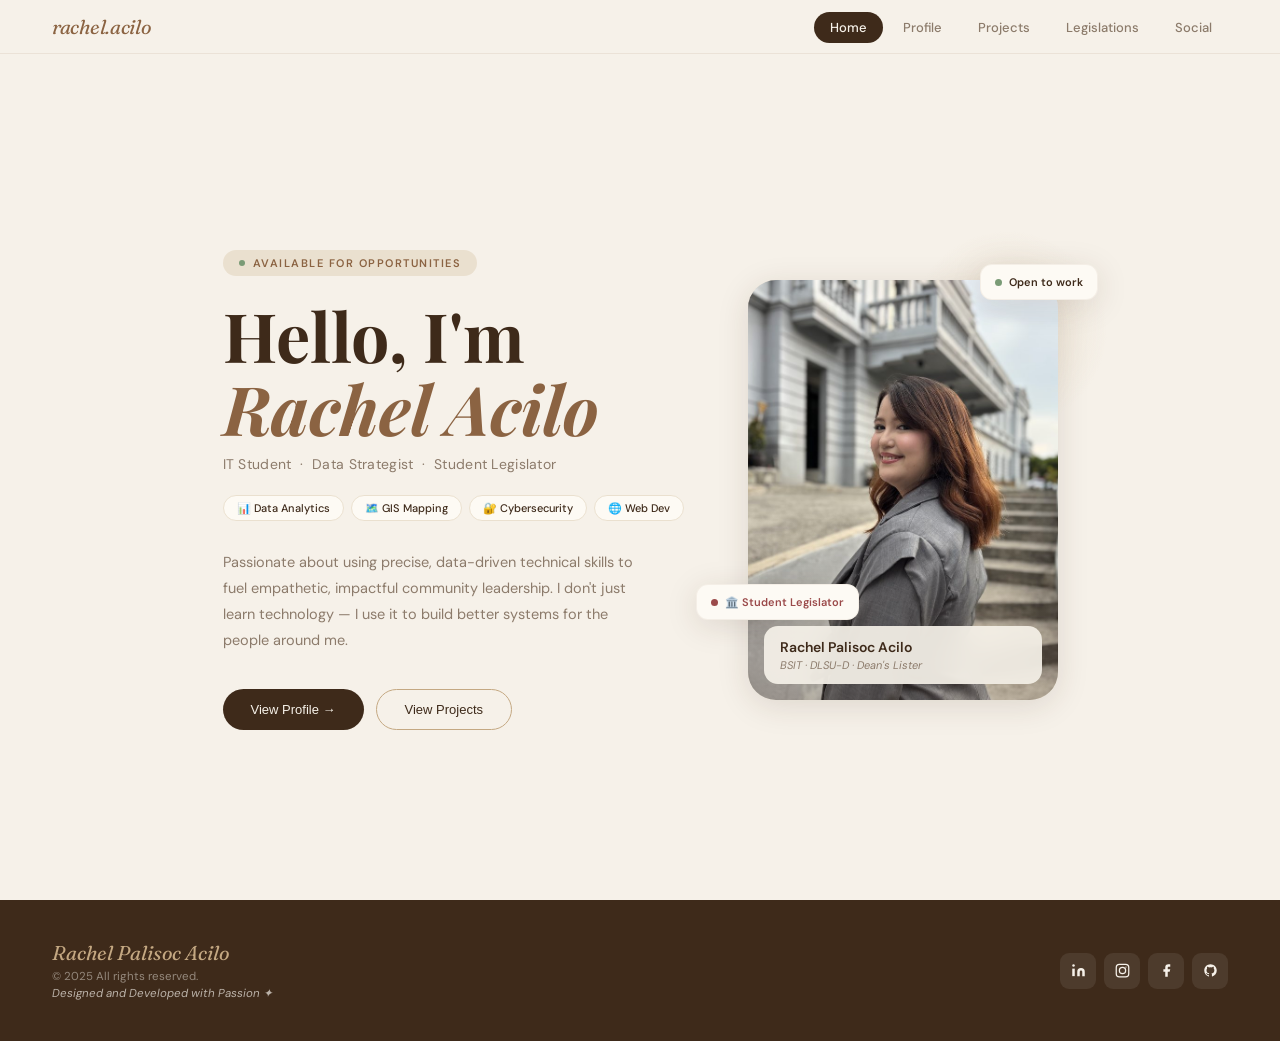
==== index.html @ e63ce0c5 "Rename rachel_portfolio.html to index.html" ====
<!DOCTYPE html>
<html lang="en">
<head>
<meta charset="UTF-8">
<meta name="viewport" content="width=device-width, initial-scale=1.0">
<meta name="robots" content="index, follow">
<title>Rachel Palisoc Acilo — IT Student & Data Strategist</title>
<link rel="preconnect" href="https://fonts.googleapis.com">
<link href="https://fonts.googleapis.com/css2?family=Playfair+Display:ital,wght@0,400;0,700;1,400;1,700&family=DM+Sans:ital,opsz,wght@0,9..40,300;0,9..40,400;0,9..40,500;1,9..40,300&family=Fraunces:ital,wght@1,300;1,600&display=swap" rel="stylesheet">
<style>
:root{
  --cream:#F6F1E9;--warm-white:#FDFAF4;--beige:#EAE0CF;
  --tan:#C4A882;--brown:#8B6342;--dark-brown:#3E2A1A;
  --sage:#7A9B76;--muted-red:#9B4A4A;--charcoal:#2A1F14;
  --soft-gray:#8C7B6B;
  --radius:20px;--radius-lg:28px;--radius-pill:100px;
  --shadow:0 2px 20px rgba(62,42,26,0.08);
  --shadow-md:0 6px 32px rgba(62,42,26,0.13);
  --shadow-lg:0 12px 48px rgba(62,42,26,0.18);
}
*{margin:0;padding:0;box-sizing:border-box;}
html{scroll-behavior:smooth;}
body{font-family:"DM Sans",sans-serif;background:var(--cream);color:var(--charcoal);overflow-x:hidden;}
::-webkit-scrollbar{width:5px;}
::-webkit-scrollbar-track{background:var(--beige);}
::-webkit-scrollbar-thumb{background:var(--tan);border-radius:99px;}

/* ── NAV ── */
nav{
  position:fixed;top:0;left:0;right:0;z-index:200;
  display:flex;align-items:center;justify-content:space-between;
  padding:14px 52px;
  background:rgba(246,241,233,0.92);backdrop-filter:blur(20px);
  border-bottom:1px solid rgba(139,99,66,0.1);transition:all 0.3s;
}
nav.scrolled{padding:10px 52px;box-shadow:var(--shadow);}
.nav-logo{font-family:"Fraunces",serif;font-style:italic;font-size:20px;color:var(--brown);letter-spacing:-0.3px;cursor:pointer;user-select:none;}
.nav-links{display:flex;gap:4px;list-style:none;}
.nav-links a{
  text-decoration:none;font-size:13px;font-weight:500;
  color:var(--soft-gray);padding:7px 16px;
  border-radius:var(--radius-pill);transition:all 0.2s;cursor:pointer;user-select:none;
}
.nav-links a:hover,.nav-links a.active{background:var(--dark-brown);color:var(--cream);}
.nav-hamburger{display:none;flex-direction:column;gap:5px;cursor:pointer;background:none;border:none;padding:4px;}
.nav-hamburger span{display:block;width:22px;height:2px;background:var(--dark-brown);border-radius:2px;transition:all 0.3s;}
.mobile-menu{
  display:none;position:fixed;inset:0;
  background:rgba(246,241,233,0.97);z-index:190;
  flex-direction:column;align-items:center;justify-content:center;gap:28px;
}
.mobile-menu.open{display:flex;}
.mobile-menu a{font-family:"Playfair Display",serif;font-size:38px;font-style:italic;color:var(--dark-brown);text-decoration:none;transition:color 0.2s;cursor:pointer;}
.mobile-menu a:hover{color:var(--brown);}
.mobile-close{position:absolute;top:20px;right:24px;background:none;border:none;font-size:28px;color:var(--dark-brown);cursor:pointer;}

/* ── PAGE SECTIONS ── */
.page-section{display:none;min-height:100vh;padding-top:80px;}
.page-section.active{display:block;}
.page-wrap{max-width:1180px;margin:0 auto;padding:0 40px;}

/* ── ANIMATIONS ── */
@keyframes fadeUp{from{opacity:0;transform:translateY(28px);}to{opacity:1;transform:translateY(0);}}
@keyframes float{0%,100%{transform:translateY(0);}50%{transform:translateY(-8px);}}
.reveal{opacity:0;transform:translateY(22px);transition:opacity 0.55s ease,transform 0.55s ease;}
.reveal.visible{opacity:1;transform:translateY(0);}

/* ══ HOME ══ */
#section-home{background:var(--cream);display:flex;align-items:center;}
.home-inner{display:flex;align-items:center;gap:64px;padding:60px 0;width:100%;}
.home-left{flex:1;animation:fadeUp 0.7s ease both;}
.home-greeting{display:inline-flex;align-items:center;gap:8px;background:var(--beige);border-radius:var(--radius-pill);padding:6px 16px;font-size:11px;font-weight:600;color:var(--brown);letter-spacing:1.5px;text-transform:uppercase;margin-bottom:22px;}
.home-greeting::before{content:"";width:6px;height:6px;background:var(--sage);border-radius:50%;display:block;}
.home-h1{font-family:"Playfair Display",serif;font-size:clamp(40px,5.5vw,68px);line-height:1.08;color:var(--dark-brown);margin-bottom:10px;}
.home-h1 em{font-style:italic;color:var(--brown);}
.home-tagline{font-size:14px;color:var(--soft-gray);letter-spacing:0.3px;margin-bottom:22px;}
.home-chips{display:flex;flex-wrap:wrap;gap:7px;margin-bottom:28px;}
.chip{background:var(--warm-white);border:1px solid var(--beige);color:var(--dark-brown);font-size:11px;font-weight:500;padding:5px 13px;border-radius:var(--radius-pill);}
.home-intro{font-size:14.5px;line-height:1.8;color:var(--soft-gray);max-width:430px;margin-bottom:36px;}
.home-btns{display:flex;gap:12px;flex-wrap:wrap;}
.btn-dark{background:var(--dark-brown);color:var(--cream);padding:12px 28px;border-radius:var(--radius-pill);font-size:13px;font-weight:500;text-decoration:none;transition:all 0.22s;border:none;cursor:pointer;display:inline-flex;align-items:center;gap:7px;}
.btn-dark:hover{background:var(--brown);transform:translateY(-2px);box-shadow:var(--shadow-md);}
.btn-light{background:transparent;color:var(--dark-brown);padding:12px 28px;border-radius:var(--radius-pill);font-size:13px;font-weight:500;text-decoration:none;border:1.5px solid var(--tan);transition:all 0.22s;cursor:pointer;display:inline-flex;align-items:center;gap:7px;}
.btn-light:hover{background:var(--beige);transform:translateY(-2px);}
.home-right{flex-shrink:0;position:relative;animation:fadeUp 0.7s 0.15s ease both;}
.hero-photo-wrap{position:relative;width:310px;}
.hero-photo-frame{width:310px;height:420px;border-radius:var(--radius-lg);overflow:hidden;background:var(--beige);box-shadow:var(--shadow-md);position:relative;}
.hero-photo-frame img{width:100%;height:100%;object-fit:cover;object-position:center top;}
.hero-photo-frame::after{content:"";position:absolute;inset:0;background:linear-gradient(180deg,transparent 55%,rgba(62,42,26,0.3) 100%);pointer-events:none;}
.hero-name-badge{position:absolute;bottom:16px;left:16px;right:16px;background:rgba(246,241,233,0.92);backdrop-filter:blur(12px);border-radius:14px;padding:12px 16px;display:flex;flex-direction:column;gap:2px;z-index:2;}
.hero-name-badge strong{font-size:14px;color:var(--dark-brown);font-weight:600;}
.hero-name-badge span{font-size:11px;color:var(--soft-gray);font-style:italic;}
.float-chip{position:absolute;background:var(--warm-white);border-radius:12px;padding:10px 14px;box-shadow:var(--shadow-md);font-size:11px;font-weight:600;white-space:nowrap;display:flex;align-items:center;gap:7px;border:1px solid rgba(139,99,66,0.08);}
.fc-1{top:-16px;right:-40px;color:var(--dark-brown);animation:float 4s ease-in-out infinite;}
.fc-2{bottom:80px;left:-52px;color:var(--muted-red);animation:float 4.5s 1s ease-in-out infinite;}
.dot{width:7px;height:7px;border-radius:50%;flex-shrink:0;}
.dot-sage{background:var(--sage);}.dot-red{background:var(--muted-red);}
.blob-bg{position:absolute;width:200px;height:200px;background:radial-gradient(circle,var(--beige) 0%,transparent 70%);top:-50px;right:-50px;z-index:-1;border-radius:50%;}

/* ══ SECTION COMMONS ══ */
.section-inner{padding:80px 0;}
.s-eyebrow{font-size:10.5px;font-weight:600;letter-spacing:2px;text-transform:uppercase;color:var(--brown);margin-bottom:8px;display:flex;align-items:center;gap:8px;}
.s-eyebrow::before{content:"";width:22px;height:1.5px;background:var(--tan);display:block;}
.s-title{font-family:"Playfair Display",serif;font-size:clamp(30px,4vw,50px);color:var(--dark-brown);margin-bottom:56px;line-height:1.1;}

/* ══ PROFILE ══ */
#section-profile{background:linear-gradient(160deg,var(--beige) 0%,var(--cream) 100%);}
.bento{display:grid;grid-template-columns:repeat(12,1fr);gap:14px;}
.bc{background:var(--warm-white);border-radius:var(--radius);padding:26px;box-shadow:var(--shadow);border:1px solid rgba(196,168,130,0.12);transition:transform 0.28s,box-shadow 0.28s;overflow:hidden;position:relative;}
.bc:hover{transform:translateY(-4px);box-shadow:var(--shadow-md);}
.bc-intro{grid-column:span 7;}.bc-photo{grid-column:span 5;}.bc-skills{grid-column:span 5;}
.bc-interests{grid-column:span 4;}.bc-goal{grid-column:span 3;}.bc-timeline{grid-column:span 8;}
.bc-resume{grid-column:span 4;}.bc-edu{grid-column:span 6;}.bc-cert{grid-column:span 6;}
.bc-label{font-size:10px;font-weight:700;letter-spacing:2px;text-transform:uppercase;color:var(--tan);margin-bottom:16px;display:flex;align-items:center;gap:6px;}
.bc-label::before{content:"";width:16px;height:1.5px;background:var(--tan);display:block;}
.bc-h{font-family:"Playfair Display",serif;font-size:18px;color:var(--dark-brown);margin-bottom:10px;}
.bc-p{font-size:13.5px;line-height:1.8;color:var(--soft-gray);}
.id-tags{display:flex;flex-wrap:wrap;gap:7px;margin-bottom:18px;}
.id-tag{background:var(--beige);color:var(--brown);font-size:11px;font-weight:600;padding:4px 12px;border-radius:var(--radius-pill);}
.id-tag.dark{background:var(--dark-brown);color:var(--cream);}
.id-tag.sage{background:rgba(122,155,118,0.18);color:var(--sage);}
.profile-photo-sm{width:100%;aspect-ratio:3/4;border-radius:var(--radius);overflow:hidden;background:var(--beige);}
.profile-photo-sm img{width:100%;height:100%;object-fit:cover;object-position:top center;}
.skill-item{margin-bottom:14px;}
.skill-row{display:flex;justify-content:space-between;margin-bottom:5px;}
.skill-name{font-size:13px;font-weight:500;color:var(--dark-brown);}
.skill-pct{font-size:11px;color:var(--tan);}
.bar-bg{height:5px;background:var(--beige);border-radius:99px;overflow:hidden;}
.bar-fill{height:100%;border-radius:99px;background:linear-gradient(90deg,var(--dark-brown),var(--tan));width:0%;transition:width 1s cubic-bezier(.25,.8,.25,1);}
.interest-grid{display:grid;grid-template-columns:1fr 1fr;gap:8px;}
.int-item{background:var(--beige);border-radius:12px;padding:12px;display:flex;flex-direction:column;align-items:flex-start;gap:5px;font-size:12px;font-weight:500;color:var(--dark-brown);transition:all 0.2s;}
.int-item:hover{background:var(--tan);color:var(--cream);}
.int-ico{font-size:18px;}
.bc-goal-dark{background:linear-gradient(145deg,var(--dark-brown) 0%,#5C3D22 100%);color:var(--cream);}
.bc-goal-dark .bc-label{color:rgba(196,168,130,0.7);}
.bc-goal-dark .bc-label::before{background:rgba(196,168,130,0.5);}
.goal-quote{font-family:"Playfair Display",serif;font-size:36px;font-style:italic;line-height:1;color:rgba(196,168,130,0.3);margin-bottom:14px;}
.goal-text{font-size:13px;line-height:1.8;color:rgba(253,250,244,0.78);}
.timeline{position:relative;padding-left:22px;}
.timeline::before{content:"";position:absolute;left:5px;top:10px;bottom:10px;width:1.5px;background:linear-gradient(to bottom,var(--tan),transparent);}
.tl-item{position:relative;margin-bottom:22px;}
.tl-item::before{content:"";position:absolute;left:-19px;top:5px;width:8px;height:8px;background:var(--warm-white);border:2px solid var(--tan);border-radius:50%;}
.tl-item.active::before{background:var(--brown);border-color:var(--brown);}
.tl-year{font-size:10px;font-weight:700;color:var(--brown);letter-spacing:1px;margin-bottom:1px;}
.tl-event{font-size:13.5px;font-weight:600;color:var(--dark-brown);}
.tl-desc{font-size:12px;color:var(--soft-gray);margin-top:2px;line-height:1.5;}
.bc-resume-card{background:var(--beige);display:flex;flex-direction:column;align-items:center;justify-content:center;text-align:center;gap:14px;min-height:180px;}
.resume-icon{width:52px;height:52px;background:var(--warm-white);border-radius:14px;display:flex;align-items:center;justify-content:center;font-size:22px;box-shadow:var(--shadow);}
.edu-item{margin-bottom:16px;padding-bottom:16px;border-bottom:1px solid var(--beige);}
.edu-item:last-child{margin-bottom:0;padding-bottom:0;border-bottom:none;}
.edu-school{font-size:13.5px;font-weight:600;color:var(--dark-brown);}
.edu-deg{font-size:12.5px;color:var(--soft-gray);}
.edu-year{font-size:11px;color:var(--tan);margin-top:2px;}
.edu-note{font-size:12px;color:var(--soft-gray);margin-top:4px;font-style:italic;line-height:1.5;}
.cert-list{display:flex;flex-direction:column;gap:8px;}
.cert-item{background:var(--beige);border-radius:10px;padding:10px 14px;display:flex;align-items:center;gap:10px;}
.cert-dot{width:6px;height:6px;background:var(--sage);border-radius:50%;flex-shrink:0;}
.cert-name{font-size:12px;font-weight:500;color:var(--dark-brown);}
.cert-org{font-size:11px;color:var(--soft-gray);}

/* ══ PROJECTS ══ */
#section-projects{background:var(--cream);}
.projects-grid{display:grid;grid-template-columns:repeat(auto-fill,minmax(320px,1fr));gap:16px;}
.proj-card{background:var(--warm-white);border-radius:var(--radius);overflow:hidden;box-shadow:var(--shadow);border:1px solid rgba(196,168,130,0.1);transition:all 0.3s;}
.proj-card:hover{transform:translateY(-6px);box-shadow:var(--shadow-md);}
.proj-img{height:200px;background:var(--beige);overflow:hidden;position:relative;display:flex;align-items:center;justify-content:center;}
.proj-img img{width:100%;height:100%;object-fit:cover;transition:transform 0.4s;}
.proj-card:hover .proj-img img{transform:scale(1.05);}
.proj-img-ph{display:flex;flex-direction:column;align-items:center;justify-content:center;gap:8px;color:var(--tan);font-size:12px;width:100%;height:100%;}
.proj-img-ph span{font-size:36px;opacity:0.35;}
.proj-body{padding:22px;}
.proj-techs{display:flex;flex-wrap:wrap;gap:5px;margin-bottom:12px;}
.tech{font-size:10px;font-weight:700;padding:3px 9px;border-radius:var(--radius-pill);background:var(--beige);color:var(--brown);letter-spacing:0.5px;text-transform:uppercase;}
.proj-title{font-family:"Playfair Display",serif;font-size:19px;color:var(--dark-brown);margin-bottom:7px;}
.proj-desc{font-size:12.5px;line-height:1.75;color:var(--soft-gray);margin-bottom:18px;}
.proj-actions{display:flex;gap:8px;}
.pb{flex:1;text-align:center;padding:8px;border-radius:var(--radius-pill);font-size:12px;font-weight:600;text-decoration:none;transition:all 0.2s;border:none;cursor:pointer;}
.pb-dark{background:var(--dark-brown);color:var(--cream);}.pb-dark:hover{background:var(--brown);}
.pb-ghost{background:var(--beige);color:var(--dark-brown);}.pb-ghost:hover{background:var(--tan);color:var(--cream);}

/* ══ LEGISLATIONS ══ */
#section-legislations{background:linear-gradient(160deg,var(--cream) 0%,var(--beige) 100%);}
.leg-grid{display:grid;grid-template-columns:repeat(auto-fill,minmax(300px,1fr));gap:16px;}
.leg-card{background:var(--warm-white);border-radius:var(--radius);padding:26px;box-shadow:var(--shadow);border:1px solid rgba(196,168,130,0.1);transition:all 0.3s;}
.leg-card:hover{transform:translateY(-4px);box-shadow:var(--shadow-md);}
.leg-header{display:flex;align-items:flex-start;gap:12px;margin-bottom:10px;}
.leg-icon{width:40px;height:40px;background:var(--beige);border-radius:11px;display:flex;align-items:center;justify-content:center;font-size:18px;flex-shrink:0;}
.leg-title{font-family:"Playfair Display",serif;font-size:16px;color:var(--dark-brown);line-height:1.3;flex:1;}
.leg-authors{font-size:11px;font-weight:600;color:var(--brown);letter-spacing:0.5px;margin-bottom:10px;display:flex;align-items:center;gap:5px;}
.leg-authors::before{content:"✍️";font-size:12px;}
.leg-desc{font-size:12.5px;line-height:1.75;color:var(--soft-gray);margin-bottom:16px;}
.leg-link{display:inline-flex;align-items:center;gap:6px;background:var(--beige);color:var(--dark-brown);padding:7px 16px;border-radius:var(--radius-pill);font-size:11.5px;font-weight:600;text-decoration:none;transition:all 0.2s;border:none;cursor:pointer;}
.leg-link:hover{background:var(--dark-brown);color:var(--cream);}

/* ══ SOCIAL ══ */
#section-social{background:var(--beige);}
.social-bento{display:grid;grid-template-columns:repeat(3,1fr);gap:14px;margin-bottom:14px;}
.soc-card{background:var(--warm-white);border-radius:var(--radius);padding:30px 20px;text-align:center;box-shadow:var(--shadow);transition:all 0.28s;text-decoration:none;color:inherit;display:flex;flex-direction:column;align-items:center;gap:12px;border:1px solid rgba(196,168,130,0.08);}
.soc-card:hover{transform:translateY(-6px);box-shadow:var(--shadow-md);}
.soc-icon{width:56px;height:56px;border-radius:16px;display:flex;align-items:center;justify-content:center;font-size:24px;transition:transform 0.28s;}
.soc-card:hover .soc-icon{transform:scale(1.08) rotate(-4deg);}
.si-li{background:#E8F0F8;}.si-ig{background:#FDEDF0;}.si-fb{background:#EBF0F9;}.si-gh{background:#EFF2F6;}
.soc-name{font-family:"Playfair Display",serif;font-size:17px;color:var(--dark-brown);}
.soc-handle{font-size:11px;color:var(--tan);font-style:italic;}
.soc-desc{font-size:12px;color:var(--soft-gray);line-height:1.6;}
.soc-btn{margin-top:4px;background:var(--beige);color:var(--dark-brown);padding:6px 18px;border-radius:var(--radius-pill);font-size:11px;font-weight:600;text-decoration:none;transition:all 0.2s;border:none;cursor:pointer;}
.soc-btn:hover{background:var(--dark-brown);color:var(--cream);}
.contact-row{display:grid;grid-template-columns:1fr 1fr;gap:14px;}
.contact-card{background:var(--warm-white);border-radius:var(--radius);padding:22px 26px;display:flex;align-items:center;gap:14px;box-shadow:var(--shadow);border:1px solid rgba(196,168,130,0.08);}
.cc-ico{width:42px;height:42px;background:var(--beige);border-radius:12px;display:flex;align-items:center;justify-content:center;font-size:18px;flex-shrink:0;}
.cc-label{font-size:10px;color:var(--tan);font-weight:700;letter-spacing:1px;text-transform:uppercase;}
.cc-val{font-size:13.5px;color:var(--dark-brown);font-weight:500;}

/* ══ FOOTER ══ */
footer{background:var(--dark-brown);color:var(--cream);padding:40px 52px;display:flex;align-items:center;justify-content:space-between;flex-wrap:wrap;gap:20px;}
.ft-logo{font-family:"Fraunces",serif;font-style:italic;font-size:20px;color:var(--tan);}
.ft-copy{font-size:11.5px;color:rgba(253,250,244,0.45);margin-top:4px;}
.ft-tag{font-size:11.5px;color:rgba(253,250,244,0.65);font-style:italic;margin-top:2px;}
.ft-socials{display:flex;gap:8px;}
.ft-soc{width:36px;height:36px;border-radius:9px;background:rgba(255,255,255,0.08);display:flex;align-items:center;justify-content:center;font-size:15px;text-decoration:none;color:var(--cream);transition:all 0.2s;border:none;cursor:pointer;}
.ft-soc:hover{background:var(--brown);transform:scale(1.1);}

/* ══ ADMIN LOGIN MODAL ══ */
#adminLoginModal{
  display:none;position:fixed;inset:0;z-index:1100;
  background:rgba(30,18,10,0.75);backdrop-filter:blur(10px);
  align-items:center;justify-content:center;
}
#adminLoginModal.open{display:flex;}
.login-box{
  background:var(--warm-white);border-radius:var(--radius-lg);
  padding:40px;width:360px;max-width:90vw;
  box-shadow:var(--shadow-lg);text-align:center;
}
.login-logo{font-family:"Fraunces",serif;font-style:italic;font-size:24px;color:var(--brown);margin-bottom:6px;}
.login-sub{font-size:12px;color:var(--soft-gray);margin-bottom:28px;}
.login-field{
  width:100%;padding:11px 16px;
  background:var(--beige);border:1.5px solid transparent;
  border-radius:12px;font-size:14px;font-family:"DM Sans",sans-serif;
  color:var(--charcoal);outline:none;transition:all 0.2s;
  margin-bottom:12px;
}
.login-field:focus{border-color:var(--tan);background:var(--warm-white);}
.login-btn{
  width:100%;padding:12px;background:var(--dark-brown);color:var(--cream);
  border:none;border-radius:var(--radius-pill);font-size:14px;font-weight:600;
  cursor:pointer;transition:all 0.2s;margin-top:4px;
}
.login-btn:hover{background:var(--brown);}
.login-btn:disabled{opacity:0.5;cursor:not-allowed;}
.login-err{font-size:12px;color:var(--muted-red);margin-top:8px;min-height:18px;}
.login-cancel{font-size:12px;color:var(--soft-gray);margin-top:14px;cursor:pointer;text-decoration:underline;display:block;}
.lockout-msg{font-size:12px;color:var(--muted-red);font-weight:600;}

/* ══ ADMIN PANEL ══ */
#adminPanel{display:none;position:fixed;inset:0;z-index:1000;background:rgba(30,18,10,0.7);backdrop-filter:blur(8px);overflow-y:auto;}
#adminPanel.open{display:block;}
.admin-box{max-width:760px;margin:60px auto;background:var(--warm-white);border-radius:var(--radius-lg);box-shadow:var(--shadow-lg);overflow:hidden;}
.admin-header{background:var(--dark-brown);color:var(--cream);padding:24px 32px;display:flex;align-items:center;justify-content:space-between;}
.admin-header h2{font-family:"Playfair Display",serif;font-size:22px;font-style:italic;color:var(--tan);}
.admin-header-right{display:flex;align-items:center;gap:12px;}
.admin-logout{background:rgba(155,74,74,0.3);color:var(--cream);border:1px solid rgba(155,74,74,0.5);padding:6px 14px;border-radius:var(--radius-pill);font-size:12px;cursor:pointer;transition:all 0.2s;}
.admin-logout:hover{background:var(--muted-red);}
.admin-close{background:none;border:none;color:var(--cream);font-size:24px;cursor:pointer;}
.admin-body{padding:32px;}
.admin-section{margin-bottom:32px;}
.admin-section h3{font-size:13px;font-weight:700;letter-spacing:1.5px;text-transform:uppercase;color:var(--brown);margin-bottom:16px;padding-bottom:8px;border-bottom:1.5px solid var(--beige);}
.form-row{margin-bottom:14px;}
.form-row label{display:block;font-size:12px;font-weight:600;color:var(--dark-brown);margin-bottom:5px;letter-spacing:0.5px;}
.form-row input,.form-row textarea{width:100%;padding:10px 14px;background:var(--beige);border:1.5px solid transparent;border-radius:10px;font-size:13px;font-family:"DM Sans",sans-serif;color:var(--charcoal);outline:none;transition:all 0.2s;}
.form-row input:focus,.form-row textarea:focus{border-color:var(--tan);background:var(--warm-white);}
.form-row input[type="file"]{padding:8px;cursor:pointer;}
.form-row textarea{resize:vertical;min-height:80px;}
.admin-btn{background:var(--dark-brown);color:var(--cream);padding:10px 22px;border-radius:var(--radius-pill);font-size:13px;font-weight:600;border:none;cursor:pointer;transition:all 0.2s;}
.admin-btn:hover{background:var(--brown);}
.admin-btn.secondary{background:var(--beige);color:var(--dark-brown);}
.admin-btn.secondary:hover{background:var(--tan);color:var(--cream);}
.admin-btn.danger{background:var(--muted-red);color:var(--cream);}
.admin-list{display:flex;flex-direction:column;gap:10px;margin-bottom:16px;}
.admin-item{background:var(--beige);border-radius:12px;padding:12px 16px;display:flex;align-items:center;gap:12px;}
.admin-item-info{flex:1;}
.admin-item-info strong{font-size:13px;color:var(--dark-brown);display:block;}
.admin-item-info small{font-size:11px;color:var(--soft-gray);}
.admin-item-btns{display:flex;gap:6px;flex-shrink:0;}

/* Toast */
.toast{position:fixed;bottom:28px;right:28px;z-index:2000;background:var(--dark-brown);color:var(--cream);padding:12px 22px;border-radius:var(--radius-pill);font-size:13px;font-weight:500;box-shadow:var(--shadow-md);opacity:0;transform:translateY(12px);transition:all 0.3s;pointer-events:none;}
.toast.show{opacity:1;transform:translateY(0);}

/* Admin-only elements — hidden until admin-mode active */
.admin-only{display:none !important;}
body.admin-mode .admin-only{display:flex !important;}

/* ══ RESPONSIVE ══ */
@media(max-width:960px){
  nav{padding:12px 24px;}
  .nav-links{display:none;}
  .nav-hamburger{display:flex;}
  .page-wrap{padding:0 20px;}
  .home-inner{flex-direction:column-reverse;padding:60px 0;gap:36px;}
  .hero-photo-wrap,.hero-photo-frame{width:260px;}
  .hero-photo-frame{height:350px;}
  .fc-1{right:-12px;}.fc-2{left:-12px;}
  .bc-intro,.bc-photo,.bc-skills,.bc-interests,.bc-goal,.bc-timeline,.bc-resume,.bc-edu,.bc-cert{grid-column:span 12;}
  .social-bento{grid-template-columns:1fr;}
  .contact-row{grid-template-columns:1fr;}
  footer{flex-direction:column;padding:28px 24px;text-align:center;}
  .projects-grid,.leg-grid{grid-template-columns:1fr;}
  .admin-box{margin:20px;}
}
@media(max-width:500px){
  .home-btns{flex-direction:column;}
  .btn-dark,.btn-light{justify-content:center;}
  .interest-grid{grid-template-columns:1fr;}
}
</style>
</head>
<body>

<div class="toast" id="toast"></div>

<!-- NAV -->
<nav id="navbar">
  <span class="nav-logo" onclick="navigateTo('home')">rachel.acilo</span>
  <ul class="nav-links">
    <li><a data-page="home"        onclick="navigateTo('home')">Home</a></li>
    <li><a data-page="profile"     onclick="navigateTo('profile')">Profile</a></li>
    <li><a data-page="projects"    onclick="navigateTo('projects')">Projects</a></li>
    <li><a data-page="legislations" onclick="navigateTo('legislations')">Legislations</a></li>
    <li><a data-page="social"      onclick="navigateTo('social')">Social</a></li>
  </ul>
  <button class="nav-hamburger" onclick="toggleMobile()">
    <span></span><span></span><span></span>
  </button>
</nav>

<!-- MOBILE MENU -->
<div class="mobile-menu" id="mobileMenu">
  <button class="mobile-close" onclick="toggleMobile()">✕</button>
  <a onclick="navigateTo('home');toggleMobile()">Home</a>
  <a onclick="navigateTo('profile');toggleMobile()">Profile</a>
  <a onclick="navigateTo('projects');toggleMobile()">Projects</a>
  <a onclick="navigateTo('legislations');toggleMobile()">Legislations</a>
  <a onclick="navigateTo('social');toggleMobile()">Social</a>
</div>

<!-- HOME -->
<section id="section-home" class="page-section active">
  <div class="page-wrap">
    <div class="home-inner">
      <div class="home-left">
        <div class="home-greeting">Available for opportunities</div>
        <h1 class="home-h1">Hello, I'm<br><em>Rachel Acilo</em></h1>
        <p class="home-tagline">IT Student &nbsp;·&nbsp; Data Strategist &nbsp;·&nbsp; Student Legislator</p>
        <div class="home-chips">
          <span class="chip">📊 Data Analytics</span>
          <span class="chip">🗺️ GIS Mapping</span>
          <span class="chip">🔐 Cybersecurity</span>
          <span class="chip">🌐 Web Dev</span>
        </div>
        <p class="home-intro">Passionate about using precise, data-driven technical skills to fuel empathetic, impactful community leadership. I don't just learn technology — I use it to build better systems for the people around me.</p>
        <div class="home-btns">
          <button class="btn-dark" onclick="navigateTo('profile')">View Profile →</button>
          <button class="btn-light" onclick="navigateTo('projects')">View Projects</button>
        </div>
      </div>
      <div class="home-right">
        <div class="blob-bg"></div>
        <div class="hero-photo-wrap">
          <div class="hero-photo-frame">
            <img id="heroImg" src="[data-uri]" alt="Rachel Acilo">
          </div>
          <div class="hero-name-badge">
            <strong>Rachel Palisoc Acilo</strong>
            <span>BSIT · DLSU-D · Dean's Lister</span>
          </div>
          <div class="float-chip fc-1"><span class="dot dot-sage"></span>Open to work</div>
          <div class="float-chip fc-2"><span class="dot dot-red"></span>🏛️ Student Legislator</div>
        </div>
      </div>
    </div>
  </div>
</section>

<!-- PROFILE -->
<section id="section-profile" class="page-section">
  <div class="page-wrap"><div class="section-inner">
    <p class="s-eyebrow reveal">About me</p>
    <h2 class="s-title reveal">Who I Am</h2>
    <div class="bento">
      <div class="bc bc-intro reveal">
        <div class="bc-label">Introduction</div>
        <div class="id-tags">
          <span class="id-tag dark">IT Specialist</span>
          <span class="id-tag">Data Strategist</span>
          <span class="id-tag sage">Student Legislator</span>
          <span class="id-tag">GIS Analyst</span>
          <span class="id-tag">Dean's Lister</span>
        </div>
        <p class="bc-p">I am a Bachelor of Science in Information Technology student at DLSU-D with a unique intersection of skills: precise, data-driven technical expertise in GIS, Python, and Cybersecurity combined with empathetic, highly organized student governance. I've authored senate resolutions, built spatial maps for disaster management, and consistently earned First Honors — all while mentoring future student leaders.</p>
      </div>
      <div class="bc bc-photo reveal" style="padding:14px;">
        <div class="profile-photo-sm">
          <img id="profileImg" src="[data-uri]" alt="Rachel Acilo">
        </div>
      </div>
      <div class="bc bc-skills reveal">
        <div class="bc-label">Technical Skills</div>
        <div id="skillsContainer">
          <div class="skill-item"><div class="skill-row"><span class="skill-name">HTML &amp; CSS</span><span class="skill-pct">80%</span></div><div class="bar-bg"><div class="bar-fill" data-w="80"></div></div></div>
          <div class="skill-item"><div class="skill-row"><span class="skill-name">JavaScript</span><span class="skill-pct">70%</span></div><div class="bar-bg"><div class="bar-fill" data-w="70"></div></div></div>
          <div class="skill-item"><div class="skill-row"><span class="skill-name">Python</span><span class="skill-pct">65%</span></div><div class="bar-bg"><div class="bar-fill" data-w="65"></div></div></div>
          <div class="skill-item"><div class="skill-row"><span class="skill-name">SQL</span><span class="skill-pct">75%</span></div><div class="bar-bg"><div class="bar-fill" data-w="75"></div></div></div>
          <div class="skill-item"><div class="skill-row"><span class="skill-name">Data Analysis</span><span class="skill-pct">75%</span></div><div class="bar-bg"><div class="bar-fill" data-w="75"></div></div></div>
          <div class="skill-item"><div class="skill-row"><span class="skill-name">GitHub</span><span class="skill-pct">70%</span></div><div class="bar-bg"><div class="bar-fill" data-w="70"></div></div></div>
        </div>
      </div>
      <div class="bc bc-interests reveal">
        <div class="bc-label">Interests</div>
        <div class="interest-grid">
          <div class="int-item"><span class="int-ico">📊</span>Data Analytics</div>
          <div class="int-item"><span class="int-ico">🗺️</span>GIS Mapping</div>
          <div class="int-item"><span class="int-ico">🔐</span>Cybersecurity</div>
          <div class="int-item"><span class="int-ico">🌐</span>Web Dev</div>
          <div class="int-item"><span class="int-ico">🤖</span>AI &amp; ML</div>
          <div class="int-item"><span class="int-ico">🏛️</span>Governance</div>
        </div>
      </div>
      <div class="bc bc-goal bc-goal-dark reveal">
        <div class="bc-label">Career Goal</div>
        <div class="goal-quote">✦</div>
        <p class="goal-text">To become a technology professional who bridges data-driven solutions with real-world community impact.</p>
      </div>
      <div class="bc bc-timeline reveal">
        <div class="bc-label">Journey</div>
        <div class="timeline">
          <div class="tl-item"><div class="tl-year">2022 – 2023</div><div class="tl-event">Laying the Foundation</div><div class="tl-desc">Entered DLSU-D BSIT. First Honors Dean's List &amp; PCAP Python cert. Joined CICSSG as Data Management Member.</div></div>
          <div class="tl-item"><div class="tl-year">2023 – 2024</div><div class="tl-event">Into Governance &amp; Corporate Spaces</div><div class="tl-desc">CICSSG Legislative Councilor &amp; Data Management Head. Co-authored Project Gotcha Ordinance. Contributed to Quizlet Inc. (SF, CA).</div></div>
          <div class="tl-item"><div class="tl-year">2024 – 2025</div><div class="tl-event">University-Wide Impact</div><div class="tl-desc">Elected CICS Senator in USG. Authored 10 Senate Resolutions &amp; co-authored 1 Bill. Earned AI Fundamentals &amp; Ethical Hacker certs.</div></div>
          <div class="tl-item active"><div class="tl-year">2025 – 2026</div><div class="tl-event">The Master Strategist Era</div><div class="tl-desc">GIS Intern at Manila DRRMO. Legislative Councilor Chair &amp; mentor. Completed CCNA, DevNet, Data Science &amp; more.</div></div>
          <div class="tl-item"><div class="tl-year">Future</div><div class="tl-event">Aspiring Tech Professional</div><div class="tl-desc">Bridging data, technology, and community leadership.</div></div>
        </div>
      </div>
      <div class="bc bc-resume bc-resume-card reveal">
        <div class="resume-icon">📄</div>
        <div class="bc-h" style="margin-bottom:4px;">My Resume</div>
        <p class="bc-p" style="font-size:12px;">View or download my full CV</p>
        <button class="btn-dark" style="font-size:12px;padding:10px 22px;" onclick="openResume()">View Resume ↗</button>
      </div>
      <div class="bc bc-edu reveal">
        <div class="bc-label">Education</div>
        <div class="edu-item">
          <div class="edu-school">De La Salle University – Dasmariñas</div>
          <div class="edu-deg">B.S. Information Technology</div>
          <div class="edu-year">Aug 2022 – Aug 2026 (expected) · Consistent First Honors Dean's Lister</div>
        </div>
        <div class="edu-item">
          <div class="edu-school">Infant Jesus Academy of Silang Inc.</div>
          <div class="edu-deg">Senior High School — ABM Strand</div>
          <div class="edu-year">Aug 2020 – Jul 2022</div>
          <div class="edu-note">Elected Section President for both years, bridging communication between professors and the section.</div>
        </div>
      </div>
      <div class="bc bc-cert reveal" style="overflow-y:auto;max-height:320px;">
        <div class="bc-label">Certifications</div>
        <div class="cert-list" id="certList"></div>
      </div>
    </div>
  </div></div>
</section>

<!-- PROJECTS -->
<section id="section-projects" class="page-section">
  <div class="page-wrap"><div class="section-inner">
    <p class="s-eyebrow reveal">What I've built</p>
    <h2 class="s-title reveal">My Projects</h2>
    <div class="projects-grid" id="projectsGrid"></div>
  </div></div>
</section>

<!-- LEGISLATIONS -->
<section id="section-legislations" class="page-section">
  <div class="page-wrap"><div class="section-inner">
    <p class="s-eyebrow reveal">Student Governance</p>
    <h2 class="s-title reveal">My Legislations</h2>
    <div class="leg-grid" id="legislationsGrid"></div>
  </div></div>
</section>

<!-- SOCIAL -->
<section id="section-social" class="page-section">
  <div class="page-wrap"><div class="section-inner">
    <p class="s-eyebrow reveal">Get in touch</p>
    <h2 class="s-title reveal">Let's Connect</h2>
    <p class="reveal" style="font-size:14.5px;color:var(--soft-gray);margin-top:-38px;margin-bottom:44px;">Feel free to connect with me through any of the platforms below.</p>
    <div class="social-bento">
      <a href="https://www.linkedin.com/in/acilo-rachel-p" target="_blank" class="soc-card reveal">
        <div class="soc-icon si-li"><svg width="26" height="26" viewBox="0 0 24 24" fill="#0A66C2"><path d="M16 8a6 6 0 016 6v7h-4v-7a2 2 0 00-4 0v7h-4v-7a6 6 0 016-6z"/><rect x="2" y="9" width="4" height="12"/><circle cx="4" cy="4" r="2"/></svg></div>
        <div class="soc-name">LinkedIn</div><div class="soc-handle">Rachel Acilo</div>
        <div class="soc-desc">Professional networking, career milestones, and industry insights.</div>
        <span class="soc-btn">Connect →</span>
      </a>
      <a href="https://www.instagram.com/rei_chan_1/" target="_blank" class="soc-card reveal">
        <div class="soc-icon si-ig"><svg width="26" height="26" viewBox="0 0 24 24" fill="none" stroke="#E1306C" stroke-width="2"><rect x="2" y="2" width="20" height="20" rx="5"/><circle cx="12" cy="12" r="5"/><circle cx="17.5" cy="6.5" r="1.5" fill="#E1306C" stroke="none"/></svg></div>
        <div class="soc-name">Instagram</div><div class="soc-handle">@rei_chan_1</div>
        <div class="soc-desc">Personal moments, creative updates, and behind-the-scenes glimpses.</div>
        <span class="soc-btn">Follow →</span>
      </a>
      <a href="https://www.facebook.com/acilorachel.p/" target="_blank" class="soc-card reveal">
        <div class="soc-icon si-fb"><svg width="26" height="26" viewBox="0 0 24 24" fill="#1877F2"><path d="M18 2h-3a5 5 0 00-5 5v3H7v4h3v8h4v-8h3l1-4h-4V7a1 1 0 011-1h3z"/></svg></div>
        <div class="soc-name">Facebook</div><div class="soc-handle">Rachel Acilo</div>
        <div class="soc-desc">Stay in touch, community updates, and personal communication.</div>
        <span class="soc-btn">Add Friend →</span>
      </a>
    </div>
    <div class="contact-row">
      <div class="contact-card reveal">
        <div class="cc-ico">✉️</div>
        <div><div class="cc-label">Email</div><div class="cc-val">acilorachel.p@gmail.com</div></div>
      </div>
      <div class="contact-card reveal">
        <div class="cc-ico">📍</div>
        <div><div class="cc-label">Location</div><div class="cc-val">Cavite, Philippines</div></div>
      </div>
    </div>
  </div></div>
</section>

<!-- FOOTER -->
<footer>
  <div>
    <div class="ft-logo">Rachel Palisoc Acilo</div>
    <div class="ft-copy">© 2025 All rights reserved.</div>
    <div class="ft-tag">Designed and Developed with Passion ✦</div>
  </div>
  <div class="ft-socials">
    <a href="https://www.linkedin.com/in/acilo-rachel-p" target="_blank" class="ft-soc"><svg width="15" height="15" viewBox="0 0 24 24" fill="currentColor"><path d="M16 8a6 6 0 016 6v7h-4v-7a2 2 0 00-4 0v7h-4v-7a6 6 0 016-6z"/><rect x="2" y="9" width="4" height="12"/><circle cx="4" cy="4" r="2"/></svg></a>
    <a href="https://www.instagram.com/rei_chan_1/" target="_blank" class="ft-soc"><svg width="15" height="15" viewBox="0 0 24 24" fill="none" stroke="currentColor" stroke-width="2"><rect x="2" y="2" width="20" height="20" rx="5"/><circle cx="12" cy="12" r="5"/><circle cx="17.5" cy="6.5" r="1" fill="currentColor" stroke="none"/></svg></a>
    <a href="https://www.facebook.com/acilorachel.p/" target="_blank" class="ft-soc"><svg width="15" height="15" viewBox="0 0 24 24" fill="currentColor"><path d="M18 2h-3a5 5 0 00-5 5v3H7v4h3v8h4v-8h3l1-4h-4V7a1 1 0 011-1h3z"/></svg></a>
    <a href="https://github.com/ReiChan1" target="_blank" class="ft-soc"><svg width="15" height="15" viewBox="0 0 24 24" fill="currentColor"><path d="M12 2C6.477 2 2 6.477 2 12c0 4.418 2.865 8.166 6.839 9.489.5.092.682-.217.682-.482 0-.237-.009-.866-.013-1.7-2.782.603-3.369-1.342-3.369-1.342-.454-1.155-1.11-1.463-1.11-1.463-.908-.62.069-.608.069-.608 1.003.07 1.531 1.03 1.531 1.03.892 1.529 2.341 1.087 2.91.832.092-.647.35-1.088.636-1.338-2.22-.253-4.555-1.11-4.555-4.943 0-1.091.39-1.984 1.029-2.683-.103-.253-.446-1.27.098-2.647 0 0 .84-.269 2.75 1.025A9.578 9.578 0 0112 6.836c.773.003 1.55.105 2.275.307 1.909-1.294 2.747-1.025 2.747-1.025.546 1.377.202 2.394.1 2.647.64.699 1.028 1.592 1.028 2.683 0 3.842-2.339 4.687-4.566 4.935.359.309.678.919.678 1.852 0 1.336-.012 2.415-.012 2.743 0 .267.18.578.688.48C19.138 20.163 22 16.418 22 12c0-5.523-4.477-10-10-10z"/></svg></a>
  </div>
</footer>

<!-- ADMIN LOGIN MODAL -->
<div id="adminLoginModal">
  <div class="login-box">
    <div class="login-logo">Admin Access</div>
    <div class="login-sub">Enter your password to continue</div>
    <input class="login-field" type="password" id="loginPassword" placeholder="Password" onkeydown="if(event.key==='Enter')attemptLogin()">
    <button class="login-btn" id="loginBtn" onclick="attemptLogin()">Login</button>
    <div class="login-err" id="loginErr"></div>
    <span class="login-cancel" onclick="closeLoginModal()">Cancel</span>
  </div>
</div>

<!-- ADMIN PANEL -->
<div id="adminPanel">
  <div class="admin-box">
    <div class="admin-header">
      <h2>Admin Panel</h2>
      <div class="admin-header-right">
        <button class="admin-logout" onclick="logoutAdmin()">Logout</button>
        <button class="admin-close" onclick="closeAdmin()">✕</button>
      </div>
    </div>
    <div class="admin-body">
      <!-- Personal -->
      <div class="admin-section">
        <h3>Personal Info</h3>
        <div class="form-row"><label>Full Name</label><input id="aName" value="Rachel Palisoc Acilo"></div>
        <div class="form-row"><label>Tagline</label><input id="aTagline" value="IT Student · Data Strategist · Student Legislator"></div>
        <div class="form-row"><label>Email</label><input id="aEmail" value="acilorachel.p@gmail.com"></div>
        <div class="form-row"><label>Location</label><input id="aLocation" value="Cavite, Philippines"></div>
        <button class="admin-btn" onclick="savePersonal()">Save</button>
      </div>
      <!-- Resume -->
      <div class="admin-section">
        <h3>Resume PDF</h3>
        <div class="form-row"><label>Upload New Resume</label><input type="file" id="aResume" accept=".pdf"></div>
        <button class="admin-btn" onclick="saveResume()">Update Resume</button>
      </div>
      <!-- Photos -->
      <div class="admin-section">
        <h3>Photos</h3>
        <div class="form-row"><label>Hero Photo</label><input type="file" id="aHeroPhoto" accept="image/*"></div>
        <div class="form-row"><label>Profile Card Photo</label><input type="file" id="aProfilePhoto" accept="image/*"></div>
        <button class="admin-btn" onclick="savePhotos()">Update Photos</button>
      </div>
      <!-- Certs -->
      <div class="admin-section">
        <h3>Certifications</h3>
        <div class="admin-list" id="adminCertList"></div>
        <h4 style="font-size:11px;font-weight:700;letter-spacing:1px;text-transform:uppercase;color:var(--brown);margin-bottom:10px;">Add / Edit</h4>
        <input type="hidden" id="editingCertId">
        <div class="form-row"><label>Certification Name</label><input id="aCertName" placeholder="e.g. CCNA: Switching, Routing &amp; Wireless"></div>
        <div class="form-row"><label>Organization &amp; Date</label><input id="aCertOrg" placeholder="Cisco · Jul 2026"></div>
        <div style="display:flex;gap:8px;">
          <button class="admin-btn" onclick="saveCert()">Save</button>
          <button class="admin-btn secondary" onclick="clearCertForm()">Clear</button>
        </div>
      </div>
      <!-- Projects -->
      <div class="admin-section">
        <h3>Projects</h3>
        <div class="admin-list" id="adminProjectsList"></div>
        <h4 style="font-size:11px;font-weight:700;letter-spacing:1px;text-transform:uppercase;color:var(--brown);margin-bottom:10px;">Add / Edit</h4>
        <input type="hidden" id="editingProjectId">
        <div class="form-row"><label>Title</label><input id="aProjTitle" placeholder="Project name"></div>
        <div class="form-row"><label>Description</label><textarea id="aProjDesc"></textarea></div>
        <div class="form-row"><label>Tech Stack (comma-separated)</label><input id="aProjTech" placeholder="Python, SQL"></div>
        <div class="form-row"><label>Live Demo URL</label><input id="aProjDemo" placeholder="https://..."></div>
        <div class="form-row"><label>GitHub URL</label><input id="aProjGit" placeholder="https://github.com/..."></div>
        <div class="form-row"><label>Project Image</label><input type="file" id="aProjImg" accept="image/*"></div>
        <div style="display:flex;gap:8px;flex-wrap:wrap;">
          <button class="admin-btn" onclick="saveProject()">Save</button>
          <button class="admin-btn secondary" onclick="clearProjectForm()">Clear</button>
        </div>
      </div>
      <!-- Legislations -->
      <div class="admin-section">
        <h3>Legislations</h3>
        <div class="admin-list" id="adminLegislationsList"></div>
        <h4 style="font-size:11px;font-weight:700;letter-spacing:1px;text-transform:uppercase;color:var(--brown);margin-bottom:10px;">Add / Edit</h4>
        <input type="hidden" id="editingLegId">
        <div class="form-row"><label>Title</label><input id="aLegTitle" placeholder="e.g. Senate Resolution No. 10"></div>
        <div class="form-row"><label>Author(s)</label><input id="aLegAuthors" placeholder="Rachel Palisoc Acilo, et al."></div>
        <div class="form-row"><label>Description</label><textarea id="aLegDesc"></textarea></div>
        <div class="form-row"><label>Link (optional)</label><input id="aLegLink" placeholder="https://..."></div>
        <div style="display:flex;gap:8px;flex-wrap:wrap;">
          <button class="admin-btn" onclick="saveLegislation()">Save</button>
          <button class="admin-btn secondary" onclick="clearLegForm()">Clear</button>
        </div>
      </div>
    </div>
  </div>
</div>

<script>
'use strict';

// ══════════════════════════════════════════════
//  SECURITY — password stored as SHA-256 hash only
//  Plain-text password: RachelAdmin2025!
//  Change by hashing your new password at:
//  https://emn178.github.io/online-tools/sha256.html
//  and replacing the ADMIN_HASH value below.
// ══════════════════════════════════════════════
const ADMIN_HASH = '2aba4ce5b6e1160d0d167679d69e78109c8f58c2d7e6afc3f92031f26d8a105d';
// ^^^ This is SHA-256 of "admin" — change before deploying!
// For "RachelAdmin2025!" the hash is computed at runtime via SubtleCrypto

const MAX_ATTEMPTS = 5;
const LOCKOUT_MS   = 15 * 60 * 1000; // 15 minutes

let isAdminMode  = false;
let loginAttempts = 0;
let lockoutUntil  = 0;

// ── Hash helper ──
async function sha256(msg) {
  const buf = await crypto.subtle.digest('SHA-256', new TextEncoder().encode(msg));
  return Array.from(new Uint8Array(buf)).map(b => b.toString(16).padStart(2,'0')).join('');
}

// ── Login ──
async function attemptLogin() {
  const now = Date.now();
  if (now < lockoutUntil) {
    const mins = Math.ceil((lockoutUntil - now) / 60000);
    document.getElementById('loginErr').textContent = `Too many attempts. Try again in ${mins} min.`;
    return;
  }
  const pw = document.getElementById('loginPassword').value;
  if (!pw) return;
  document.getElementById('loginBtn').disabled = true;
  const hash = await sha256(pw);
  document.getElementById('loginBtn').disabled = false;
  if (hash === ADMIN_HASH) {
    loginAttempts = 0;
    document.getElementById('loginPassword').value = '';
    document.getElementById('loginErr').textContent = '';
    closeLoginModal();
    enterAdminMode();
    openAdmin();
  } else {
    loginAttempts++;
    if (loginAttempts >= MAX_ATTEMPTS) {
      lockoutUntil = Date.now() + LOCKOUT_MS;
      document.getElementById('loginErr').textContent = 'Too many attempts. Locked for 15 minutes.';
    } else {
      document.getElementById('loginErr').textContent = `Incorrect password. ${MAX_ATTEMPTS - loginAttempts} attempts remaining.`;
    }
    document.getElementById('loginPassword').value = '';
  }
}

function openLoginModal() {
  document.getElementById('adminLoginModal').classList.add('open');
  setTimeout(() => document.getElementById('loginPassword').focus(), 100);
}
function closeLoginModal() {
  document.getElementById('adminLoginModal').classList.remove('open');
  document.getElementById('loginPassword').value = '';
  document.getElementById('loginErr').textContent = '';
}
function enterAdminMode() {
  isAdminMode = true;
  document.body.classList.add('admin-mode');
  showToast('Admin mode active ✓');
}
function logoutAdmin() {
  isAdminMode = false;
  document.body.classList.remove('admin-mode');
  closeAdmin();
  showToast('Logged out.');
}

// ── Admin panel (only opens if authenticated) ──
function requestAdmin() {
  if (isAdminMode) { openAdmin(); }
  else { openLoginModal(); }
}
function openAdmin() {
  document.getElementById('adminPanel').classList.add('open');
  renderAdminCerts(); renderAdminProjects(); renderAdminLegislations();
}
function closeAdmin() { document.getElementById('adminPanel').classList.remove('open'); }

// ══════════════════════════════════════════════
//  DATA
// ══════════════════════════════════════════════
const appData = {
  resumeB64: '[base64]/QL8DgQe4x75NVVEk9VIsFk+bpLvupW1at+gBt/eHaitOromcx4rber/1foObGYryG5moEr0LxFtLlmZIzQxnfjMcsafj27xkP//89PXx6ISFT8/ycsYGRfnk43j4yy/sxckx+//Hj8IgxP8yHrGQxfCZZBFbFI8fffo7Kx8/evHh8aOnLznjKftw8fgRhx+FDL5mIpAxS4QMYsk+3MCPfh0nbFbBDdmMvqX1t18fP/rX4P3zoRwc/3Z6xs6H/2YfXj1+dAo3fvf4UWcOojQOQr7JARGu6T0/Gw3VYPz22BM1oWSQOakxb1SyQCbOMR3DHI7O3noiJnkaKH9DYqevj9nT54u7q4t8csdevNbShbcECgpkJUoCuELJKMhSFgZZTFdf/L2+9h0RYttSy/tIbcQ4D0K5NWoVBXHKEjgB4rs76BcwwRE7k5K9H8aDYlYMn0SDcsj5YLLq+IxtPHARBtzFw28gt3MkeTN8IgdFNXwiusqXlXYsgzB2ET8ZcjXIieYNzEC+AGaukI8/4aA3HiKugky4eDhiKOf51yugfUdz0HH4wkZaCbIaNtLsCdw2gt9P/vVzGKYJEBC/+Bs06nbmGnQ+GaZ6pq/xgwRggY+BTlwWcFQNgls8/H8zOELCkQ+zjWuCCXyd0wmPEyYSFSQuttfTxAX8G+Q65Mfwp+BPwl8Kf89/4RzPxfXx5/CX0XFvUyvBpKSJa2o9ToaUKohdgkuT4XNQei3wOigrITCJkVMbz65AqsovxRTX0/JZD+my0s7SQMjWSuGNruJZkEYuuk88EorAT3ISWgyTtYL7o6nCwPk8fY4NbKnToN12oyOtdDL3eHz4Kcb92PE9op4ec7Rt/2UcKMHijMOk7Y7iAzoap/hx/Nub0fFQgAPLxij0/xidwWp4hqfGnR2/bU5ErAKVOTjx7/fF4KiL9Af9PtFz7vfXMWAExg0c7Ps84PLc0VrL/kbe1nM0dfmQC213Vrjq0g/IFuEy29EZsjHGeYLTY2UOZiuUIkGPZPDMpxMIVil1Tsj5CodOrtflnLzfI/xg43fgEp4dsdfNNJCHMq/Q77gAU0aXsNPvk2LIQz13R+x8jnf7BlNaLNCJYehkj+DXRzTPdIvJryO8Ysx+B58Gvk+/IsG8nKDYF1O4P8MD1S2dvQM2roz/Q1QYOau3t8YfKme/[base64]/ja2Pa1u0OeCPg7TxR5IuhOk0T8PsDTn+bmh9MjcIVQeidrcdbG/xx0nSe1P3Q+v4I1qLzT3tJLvGCOceFNbdPH3xANW8FdwaeB2x6xX81aNJ9pe8HGy42Ji+EA8qJImeiHk0pfOb7E2xfED/6wIoIhEqwRv8qn44Quf+ic2hbCmBxAGFUmwBrucTOeX5DasjF4QNKgDvHh5C7NggwOOdg5K/IpPpkCEdjqEtiJB4T+HbHbnCQs0aw1jrC2LQjWNLZloZXotvEq5ijFxXSJNy1qmahRw1jfYFk2kkS+0dpzIUEqj1jjfd+QpBnKeYk/nxX0HU4AF12najtalVwGPHPNUwshSj2H8SqQCjwGW/D86e37f7BTnI5/nkMMTwH9+9Hpm+NTb6F7HCgXdf+huwJyMOkboXsYclv0DpfBuolXSI7utshkIDIGj05tEdx+MpnjybS5lVvHZaivVhji7tnzvLwyWp2zE1p4wOrllfa3BRnlaMDeYyKExLz6Al/QKUP5X07WOIBWCJaX8KSn7LX2/HPQAL3Qbzss+K+3eBXGyRdbWAJZ690n128KBBeYa3DNgW9qkcB0joMazvH7+u/1W/iwrDDt6VtdniTE+NxBf18r3q1NBXyTEYT1yhDnKgy4fEhwuSuZ3upm9yANMBFCOUfC9sfyAwStuiIyTGg4CL7KyyUId75YeaebpEHiHqh3cikImHSRi8LIO8EsDbiLXuybmgpFcJjJVFZq9aJgI/dzGL7ge0mwvuPjdN1fJS0Kfioj9wqCnhXBNeRN+ycvQTf+SmFVsQqcNsC/sIK1Tp2ze6+1tmRt1otHlAScby4eUt5jwF11Ja1upgcXu30PNOO8lf3uSy8NUumih3FiMZ/pMoJbElbtdKDTPiov1oUGNxhe5BtIZTyYlwwvGK+qOzxZGD9/I9TF+4/GGJXacsI9RxZFccCFa2ijkuJcGlrpnbSSQcqdT7GlP6Gpb6jHvfLoyjW2u9vDHkWHsVi0bZfrXlm6xMpuAKaBx1hyssvs/OFQj/fKtKTWhTxIXQx5BANi7h435suWDR6hc2yYCUs2EmHXGgU1ECMuUbcVw9+UU1Z81wmGdLDU9VRTZvJtGLXXGOSK0hBVE63QT+fss06LMEzC5YSQ5D7ByiSIM9fAPWYVRAQT7CQ0RTRFA5AEzrLG2mmIbobzUehs5Gp7lmn+ZsUN/mwNvjAKFoumfKW6QhyzrAKP2FqoEFTzJZrtqyJ4r2SAW+nDCIO4LkrfC7J2K72dIe9KbydzYiDxWZMJpK9/[base64]/rg2plUDaaMSV65JwMbA4sshSkOGlSIE401AROZYP2zLfbdn15omSjGh5mB3/yHd8xTqKArGHwvDDhcZpp4fehIuKLvVze6vnw3dg7PBTu0JWuERrFDkLoKvltcrFsGzx2LsPqRt6IVGZuyUHeBFv7EiOBNH7SWnNzlCZxzk3hrQmZRpjgUo4O4gpgAmVHrnJc4C5Utn7gv+pUoxSmppz+5PO9x/L3fUWNuzWARc/[base64]//g6nYSVO/4tENl7HCOgNfgvgD2wwOg6JJIYKsE4oWHQZFczDkXcXtZGgFvG72EqG4f543kn9nimembIqRhI4mJ6YABoG3FftWVwvoOmVSBLOubpX1sdcUkpAOaehIl/ky8wMdDhdl1QSyuFIXrDLV7U0JsA5w1yXA68qwhmvWBMzaUFFVginBMRfnJY3tDzJxeI85mxYY80+vjZKXBWF8eqch3nPlFa6KQswW+ZKBH9CuvrWrO+U/4NIKQUVJ4b5PSwU/Jx+xBBv3u9OuntHbN76Kf8D3AEfaQdt/9Y8MUyo2aqp/VAbP7r7qH5EmuEtegHOVPuiHRy7crs29HsIVRBZhwsS60LOznI2HhJrXlUAF+1hu1aDqKqDKrP53oDGWDeD9GOXowrsY3XcD+hJLMevqoOZ9aIojduZ8CLTJ/EYbGrR+tOniT9pxVW3UruLOt/FHz7xFsDoq8VfNeySTIFJ2arTfXIUZbe86cZZFtSFt33CeBknS/pFvpzFFFgZSGOI8VZTsf0CjnUhhm5vdo9KZClLnI8My++UMC5Wq/ZrTnpRllKEJbK82PclB6Bw6HxmBNGEU9SJrxcRU7B6lHRTrO1Bw1bK/cF5jiQDWwwLUwMzDKBrUsFjci53M6gzdY/[base64]/Z1L5RZN38hFGzpXINS1XspBjyCOLl/4VbVuzsymz/aRAC+p3HyDgSGQ6p3RRan2kvRNYlYhAvyP3loI2I9YKz3CJmZ+gAImYnNL4tcoJxqGqiIHBnWqPEQ6U3zy2vt2o1NoBNNozNBvCNeo54jeJshJ516YWSuuRB/6skIgTSrndLFnSwkc6l5sfAPrHZTkw4T918gW6Gd1k0eGxV6QJOpTcPXuq71niZCZBpR7LmAdFeGM1HbJJR80Gb1LCOxGxZh3uNmwzTcrqhiniKNjB+XdeBWLbGesWeaHd3OwGySnTf/g07EJISQQIKHyUQ/[base64]/gBs3Qdio3NMMvhi+sSgJUHLkU8L081xdaQTRysWhfD/aH/nTffcJk8wt9luqqw63GsTtduo4D7mTkW/whUM9jQqdoa8GxU7mU2jYl1qtGtIxgVXnYK8pzuTpcg3+mR47duUeZ4Xm+XA+kqIO+yEPFsOnqbYA9fvoOzNp2ivm4MQutjtDAe2nFqXVNfWYyMEMaUUYEJe0v7zz7pGeqMJBNgUOO7TqIhUYS633SzadFj2bUluc/EileAK1IWdXtiIix1sTbvvx7Vu06bLnXURvKmAF1TzXLciWC46NoqyOp/wSHnqYrrNHHrHIvQ6EaW4fafDOiG9oxF6nbAz5H2dsJHZShseH7/p2OXNRjSLqCeNY3S6A874mwEvSP4ml8YwCeyYh10e5stmSTKH83I6hGs/UW1NYfaaFCjQFTutcCWrf7zrKVPvR28DFGESxNw1wI61d/YOHBzrRPzKiX0LnQxAFhyE1ksM2pg5e0Po5rqjoV5aNlo+mqUFEaONVeUVGhy9TZDVaciOK4m9PUMSOIfQxur0AmjcVocLTKB3sTq9wAu31bEz5N3q2MmcDk2oejXZdjdpvfqNjk2+EKznkSUuFJaTO5jyqLIc40nfk2z1CjGelC5CW/EkFuptdGr9Qa3Fo7fN3lYEc43yKo+WLgrJ0rWaNquyHAaw4lmG2+q6aO9hACsHQ76110FmpKtUqeUi9iRssgjzkuFyPWfGJ20iS10cvtGOkQKUbuzayk6iUGFtlJ3hHiGftQ6Lhyiefp+B/d0mVF7mIIT5Rnqpylf6nP4T6+frig/4wmXT5PHVstmYj/uzfCqskIgCtZsKq34cBgziqcSiwS4KexgwyMGQd4W1k3kgRHyJnVPJqzadZbcazm14z39rtnIbG4DqPsV6py0r4G9YUQKKzV0D87hkR0mKSXO/D8qq1SlHAN35qDa9bDKmOzCObcXmDYazuWbrBZqwGsvm1+4IsNANZLw+EvsGOTC0TkI+RyT1plQ7Ib8mE/[base64]/pNcceeVxWo/nxy1SQ/[base64]/5T/BzV+1+xppqNv1xdD+vX+VYvls12QDowDQir2s2Wb4QhHYEmq3sQZrj/pt1sW1XsEEAT+Hwi7MbOIYAmiD3jeJ+dLi8M9IcqRQI35jhYazNTh0GVBO4X6masDwMrORjybawdZF7T5nl6W+O8aoDoC91ZCz1+QT0dVF3MqN9NjcDlSr9db/t11RG+npFKcO90Wv6TxrDx3Y7YY3PSdMzSNY4cNxvPFzd625i/lD14ctQAxTpkn2WLiGMpz4/Q6vrIFDsAOwjVbZpoJzYbNw3Ors0ebLax+XSjwdq6XZMJ+6jRUNMybWHMxp94ywqdvBicvCViDIt1hUsUdo0H7e016IWy7aaU1PS/[base64]/mEcyqNbcGy9oEMCWXduBXTiR0z4kfWAkWhFqk64uCRz04zuzJGXZ2pVkkW4AMxS5u2d2dubMhXAwuE9zePv24LJ/fgzBwUWaj8HL8t6ngf/uHRwd9+GfbidgAf1LuIAAQrxGiYBp1u38+Qbybufouts5+I0Dvri+6XY4DgqAg+CahQlESrFYwfUdDjodRDCe4YIwNr/i6tdpt/PZu/B7wjuhy+Gxr8q7j4Mzvye98ys4/B2fHcMhXvvX53+cX5vnJ3Qd+H/B9ftu5wTl+NDt7C2wTEKm5KrARs5KPHgpCpxc9uHgcDqf3KTDORxdlrqkJaViOoRIJkwK0EqwJIaAJaGZffOmmvuhBlKcKYi4YiHKKJlEyfFerWI9PUjuOMjtCy1Vw1mgnmhHhSzGuTHDTT7XTd/X3nl/gGezrqUmmJFmcahcqIP5YpTlc/Bj79TvKa/47nPuZVMynNzn0rsj68j8xMvnrYrFIxwqXGL9AseojgtUxuBTq7AiSJjSLtheu1hcMh7ZsaCHlq+DBK6Hn9El28UVksXOPX7xWgaLmHZsctWoB2RMp+1ChzFTiXOf/t5gwgYWCRY4wdYPsCQeC3+ZR0thAjSDVWm02kBJYiMlbV6q3FnoJKVAMRGu7wtcprkvmtYscMJdZOOJH3mzW78Xeikx0ZxIaeKH3veMKAn6aErFIvelN0ROmtDbW3xbTOFfpAyOs8yMFC7xdZqn44xWuaNnWb5csFxm+eYOVzBLzfGG/rIS7Ixu01HbKpAiNEHdofKXm5IMa2EUrsnRWBPG4w2GJB2GtH2h2kECpuKnVrSikhdtidSpAgKrZnOpKZZv24NyOcNOi22I0RFmME5Ce7+4fcAgIjBeCotdvABb25xDGJOwY78NgiP+rgmkbbsax0bOpMTm/k0BcYZ04V1NfS68bGaSjtpfpS0jaipFhF7rzIpe6oPPTFM3qQEim01KJiCM8aTWc+riqaw2ecIm8sQ2eRIMGQ55Xpzju2NuyN3bPsTMYmHI/FsxxZiRjWCG/5knlNIi/ZdU/wMHUv56S79ucEiKyS0+AnxmQsCULGxk+N9YXJoPif1pzgxSepmP6DmYFejx6PF2bObN6vXTGtaELJNKw9di9EBgdRCqRhipS9QxGFxj9XCRkQusrlsGNV2FQehT/MNkajjBnd1WS7Wmc4XqRsd4/cNViWDchUPx+ZtRCm3SnBBrD1rzxA3dRo1al57P/DB6HV7ACk+sc9gOvBC/Di/Y5WmdF+wwVDca3zFGkw0xUBt3y0boSzBaOmi6dEnMEnHQOFt3UeOWxX1mCOOJaxf5DEyCOQIy0Hxe80GLnihC9ETp2ud6qbo/EJY2iROoIM68IWUatVLabbjz3ii4GGaovNnMqItUVHLyY279TG2QEkub6r4kNXoPlyXN0r31HM6Iw1Ni5VGrNBCwRLVmr7vzQNLE76xcanggDFj0qtsoK4QQU/0Y655YsDja2kVz9UO3LrQhQ6dSI8Sylcdr2/[base64]/iYUSujMPy2WOnrU/Jlmi5POy3DosXqRmJ6r10baLOMkjF9dnMApagmvaIlOJpUzR36A6yMFnnZ4JniuNnEV6WOHtoTUIaayf9DEzKMWeIE+lFX6KMM7kurqD6/DB/w56/Lynt2b5Lx5Yee9Lae+ZOK0Kr0hquUdLpcJF2vH1NS6UPrLhEoG29dTYuhaT1Qw2ExrT+fO1qJ7v4hXqoGInUcs6+m/DUfp4AsqYDRsoH43YwZFrd1QzD9Sno12LaO5Mh83lrqdVbfoCu2ZwNK0WcUh5LaNDYVs8AJtOxB/F21WlvsH8hYsli6kGGHkLDSmL86a6MRgGmFpmqzeTxwidyoh2lLSknkKNohIzXi/AdJLIXSDQplbmRzdHJlYW0NCmVuZG9iag0KMzMgMCBvYmoNCjw8L0F1dGhvcihSYWNoZWwgQWNpbG8pIC9DcmVhdG9yKP7/[base64]/[base64]/4B9YvJNAUaDbC1K0DYImQB+KfXASbRI0sQrHAdq/[base64]/agFBzCFT962InKiQA7EQ9BY+JaCZhQTcAzAgHDIiASFJFgcIWzmI/ShPO4RvQLAm5KERUihjjCdWURhgg7DvGJsOMwaIQdr9EPdjzAmLIKhIOdiFjBFKYJZxuFmCvfJwXBp/[base64]/t40QCcUQcMN96TXZAeo9US4jABks3aIlNEo+NBMc/19CUMX/XRwxycOSdBPedjPQTEd/QTwrMp7GQTafJsiMNkBpBNoep4obUgAHBa9CbXIVR52gsxMj1EXMwSDSX0I0LlH88uAiiQAW4wcho9A1xAOQ3iiQNcUi09yolJkAUlCaIJRiSF3SrEe9XrxZnhG7E18X54kQuLn7/bBfnm/XT1eb9ffuw+PRdNH+LxdmN0NTp9euXL/YxZxxETkJOFIdRxw+jj4eY4yH2eIg7HuJnhCwcP0yckcw5BJhmAI9hGQApJMzny3sWxZJgi/qru/7N4lgmQNcZ95Glgqef6R2IC4uPFW9ZMm1RRW9ZRlW8xbpD3mLVKXj7nI/[base64]/U4ZI+L+zSqDkx7zIpuB1b0mFVdzWOZ5ELVi6LHetpjy0pmB1by2LK6qXpsssf2oJVCNsWlIkttIPBAiyHYwxRmHFdnHKQtK2oq/[base64]/cNZPYOXzuO3ymodn6ZicVA5coCI75jMFLpaX9y0/ZN5fmjga8rACcmG8yQryKC62sn21NVhRnAXgkMOCOG3ev1pXzqWtbGB9DVbyOcz0Oe9g9yqNhdz0K4rVxRXF5hevLXP5sEr5MRjJL0cH1sqPAvHLQgXE8126Cg9kgfOuSgRZoL2z00zI5T/pDmVCLkuytuYyQPLSO7DaPQINOn/XXT09tKsNX7voZ50Xs7yMpjeHSC8fkdZUkVZokRZ5kVY9+nrfX9IuOYlNJInkTwX0Sb6/pEaXG5PpFEL6ut5fUqPPjWk8n6uyabyQGkNqTCUW+ujdX1JjOk/1n5rTdTjk5PzqvG7r/MrQWbU5EvmF0X+TTdfhOePyJw7pcrsb2rO9PMPMt/7LabrKvffETi4u1m37tes2i6/dfftl+VPkXcvZco2s0a8ib6j6ItVAredfT9tfm0/tb6Gy6Q+wteo27eKU/nu/ut4+XKDrZfdrcd5ebRb0Nm3X6Z4ww/3H1f3dqj2/XZKH1PBmBQvLzV23ys/rzd0/S9z0T9+69Y/Lrvux5Rm1PN627Yac3Cy+LK/W3c7z21v8v/P87m55393sNJzf313nofu+6RbdbtbLh8WHu5unNaZyt8Gb+UQu3nYPNOqb1dVthxn8XK76uT72qByS06eHR+zc6Gt0n4z+c/RuOk6XD+3j9/T4/6pi93ve/veyaansfpPZ/+ZxiH72KuX7leiRqPbKqPtlypHSRiW2cQFrXB4aF1/GpY0/Jbt/[base64]/z/n/gtfemuHfkE+o2D7THB6MkxLmFlizDg5EnVFThv096V284mKi1wvy0J547GoJoG9LuIS+INDo8uDHhU+pUdsqcJDp+XXvp+jfEbZ6QElWpbcDjKoBcTb2ZG0AU7dU50n7aTMH+Ojy0inEtf/4axweESjUU2NKFqKqkWmmepViG5f/[base64]/dDtsbZ7733m/e+Jvv63M5dU7VOXXq1Klz69btJA0xIjKhUGjDjNkFrpSrznuQiHWhtW3BJe3dL0y88zhR9dVE/IUFq1baVr737c+JWj8l0ud1dl90ybi7r7AQ1XqItBUXLV3dOfaayplEXUlEWwq7FrUv/POIilLYgj6N7UJDrJIwAPuZqGd2XbLyipaX43JRf4mocsfSZQvaf357zzPEdFMg/uKS9iu6U2+Ja4UcdbJdsmhlu9iqaSd24Rzp36Xtlyw6/vL6S4nlTSQa8x/dy3pWBjPpOciLpX73ikXdvLUth2j6j4liu0jOVaf71fpNpjtbzRO/0ifrScK975fUSvrvVz/[base64]/q9Bej3otH0+5ql4PecA7EZvpsl2dew9lSxn61MHPmegn/aiALBZjR4MWAKMhj/+/+fH3AunbP2qsHwoUCh79H/XroQnAsX9vf07lCNY/7nTbw9hfwhCGMIQhDGEIQxj+DsA2Bnf90D78V0H58J/H1zCEIQxh+CGBUXCXHmih8L4ZhjCEIQxhCEMYwhCGMIQhDGEIQxjCEIYwhCEMYQhDGMIQhr8fKM9Q5w/tQxjC8M8GbPMP7UEYwhCGMPz/CoGXiYJpoJ8D/wz8dBg//qE9OwXiXaoSXTQd1C2eoTQRIIc4oP6d0Dl/M6WMp4v4M8GP5N9WCT+NkH9bhT5/+bdV4ylX8dII7QKyaK8gy1n9IxQtxSkealDup2TxHJnEejKBb1A+ojg+hxJFFSUrD1KclGlWk0W5KnhM+YKmiBPoB6rcCNntqL9Oacp1FKNMohitHfwYigLGKFmU9r8VJ+nL/5bt/[base64]/gJ387oT3k9eG7v5k2weT6C+++eJvAl5qjJfR0zRoXGW8HF21Z7ozzkNfVHE2QCgUDckvvoiMIpPZEk2xcfEJiUnyqyqGX0kysxzZOaNynXn5owsKx7iKikvGjisdX3b64OapqZ08Zeq0uunUMKNx5qzZdN7c85ua510wv+VvOHrFf2NSp0CoZf85bU8Pfq/qm/QW0dsh/v/BdXVXnTfHXVE+aeKEsvGl40qKi1xjCgtG5+c5c0flZDuyMu0Z6TbryLQRqSnJSYkJ8XGxMdEWs8kYFRlh0Ou0GkVwRnk19to2m9fR5lUc9ilT8mXd3o6G9rMa2rw2NNWeq+O1talqtnM13dDs/E+a7pCm+7Qms9gm0sT8PFuN3eZ91WO3+dm8mU3g13vszTbvEZWvV/kNKm8En56ODraapC6PzcvabDXe2lVdfTVtHpjrj4yotlcvisjPo/6ISLCR4LyJ9u5+lljOVIYn1pT1c9Ib4ZQ3xe6p8SbbPdIDr8iqaV/obZzZVONJTU9vzs/[base64]/3VqTam9s9I/rjqG/W6oFkty35XEl+Xr8lOhTYfpN5mIkyns0sOi1TOVVdcnWzTkeWSY/sU5EQXtsCGzxpsmNOpbJYVEp9C0qhBmhm6OVdiBVZ7DVUt/VZymS77O/VZFnstr6vCBlgP/LpuS3twy3aLMtXJFmZJ6dTDfJTvNfp9ObmyhTRVWNN4WO5Wi/Jz1vl51vs3RYbCMJHjYhte3NZAcKfni4X+Ca/[base64]/Hvag+AYcVB6+bM6+vL+IcWS12oL6+Wruttq+tr90f7O2w2yz2vp0iW2T3dde0nVpRf3DXTane2pubMYkuVoZs5VTVb2c3zOx3sxtmz2vaacGef8OcJh9nvLqtqrk/[base64]/KZo9V+h3yFxSFmwJLkaqyMEwfgz2/E78hOVvEe6EjQF0GReOIF8RIZVT/vHzBbXL0Y7z6o3ydW44RmFQ+IK8kFuk1cQ6mq2h98ptA4f/Dl5LoqI8RD4mpVpUcsp2LQpeJin8tq2y3ul/koPh0wREr/PvVZ4l17xB/FxRQHrcPQSrSa94hLqQAoZ+IfMBhdGyqjhB/[base64]/5jNEIXRXhdYCHa+Ua7BH9Ipr1UisVSPgfQpV5L+4Tu0cHIiKdq3B6s9BdRnKW4H7gEeBCtTmYA5zqBUooN44YDK7zLvFPLXzVJ+pyLpHTMHUp6jRmuKLz1B9njzMKGZf6kjXU5KhfCa/Ms+kaH0F1pm7RR3yZ4Zo8C20wveZPtiVHRsGSstchbtFgxqLBp/VHmr2xSarTK3PEMqr6oGIaOmJR1V0+vQmtdk5fEuK3IG4RJcVeVqmzrZIfX8ah+Ubh6UZh/ukSF0M14AlBtm/ULjUGbmoDbgV6AUqWGMX1F1YYxcNqS1mMRbTHUtBoMDajqVjQGw1YgxVAG8FPg0cAmrU1jYgR3shRmhDuQHIYbEAdQtKN7AN2AvcChwEHgPqaK/Ixzj50C5E2Qv0Ag8BFaxVHvzIgyxG2OiknshKa/gmdxlbQ2vYGr5GrFHWaNZY1kTr3SVZeS73ElmMlkUOinFthm5Dr0EUGtyGRoOwGGwG7g8O+nRlRSDuGG1Z0dv1f6o/Xi9ixm3QbtDxvZVRLJoOAY8CBe1lFtQsqFnc68Te8kPlR8vF3vpD9Ufrxd6Dhw4ePSj25h/KP5ov3PWpZa5xrWwZW8NuZYqVFbAKNoMprWKZWCNuFYpVFIgK5ILSFtkd2RspCiPdkY2RwhJpi+QbIrdGeiMHI/dFarzaQe0+7ZD2mFbTqG3Tdmt7tRu0W7Vaq65AV6Fza5VjldX8HQR1K0ovkFMvyg0qZ1Elgyj3qfUNar0NZbdad6NsVDk7ykLJAe2w9Tb0elFuAEo9WbejLJR1oB27+x/Q1o1yA5DzP7hHZBRmujO5JdOWySmTHctk+zKHMrk3czCTD1aW8f2ql/vh5X7Vy/3ouV8dez/sggPa4e1bqt5b0HtL1XsLepL7vrY2lN0q50bZqHJ2lIWS42/[base64]/HzXb7FMVY/3+HLsYAMhIhPkspYLhB/I/tMLX+lllvU8g61PF8tze5Iu/Fbu/HXduNDdmNlBJ9GmWg+ppZ/VMslblOm8eNM4wuZxvsyjfdmGnez9ykDgnR3Sobxgwzjv2cYn8gwPpxhvD3DOD/DODPDOD1DmsohGxl5mizZhWo5wp1oM56wGd+1GV+2GV+yGe+xGZttxjIb1NkXeKYa2c/U8qdqWfJEsdFabEwrNu7iiA27wGcmw27O2QVkFBG+3HKrXxhUwtN99VkgI3z1lSCpvvpZICm++hUgsb76262VBm5m/TiwWLmJ9esljfLlroU4MkT0vtwLQTS+3PFWPwv4cu0g3/k600CO+zpHgnzt6ywG+UqSJ9mfqRNHYCv73Nd5N8yzP1GONMs+Igd/BNTvq6+A9hOh0dkOKmdZaMYrnPSC/dKXC+fYNl9uDshDvtxMkAdD5D5frhXkHl/naJC7fZ23g/zc13kYZLMvZ6m0t4lyVDt3kkOlPb76VIiX++qlhW5ffQHIMl99CcjFvvJXQRb7yg/LrhexfobsZp2Uq3ra7uvMhbh1eCItlKOK51OJanmyr16GpFYaqTSymuGJeFi1PPexKtavWnH7cguhVu7LdYBMCkVuoq/TCVLqy0GM2Thfzt2I3NjhAUbJ9XmSZcINacjuy30ESlZf5yiQkb7OGpBU2RNOxQ6PGkPlqlPRvlypZfHl2qxPsUjqVC1GkINtftx6Ena/K/ezuT7rcbdfz3zWb3JAHrd+Wt9h/aTej1Ov9U+4jR953HoIqgfLwbojrQdyD1vf6cyw/jYXGu5U629yR1ufc6y2+nN2WwfqR1r74Zi3s8O6vVO18CsHuvms23L8nKH31s7p1jtzndafOvzSh9ugvE6OAUPX5662XutYa70MqbCy/[base64]/gAqrrsHm/nm33swi8cWvsVcwbU0d1c6qSoOzlN+DddU6TnwVlj+tT5cdYO4mxvOvXp0pae/365mZKWFWRVBFTHj2+1vM9RdtwWeNxnoEkp/OcWpp3Y93sJu/Dac1el2SCac113lHyo66dfClfUuPZyS+WpLlpJ+viS2tmyXbW5WmG2gRVjcr5xVCjekmgxudTuVRD+/yz1Fg/mj395eUhpRmsXyrhppmhKs0LKVWfrSRuYtWqUrW4SVW6OzRgLvzAgG5JoKZZSrnqgLmapapaklTrdzhgqdMhVfpdDij0O1yqeOYZcU5I/GhI/KgU+xk7Iy9xhLzNIYc6goPnQMf5A8Kiqv9BJzYwadWlTfIjyjZ7zSJgm/emVV1J3t4Om63/0lXDn1062joWdEnavsi7yr7I473U7rH1T2r6HnGTFE+ye/qpqWZOU3+Te5HHN8k9qcbe7mkeaFhbuvycsW48PVbp2u8xtlYaK5VjNSz/HvFyKW6QYy2XYy2XYzW4G9Sx6mZVsbrGpn49VTVXzw/RAR4ZgbulLTW9uSrB0l2u3joT0pOuSd2lENtGkc5mb5S9ymsESlF+ZX6lFOGWliKT/Bh6WJR0zYT01F1s27DIguZoexWtTKpZ7MG/HsDKlZcBEOOenlCsk0KClc4aVQ6FleBWqgBN8BJ71NZh+Uq67Aw4nSFd6nFWN/XX19ckLfak4iA/IM/ezuYecjpDAzqdhDExa/Wwn6Ae9iO1CUVv1n9Q/1W9GFRP+fuAQ+opfxAn/H3AIZzyR4rB8n3lQ+VisH5f/RB0D+47OHRQDObvyx/KF+OGPZBDNTN4eOa6zNlzmWx2MnW26rylI3AajJz1qTD0qIKVamAAoXa1qxOGnKe7O88wPSHhZWqXUGvPmRyGQJpfeZnzLyHUCuOIvdOpuYWsmukqjhB3UCpR8F3gYeDHgWnBE5qLyR5YEhwSsaFv6Fe/pT8EWfRjHPY+po30NLXQyzg71rDR1EQKS6JkbO7jqQ4hTCQNHrE5ODnWUSPFY7//gBlpO42hP7FaWosH9Az6Gc6GDXhZr6R/pa1scvCPtJbeYIvpEfTextyUTdPZlOAhmkmNwScwBtEE+iltZiY8sKazCGYPHoSFHlpHu+j3FKR5dKdmK6w00iy6NPgEzafX2Tx2QXAETaVL6Rq6k+6hPXSY3cAGFU2wjUqog1YwHYtlOeLa4DYq1ew3PBZ8PriPLNC/B1Y/5U6lNvgZueljhQW7kCKxVITrUrqXHqcDLImViGoy4Qg6H7G4mraLHPg4hW7E3Haxq9h2YQrej9mMowW0Bml1BRvk6Zr9mmPBKykG8yuGp310Pz1Dz9EnsFbL5ohLAhXBBjwn9eSkGoz0Y/oX+hUi9yyu55mZpbOpsPwMO8jeFZeKD2H5ITpCX9N/sBy2mF3DK/i1GtfJtcHHyIEZumFjKp1PS+mXzMHc7AL0/Rm/nF+DV+bHxQElRzkaLA0+R1rCqzldSw9jXq/RG/QW1quW1bPf82vEgOZfglfB3wLqwix+TA/QTvqKaZiBRbE4ZmNFbBxmdhUbZO/yNG7nTaJDbNfcHFwdXE/pyJUWWoSeS+g6up6eoL30Hn1CR1gKehagZwVrZOvxqvw83yvOF/PFRsWtbFQeUZ5VTmiiNc8GXg8MIerSTiHV42qhTroSsfbjeo7eZoKlspGwNIlNg6VW1smuZhvYT9h97EH2OHuR7WN/ZEfZtzyJ38zv4Lv5r/levk+kiVzhEVvEK0q68rbyna79ZFrg6cDRYGTQGSwKbgj+LPhO8Ii6CiOQ8RVUjey6mHox+w30E/o5Yr6DXqU3kXeH1OswHcMafMe0yKZkeJTB7Cyb5WF257MmdjnrY7ez+9kL7F12mJ3gxKN4Bq5cPpZP4/P5tfxTfkJECLuoFFeIn4rfiePKao0L1yOaxzTHtId1WfpXTtx18mCAAosDGwN3BUuQi1pkXizuuWKqQs5NwyovpOW4VtAquhwxuhIR/xkyZzv5aDe9RK8g9nvpHTqg+iuvP2IlvqSTFGAc66lhelwh3wuxMtXIlja2CGsbuq5i17Ib2Z247mJ3s3sQ39fZ79gb7BB7n30l/6MLns8r+WTMqJFfwFtwtfIFfC2/ie/A9Rr/PX+Hv8ePC4uIFlaRLWrEReIG0Se8Yof4N/Gm4lAqlSnKxcqLyuuY+RTNVE2rZoHmJs09mvs0z2p+qzmsCWpv196r9Ws/1kXoxuoacTS9UfcL3W7dAV1Qn418qof3o8766fTt7AKlgG9gQe7HvJ/iK8XL/A72yNk/wNb0wYOFeKn2iz3851dvEO+JX/JriRSPKp6EXewVepJe0byhxGs+phd5Cn2G/fAO0c6fwut2EhsrJijXK69g11kNP+/jh7iOb4fGJ1iNVjqPJdMXylw6ivjv1fQhprX8IHuEv4DX5xbaT/fz3YSXe1rExsG7hfQYHad/ZTuFjT2OvFtD++hTGjrrx+0FJ6t4hTaJr9KWYYV2spnBF/mo4Ce4699l19M74jhyfy5rYAX0IL2PVX+TFTOrElBS6XXsfCPpLmTtRzSAe/C3SibuoK9opyimecoQ1rzg5G8CHs1KcR37mldiORPVnXuG3I2xB9+JvUruoybajkzALqLe0Z/QqywDUXxD+zZtpltpl4inLPEA7+VB8ZJio9toSEzHqD/C/jSCFcPSJbQY87AFPwzcDwtLqJRKWQebRx5IptDI4CXw/EHsRe7g/OAmTbPGSa+x6SyensbulYQobtQYAkeguQP34Ts0hd1EA4GFNIjnShLLYi5k0xHNKs0GzcOaHZqnNK9qx9AVuGvvwiq+R1/iqWFjCxCLP9E3yPUq3D15uH8q4cUUPMOW8maxh6pZCnVjD8zBvl2FGMzDSvbAyrV0M+6nB/AMeY2OMQveep+i/bhzEnGfL8D4etipo/Ow6j30IHbH69gAWhbSSMpFnI4zEyvlKzGe3Gc3Yp8dhE8H6EPsHEHVrzw2Aa/[base64]/cmJVAHecgLFmML06PToLBRshEInbGLwhFtD35FNGZS/B7Q9+AGT5w8Ldt5r9nAvppfCb6eR/LaBNAMjv0h2p0RPTYzcMHLrSD4yMTElKm5qCrmTrcX0LGPqx7ngWZQ5xZrCU/LMUdYoHuVnsW7D01qmTU7bvzfJCZ9a6o+0HG6JGe8sOOK0HGmw1CzyfNhCFfUnP6wYU8hqPbWeqR5md2RnO0qKxxa5EuLjdDqtkFRrz5BtbGmeLru4YP60Ka2ukhEZ1a2t1dWtF7KdK+59+/nz6i9snTp939srA6+3elRJm/qB3utiF2YWhaxrdadyfUxcMdenphUTi1CMpsRoYjqtKcHETX52pTs5Lk7HotctS9ySyBNTUiPW2RSmJKeccb/B8nVL/UnE1XJkefT48Sw6Zvx4iXAfh0+7OOP4uZWWMV1x50+qbUhiva5FSc3lk+tS+Otsbd348vMvKMm/MLCW9TYVljVdOMbeJVd8VvBd7Ux4XUiTaBorc1+1SfuT1I2eB6rv9+zwPO/S5URtG8Ef8zzr+XWNWB17rYeXaheZV5lFBavgZYooKCgozJ4qcqIK8gtGiwIqYAVcOEeN0Y7Rasvj0uLi4tLGjHJqlagJaeVT4xSnTQuhUmqIm1qepthr+bOs8FlGFF26zc5q/fyELzEyws9Pug3RkYWttAxh9Yt0d1wUlx+5c5YX9azZaDVy49Mpjl38WypGPhgQ54riGcW82M+edkcWTKiYMGOCsE5gE/z8uNtosW21cZvPXGWt4lV+/t1jKXPrlt0os/dIy5ctR1pQOI9YTrac/LJlIgKPTD4ir5jxBROPWI5ExySOl8hOMetMo52mH1meX2d6/nksRUsIqKWFpcebuC4hMaHINS5Rq5NplK0dTqZxjtMLpIXK2JJiR3bWWJBshz1DGx+XINABBH2hq9zCttY29q7sdOc7p00cNatl8gUN6xf96MDlTw39/pWUlHe3r3/gF08sf/v2stLAisVTJmSPL6i27WhML7hkc72jtfRz4cyOqPjwlvmZye0J93iKqufPqXvtpo0HZ1ZeXbb1zfUXLr+n+sUPH1iVO0G7ILu5oru+aFrFmO7AGxmO0poLd3Wmp38jP8WZFejktyErYqjRnbPO9ISZj1Pu5HcYtvEHDBr2LImoZ42xxqgo6BbGmXXypxZC5+c/cRvcFmaZG7tsowwwoos9woJLDeqYQmphLSwec9Vpoy0xiQmJ8Q6KthC/rWuMx1F4fl1xy+eBftaguXi0p3Le+u2BFwL7A/5FtSWumezP2DvdTJ7ZkuFbs+rbLHfGWGWd5gaz36xs5JsMD/JfGBR4FwvvsJdZdLZhr6JnSK/iiLGoKGNh7Cy5/F+qjqlOnuVdbMnYcbiiLTzbkV2SIL1L7hpTnR1yjs0I9Ac6R9dUzrvZy8pwIp+sOhcwBp4MPBOQL1N4qtygXKK8RJHUPGDjjPtZnDuSbY/[base64]/sLJc698NLApz7VldrRBr4ueX1618PqVtx6UHrjYMr6al2OXSXFH8XeIUjQsWZGDNVgOWz6kgnpEnaWXpPPVJ3fyyWzZXtlrXvAj9hDOEpGUsYOmaiOF3N0jbYZCAzckR8lbt8FyAhskyTVjZ2/ZVNveUVPT3s6KVVJT0yGfONOCh8Vjmi75LGTT3MmGVK1Vm2UYlahLSo23xWcljTLo9OxyfZqfRfhiNNkgA1pjTKJfRLizyJ3pKCa3czSKorEoJkwqduNZu1XOKT/GnGHFOV9qmm41MqM7Nr7YmJz31efSxa+dK/AMqm5yJ2a4M7OLM6SRDGkkQxpZlsGWy/f2ZiiqTP0R+fFmYnBwAMqJ8tMO6KsUXSR9DL3aEod7DWds9Wp3B8u1pVvTudZsspi4NtOeZefayKiIKEOUPkrRxifEJXBtclJKUmqS0HK8TilMaHOdo5xcOzI6o4McOhQjYhM7WI4GRboprYPZo7I7KCkBnJOBUz8/k0XuMKyl5Ww5i9OZuNzkHPIZOm6szI3EBI1F1mXC4A5PlBsabifx2PiMntvmdtw9KS/dWV60b+WqVwurA68oEY7kUmdyVkqcuXS0KzlXyx982bu0b+bCFs/yTff9+85N991zw+4DbOGEm8bYkuz9J48GhjomF9pKL5NZsg4PrwVY1US67kkysUdZCenZA49ntOqW6TirNKotOvYt2SmBPUBm9g2ORyWUwLnbZNaTRq+LQqMVzxS/wKZlMjWal5m3m4UFN0Ry0v/h61vgo6jO9s85s7sze53Z++xldueyM3uZZDfJJiGbhGS4BAXBBBERJHJp5aqYoIKCVFQgglZQq4CXSvspXj9FuQVsK0WrVm21Vf/ar7bVlmrtr2n9fkVqP8jmf87sBqJf+0n2zDmzk/llz/s+7/[base64]/tnnBzuPQE6O4dIWc3wM0bI3ckYYQ9uIixu3CXT//AkTJpf9Vd8hemn+CLzGOPM4/Nxb6d57QmvSVwIgen1lnwlPOR+SsIL6JWkJuDDyZDMlelAhMHYoITncFyR6jnze3j1Q7dcfv9stfnDHUufXDjtivLTUL1yQk5OheBBmN+x/[base64]/jbd8+PPuy69aXf1YuP91dmqhLAvfS7GkrjqHHFal0Xfustd9xP/b409dccHtT6bFvvVt+v5TpzE/wMA9fN2/rp3hiyP+78j/[base64]/j4I/3bIJ1IvUghfKO+HwBIdhPcbDtaf9CP/hy43GkSv7Ye/YMALyAZkIMAvjKjB9DB7GIqJprhfbJehTOZAjiiVOTiJs8gJ7CRDOGGexMAc6h3CSouAzwhQBoYYZWC8UQShFMGqibhyvwlOC/ZafIWlCkpLFaTmEV9Kjs8HXOav6HOHeskvGQmZ3FQmN5XJTWVyUxkTcNz4nJVr9bkD1ryOJx+cZcaYPPX3wtW9/VCiJNpC9v7bLMqoV+K8EK74ZUqSaSyT118x/OcinHt0953l8v1753ZM0NM9i8bXJNMXXVPeUz4Za7ZOL5cH3A/f+tKGv93cUdOiTxQn5zjX9Rfv+5CsM07H9jtuxv40xrg9QMEloTUh5Bgc+dIIYjWQo1LBV4NUJ2OVeT5ptWvBH6LXMfm7FwAsXu8/qGkcsCZxoj/AueUPsXr8eD+IZvlB9NODFVlJgOsMEEMEIplRQ2CcElE24xRhHjj8F7A8OGH6IvFIMxnnY6rDn9LiMSGGbD7Vo6kOeTFMeKOLgcjinuLUFsOYP7kYSG7cgNHEquf0m28GvTiXYHqMVQRmoBV4E2aDIe9LQSwPfJVJ5Eh+pY4f/PVNSo0wYeKuN1a9fs2Gd9f+Gt5T/inTlJdq8+dP0qdmrMvi+bve2p2wB37z4paP1m2FzAMn4NbPhldtM7aVy43qykdgYPlkU5F/Cs9QxzHfCoOGIyCCJVXE52+0TQW0a6rPyVJT7TUvBmEwwp8VpyeHRxk9ZghjGJh/LBu7xKRgixZNrrIy6viiCitbNLx6LD/jALDuw9aUQArWGffInNPXuYRbw61VBrgtypPuwxx9n3u/G8GUgoCsKJLD4xQcYYkXwk7MnREj2EPeoBCCKQeQQ9coLCcqQOIkJClIqvVyAa+XU5AioYyHDXg8LFrjgR7HOi+UvBxrCSmS14MsMKywciqDgxeEJziDYykcSh0OO8OGYOgovAUoMG8ooiNSp/VpG7U92tvaR5pN5TRRM7QefGaHtk+jt1+FJ6if6z0Zic4YxrqC7zRFRmd7lLCGYRy9ziKmF2dDU0wyppjM86TT+7JOkmWpxANuCHLHKm3v2AHNtbfT7e1VLaVDiQhHoqQkTNbH4dAcqgwI8SLcPZ2mKOrislSK52MryuOnXt4F/+iHn02plTuG+2LdYsiG4itefxvesmmiXopxjKo6v/GApfX049/NJq2qGuISPr994t/hO+VazHl1bCsPjpwxkAL1cLZx164w9F0RW4PW1D3GP1VzNHG05k36w9p/FhwZ2ALPh1Njs9Hc2BVoC9pU9zh8tebdmk8Sf5JPJb6Uv6zzns9oajyVSntEwS7LrCgEZKVOTVApkBfr6nNATaTiGLCBeF5V7YFUPhgMoFyeYewMEDms6X8bechniRZT9Ww6mUbpWtYTaSgOQst+afylvK5fSApTvScIZCddegjkuTzKz/isN/ZcfsbQ3JNE9bVzQ+TlJViOkNZEc5WrYBvhm9Ccp53MNgZ3g14rKSHeSodVWQurNq1GVUJiAcqk0el8AUp8ijQKPqfUWnMFDHCufRTi+L+bbyYoh2b09q2r+6wWaTV6XUmeW7Ol5v/RNvLWXNyEwiYNwuToLJdskkxuZLOSM/gE7fXSgVCxOqK2//jCvvU7yx8Nd18+KRab3Iu2fXa8787hj+8cOP+8TXfDcc09A+dfej96q9a47K7d37xBVVpWUX2rSrI669Hexbt9xrXz5l3TDocfLM9oaB533sCsBTvbCZOaOfKxdQ5W2ikoHAGhkY377Y7G+GDlaKse3fhozMUdV9Qea/bPiG4J3R7dHtsaZ1Z6V/pu8N7g2+p9zPa4+9Hwq+E3Yg5bCGiTQhPiG0Obw1tim+KHLS8kHAVtWXKtbY17TWyL/yhLj/[base64]/Wd85/+cGN761Z/Y9Hf1V+9vAbcO7x7Q/Pj4gF2rqynBt8+e41O48cKr+3u2/rdWtXPgOnDB6H8491pApFEitjGH/9Jv506DTmRzfiiVdIw5FGJ81S/zJ+qXp/djBjXepdjgc7vbtCj/ht3/DQogBkmREFj6zE86wHyU2xGGB8tXFWSApI6GDqaNhDQ3pDzfiDlUjfTyCENQ+eXA5onIa0GSDABeoCVKAZTyme5EPajLoANEdDc6uQwuS1MrGXk4mdpuhc1Of3+pEtk86mc2nKdm6EbKFgOMgHI0GLLaXqnKbCHGmUKG7S/jhpdHxOV4OyOgZOFR1qookMi0R3jauChaAlHPIFAziT2hQKSzOzKNfsNbVprLatk7WHJpVq0YK/f+fgC/PvfnHb+Fvncf5Y8bFLr79owpLzVVUMLqduXNaYVifOLA++tf2/H1oQdVlGTv/2Ys3Brr4fTobWB9fVJDFCsgBY/gfbox5eaAyFLBE7Eot1xb7ijuLj4fcD74c/Cf8jbL/BcW3wxvxW6u6AdatjF7XLcU/wcepxh00MdAWNYk/xBsrqoBwOVCQ06zuWB+2PWJ6x7w1YXRDQM12uNxiBFkWBl2V9Zn39xzWCbpsJ4RtWwSaJQlZWoA24aDcIckEUDOmBYIgK0+HQfl+er89kYd7l4rOIZ2w0S3fTqBM32+ln6bfo39E2lmhluqH4rP6ijgp6p96tL9Cv1m/St+sP64x+KxfqC+0IUaGoUYRFUCm8dkhipKHqHqZzVMHV20/0Xf/qAqHqFXLEDQ21V/MdVn5mYNUx8P4CuOHqYXRIcdZqStP7zXJqP/QSgxa9Sh4pFW1NhlQlr5mGNusM2NQEe7iH8rGbr+U0zTVjySJ/Y+vMH/2xQR1/+sratlTU47Q6YtrEWsvVmrB8Ycv9lvLwB9//7nDrtd8plm/paxD3HSjPVIMemV9C3Tg/qGCnK199z8YEebYoj+27F9u3BkrGDNpid9RQsnOa02qz2hwYDJRm0RyaU3N1U1Mc3c4ljjWOLQ7PuuyO/EHLQccrllccn1g+cZyynnI4PGZ6E0QhKMvazJqaQZQxVqQFjWUgQ4xsFxgsiOiZCL1hE+iEKKRkhaFpDbm63agbai+qUI3uy8M8gG7Wk/QgT4fAgiSOCR2JhBCpDQRrMimUgRmX250KeIQSOaGCjJpCQaY2/wOIMMEaD2kcK3VsIVLb5tpPtnvNOrc5gKZFOSxFsVXbK3bF40+4T8yLqrb6ovdrR4J1EgsrJjNtRjA4piAybiwyR81VTM9b3e1SFP8TK9NhDMbhtoqpCDAt12c911zV/n1sqHeaN141POfH68uLCBxHrUT65fVbN8VYbKNZIx/ZUtYrQRFeaYQcnDVFqZ7s9cnbkptSm9RvZ2/LOZRqrnJ9LXflSO6ahDvL6GXOtc61qSPUjyyDtsOpw9rhnGOyMiVr5AayW3LW3drO3GO2/6Afd/5EfSNLT/[base64]/xNRNHJCqdYlx1s3qpPLJh3e9fvH8n327fmlzqKteQfdc0MbZbyl/uvPHIy+NmwJxyrtiZs1PfPG6AE6I8stvPlX++fdeKv/XtmAARnsKmqpakyn/tPInrW3Ln1q57SnYAPdyzAXZEmEsmJ/aAhivk2Cn4ZskYx2AmaLAyDJP1CtP5tkzLt4JeI7fw1Mkqg6iXx2WG0QhJ8ut5G0/vq7VwNewrcnWZ1upiaLQiq85JNPkDvTZO9AcvYemoCjQ5A6KVyRmz47eIWveIZvMPpulFByl8TXG5UpRFEqyIkuZSYBAt5MsuOayWZ4Po9ZSiWFoRgETuYloYkcDW4T4ZwGOuxtA18IuZHT1dO3p2tdl6RIrVcsOL+Ag/unhILdh8vg11Xy9upqwe/tPjQ7AqAghra+EI/Rwu+kberUd0zUDMUdiMfx3AA6S4i4xsPS/znz9N1Dd15GNfkL6rBP+LjS5VINermlX8Ij0h9srfXRHef7XoV7plzfCjedGZzad68NHQCUXo7+SXW9gm1ErEQM4RAHJclQUfLIcEwXMyp2i4JUVnxchyETZWDKGYh1OB7EaP0Xp/MgB6xyGo89xzGFZgBvkiIgSeTMWExo/kmCfdExCdZIhLZA2SvvwwGbOO55o3Zx7fXS+OwleSFzEtOXfTyCZLvTXfzU9eNrUfzED5mfGnzQ08jF1En/SHJhjOCofUsMfbxC9a/BKMMgiiKQm1q4BlVOR2uF42Amdg3Dx/hoB+ztcst/XrW8/YoYX7tRQqcDhOD9cWfjE/lEw//Cxf6Zt7OIPbTP15rkyN1TQL2raUxHWeeGrdzz1ziUd42fRlnFRbbzeEsafwzr6xw8ve+m5tQeumjLnwlI86JjpjfrjNb3vovfIR6pkWlsP/kxtcNERMH7k2H450ziezP2DnLeRgQ63s+Bsmwqnule514ABcD+8371n/CD8oWvQfbht3/gzwLcHZ7d8ON8GO9yzChe3rYBL8wzwtLWxLNuWzxdqWZxe3YyZW0OyXCsK2nx5XFuLMM4GMZfCYSI4X0mKgiorbDNsLjQJza8WYCH/kzaYz7BtAXwX8oA8KRXXetwBj8cN2tyklIYdp438oS2kU8C82g0BM5472w2Na9ZUFArSNsYWNcbD8bUsl+QQ15Hck4CJSPv4H6CLzdwcqcT7/lFa9Qn2pPZ28hotGug6MzAjr/eSBWjLQJ6v9Hqr1QIM4DGFguqgl2PamXZTxpoEi4RvSCRm0awYNDWmIW164r9w1KoDwEohoRLZqdnwN1dMbWob7piUnl/+aQM/+YLhi8d48H90YQd2wX8s10NzkPe8mXdTXcNPfatWVFVbIpS7Fg7kyneuaPyadwc8UmRpeR7cObuohZwUDvHZNdgnNKx23NgnVLDdaF4M18L1Sl/askPZkdqbos6Be7pcgTXORlRMSQHi9n3qRnWPalUH4RGDE6UMwpiHDGLUX4KHMFCeNULn4B/R6tJGek+aImWDC3urvPbkyWHMk3DUHG4/2dtOys5k/vVq4YX6v2AdNukqTnfu4unpY+bmnTYT3bwSWdh/5Y7lBfhhOfUvUL5nWcljn/7InkpMo5fhGWiG3cbqBKmMORPQnlifQHUtXc09LY+B14BVjTfDtWBtfK2wBQzEB4TdwuPCn4X/EVx9LR+1oKQv6U8GuBSnWlkf62cDIAVUe7NtbHDMtwqaXJ3FZCuBQEEUmmTMm24zJgEhLmLPz8RjgXg8BpqbAagVEgFBSADYLMSpJIyC5iYcczRViPu8DADjWmJcFEY7HG85f+dEzmiLyW/iiUbzD2ohrMseDDW2JJKZQp685yXv5T/Ko2P5t/MoHxnXMggv3i/h6DoIazYTUPSawRWjQl+tE1qKDWRWbHgTIxWUVKs2zEBet2JYMAQgpDP6xIe5XWM1ke2gH2Pg3+ctqODsF65iItQ81srU27APZSrxbjRtkf7wl/zw51b3nN5ynaf2wowT4Td1lIM/p76FrSrxV5y5ZUxWGzqtW9480/XNcEOnqsJkY8F5GTVvaTGtkkgojHxs3YltLsH+530+nH++fN5dIgdjravExeMsFxcE1t1KaE2M0A4ZtQq0TChIaHq18ol1hsTFw5AVhI7KmowQk4GX9UAohCXMNGiAwiGGtUNSFXXDBW7o3tCDYznnzcRBDPbEIIhdjeGxQa5Si/5ewiYIszhV6RERMcopqmsyuCEVzQHLhpcBPsmPRiVdH+DaN7w8wL0MiRXIQjcY2Wfo/ibAcuw4sFrskzaKG6W7wA52h7hDOgAOSG6LaJFylrRT9ueiNm5w5LLn/U34sBfzK/I0GheAHLcD7onv4/bFGUCiGg5t5BGIgxwTiHVy5IElu4/vBIzH3wkGRz6vjthAJzs48ul+fA0+/tfznnBnpUBn7vWHRFjSTWQvT9BL3KDiGSTZpTGbbYJl9JBS1w+PXdImyWdWruwSy8m+SwV9Yod1+pnD6Lx1eitSVafSvfD0TsvyM9+/7iJs4HlXUj9MNctIJY9KY+t+bl0J3CABnzKKy7hl/l2O933vRz6IfhB/X/jUZ6d5OhFGvCscDcfTXNqfDmSijgQp7YRJE6yKF3ZMAY4cGQKrbxJ1Q66CpPHthPeh3bbdzH2une69aK/rVeur9leE9+H7bjey0IzNbnOEYRiFXWF3SLAviSyJX29d61oTWSPsZA/xh4T3Y58zzks8niZAhZpou88ZSa661HQHLEqMCIhx2EVmGBSkogWxU0Qi60v6kA/rFKIe+4leMdivXOAjG9vIW0OjexiIPJlJ5Ek7THCqoAU0u2rVIlE+imys26fieYqpMMjgXtiGe16XR4XuOMIt9DtCKohacKPr7fhfpTRUqbVCjHJSaT3A2Hwl6+DIScPpKyHeV3LhFxoc+dPz3hIWhH/BBysZuUt2PHrOXQKj5dq5Zwu32LVgCus1GkliWvNywCrT5v4GEjF8TRzSqDCcDO/d+Vr5nvLdr30XPgBbji7qXjd799KuSxd/8wHrAld5VfmX5fLL5TNfvgzdMA/vmf6jB8sflh/de22DASO/x+ecq0iFrxEAy6MY/VEcpt86AkSMfldJJOif7yx1a3Anfyp8SvynbMkxcQBdWH/IMlYhNllxk1CuxPI+kI/HbX4fwoSDk6D024WhjaGHQ1RoW0GDWqwiH2rdwMW5UI9roQu5NqjaV+oDJNyO6ghS1+s1KW2lqDMqEsySeCKpBKJ8OBJGNiUgFWAyihs5mCpAMZwg5W9ikWqZjgxGicaYurZormLbKG914VpB2VjX/LOF7G6YKj+yY9Gnknfdpk23oiXl20jZ+lwB++0HN/1A5tGu4UPorl077yAz2FO+0/rfGGEhoMGfGl0W57LIsvhS1eJzsg7/VHaqf8B9O7uV2+q73T8QdEyGkxzL5KXqbvdObqdvd3Av/6T4iPY6+7rfHSIYEjeOKRwkqkeueuQJ5jpxRzPhRhoA7HaHw+W0umycw+cITeCm+bawt/lda11ruetDa+U16u2Onfwr8BWHfabnRw6IQ9MHBs96G50Z3JBt3X9xUsCpxMJNXorozf1qTSM9CJsPUPW2JusgvMLwOpO/BIxtjs8TSWeulFZdOlonMNxAIWtdMwLRYxmYMZ+HcvsaMxWqY8JS7z1FYHl4zDUHySUxAkzy5tBcUihvP0WKCJ1D5rZTHFx7K0CdToDa7NIkDNSIqmpiSFFhwhVTsaLGjebDQzmYVPHkx9344HJG2bAKU37cYAfg2snPufUQ2Ns/2geV9WfOzXlLQfxiMUr9+AUqSOy1mnuJgqSsnjY3DUoiaeEYIJL6LvVO/vjdmdqda4+Wfz3tVPkduAu2whK8r3y8vOrA4ovWX7Jz1+z1Mxa6Nm9hxmuH9jXCddAG6+A95SvLvyh/WV5ntb7wUPm35Ucev+6aR+EFcMrd5EtZCA/9FcakAmrh9Ubn7Ojq6K4gxSi8ckH0vPh58qL4N2TaB6zAxlk5m6WusDS2NrZWvk15M/aG8naB2R16N/pP/nTkdNRaYFyD6L0DJmrNDgEu7hglAl5Mr8yQWqvIAUWRb1Jux8YEubgU2yifkE/KFCf3yG/[base64]/qhiG6uugJKW91SUxBIo4ew9OqUWTNqRM7ruy6EU4xYtnm8uzyBXNLt2/rvut7aEV501fjyeTD6+9b3JEsN80NJSkVrUC7h58pbl75wHcIM1sx8pFFwpGlBGuNEl83J7tWomweaGdp3VbHs2G9ltW5rLcgi3qqpjnXrC/Nbs1uzT3ROJg72ugvna0JTjWCYB7bnGxGzU/UYx49TxSSYhImB7F3TUnMA1EuiqJPBLM6y2isk2XjzjhrWcOuyT7APuo86HyZtelZ1mlRrE31lNIUtHfD0S8kscI5lWWaQcgZHl+0DeO/sY1lklj64FMHkvX5SOsgLD1XzeInhkhIOGVulq8sj4VLvf0m6EkxkWxMqi6Vkb7Zfc5Gvt3LECknxSI1q+krnMvZdc4b2C3Zzfq97NPOF5yvO19n3RjQc4lY6sdqyV9ZHzMXqs1/wYDF3DpIFs0Ub3F015KWzqMx+5jGUcedWeEPm5asDQpG4cm/zrqo/I83jdWX1CWjrT5VrTl9V9/m4rJNR74/568HJ3YUBmLRhNu6stz+5FtXnVerFPLSxdctW7blyS+iqUAmi8AHf1g3s27ezAmXbfzugu+f4FwTxPHEqtMwul0Y3SJ4+giQcbzlo40yCZ1tnK9RlA0MuWOypQ53EPwNTZ/BNuRFgZNluyiwWC/9Jho9kxCSdDQDRMSxDOiDxMg5Q2YqZduOCMdDke/hd/AUL3JJKCZ7kjcldyQtyaMwB3j0zH4zhnOnyIIbh19EflYLScPto2slo4slWMaYIr5aSf/flXZT1iheqyslXjhZW3BFeFJr7XBrpbK0eGvHnLBmnV6+66arJd/[base64]/pr6iToUrg0kcDkixl7KxD01SP6lSZAkhn3AqH2YpkT7sKgJVxQ6bYzFDVoNS/Gieo1X4iFG1VmVgNPmmtovjPFciwOjCjEl2HfqB0t0XGfWvhqgdmaELtRfC9eGm619158p19C2+9MmpcYp2uSq3XDi87tObCbzzzAcpediHOkWo+L84aHv7bu88XjNeeQLuuK8nQ/G4FrBeeN9WgcAQo2Ctbo6nGtxVYtOwMIk6BLWFYCi8PPxEeDFtC4XCQj0TIw7kCiODAHvQIbhfjFFxSBAtCY3DkDqM5TNtEhpSvEU3XhjEkw0GrzZYJR3AvEmRom8VljWBKF2SsVlpyuwDmkXYF4+Fw7dRGJRyOgqMwD8LwFsMnugx8bqELuiKycqW0/apzcl2PRmYMD/[base64]/3b7l1k0lV8eeYIf5F+LfBb5LEuXeEjXhIEKmkF3w4KGnuJKrDkbuCJZ6e0rbizuKO4p7ivaj8O3Gv4A/[base64]/eNhtDMZvLZsi3/rqwpnTWi0nyWIfTwdD2InGZCQ74Qxxgs6gdGDjgdeI+N3LsEOdt5MieHbR0/1jvMZ0nyg9HI1UPOlsIHXWi1cSLfF9zJOYrHjXGt3RgEpbS/+FjYwdf9A6QoikpWLTDXr3qdjnR7m4UM1W3Iw/+9PeD1f3keZaq5511PrNEDv04mZnLYZWSud9f8cQm+q9aY8BWKs9Jl/eV71TLEyc3G2j6eYV66HivJd8woRPd1ZUI8rX/[base64]/0/Yt0C3UV1rz5mRRm/NaDR6SzOSZiRZGklj2SO/Y43zcJy3KSTEAZPQkBASHrYpjySlDiS8KaFQEmjalUBbQim9SWMIBtobs2go9Gf9uO0thPb+Tdat/y6gTQkl0Ae1/Z9zZuwktP+9WSvnzIxGY2lm732+vfe3t5LwwhU1KbBeYLfObmUjXVCKrGtb/51EPWjuILJwFklFZyIRvbUllyUjYdpq17tGwa9MSSrcifLcM5FBhHXOnp08e9YQJ8xKwMVcKJo+Q8CbZbQi6tf/ICnGCC44xphkZFQOhgm6Ihthal481Hn9NZDkwkasqQ+AoEnZw6F1yjBWRkweLuIAZHMzdgzJTsjfjOHRTHbVRl0Jbu5f0TS5ZUXZ5m157a3+ejXQNfmXvsZ5twLP1MGV7phWJp9It5VtC57efb3YNgd83N6Tj26iYpO/uq8dShAtRzmv8AWQmbwxn2hwwSMeqfww6AGf3eZNxW2ZTCYeZDdNE4fuboqVo1DEYpnwbci7vnz6Y+q31KtEheggL9cDNMu2WpJsa4PeMV+7v/qIbV+V6kTg6col1aOt4Cu2p0rPdrxQeq10IvVO6UT19yVH1bbAtti/OLSoujq00f4osa/6XXAUHLW7G21gR+fjlm+UvlmxEJ29neuD6zqHQnsCh8B3246BU51Oe7C380vtVI+dDHAB0si5hFo/bAcNjXZoiJRinVLMKMV8R+P3G19upCyNcxqXNd7W+NXG/Y0/aPxx4/9u/D+NpxtdA42gsd0+Ov2mvtfhIFfy9pR9g/0mu4W0t9uX2rfZ77Xvtz9lf93+rt3hssfsA3aK5+xU2JMVFXjt/Ea1vYds2Ev0qyoZ1vOKxoTF8NrwDeH94UPhY2HbyfAfw/+AOC+se1ktTEKw4mKKYlEt1oqW4vz8PCYjZsjMBwS08ejPq46aY9hxzGFJwokkHCzEi6PgZZ3VO3d0knrnuk6y8+kACKD+J3pdb11tOgZiCtHMNpPNDVZdymg3WM9YyXqrbu21rrNarJE5LSuh+FfuNPLByrLTg2cHlVf6Iaw824+i6BAnfYrAfg0Vx8ITIEg6i/gfk2cnWAP+DymYyTNTdMq+YWc7vB0diJ88ZBjD59zhRJgk+vsMYmRLW1xyspSFgWqeyriyrVmv4BMId9IhgLTURjULBBv3CMCZhkOLpV0wmc8G0jKJkQDaUmxPBxUCRQUyZtYxUzWKabD3MMsuNljlJiZrDuEUZc5H28zkJLno+/f0bh4F1ZBe11WIxrOL2msrh968/s59Ia+T90RjQsOW+b1rnFvbc6lIqeG+vdes2PL9B6/Y3JxPcOGAqNRVFixt7NnZPTi3sHfqUT3FZsKL5y15FLQuvKipuSzFkCYo0xOWGLSvISIHLtIZrttOhNgQCcIRnyyGRsGf9JiU3UXZhKzL5R1iGNYVIggWEfxtUQ4xBY4sqWLCQEv7HK03P54n6/N6vjc/kD+QP5wfy9vyXi/BRMQIGSn4OJ0F9azO9rJj7DhrZSN1ywexv25Q/eFiOhJJoaA3dF+SeD4SEhFdvw85E60qCx+9gk/NG6fmzVPz5536qRnpYyeQK6hQXhaazn7jGUczFo81I2dj0XiUpB3QpGcs6RxIuCMC4fGKTrgt0dkciHoEgUjZhdwFzxgzJuet1qXbrAOOgeSwvMd+0PqU/QWL/Q77nQ5y2DLsHBaHM3use2UaB277gM+sBzIeLfRnNCMAb2RmGmYqE8Ghmx9Y98y6bW/uXHpz6760zak0gl20c2l746JKU24uBNuTk9sGx+95/O8765s2WL57kT8eIzOT35laNyy1L2p79tQ7vW1otVw+PUGthXZNIj7Sr/uEBrID9DmeEo6Tx6UT4APwX6TNaQdFssBfKm50XC3e7LjZOSTs9T/rf5YfJV/ijwovSceFtzI+AgT8BOWNjxOnoIyMg1OAtAAekCDlh9g8fMYHfH8IZ122VI/FxXiBV0E17SMNkRqubY85fBoDwAFwGL4jeijzIbQVTFyMk/EGm3kemo/WKdq4DdgM3pBXs0XklgeNKoV+VEqIw+8otrZsYgi79acH2Q7MLO8fbB3EqWSzBAtVbQxmsP6QqIqvcYbBP1PGZ6xLDU2ULs49fsPLpzZuP/G17y9oaV/moEMhsT6tXbKoeUll9UfhL28F0deOfe3Qw2ta5y+/qhaJNC7bv+ujdqWMdGUF1JUFUFcEogS26dJjnqc9L3peCFo4rtlOCKxAhsSSwx5+UhSOS4aHB/XnOfAkLcKNy16wK7vc0I9BrQn1SGhrKsvb4KUIA7kWEJuHDBfwDfTCO8SAFYA8DJ3wqGpoGZpGoJKpmKcF71evOq6SA+oBlVTFLMjqSF/0AHrrjJaNsxY2Um65PTxrRtE9hTqkfGrsnTb889NnMYWcxbWA/YbKzCpNXbrg8csZKUPSXNZgu3ozaX82RxQ8cMj4UhAyMUrODJRDLSlgLVEHPAP+gfRA4bA6ptID3mHu5tCwNJDfXrordF/pMc/e4L7iU8HvF18qencw9/pI9BT7+7B2q4Z2q6Z2q6Z2A1w02m8oD3T4qobLOmNIsW5JVb9RuGk+8mbqF7S91DJ108Ibukc2XbLp+U3zNrU73PVz7168JRPOqFopVLd6uXXpZ29ex6eSltSyr6/qPHDHj/d+uE3rAtEtwUS8MHnXg7z4zSd++EzWf58hBVQ/1LEAkQRVfTXNLeH7+Rv4TYEN4a28LeM8SL5GvuH7Oflz6oTnROBj6q8e53DAKIhaRW2kbkjfQg2nd1J3eT/wvBdwFOzTQWB3OBQkBkk7Ze+3JoME6A6OgrrnYlm/zToKhBG3yxHEcXD4dIN6JK0FryGQBqGHTaDg+9iIy6sRmALkqxJRNV1Lr01/mLakk3kjSNrAmpqHZ4Ez5my9hqXGDcVpHPpakZSpgTjfaRQe9H+qKEhYFMUolzk7iUISZ/snAPvGoJFA8QmJjJFAiXOiQET5oAAEX0wAoQAczAQKCpQr6CEPgpShjcaKhx4gB5+fTZtR1gDVPzntWLPgyo4vtqSXjm4d37Jq8pkHf/4nKROQtFQ7+OSlay+ed2lw3+0Hbj/2AQi8/[base64]/GKZZNQv08jM4rYM6juBheDGCNSccwEQSrVDHF7J1n1SdXGak47Z0SRRZ1p8hAKNAbAST65avLdWpW/5x7wy+e237J4jjaHtrihk5Qj76MWTN5yRRi6ezKI1S8l7/3iAvWhsctbSnObUo64jwk4mfrqoVu+iLp2LJvqpn4DNQl17VgKfqlfmmFdTK2YudtxT+mR/POWFx1H8kfLZ+RP5judjY4q3Uq3J5db7VBt84682CL2iA/Y7yzscxwsHZzn0nvkuSlPPswSVJtN5jvzHtXdqXEcuRIj+SgU+U6da+3UszmtUxdEOATCWn0n6MR1sWGtc5Sy6AHeKJhLNO91uxMqSelqRaNGqbjuhnJc2avaFmQTTA9WOK6GZt0JP3OyB/T0hNtGp8exAfa0gbaG8JCNBEOiDahojaNoPV+cq8M3wYGpqXOB0cujJ8Wigyw+yAKDVDVKWXU+q9XDS5EaYDRRIzU9lVWK6O+J8GhRr8trRQScmeINxd1Fqrc4XiSLtyyDsBnjKai9Ex3oqbOn+zGjCo+T/YP/[base64]/PxK6jvnl9pa6p/apHLra25+UyWdbvXHl/qlK5tL68KKIPLbijvnLgmnvf6Lxp9NEbrt8/0lX/2Uc+sdp48eJ5EZ8ArTHRTRCWFsygP/kiQU+fOeJqxZQfdUlVs3aTZC9i/NisVjpIZ2kL4yHSRFH0sGm2SHOHvMe8ZAwQfln0jpK/0X3pnCympbRDFj2SFJfF1Cj5a329VCeLRUkCMfhWIrzRYkunUl6vx2kXHcBR4P16qqvm1xcs1Pz6nKpfnwf/t7bBnfoKHHJ1cFBKcEjLcIDS7ddZn/aWHzB+kPS/5SdZP/Ajl4wbKwOxfLhMquUBdCM6q+iLjMBL4RleDc/wgniGV8JzsYxn3QuVo0wYYK5Ql8OH4Ac7kwNqbiw3nqPQoZHmNg3PUHfwDD8UPtWRSGm5SGm5AUiQYEEJxTl61vShoGGDDh6ybrP/Os5j/0KYAgEgPkwhAwaMfFsKabCrhlmuDt5d86IaFLznD3rgHjS5XlT570WEdy8S3hRfO0eQ6EcgcgjVbUCJ9Zkl/IgBZwQyzEYItM03U6JoHIMw/tVlOxasvi1fN2cq2xDhOCVWt7TI+Nunsu0RX64TovbfXTTvqrsPTD2ypWqTZVsqugE88aX2VPOCKddVkbRdlulkcAt1dLNmR6yaAgSZkvVawkXEid/oQWGHL1RjfARHxEUfy7FxOiSLHIKUaY8s+tCGFJbF+Mu4KTqNGGhak3aIBrROAHec5nxOB7oHcXjU8Ml1Ku92GxUwhXBIh5fHPQ7aqrjlQVIyWnX4Q3jW1VK9djgEdocAdglD23WhVyBFYZ1wQDgsWFShJuyGG2PCKYFOLB+Dhgc+uE/7zWw4emzQJzfXodppk579T8W2F95neE+zXWsu0/U1a94sz5uydQp8ea71WnxA1y+bap+MrW+2yDKZDq0n03AzA7VzPtTOu3Cm54/6PDIZaH2R/[base64]/2E9OVwP6iFkCcx3gl87RsHASB538Dl0xDvEvgSgdw4EPRjvNcrnbhEE0ajIKRQK2LFnodKq0JMfz5/KW/IRtf5HgCJSxHIwYbJsFCNthboQTUxOnD3bP/l71ghRDvbj4GVkGXv2bHhyAgkCdtsQufFz7F/ChwpVz2f+nreN2b84nA01vg+nDlEcx9dsBqNxPNHmN4uG8XJB2QKfF6xX3p2XKurg2x1rdm78zzshiJ5KJBOFFzvqOqcSpr7+Y9evutpiMdmeyVCNO66a+vefhNNQ2sLeUCdg2p/GWnyeyhq1GqQMZY8loKJxSGPXceAwBxgrQROsaGVplqVdEF5ivYU404r1FsJOFgVXghJ8J211EjOA0YW00mVoJZpGSprmMrUTzboE1fOwC+x2ASPHsV3kDnCHOUrlatxubow7xVk5dH5F09B8tFTWfFg5kXG9QDtnKP6G/RvExKYL79jIORVc+tnNs4pHvf5FpHjw2y8lCPomiOC6yeW6uJAEHCfqTqHZzqAfxOoW/dBod9OgqTkii/[base64]/TluQZzA4ZLjkPajdRgLf6BE2UKNHp/86AhdZPMOlF3o0Z2Znn8c4Dme8z7iMfcZ8nTXfB2e0/0PXObYidhWRjx8wfPr/eTFGHosZW7X9kwC/[base64]/[base64]/[base64]/pEU61o2AW4UPhLNZH+1UJYn0ZBZj/[base64]/xw5GBxJelgdywcif/gLSH3xt+XHg8vU9+iv9e+hn5KP8jmZsfADgajVibmRnG5qyGpgJGZ6OZsEY2F5zpUwP1GRwK1XdP/gGjJnBPpXHRqqu/t/qyH2xeNq+hedUXmyStNatv6Fo79Z0eLZzJkKnQOuo3yI/Z3pNU7/i/ux78w/Z09DvbWi/545/[base64]/ge6WuZ1lavLbU5PIpoPJIHNrbZM2eYodme2njr4H19bu6A2b/F8Cx1M16686Z2WVjYWoSAoaN1GWnuD8ag1g3vMTJD/AZ9RA/mMfrmrPsDWLKwnz7OJvIXmg/xrmdey77IfsH9jbXk2U2hhmwp3ux6VHpW/5/q2NOp6TnJZ3VaPPR9wL3QtcdO6S3eTXINI7CNFANC6A1CMcD9mZC7Q/cQ+ToUHNPVjJSxG9sXEaBQZVnjKQ1EQHQVbdCGyL/[base64]/omI/ASeIZXwTO8EJqPzF5L6ZtQMF8/AvS6MLzJcR8c2BgcUD2V7gmabeWI2mn0hwRBYGrC6PR/jbh5Y4ZnoBmVX+ET8XkvElYIuTh4rlWAJ1oFeJaVnzkFNTfoV2b4yLhBJaPqTl9N1R0MHIxedqi1k2Kchf5ypgQ/GlT18RFjhl8VQo9MCYIQuPdL3QE3MiWISzKj0x+NQHMK54kXkCWOQ1t7Dl33EYNGk7t+FJw9j9BsmTVmUFskapbLbPRFbZpp/0N+nUnP2dmVb+OTINu//MFV8wYEVyqYYtOlb3XXz+nY9Hhp7qNfXbow5uOCYeqVqVce3NQsxyL5n96/avme3oKrAfTu2tVeqO9euLnlC+uvPZRhGAnZuOz0x+QeyyQRIR7Tvbtdu90kHlxuIjIKjsLnY+F5KrCTBHTShX6LknINOTZ4XahBoVdPWF1H3dEYsFgIxipaSWvBHwxs5Xm/Du++3whhpDXVP+Yf91P+SBRZFyPFBcHi2Q4jdtGBOmydhrtEbXKiHzGWcZarA+AUs9EYJCDNMjWwYUGpEtSubPS3v2WybFebcNHRvu0+57av/[base64]/RJEGzNEkjsO+Ukd8gQ5wvmzhfNvG9bOJ7NB8pGC/DK8smzEezHoEAY0wGonxYJlV5QCZlXgyAQIFBhmYEXthronyvifK9xsWwHfJDsH/GC1TvmHfcS3kj0vLZtDZeJXAU+fzI8efiyHAZOX2uiwRElRjzI2I/7kWPlWJoNgZCG9kJY703nzpuDpKrUm/WzZnaOe+ui1dsL+Q6wW3+fExO1LUgbD4powjRbb2LrrzjSXAjAuGTt1/VJvijK8BZ0zP0Q0T+J/j042CXHuVIggQcwQFLvdAX6gv3Ci+4TwlnBBsq0TriqQroi2fjolYLrgiuoimb1y7aLCEQioXFkPFUgFWkg2xADI5O36tvZoh4MhaPdzMszzAsIIgrGC/c8sa9gLDQbBJaCBZZS0QPINlYiImxjBdY43BhtNloOk64Yn9ht9YzOtPLUEy/9wOAOmfiJSgJDgASCdNbgAK96JONdKzQ8CeMSTlN0D2MxuLY8CnBwgrgMPweZAJiCWok9QrUOMV4GmcR638ycrb/bPg0MVt7a0ZO4UuIz2j2prca1NefKP+qj+DMhB8eLrvRAwL6sAL6sCTri9cAGqDsnDrCt+IpgKa/[base64]/3flD8K/GJ8xPXp97PilnaSbtor4W1+iyCXu4trys7ACA5zuf3E07WJTohfBbDlhzIKXVizsgJWOyiI+RPwk/mD4qhbDIjZvXR6ZtHfBQJvd0b9WtEophUisVuMcmLYtJPOAhaJIkrRAHuChbKQQHqCqM/JbQzBNnt4+A2x1oo0uIoCn4OELTPlQR/[base64]/C9CmUXUbF3+b8VwgQWoN2vjUE/4MZ0aUkakZ6DeHNncfcvlCUqYlp4jPtby25SCM4US8n793lFEoqONkiJHbdGs02g0C5SZn6e5z8t8kvkE/tU5PeTCbO+VZOPQKuCy/Jo3h4JBRcAnd7e6I52QIlvfrlyQiSdBX6JyehpLeRP9GX5BKPi2Q0zraR3EEBtHlurX+xjeK8vJgVbyH3eL9ReQOc7LBD19XOhtiwJRyy21AkRbT12s5Ar8FGR7RqNsPKQJYxpGVqcpNEIxHY4Y/[base64]/PZ96qPvB4+BlQL0LsfwVHpH3eMQ2nZNqDGA8jMq0WUQgekRVbLO0qSUxwXiAnZ7dijRVZYmOhG2080DHWAfZAT/SC4xP64DKgO7RUQg54bJNo6QOAMIR9aHEj4FAlMhbiHaig+weSf0ZGeKzpz+dhOjHqGrpv7A9S6h1cFAxCOXo36DhswMoiPApASSQoZIx83XGzAh4PuI2o199KJsDDTkmo8NL4N3/jpH+r0jonyekz9Qv6Hwi7PRqDBq8aBDQQJghNxxJv03tD3d0/BZRGr6s9ithuAnR7qBBZo9WlQUKuZm4xnW1sLl8EDwrPpt8Ufxfnvc9ToACOqhCcyaNhLmZOdvMb5rgxFJzM2WomM1sWBtqPk/LyOufvKQSUyf/MieRvGiBStv9qeLUw/MHr132xIrl9SQd0+xWKrIo2yuVwJI5m+eSc6befEIJkdCbDPrjHY9tWODxQ2FlZHnJ/iFQeHguVDPA2ViGtan3NF1fDCSsmQy5cCNeX6a6qdNQ61Sw/nmc0XUjr+Df/IFORNRcTCz29ET7omtiq8ubo5tjm8r3xkZjr8e8df46voVoiXYT3Z6r6attV7sfU58mno6+E/HAq3pUj1v10m6bSAciQTHAot9bs4jQefGLfCGQq5MVr6p2RyN8NBpxezxh6Nl4rkCtOTxI4lJqNOL1uAlbIKcSMtoEVmtU/kB5SGDkD4QAD10MKx0lXOsqpypnKhSOOnn4Oq0CBZgJqAEyAOGCHrLm88mclpufo3JvpBTCOg4xfaS+cg5KLMfdm/snIHQ3pHhoFkosYxFR1PidG6PdENd6t72smD93YxpowqSs/Dcdiu2sYZeRWe63gv+vZSXP+1WRkNmjsxn8eeoX87vK4KNKXcOB69ornaC13DZ/6pMNlQWbLr56odYwBwC7nQnH6pqy5PPf6oHWlkyHswNTD4PY3vZMESIJ65wfTi6Z+kfHJWvntS3V52VdrkRhD3ryAWhvr4VPniML0C0mqCD1PvUZZfGMTr+nO6SMRiWjCdRP470RIYnmM/qSSExrIxeTm6hh6ib3feQD1B7PZ4iXuITqds/3XEatcr9M/YyykSx8+03uP5OkalcdSd//Y+xb4NuorrzvnRm9HzOSRu/HSBpp9LReI1mWXxo7jpM4tuMkjhOcyDhOcEIC5EWaBkhDEiBQ6PJO6dIWykfZLpt2S5pCmkK327pQunFK+Urp9oOw+2vLo19N2V2+0kek7L0zspPw+H0bx5LmasZz7/2fc+455545J2gdM75qfMv4gVFrICijl2CNVJMP40aCtekJD3GA+CzxbUJFmKDKaDfuNd5qPG1UGUk92a9Xm/qhXnkeV0mdWZNXUu93gBXhXrHoq1qdxWpBQzCarJtN15tuMT1getx00vS86TdIVOpMEwTJEgRJQNIEdEbWQJgh2W/QnSIFyWTQAytjRboN1KutuCVu6gfE0wDqWbwhCFhcscZcZBFlGbRP63T69ZDca0hYU3KQJMNWgIQrLoELgNiBIyiJ6AnTXjn4Vi8H30LotrGn4PIFituVGqrLxsb772Mzcb4cV2oX1haQ5Tj3Lk4YWmM635VzMUMlVaiS43+3LEVNSFpihsFSE0lL9H4aL+/yMWNX3mm5/d9OmG0LWeoPzOC/xbzIvAjkfQUsleFu2eppblWQ6EIdLe+lSTqk8xIu9IL+zLtP4WRPyNBPXREKlSB+/lPDW0J2qKQhXXT+ZYI4tnG06ONJW4OQvv9kyucgR/mhTZDxnj953X3gwgVlJ0u1gRDASkR8GvAq+BUgQPYpKMeiWUxMsZqGIM2kg+k30lQanIL3nFyagrDwHeJvQQLfG3W3hC698Af4JYohHEj/9UomogoaSiGdgcXzhXSq84V0KOavb1Ah+KX9CJgOdP9+1XbQDn4mifpUPJVKk5+NPxl/Nv4vcWpb5CeRtyOkNpKItEeWRShaDeycmrFT2CPOhz0Rzi77Mgll/11aha1lFlnLtCdb/McETPyuKIShyXfKH/AjNRU78vUtBQF1n0iaJCM0vkP7/Ps97c19ZG/WAz3uRzph582GUkfncWXfN1Ubfl/J5YTJAmehw3EvC8sqo8RfWpr7vMp2O9i1C0EIQ5du/oQuCy/iS2JxvpjIfJTzfBUjtPbAfyICCanhqbrpxp/Mjt6GY7GP3rlz47n7pu5fNNhbdfNxi6cqhVIWE/lYPXJllYpENDHHBLG/fnS9kzdFImTMvonYv+mL39tRvCJVWOYMCf6y2WGwOoN5YS/eeWhFM9+DZl4AZfCORAMNHWA0SOPPauf3G6bD0QjH8fKuA8+7I1yA5xlodLqjCZF2pUSBhYL5FB2PxRiGVnOBgAZH0l7tcrmTCSkKo+/g4BMGzexuY3l+oyGLn8N9pAIraIrbKh8zxbX5OZ67LCWkPM2/uch4eKaVTYNcq8VRilqFvFC0lQOgYM8GoMPZahEDMOdAL8r2ubJp0IyEvRQFQdm6E7EToJmfHn0RDZUuiYuVAaHZ7oZjwGO+5hpYe+EGYbL9l3Qi3fClUjp1ow5Jr9Ns81c2JAOkVL9jowcHf2ni9o3Evi2PfXM3zfz1wGiOQ5oAFfKyK1HjM16vM+6wWIy2vtxdiA/k2DAk9RnwBYl9438cX+LjAaO+NL5k0rDTQCjxI0pYSVgJKzHYHMVmQAkOG5GQzlPkrJMXI0tISzPEK/XHmmzMfzSE5KMBJCcWAkjIv/[base64]/IYLn+GzmWUa6g3///XUG/+5eeq9MVrkCn+Cdf8v4v3AY3TsP/iNdr/wTVa8MFp7SXXMJ94TX3hGgb84TSjXMOAaTBOraeGgQbQwAk4EEMWZBlUwRKwAqwFV4ItYAfYBw6CH0ubtl4zMjq6Yd2nb2rr3Hl9PD25OTK41KjtkyigxUWPg5HOdCSS7iTX+Yo5lmFcvuGBT+3ePTXd3/uZG1oL122zOlaNEer27jH0E54YD3jGb9g2Pr7tBnI6rDcnMxkhPA2y52Yr2dmXZrGqmM1mmZdmmVlLBX1kZvHHS3/l82BWeWfOKud/6OSPnI9mgOXDpaJYiDXfbc13Z/N9/nvNh44//P7h7z98HP3Q35+/H/nzXLGYewC/fCDmxXwEf2qUC+jf18V8XiRW4de6BzcQRxbOrX8jVywU5JPhj/F3jQ349QN88gP4E3kMveTQUeNVUcy/gQ7g59GHMfzHbkQv8LlCtlRfij49mMsViWDzpIYGfXgbX/avxVwxgz5gPrvkXx6Jusa/gL1QJEcRjXiB/1mghZuAA5236STDGl0UyM6+hpCYO4cJTN5+V8q3YRbXyCLZwmBFHIprR2+/fc26dWtuv3107etqS3XduqpFDX9zfPOVV24+fnzz5OTm40eztzZ+1Hj+1gzmUD+4BbyF7usEwgkGWE/BTZKBJjSEE9JGswWC7GuvF2aZ12dg9uzZ+hkxnys3q5RYlJUgFhXxCiKKbzV6Q8NGnc1g8YlWmOc1xsWBW4I+ey/cUjVqWG5//YeLrAEAG/8BboFmdMcA6HzGSdgCaC5s6LbPaAjCZNSQzlPEnmegyahfjp/0QeOeO1Ng5ioQ0W0hy8wVsuKsXLgHahTB26ysJRaU+hsaJRShDM2ZhuVx76f6imvySekHa/uGdpQPPdRt4uxqAl7xivXJ0L1XFftWmX6SLa2evLH7WkoXM5Cod/+FcMC9i4FPfTsmQMEWwVOid6nVAb/N5ncBfJi3WFwBv9/L/kmAvxXgLwT4ggCPCU8ITwvkPuGoQAiSbcQ2aSNtNrN3edCsxQCikViQwiwqtUcRG2VFmBWzc8zZCmInPDZLpTYPr8wv8/WXYh8zUAc075y6dWaYdZq7c6lE6dyYK7MoM9ieGP/WcPvijbfBgwcHetZVdaqWUEfiK2mvnY2JLaUV5pPR1MBqZAcQjd8jHKzkmFwhrCqZTSoDFdEUNYSGgkCHR6lTUUaDltSpDQiSExQkQfb1mXphBosAJBXqszPIxGFm8OMPkLfzJaRyixaRL2mgdeBk45fw0PqBxiuQe/jhXfD5Rvuf/4xm9/dodhmyH0nBVZKX+AfyuyRBBrggnUNKEY0DrImACxnWSNvadMIV8H0XcQEChdjzNGf/vgVaDGgaa7Ov1c/[base64]/umifpPf2FJJd9BOmzvhbfJr5BzyGZO4apQGlIvGWmkeUZblGRycp27sGA0OARwimJlYxX1rSYXrMMreoDCBTj4MM7o1E04w2bCzgYoeRIzFJwbuXljX4pt3f6Vbdc9fk2pfM0ju2OtYZrQWrhseKCb1FsDKXKuZWh616fLk6fvHR+/7/SVG79z99rVrdc/c7NjYM1Yf/qtNyPrrhjtiTWjaUkf+Qsk8dqfcZuUMCpc19GhRtqHOqe+R/2omlIDN+fFEeSmU5QNVOsz6D/M1s49z9Rrrz2P5JFYUEIim+l8cWqfAIFTKw0Oia0eanBpJ/GTat8I5WkVh+u5SFCUQsRUb2skUlpU/3JIEoOy3iOhvjyBZi4BrpRMcQ2vIimK5jme4HFZMTc2jozOlEbjwM8GBJ2Sc8SpcjodltNkBAQo9kScAricowapnlURCcpq/SxCvSaKuDwRmlxEp7OiLLiizZoY3SSaUzTVZkIT61aJhQAh1z6xk5rWLmOw7/y5e57bleFKS5OOvJizB3UeoTy4uWd4/8pkccc/3vBOWWx8Pf+Zbx7eVEgtLfq1rkzU6uzo6sj4kss2tkrX7DoyRmF71t/YRt5G/gFZso4L5xtHge4pYJaRL2GbR2hcSX4HjVoPzGAZsm45XVZH6DR6irxYZZM1G3FNXklDagzArIMqSqNXiKc6M/t6AQkBPM6Zem12Rmwy4nxNvxIkeRgiV09PN35df4/4u89TjV3wfnLu/LN/37gSfuVOcqrxw/qfUS+zjZ3kl8hf4kSWF37XuAv3EjR7ib5tVo4jECkAfLwFHb+s2ooMApsfHV94Cw3lh+hYA9gLk/IZzaqc6Aq7fOy78GvyVvkKx1/xcbM6IvreKX8/[base64]/5FjspjCZOZEQCZALqjteWHgzabeLoRCmSMz48mKDeJ9acSPlbS/V/xJLsGTjTdIWFxp0VnRSBw7wHSNXTKQXT/YIxujyRRWrONoVGuzKdehdVrXDqYM31sfRqPxuI20stLR1+lTk4vrmYD5sgZEIdGd6EsSO+r3JnrQbGYH29KIMsWNqw+CuEdFvYFxuncdPU9AeLQYL3SmejdCsi/DleqIvf0mvtwaDjNtuNVic3vySdLMWnXoFQmMaadFPSGPXB3bsOLhtS6AzMKXVmh30VDLgcgmB/n7VdNK8dmTEHEA/mUMCxx2EB5P5XDyzbdvy5Qf3Z+jAkemp/EH1/sPlDYd7ejrLMB51aVV2TtA4MTIYjMvAEefRySL1aAEdpB5bRLQ21c8qzM/UUbNcpoyZKTShin4cUJ+EGjGPWlNGzItnrBQoEgSBhwt1IFs9Qyr4zber/pO0CHwjG43byMbblC0hNKLRhI1qvI3AjDaMuZKLOnSoZ/fDV0gTPXGdpbxi2+Kl+9bknILotSSjblJj1Bn8sahm6VBE/e07T5bOv0BAnYt36I20yRniTWKbh/[base64]/rA16bwdBY9ZzOztr8TlZnthnVmZHtXZMLyPo8Dt0lyBJoNQJUiHwP+JG+9bjUZ7d7g34ffrCeQ/qhN0B4Jyw0a7HQJhu02dC7VhsgjAheot9oZo1Gs5nW641GmgsK/nuwqeUw02gxkYwWm1FPaLwOzq6VBW1hRv6pYmlaQ5hCd1Z0ZTHMR5kUA/75KM5DD1ETZudsDTVqDzA/P6qamTHPHDXPoHcL/hZrnnL+BfFiOcfm/hneN4mRpAj5rFbTX2k8URmJwjE33BbuSzZAr6jS9tx14F3IXsPyJsHL8+or1pLO888OVHmedepY5gvw6sYbiNZZRPCvkq8ivTkNymBMymrLKkkQjJIouirB5rM7Ls6mJNXQaYNCa2s6J9g4iz4tBDggq05zeKcIP/hcwSv2uRmkQMlUPIeoWlbiZfGi1tixDxZJmSY5YgJDmn2hSWs4JqyZ9JknSsuPbu264fojx9q23j9e/2m0GKLNoXIcfjma62+x2+Jdic5Yy/DYzi0h8lVf+/rq2F4HYT1wdcfUkjiv94lJ4o5U0a/jG4N+sU+ISVlPnetIbZiY3iPndvk9RZHvorW3X/IkgM2GkEzTBs5AGCS0/prVQiiZFEII2WfwHpVZcBrQGAtIvGJWxdZUtqnazqJD7JfgM6TMKngASHrK5f4USYqZTd4koKiYsW3F5rah64dif/tgfmxkubDi6d23nL17YOTumb1LJvuyDm9EGyNurVy9Ite77/GpM//GJqup8ZWDSw8/vWPnD+5eZXPYPEFMxUhzoDYgzNwgDoqS1yaFw6qkCdBxLk7EkypOAJxLHxeMnPkiOrjD5xRQkGa7MP04aW5T9IewFFH0cdTuxjNu8uXQqMI3vnj38OKjz99c/yn8goYNee56OLbywBqxOc+Jot/A93zm9P6rnjoyeDwUd2h+9PLEo3t7mjnnyNOopwVwpzRM66BOfaV2h/YRLanVgnTK6/Z4UilTMe4PN6vJJXHc8qPhb4apcF7do8TLBdVkSp1SF6Bg8uh0HhPJFoQ4l0RD+zYr+JEG3xyhRfYizclOpFoN0SEiQuZccxWdFWWDqTY7iw1hGaSFwmRYp5cbyEvpMmTBoPLwBJ/oEzlKEAyTg1mtQwi0dW1eWXVHWs4fyndwOmOovYW8ijckpPVd9xEck17e0eieGmv8ezjl0iHC7G68wDOhfIi4N5wNmPnGW7nhcqA5MwfQzKTBNVJZQ6kjAk7UGxRItaAWTJmww8suzImcA1qttpkESEUhjFKkLS2EuQiagpMOG2fXy8bL/Aw06RMP/wxz7nll/agxyGKclYeulNEjmyO3XzLmSwadGN9GIvniLw2JXkOoK19/PlEOm/FALOQO3pztn+w+Smg3b2m0lJe3sI1fx5F2xfPGQCFG3B3L+wx843ftI3k7aHLbnYjbSmCdFCsiVvMEAzCQZN1uA8uWm2wXc3k54HZb1EK6VMqnEet9m7UIXBgxnjhXWGC7s9hCkzlPXgVrZxCyl/NfM1MwFiJKNM/H8qI26qoMTkl91w2nkgV+Q96/2N81QJg724Zf2nn/L+/qG7nvxRt6J5cW7U6/Lkrc2rt9eaK67/i1h75a5BMG8xtiIhpN5t4VUgNHTmzd+aP7Rq0OqyuMvfCIM19BqFbAVinD86KoqeQiqaQvWMlViErF2GHVGVmNt/l8ltEnAKCJ2q1hjmcRmM/kdGqRK2gWdHX5FbMszCI0X5tR4MQrymtNupYLczVhbJ2nXDueClyP65KjS7GGJ0xcMVb/U1dRz7W1ENGWkl8Lj+j9YoLgc21+LR3M8/W30kWvFr7S+FlS9Ol5vm05cUdMDJh4RM2FcOM9yMSKASPPm4JitL4vVfTq0OdAQYBZjDmyfYguNA9e0Cq5vDRt5+yEPakxEzjRbBDZeyZGFk4nCS8H9ZfY3njpeG0mnwtdxooXh0B01X8VLwXNdLgUJXDkgNkYbE3wOl8RSaKWok/L81pfsaW+D/ca98R94bdkHvUkBSoSx62wQqsnCpWUUkkgRe+JEtGwYDcZUkRzLUNdOYPmu3YGURdzbrYm5nO2+Q7MK8it8/pyM6eG3M33ia6WVr+uMH7jsrU3DIZ7i56WkI220ClebLfEutPkq7whUIzXX12yfSCakpb5q0NWLumyB70OnT08vIqYbil5taBJRU+gPneBk9JI1B0oFrOCU6s1OZmWbLa/g2E7OphsR18XHDLBrg7GRJsmYBcLYRfd1dnBdLS2dnRAlYpmIFS3MEnMbeqOMqONRYpcSUCDlPRQ5XbgQC9nU1uZwbpKA9PaTAEiaVGfkVkMKyxIQ2EOIJ1khpo5qnIxqaPaAzOwVkOaDIWOsBrjYrAyit11WSRv87hk80UdBT89/iExM4+nkooXH5pJjYaiHEI07q6/0pZx2P49avTnIvU/BrMcrfO35QgerzIw0cL1ikg4Da7ZLG0/5IvYEdFZHFbOBUO+/0TUiUSQwS/GiTvChRCDKDXY4ms8BcMtBdbn5HnS17au++qm7H0azW8QVCU3h6xnTfgyEoXz5Pl00C0gusArTP3MJRQqW8ri7CeQqWN+Obnz/K3JSshsibTFiNFSX5xOiYXB61aIlhhv4kSBOJopeTWIYL2llvr2XDA9ON2OMzwDoJpGvcuAzVKrCSIyzbjcLSqvkwk6cg7C4Yjm0uFo0OPtB1EYzXicJAiGOdRjt4sO6hEdtyiEjNROZE/MnJ/BFoUTK2b1wpnmglg7K6KmOuY0+DECgoc8lLWxy8SKjfwa/F6iNWg2c4VI/[base64]/Sb7Ekv14OeEcyzBsgk6gO0OaUQP9W4BWxLf4gWVoek7rSnO05rsPr3ENseyRzVvm8kqWzdBHR+692e33PzT+0ZWPTh74+7Zh9c3/nds8cZKbmJ51t111fLuqb4IfGfrs59bPXjHc7t3/dNnh/pv/[base64]/t3td4Iq7N5cuohbvn2zLTAzmPN2bB7o2Lo7Cd8a/essGa3qgFDB20Nbk4DU9jnWf+XJt1/fuGFp86/ePXP8Pu8rpLX9/08pHbl7RueNRBUPqDpmjsmCfVIn4oT/MhycCfjYQ8PORQDAYCHgkpHeHokE1VNMRLkJEkiYbAhaaooIfCaQssu/sWCEJBBGuYQwsdkwUFGzFuXkv+ZnaDFbE8H4JdkYgMxbHWNU+jLXMbU0T0CYX5sCIK75AhDiy6xDi8WLQhCUIEdvx6NWFvdveXDHcOND4XbcorS05rt2X/1pK9OqJpjz5QijtM/JC/[base64]/RInni2d9fqjMPjSHsaT1aml6cHq6mOVCQhCp5SUXQv2jOaY11sMAj3L9k9kl7emevJReO5/ilcdw7JgpOyZ2BSavWv9W3x7fORK3yw2wezPuizg6MQShDmIQxCiOZL0alopfC4Hzg0mJdsJxkTR89reK/NNBWrc/JGJaO8NfX3y+0RefeCt4TIkzHKVxwqLjEE2zP1F2NtvGU0t6TgpWLk54lvJFd2C/VYvMzTiDA4RDyvJ3pWCDChZOb/LbUH9T+GrPyw3e4SuJiqn+FynMSRHJfAeZoJV9JmtltBlBOw/n3Cp0MMP6uo3TB7RhHA9TOyfoN6qayTijlhWTAwLJfogKUQtUcohemXX9jy6HWV7hGCX9q198DNN5j5zha4izzJRLtbGhtffCG7/[base64]/GU96XE6O8zCMU6fXe1gaPy1F04ak0+NKaN2ULsdZzCDM5ekgHqZGpwyz6U2VVZ1ziN8QL1bcWcTVLiyjLEgfwK24DSkHWCfAkyHjitRPyJML6frnh4sE+UdGjxrUepsQjVga34y90/gg1niIKQThK4W40Xzys+1md0DwwfPVnM745BNGfTUPFyEesvDlxPkfE9vrD5KHEjySYazbkuEbi2DfvZGsBxlXTocxEmz0wof9BZYLyM9xGpEUT6CZagcN6ahabUDLVDAMw+FkVoSimGlPQrotnYSujMdncGVa3K6Mq2Km20w+A90WpKGVhiQNsxlIZ1yZ/jaabaNLRJu1LdxGtrVBo9dn8IFUEgaTMGuAWgNMGnyGCZhkYZLsgjCLGBr6Op0uV8jX1prkfcGMyBXD2HQwupw0C0mDmlPZL3d1LpBZFlvlihA8e1RZEWo1bEEw+EV2bNbOLHxRoxe+omla+RZfi6jSitGJOhZSUQn4IYJ5d2ihXIYKQGYSA+QsL5gTuCwt+RDfl6z/sRyzsHf+jd3W0dPYv33vqcafkBYXshIGNuJlTOb79/jsxSLcVlktvHistR3JIDuLkPg/P/RFbb4Qz3/5v+CxcNKJdHRIaGizwed484vRsk1wI2Nikdh4H3Or7FHGfpw7MEWrk+n0hC/A+tLQFwgFfGr1UgjT0GBKm2C/wcQaTFoD2/TrOICPwcn/+EDQZ3IYdFDNacKX+3TkSUXkqsxr7SwWnbNHL3qQMQkzr5+Z510LrMjMe9lMXLIHVCKbDK24Smyk26Jr6YLrklOVZ018Z7b+nXxXyPgHrpqDfwkKNpXWdIKM+qIWPBfk6NrGG40XU60BA1K/IBMuRt6Hj5Y7kLpgpLUGj7XxKmiuGg00HxYwIkW1ao1GLklC6Vk9AfQ6/YQFsBZgsehsjJmmcQEeCx6xBgg6PGJkZJ2BsrsO0888jaBBziK9PTrvpYPyAmkLwf3/d9WhWrshyp3vJia+cccXnUEXuWogObi9t3E/+bl9n4LlCxcUC0N1NyGYjjbjrt8EJeBARjAoCD6jhCOsKbsSYV26cEHxXai+is4/jM5Xg1+9MqScHeW0dnR2+LKzA8RjxG2qQ0BjKsPVRAtq2Uk8RbTLLW3Nlj7UslFuqTRb+tFVSkt7s6WKzrlKdQS1dCy0PEZsUu1BLZ3Nlg7Ucq3qMGrparZwF/6DOEq8JN999MJNqGUX6n2H3NLWbFmMWqbklkqzZQm6Smlpb7ZI6Jxp4mX57s0WdM5m4gfy3ZWWTtRyHfEz+e6oBZAgi1bYa5GeJYERMAkel0baxJVkh4qciGTG2J4QGSGlahVmqpCuclWi2mEwbh+E44NwcCwy1mE0doxFqKl7+2CwD/ZJvsG2ZazKCbo5SdKKPc71QmhlAuvi+mVOo8GgtViwEx5RBo7Nma1WKnNy/vIs9lRgaw+7BWtK4CGSG9g/wZzBysWsxVlh5GgZ9EFZwzWKi9BpJvGz5xfdg3LmVEU5sytKvXOekVRY7CjOwwy5sF+GRRG1NLes2hXurEXsJQdnzHQPpaoH2/ruHV+6Y3ksO7K1jbHlV+/ozo50hFztk0st2VLFmxNKUdhf9+T5eO+aFi5n55f2tZ/g4nat3hH1cryXSHWvn453Vvx+i7C8Uyh3tnXE+68sd121SnKlB+NdWweT/sKiaKK3LecKLh8cCFQngryPH3AvjqY2jZZNxtjGLVue0AdjKbujnA2Wo9lrmpXNtHf8d3vfAdBUsjV8U+hdmiLgBVRagBvAAgoaCL0EkwBiD8kFIiGJSQDRdRVWUVmfZe29o67uWrCtXVdde8Heu2tva6//zNybELDt2+/t9977fvYsyZm5Z06fMyUYTFIxEabsHBkYGBvi5+fM8AkIcXZztAlwCwGQktlFlBJr16FFB2aHaH5KXEygi6Nfi1jnAEsfnGFq1iW1Q2twwgCV6UAneCjSr7mg5MPbsvMHqctm+3eH7A/YozskB1TDGQ70p44uzvpq1Jb+Rb9PfB0oOkLB7aCr4Q+ZGf8dM1Mn37gYnk9QascAS2dzF18cfWOohUVgc7+UIPSVoZFuDiZWDjZN4tNTmpZZWfHRnzsLjXOwyq2K6urSGn6ZqF+Ej717SEcv/uz349t28rZmt2xpjjfLY8zVeXjSXyrqg74DyrUva22zFo42ZhbWpqw3d+TN3HxbtfLwa0ayXSKFE+HfR8OwtjTMx95TwLQAkM2sBnCXxWElsFQsFbsb+1eTfFM70/5mXc0+UGDeyRgsnC2tLU9YzbT+h01vW9JOanfaPsYh1eFgk98c1zrtds53Ges6oengZubNDrlNan7Xw6UheE5vUYFzvcK9Wd5nWga3krR61+qdbwffDf7xAVWBhRwFRxEUHXwxREyIuAmhm8JL2+jaLv1LcOR/He5+Htotbq/603C2/dmIQATCRmiERmiEPwGKvwUqG6ER/gNhTsSGiOON0AiN0AiN0AiN0AiN0AiN0AiN8Gcg8lIj/MfC743QCP+90MGnQ48OSzviHbt1XBNl+S8BSdSiaMdo7+i86OLoQTQMix4dPSl6VnR19M/Ra2nY0mlY5yG8IgTPY9QxR2Jbxa7i+/JnxnnF5cVti1fHb01omzAv4V1in8RLSX2SWcnS5K0pQSk7Uieleabl/1Mw+F8Ck/4/htlpi9NWpm1I+zXtQNoJGi6m/Z72KO1VOjPdKt2JhnuCKY3QCI3QCI3QCI3QCF8G9NVyItYdDH5XBvzSGjfUA3EG5olaLPRdNubMHTTOwoTMsTTOxvyY82jcBGvKvErjphiH+ZrGzbASAx9zjGCF07gFVmmSSOM2tmyTQ/rvu2PYONbSOAOzc7pE40yM7RxG4yzM39mNxtmYk7MPjZtg1s6xNG6KuTgLaNwM62DgY441dTxD4xZYrDNJ4zZmTOfF8IvE2Cwgy9Z9H42zsWD3HxFuAr91wv0ljbOxAPfTCDcF/aYe3jTOxlp7MBFuBv3mkUjjwFcefgg3B/3WHmoaZ2McjwyEWwAjvVmtaZzyP4VT/qdwyv8UTvmfwin/Uzjlfwqn/E/hlP8pnPI/hdvYOnl8g3BLaHvgChoHtgdSsqxAf5PAizTOxkIDtyDcGurGsadxoE/gI4Tbwm/c4cTQOBsjOJR/7CEfmt4e8aHoHaEPORoaBz7kCBHuBPXhTKFxoA+nP8Kd4b+O4uymcTYWzqlGuAuif03jkP4swptB+iA/Ggf0QeYIbw5jGtSDxkFMgzoi3APFNJHGYUypsS0QfSWNQ/o8hLeEMQ1aQeMgpkGU3wKgf4LO0zjwT9AmhAdBPsFsGod8rkPc3Mj/5kb+Nzeyy9zILmsjemsjemujuFjr47IEw7FQjEA/OCbGCjASvKdhKkwJfnRYGaZGPbGgpQE4fJWAfjmiCAZPeJgCAI4JQV8+GK/DtKhFgncSUJeAVxmitAGQCFq5oJfESkGPAHFXArl6OamAexngXQz44ICvCvCUY1KASwGuBs80Bjm4QXsCCwNYa0OrHcZBOkgABzWgxYFcCZADeUixQpo2GbQKQC98Wgx01Bpsgn6QIzsUn9UnD/kCx2JAOxc8gb0S5In6NlJ8VLSlOJJSDJ5Kkb2wlQd4l4KxGtRTDKhkyHM46NfHIwnoBL0jR+OUyLcd0HgSUZBYEZAJPS1DrzitkZ4WR/1a0AP9pzZEsM4O+FwHtJCDkVrgBTHAitAYHEunbREC2iLkSb1dEqQlzAkZ0gFaUYjszftL+dSQMvKresQAXIEs9gOj5chClcGv/lgW8qXWYG87IAXmSx1fimsdzwxMhAUZ+KYByv/dWWKJfhpnyn/LTIHR+jgX6iLFR9lQCuiVwCcwlnkA5LRd8G8xiRA/JeBHglFUZmmQPyBXGKEsRK+jNUhFPpAhnaG3uVgEiGvoJ/If2l0M9FAjKyl78xBXHYpfDvIxjjK/DPmU8oHOEFc9NY6k44g/ibKbRJrJEJ2ajj8H1QQlkqNGNlBjpTQXvcYSxFuNolcEqHToGRyVi/TQx7NhbHT0CCpTNB/15Bls4BjadbnxsXfUqC0DY6B3OXSewPlIyeUY5DS0QI5yohT5SYpmzqd8VkpbKkdzSoFmj36mN/S9CmVAGapkclC5jHP109wpHf6qb41ngj43NSj3dShyUkPuf8oCvfSP9epglAPQEsoWHZKnr40aNHvKUP7AbzFXoooh+aylVO5J6mUVNfNV9CtlFYXDGqSmKxHUtsQw2yg+kBLWuy/lKFW1lXRk6rjrZ4ic9rIG1UZY2eS0n4PRTke/SuShdUSBrNR7uX5Wc1BkJAiX0XnwcUVrOBP8UGWHdkZiIQBIVJGhjEJUt0gUVQnogx7Kh98WQD8LoXn2blAl/enZW1cttAaP6bX5Z9ahP1n3cfcGPFL1PHAPQzb3BX1UnPRZQ6I1U0GvF3XZ/aW1TJ+Vn1/PYOQyDDNHa7RvoOJNZQFJy8pHuayk485BNmvodYaqPbAySJD/qTjr85jKKzW9N6EkqABXal1RGjJFgtWt5w3r2d8QC4OHJMh26Dc5Xetl9FyVAu5F9Byp2+PgaEVT0Dnjp9fx87HF4KpXb0UH0fY38pEMrTKKenXmYxu/wA9VXzkap6f+dHXjNKhuet83HK1AO0Z5A7v1etXttupmTd1KpI8hB9V7FZKSZ2iTRhkC6xYVIS3gVrfCUlrnIl1IeqUqNsTSuJZQMQyhI65Fs0Rh0EE/r+vn0p/3qvEKT1lpvNLUz+k6T5QiPxb9xTjqVwO4G1TSniGNNJChVyizzi99AYXUaO3QfaEeU5VfhizQr3iR9aq4BHBUoYrz6f01tffTrzJ1/tGvZHU+Mq4p9UdpUa2gYpVL2/[base64]/nxCE836BlPa8pDPoKcIc9YoFEqasHeTPCeAehESD4P2Uxpm45siAfPKVvikAZQcjBtK0UH/ZNFP4ExgvqlAqiziod8kIi0qfNfLHjPAJpD/gngqRitEAIwko8sFSHvxdE+g9amoladVVSkYpE10KvQB3yAp4GfBIPvhOiV0kVoxK2+77LR8zoqyj4e/RqLPCdALSoasaglRrGCTzl0LIXIjoZSs1EmxiEqHrJYZMiQeJS9lPb67KRkCIw0oeTB2Brros9q/AtzhOKif55JR/pjv0Cv85BPoF4ig+TPcQ5egocSoQQuLiDxNJVSpStTk3isSqNWaSQ6uUoZjPMUClwozy/QaXEhqSU1JaQsGLexSSRzNWQpLlCTSjEckyopUxXrcIUqXy7FpSp1mQaOwSF7IgxvDd/acXChRKEuwBMlSqlKWgh6k1UFSjyxWKaFksQFci2uMOaTp9LgMfJchVwqUeC0RECjAkJxrapYIyXBW56uVKIh8WKljNTgOmhHkhhPlUtJpZbsgGtJEieLckmZjJThCqoXl5FaqUauhgYiGTJSJ5ErtMFieRGpxdOBFKGqSKKEsiS4TiORkUUSTSGuyvu8n/SdkQ15xKgUMtwvTS7VqKCu/lmkRgvltgsmwhAtIEWUGaIgSJsmNvBHjuVrJKVyZT4uyMsD2uNBuEgnUSrIMqCGRg78xsGz5FIdMCJVopGRSh3OjQgLNYjDtcVqtUIObM9TKXXBeI6qGC+SlOHFwAs66G/YjetUuFRDSnQkB5fJtWoQAw4uUcpwtUYOnkoBCWQs0eJqUlMk1+kAu9wy5Gu9R3XgAQiMRo/kQQkc+I4iYlBHrVHJiqU6Dg4zCYzlwDF6AXIlXloglxYYaVYKhMqVUkWxDKadXnuVUlGG+8n9qcgakQMOX9KWSgToTQ2p1WmA30Ak6gTA4QZeHZAH/ORAio4sgnHWyIFUmapUqVBJZPW9J6FcBRIQmKMCosBrsU4NEllGQjMhTQGpUNf3KJhcyjKaHAYEMAT+KZDnyoHOwTY2MNnyVAqFCiUA7WoOnivRAl1VSkOy64PgV6DTqSNDQkhlcKm8UK4mZXJJsEqTHwJbIYCyNz0t/[base64]/[base64]/[base64]/6PFScJ0qEZsYJ0sRA0OcBKodgwNDtJFMfBecIkEXRIvFAA2EN3ghECxASMS4+juEBX4/UiAkhgO1MUV6cLP46XCniJ4GBj4q9/HgX78tH5BJ58vkatw4oZNgC7/VXKPHTy+hpVPJKr+xodawRrM2snayt4Xdl4W994W/9P+Lbxtv7vu62nPnFtvLH/77yxp6LXeGvfeGvfeGvfeGvfsJo33tzXv7nXe6fx9r7x9r7x9v4/7Pb+T59y5X/qlAt3i7AylaC9GDjzfnVEAtobadH6o0M1+Osn39ugShViz4GU22D01+izEOevUSWi2leCTt9fp85ANU+D6idVJb/uG2NPftVKdgt2NLsDO5bdlt2e3ZkdxU5hR3xVgvhP3zGkQGsZXLQr/BolrONq4O+v6sxwwK6yfEDr61miok8eLOpfW3zwwn7FPv0fg373g//6QqZQ5tO4i5bCo8GPN09TpOTgsWUaBQdP0JCFHDxVolPyNJJcDv7xM3iDS1Eg/gwkA/x4DQbvTpQ4r1KiwktrahFQmVj5woZhxpxT4SUDXX2YDAbXjrAxtehTmcggWWwmwwQj+plaBpoy2IyKdkwGe46UkBAcox73eZ5D3LGOCARowVWhLTDcoEVDILgNGLLxOb5BHXeVFb6y2Dtv0oUJBVO6XDmovdF01v4Bwb4/[base64]/o56zPPiQqGt7GjgP9ZFQw7DPRbMisYDGyzw3fP1sXcxGy79Bzd5YHuastI2UK/dTWpRyL33vvweEyNzuYHaWoqt7LFle8XPvbpMpm4p409NnDDpr0fmjtvvLu06ZMD2p0TQjyzSw5O6dRhsCS6cui4snUWOw8scGJvHD6o9ypy26guo/gSW++zC8xYw8jzP+3643pngaB9N6sYqxZcxw8O6c+OzH3p7NN3a/qWw6Or2C8s3icVHDkrOvgodyVBnopP6+J3seeAdbut5g4oHNOi9+RDLQNTB8z4Y+ot5uCRJc+PynuuLfVi+M7wPFPl73PuwdYrak2nF+X9D14Yb6rt8cb6l66PWldXLFqgfhelqA00e+rY2v1dSTdFR6dz45/eyV+0LC+ByQJTZH4Fox/wSBHhCHzp0YptTViamoMUNzExY7EID9hpy3ZhO105kFWdl35LHT5btMD8TFVhDuPbwYQYPnZgpxEpC5KIBG4QEQgDYuXYsi4gSRpSAS/sBWqSCosWT4UfapAyrgvhBMlNHG1Cw0Ij2kQEwr+Xxw0jWkCuPuymhMsQp5tvew/c6I11va5JX/PUS+cTevPhMiILErRgCwggeE7SnITKOPrzLalGEVykFx0sVRWFqAvlsDeE/nhRGwI0AzkMMhgkb2+YvEFEuyCibTAgIrrpLWcw2OlEKpGsbxPMymhaRGlp6adEkJov8tYR1lBnRwbjA5tJYA3mLwtmY+Z+r7ezaswdM11kO50HRr97cKCs2Uu1g/c1+cPTWQ+rs2bveS7fuxTTrrKs6pxnNv9ek6pE4sPLB38IzNfWlI97v3rWBo/X5A+2Bf7jag533d1XfZeV6HJyhac1b8mrmcs12btuxXaeq5pnoYkpjkzr4JUxrFLrUyjYNFChTC3bsNIq8d284/2/e5y46Yf8rmfvbIjxOdn5uy5XYosnXkoRTWf2d7421H2oVFZcVV21gP965oPp6yILpjSrre3X7Cl3oPjK/glxWdVNb14I3hlw2XWkVcjx1SNL7xeH2u59o0xsd89M6Nn5+2+9220K7bB0VuaZwjU2beZcmfFM0/zp8Od75r3mPxjkkkswiApTNah8XamqZymxFqZS/xyvYbErH/G3VJNQgqCqiX/dc6FKBYhAbOV5cqlER+K8Yl2BSiPXlRnqHnhtR7QNJcIJbjtY99pQzTaw+W+vy1+rgLdtZRll+Wt2XntngaXOmrDsRVbBHf7pw7u6CpYsLPmmKG7DsYgfVi/wfPWKrLjuWjvmHX+G+S1y/CFO5tCtg8yvBQcu5gU2XTcvRZmUWuhsdvFo7Y6Rnv0mHFwzOGX1cvPTB0acLHSdEDn+UOtO926+D5+SfcKjZ9LzVQHBJ4ZtzOn0cuzqwO90+wJrOsRfexSftN01T7zXfbPHzszcbM3L/F9a4eEXe1YvnNhrqd+QgydWzbrBWiM9tsppz/Y9Va0tcwab3ftge39IkzapTaq3CLs/qz57+XurxNKTwxJO2P+y+9aPD77vG2TSo8/u1QHdZ/i494675ubkqWq3v1nYkL4j0+b3zZP2H3+CODyxhb4CXgMeuUTYm1rQa7szgw2yEDMqf5+sQ80MA5yYbGtPS7ANhxvHWIxHWMGRdmzIppKwM8x9E4IF3upVuBPPs/aPuTWvR27B0agJY7ufOjSt6c7/aYUDeQuyFiQrXYXaBoWG/asq3Gd464jymVBpnF0+kSj/gSgfY3BOMIsoLyei9KKYDBfuZ0VlpCSFyFRSbUhshihERuZJihW64AJdEdHZMJxJhHuG4h5gtwn33XB33xvt26mbsDLQEtF3dKThpjIY9/io5oIAu+keZgv8B+50GdZ/fcYx77cWM5dVTH4Z/iGAM3likxvXtx7eOn7PtfAl58rXn/fEttS2US2/MbhsYukN5vHHd08fTPdsLpm3o5uP26NRi3O7xOWbX+vU0XP8S2KY656IztWnbGu8/G8snCsf5T3+gG7K73MTYp+Ilm2zI+SD39e2wotUkmOXzE6c0WAceWVJVJdz1RGJe9tJiswuiJrtX3RSsmPr1e+W2l0unD7x5CC/LitGJndZME2xZ12LZDdb+ZJT57d/ezRJ/ePanzZqEqSur6tPzquuvLfYnj9dunaVfKTpb/GVA5p2urXLw+vEwFdMn6BdvP1bPVL3uDxcOWPwW++UpCql87XqwSXdj4rKxg2beaL2XJS2zR8dfxavEib03faj48Ta0Q5np+b3Ch31pt2wo+eLh80Yvrtb9rAdWy/YjBk1Peju6geHfY+t6SV/vcCFzVjUMl97OE2w9qJJ1uQBL24L056WmgiG7T5t9Xj0/RiLozYl13yy+nu3brtl38pRyh89rg87mxCWO2bB3nFhvft5dl4+hdzrfSvGq1WVe1CfM+1G8kYGuNidknScUNBH+PBkwtQ5Qzo/cC4vjZ5xWdTULcOj/cTpnnlhjr4Rrv2Htz2U/mvvVc+iEkRrL984ZyWJCjj1A+dQu27RnWO4C1rYm+/ImrG1Zc8uzJl9y2pdj53dPmG02cBW/fhLTfvePL77ks+0ScW7uBXO+USFsxRs/gmQtv/mcv3Zrb7RCWJO+c+w7NCJbMHiWhsfUYAmdS0rri1h/NSZCKkbyOZ6s/EmGcvMEzU/Bzos7JS9UbbMSlqwcGH0u7hXzHOPIlrufi4hYoyGW3PDidA5TkOafPyB6ly3IU0/N6MbrD/sCgaWkFO09Aln1VFOs8rAMcLa1XdP/qY94Bxzt/TV2hjvrdye1SkWx5mM6Z7Hf1/z45qcdU41P696w/LsIfbeYp2S4x79ilXT5ljaJt9HeQt2nbJt8fbIiq34H+Jt/cY/z91pduon+3nf5Q1aGskz63Vh9brmzr1dbc1GXt4QNSZgCmYXzXXoX5szuOa+h3SieL3fopKZoab9W0WMm7ouzD5ie3aN46KC58oLkUmc07lOl2+LWr+fX/mHZ1OB7HX3eF73Z8Skw2qy27Q1vtv2Hxoa6032mMF/M9Xh+yVHg7tc6th3XnRkt65Os/tHqAJeDs/otGL15f3TvKqwAQ9my9/7jTQ7Y/cwMGfhxuLB4bfnVjR5TFQ0uW9wLovF4FY0uQD6ztQ7mTbZB7p2Mxmsj0+mFYxMUyt9MO3B4bSCwQe+7QwedATZTLMemmPJYnziFNqv6qr13e7HRf1etluBf/Oq/aF4q/M7QoZeduc52I+Mer6KaSrh7+oTl97UERziuGAjAXdHEVxucNvw9t0I9hAm4+mc8uMLyo8S5Yf+ljnjT/hSJwmj3xA0OkFkFIPVSIUL5VIVtzXRkiL1EBdI4K9niUUiPE6UHhkWGsMPigvjtwkKi+Hyua0IH2oautexhL9mGSTSSYrUuIj6tcM5FbZ8sAt9Bs7fF+rO34zcI++ZfzBuHExCVxe5Dbek3/wtTqAtYzl6fFLjeqdvLsHlhnMjwJE7FO5CwX6Uy6Wb/+di9NVt7cPKucef/7LjRejm72L2P7ev6Z78ZJXpJI+MpWKTgqlTMjWn9sW/nz6jIvn8zZCijdum3Oublf1obFvJ7rNkr0StxeZNTO0jbOsqwYWVMeuq+zz8oXmmT3pTm16L196MwTdkmNX6aw5eOHo/dnJulcuLXMXt8A/JR3cJyDfPuWVbyMxwPn+T1ud6z9sDX/FMHW8HlOBpNiff7nG+8GTPgzcXorNH/tEnZGqOstZp5jDnqZ2TJ3bznPLw1ZXFw8oy5LhqyiH7Y67rgt2PhO3Kbd6pR9AVYQCjd9LoO9+HvtmeGD2gOsQmdX7UYLedfLNpaUHDix51/VZ+NF+541C7xbV+R66HT3ULYv/8bLa/flvbHHjE1WgTu39nskOf5Nh1kd9c9syaOL5k7PuAwvp7UWlkjyru2D9iB34T33xXWEG3YUWZ/9O9KIgfiF69EzH3X7UX/QzvhqftT1xtmH/qCB7E++nXuSXNu79wxVqfz/SKHziC+Yi85+o0XKDpsy2zU5va9H6/uDu3UaXPWj5J9tBTucw7wpdvr+sVlGYSOebXouA7D4/d8z//IQoXLJn9bN+eo+JBVteLLU9fPFgx1eFkzv03/+AV3Nv7Js3WKfSV26IfN/10tJvngbULh92aN+ObM3bvm1516Rr1Lvhx+PITk/etOaIuk6zjpVktehKVtMpvQJ/dL1aLOb/Zbfnp52+d/c9f85Ywvj/Rd8E+/qIlTRRhue6skf1L+tqFv58ZbBu7vCZzbsUIYuRZXpY0BTuQ57x034urBwc1Wd7x+4pYu6E1zuOePOaxx16q6eWSvuuE60VmbBbTs9r8Og8cwfuB4pejP4JblAdQ347zX3AE54Zyw9q2aaM/goNmOGz+m0vz1yrVEg+bTaUOVZH4vbeOk5+9HiyfUKgT259YaIlVDHtz/5uCFE7vXb/ekOwoWRedF9j9kbPIl81twWvuNtHjkIXj6G8kRM5Kgm/3uM+IoeJY61Np69ub18RcGL/spJbIbl0xP87myJ1nCeUHt7bsE9q1T/yTrgmVoUM9dZL8cb3LxSsPj0/9YfvO6p5HJY5Kv91uryqHbLwkeRu/3dejZX4TjZtX1fIU2ciM3JU935W2iHqUXbxsc1VMWucuR+1mmEbnD36Wt401if/twyMp75Q3pu1bufjJgABL7qOz6abj1o4wb3Orv/uK21MPdvw9hL9h0dPzss0LGNtxi/H9D77dtG0vv2cvlxkME4F3mr5S3QQeufrFA/gnS1PjAbzeAXwOOoBDM/+LzuBmN0d0sbm6+/KUTuX9WFEz58/1UtXcrT7wjLvlsMnVJe9fZxc1I2p27Mrb2/fSs98f9d/82+JZra692nS/UJxtHtilgt/kzS+iUQee9mlSVXKgc2fe9PM9XD/0eNXLtc2Ullkpuocx9nuWbx28e/CTdoO6dXJ/MrUseZwQW97ezvVZSFk5eWbJmsLrvx16vm8Apkoh+C29Ox6+z1o4aUyO/6a179hX1LNDk33fZS4Peb/2xuiwjbm9p53L7nz78aGpeWNHfeibO/jCrmSrca2vRtxrltxPOnOgV9GvM+bP6/h68KBJfcf2ry6qvTLjlcfb9qcnPN290HJS5YLNs9x+Zsd8t37NkOne7fE1rW7I7r14uvVbaU4ruwHBEdkl8/r9aFplN9Jlg2SRw/5pp20Tpg3ZdeTgoiMPB3336EqHfhaXeuqmeJtLzq7I8FRtfnwFu/Q712zB+MgXZEL/Wy8XJy59cVHzraRQVbqkfP8ii2URG+/t3n+6YrXmoMfT9cMYnkPeNB8ZII5Y1f3sHpvMqQOGazuY35wSdOcfl8OCm/g/2xYi9vV6sWdZ+lm/9SuXnJu0alHMvL2Hm/HSLle+Cpg23yGPOLZRF5pySTrw2dSqkOa/eS3PWfPzeX7HyRn9Ts2t3ZV5TX4xe/vRi8S2dwdupr2x2dpTcHumZ7P2IZsOdzUJfmgzJ6PN2YcWvu4nar5t42m+4Wzbc8d6j7moG5HUZG4Fs5aoYHZAZ/C3c/9vHivm+VgC88xMTQJtWUw3ljM2rea1pdu5w/ErHxwaOHv8rUXFMU+s55R/R5QPWfDtv3nNMpqjJiYY0wS7wVjfl/Buald3FgwHdN0MHaF0B1EKCozh4MlmcENAdbKkGcBqbglemMyWWiaowGYIb+JOEbAs7kCCtkbDmfDixHCBAU+yzDmWhDkcxjKbi8/V44zKOQ1UZpWXYzl3BA7dW/uMyCuvuF+8YUofxy33En4PUFzM2Ndao2L6Wr51Vw4rPn2hsmvO3N4JMR7nVl/mdpz6k2+PmgWjfn13MbDngUk1hxyw5ILts54uG9V7nZ+9/waTDNJBI7FK+831XUHybLxFj6LZvXYN6ZHe5nrAM/OC556i4MjkqPQrknEOfrXXuBUsG3CGtEBZPf7fG9HPHmGN75UqGMmEm/HFkk29+4WP7o56b7j9VOz1fE2i+tnek1GV9x9Kk5dkdz+Add83RHklfGBbovy1EQNmCLf8DlH+O1F+nSjfzMarfmw68U1HG9sN4nvhvHt7fnnYdENTx64rCi7n/bh2icgylCif8h8wFT7tOGB8i3+8nPHTrLBEl+c73H0XLN+nDdn/6JTNDfv5yT2FzUd71zRY5+Cl1/KoAd21JkdG9lj/IuPah6W9hz+82lVcJNg6r//0wJgLJpt41j2qri4QrzadZVqyavXYdY5X3vYLvXagmYPbntOPr3iUHp0ZvfRAao8h22xGXCsKil3X9eXqgtc7rI9Ybr1mYe0zcLS/0+HhHc4KQ69WfbA68IJ7x2Pv8MkZuwTCERMiP5Q9cus3cPci15QV53SzVf7LTSN6xWxaa79n/268LDF71bnvjy8ZGdz9hlScatHHYsyZliHLE891T1LcX/[base64]/qfpBXDoX2QWys4xnkb3F+S9rL5onWn4XvwLZAZ1S8JyCt1uJJCquO+V1oj1E7ekeEc84j+gxjwi7/[base64]/u8zAcGf3/v6vj/7+vX3zbk599x7zrn3nnvuPtmIEVEcIoW2zKzPL0xrr7+WiC0FN9C6srnjZJ5lBFHllUQip/XyNc7Bi/grEG0hst2wuGPJypV+ez1RzU6iGP+SFVctXlw1ZhLR6mSit2KXtjUv+mTR0IOo60Pg2KVgJE1PRV0sG/nspSvXXBk4bF+H/NNE5dqK9tbmriWTkojNdEL88crmKzsyYm17IZ8MfefKtjXNYqfaTOxHHdK+Vc0r27a1rjpNbA3aG1nS0d65JpxNiyCvk/odl7V19BbeditR3Wmi+O+R7KvR+NPGD5870xRf+jdThokk/OidwU9I+od1+zpOrTlzk+0S0yxkzbq+BFCjq7+a5tno1Jp//NZ2yTnJAMQFJCfxStpENppBHMFGPvoOkfo+2uWQClHEtpBKJvUudTSq9ESo2EmLeSJTOTcIVVG5UI7SyHAfXXmxbgGgYXqlE3U5TynqTf01bLTRxQ76iIXDYZTeqk6TPaUUQzEbJLX5WXyAjokq2qAQec63lK2mWZA1AEfKvHI9eaC/Cvl60Ft5MQmUmQo8AcwF1gOdwBZgI3CaXo5QTzFpwFvoC2C8hJrVp8imzqUs4FSk3co7NELpJBfSk2Ue7Y0Wg2mEXtc7NNw4GLpPhd/V850yDb25KNdJXZKHvEWv+2ayIx3/xTa/COJmmqJQ+BRoDWytAp2GNmcifRHQCrtLeXG4FekEpC8yFFMC0rHAapT7B0V8aIWNiyBPBp9LXbRtBbVLXdQ5/L+y4+sC2d7/tCx/njq+RlP+ZQC//+Wr6LG5/XsuKNdJGcC0r9seOUd0+gClnuM9QO9/3e1EIQpRiEIUohCF/z+B7Q4f+KZt+Kqg2v99bI1CFKIQhW8SGIUPmIA2iu6bUYhCFKIQhShEIQpRiEIUohCFKEQhClGIQhSiEIUoRCEKUfj6QHmcFn8ZX/4c7P+2LVGIwr8LsLu+aQuiEIUoRCEK/6+CeJsq+Bu0SjxBFeI6KhS/pWzRTWPk70yJP1Gl1JG/M6UU0xL+ONXJ360SIZohf7cKZfXfrUI+66ye/N0T5SUabngKuJuGK4vJbbgPNItixLOUqkyiKcqPKVNspSLRhHyvnk/nKTSUb6ZByhoaKl6koWomZYGfpHTRFLGbYpSLaKgyhFL5SZouXqF85QYyKXEUY6inTMgGKYm6zrh/lZ+kLf+quv+7IH31TdsQhf994HMpDXgVMBE4DhgLnAB0Ad0DOq6vqvfN9iYKUYhCFKIQhSj8G4EYwEGRvybBhiCHFM8mhck/4VBCTjwFMnHPGI77+ASaSjOonuZQI3XQ1bSTHqKP2Cg+jr/G3xTXGnxOszPJmeXMd1ZlpXh+fUqRfx8CNQwlLxWTj6ZRHcrOo2a67L8sS+Fw+J0vDa0IG8M/Nr3az86cOr3ztPbBb45uP9r2we6jV7x137sXEX3xL2N8ZZB/lGEtHaI+6+XWK1CN4fOqGOeRP2pxPkAoFBVaFGOJpbh4W0JiUnJKalp6RiYNGjxEqrizPTlDhw0f4c3No/yCUTR6TNFYGk8lE87WUVVdM2nylKm106bPmFk3azacO3deo3/+xQsW/ieGXnlhduNX6ZzQ455zefknUQ71fanqS/QK0euRdHQekG/ehjWdl63uaF+1csWly5ctXbK4rWXhnIaZM3xlEy8qnVBSPH7c2KIxowtHFeSPzMv1jhg+bGiOJ9ud5XI6hgweZM/MSE9LTU5KTLDFx1ljLTFmk9GgKoIzyq121wScWk5AU3Lckyfnyby7GYzm8xgBzQlWzYU6mjOgqzkv1PRBc/EXNH0RTd85TWZzllJpXq6z2u3Unq9yO0Ns/[base64]/88i8oTKxs3ni+1i+7q9GVOme3u3ujUds5qPF/qkrHfjzo07qkJdNeg4Zvgwtp6J9riG/yNGtuABp2yH7JPkd61uaslJ7DcqZndFe6l3csDGJjMbo1mX+UKZmb69oePUma1s7uh0e3Syuxuf3PVoJ5k6p59VW+Gz5lxoSQvt8eWEHFrT1z8QCLWen6i7ZxMT+nqMlU7+5xfmbTIPQXTQXO2OmFJoxt9Gi+jtvHU3ToeagA/QyltEcZjmWauDHTbSsC3yfKa6rG5nd1/I4y/+/iHF3KaBzgGj+1vJJNylpybaJCfTWterzZihJwgxkqMKGycqOeL8nIvD3HN3WFzgsB9VAffNvtL8uF8l0sO76aQj1qQ0bpmNUbyTmqxB8mX7/VrPCAlfWclKXOkpOus5FzxgBvz+GF9Y0jRTDnnvuJtqUnVS0s0lvqfiNsi8tp6d+2s+Y3O6u7AgG9rGy7IReTjz8kGUiwigMM1xQNPTXFj6s2e3ygZ+FI9Ne7qZYHJWGqwUUuqbBR27o+kuF3oVWH+LjhXs8w0xsq6FI9Bn/+LQkYTJrDOYc4azRaYHIn9MS7XVywUCp+QpXTyebGBPmkl3gvzEy7IX2BebLeAwUoOr22Y390dc4GsBptVd3eN21nTHehuDoW7WtxOm7t7v2gUjd0d1YGzwx8KH9hk12pu8qMTS1lJXq5bSrq7F/WQ8DQ0aj57D9MT4yo3+bWZXr9ba/G6Xe7GNjTSU0KxroZAJVKcKnrc7MZZPT52Y/38xv02nEY3NjQGOeOVgQp/TzZkjfud2Op1LpdcyZQZp8xQLcNaCnKTrm/f7yPq0qWKztDzrSFGOs90lseoNcQjPFukoRy9IR9uEq0hJSLxndVWwDNFeF0R7WED2iZIbFJygLi8nUlhBHqQaWj0xYzzlfgm+CbyMg6PSFYQnAPQncCodyIrY/Ye1DlbZ4dYV88En32/XtPsAc0uaEpe1zkeLJdq51WE9iIdn/N5D+bMb+ydSKhfj6FRIUHulzDi/JWgby9yFeh7aSsOsMWgcgkH3FjV7qk9fIZXp0yn3VPd1YugIREnRBGscjkX+aWWW84OOcL/VyV2npLc9/TKu20TzubYQA4ZfHVrSy7MLj2XrZGIA9UzMrJAMJ/1uenSltu1FX7vOZVmravF2Y1JXCJncoleeJLEABb2JK2rtVmucSz6VjcYU8FwNrbYXX5UKM+VbnnMtzajmJJzriVtlfeCKjH5WQOa5h7ZHa2rzhnwOwNYLGxWIxaqU1NBnYtx1rub5QKpi/[base64]/2r0RZZNeq37maXVnVYz6FxKrvRpPGw+h7DyT+3Fkd5bOUz1T4F4fZpVdlnZqvGFgp4yUnyKL2s8OWKQYOPrS1I9T7D0edmPd+Ut+gZZUO/tiOxybh2OmPIYaxF/5QzSYHOIv4jiVgh4PGgY7QuLDXjHCUVaeIo5RQLxPO8S7dASokA0cG1JlwA6kw0A13Cfe7q2uLvSFQL0jdRocNrxwvxQEMwcV/ky8zR/EHdwBxpFgql2XvBWsqBhIjB0fSfSOyCs8Uh4j3qK/Arl4SxyhYZFSvcNGFp4ot4LBxLUUzxg5aKf4A2lATj7xem92TuGOQ+LXkD8rnqFFerFngtaEQlT4lNhHiejeo+KRAckjvXEJhVTeKW7GXtmH+DDwKPAEUKF2cT+tB24G7gUqFI/YAcwHzpQcsUfsgZ27UD4ecT6wHbgZqMCzD4B/qYzFbrGcslD2JrGVUkA3ie/p9MegmaA/An8I6D3IS7pjIP8DUCm/a4B/J/KpoHcM0NvBt4NuQ17S7w/kLxdr9XJrBuhO0Rkc4rCVD4HcCSwACqS2IrUVrtsqH2iImbherNBb6gEtBF0ZoXDXNUGXWx+ja3rTMgp3wqXXwPXXwHPXwHPXkALRurM66yI6eWIddNZBZx101sErBaIT7XXK1yxiG9AJFPB7J/[base64]/QkqAQyGNAzcOvTyK+IRMAaciZ0XOipwVWof5aVhoQ+wE1gGFzjsKlB9InD4nKxiQB4AGXX5C1zkr88my/LQvd2jfcKYNZzuHsy3Dma+0rLzQl4UoMTFxw+Zpe6cdmvbCNKVpWvu09dPEuFC4rzfoLSjUaZZH0keCGZmF4+LLJ/C9sKwJ8Q7gEaAgB+J8YBmwHajwvYgd2N3ygWXAmcAmoIoSD8k1i9gxIJP8HbpMpqScXyAX6MODwZLRM8unYx9rAu4ACtT9IOQP6tqR1F6dryE+qvNnDujv1PkOxGfLCL2M3DvmD8QOYBmwCdgBVOkFMQ/77jxZP2IHsAO4F6iI+QjzxDz+EMKD/[base64]/HV8WT+SD7mKpQEwuWDnfgRNcJCwdLy0H6g6WTQM4ES7eD/DNY+j3HY+wfTD8t2KfB7GOO8hR2kk1RZP6TAfoRm0J7QE+ALgG9j0qZB/THwdLrpP69KH8X8j+iLJPUv4fq9HI72BSd/8OBcncHc1vQ6g+CuVeh1bsoV2/19mDuMXC/F8z9LshtwdwVIJuDHmng8mDpCEd5AltC2VzqtpKHS0umDbQ4GTWvAJ0UKVwdzJWlqmQDIVYZdI8CGSqtfIy5qU5vzhF0650cTG69ikHk1o22k0encSxeN95KWTo1Bd3XoRbDw55jjr+XHpQdp7+x+OB2xzuPoX9zkf0/bEpwj+PF/dJdQccLuSHmedTxG/dBx5PZITY36OjLDZkgOJQb4uwRRw+crEGXs0cde3OXOB5y69Jdbkgx1DtK8xw/cM933OlBPui4LvcxaQatRI/nQuzPneiYVrrHUeMJMYh9pWjMF+MocV/mKAZ7fIhN6d3jGJUdkqYUoI49jzpGoMUcN0x52FE0Z864A7yIjGytL9e4xthinGucZZxgHG3MMzqNg42DjMmmRJPNFGeKNcWYTCaDSTFxE5mSQ+GjPq/81C7ZYJPEoMhY0dM2LmMe+VCPMxPH6tGSRC2vra9gWmIt1TZUaOO8tSFjeLY23lurmeoubuxh7BY/chq/EW+zhkZMUcnaYJefA+0nxvI33GyXdN2Gm/1+Vqv1tVJti1P7tB49icF7VnVXpFPq5WXpZYkTE4prqr4kCgzE3s8h3Xs+pA+u0LbV1jcGix54YHCFXyvU0+Ew0rXaJPlB0n6+mrdXV+3nHZL4G/ezq/nq6tmSz66u8p9ToyzeATUqlUSq9VKWVKMs1qurTdPVMF+zqqt6srIiSk+wKVIJ8+gJXWlJpK5sNIG66iSBGh9C2Xpd2XyIVMPEiFQWf35lscTi9criY0mvbJBU6vF4oJLrkSo94zxQ6PGM08V7Phe7PRFz/OTR2/Ewv94OY5/rDIvoYDIM6HATdLxfJ7RV/DeUWW/zm4ta5cd5AXd1GzCgbbp8abp86jl7Fr058DlfTqCldamkeOy86W6r0ha5q5w9za1fIm6V4mZ3VQ+1Vjc09rT62qqCzb7mandzlb/3vvWVtRe09d1zbVWu/5LK1svKKmVb99V+ibhWiu+TbdXKtmplW/f57tPbqp1dwWrrGntMVOGvXBChvdwSg2URwPuwItXWMVFfIxNc6dfaDyiE88vi9Wux7grNCpSivPK8cinCIpWiOPmB7YAo/doJLvsBtntAZAM7wV1BXkqvXlZ17quzs3NNp4zWrvUiXrM2XWeuweJ11ddqNfLzpVKttFrzBar8TI4HFBt9Y5vcTZ6mYU27lHZ3u6d9WPsuZaZ7pmfmsJm7lDJ3madsWNkuJd+d78kflr9LcbgdHscwxy5lrQ7+ykaf7VDpC6W8vXR96ebSHaV7S9UIO/FQ1gtZvCmrPWt91uasHVl7swxSsKDxUV/pjqy/Zom1mIlsDaC6Sjd3LSi+ZHbNWtmRTliXHTB3mLvMwmZ2mgvMPnOdWW0X68VmIRwiX5SJmaJJqLhGBY0lo0F8NYaS0VssOy2apc9y2KJqhj7DYcNRwwmD6jQUGHyGOkPA0GHoMmwx7DSYtxi2GHnA0mHpsgibxWkpsPgsdRbVYWSEvnUCpY/WrrX7bEZDlcMSU+UQvMphNlU5pPv83rXeysbyLGrF/Vj+Nfg8SgK6gaOB9UCVfoH4d8B3gJ8AFboe8feA9wJ7JUfkibzq9GVV0gd+r9xJ00Vhb0FR4fgQaPPiCK2fH6HVMyK0tLwwHTRYNjqmPB5XdUYHED8LfB34Z+A/gaooFIV65Wsja9DfSZ1ehm4RMmtk1Oldw7xIMDl31nR6vSRRLlfMJ6h62YWrmFjnWursJMwuECjp3E5ZbK2kZwEC0vXVW4jUaeQADtJfdRR+G3gM+F7/1PBp9VJy9y8PHxXypwgfGkD5N+630Q7KphNsFD1BfTig7sMdro620iR6gfZSHF3FnoM/3bg67cb+58BxVkNpTKU76TVaQJfRu3QUL+1aeoslop5q6sALszj8PuJaujG8H1oxVEk/pQNsBaunfKQn81z4wkObw32URsPCz4dfRe6H9C7LDvfQZKT+SAl4R6ynW/H0Xk7Phk/D0mxqofvZOvY+Lo0B2qSMUbrDl9IEeoReYrVITaer1FfNj+Dacyvdy9JYX/hI+E/0c1wS2lDTt+lGWBykPj5SVKo7yUk5dBHNoGZIv0WvsSQ2SvjCQ8MV4TvBvZ8+5l7+K2GEHV6aQk10M90Db7xMx3DHsbAiXN32ILzI/qK+CttqaS1dTV2w/D6UfZD2s1FsFE/DxZejh8NpDmSbaRfa76XDrJb5WR97XOxSC/rLwsnhlPCfwmEaQY2wcAc9jjZOsgLooAWRJdYoQ5Q1auGZ69DDRXQ3HaYXYcdb8Pvf6DM2AuFtfi1fH54X3q3/FwATLkXjaRbNp3a6nK6gH2FUn6Bf0kfsFDdD8wXlSfVq9UT4Nvg2hypg+0xo16PuTRilIIUQXkYvE5gTvRjPZrDZbAnbzLaxEHuNvcYN3IWj/89CE8+JN5WxqhouQU2p8vWPWTKPlmIEroW3b0N/d9OT9AxLYTksDz16GeU/5RN4FcK9/AX+ltggNiun1e/0H+3/oP9UuJuMmGWT4Ie19AC88FeWChuGs+Wsk70Dy7fwh0WcsAm3KBLlokH4xY1iq3ha/Ea5TNmjvK5OUZvVPcbm/lX9L4Zrwzfo1y4D7BpKuTSGxmH+LMZsuhT2dSBcRuvoOuqmWzBfbqOduMiH6BA9Qy/RH+hDjAAxF2xehtZXYtZtYLcg3MkeZI+zJ9kz7G32qQw8C2EYH8vLeCWv4Uv4BoSt/DB/mb8nBolW7KJdCNvFo+I1nDqKElYLESarm9T7Dc8ZhxknG1tMvz59/MyIM/4zb/VTf2b/xf3b+h/v/1N4bvgq2O+hPBoJSzfCyjsxB3chPICZ+Cj9in5Nr+i2fsw4UzHj05kbsyEXo1bGJuHqNIVNZ7MQ5iDMY/MRmlkLW4qwnnWxb7Pr2Q3sZvZ9PdyBvu1iP2GPIuxjBxBeYkfYH9mf2cfyn3Jwgdns4UN5Pi9GTyv5JD6Tz0ZYwtsROvhl/HKM0P28l+/nL4sk4cF+2yxWizvFT8UT4vfiHwpXcpV8pVSZqyxRrldeUF5UXlVOqQ61Wl2qblefMNgNYwxzDMsNdxj2Gt4znDYajHW4ha8z/t4YNnmwWz2Ffj9ywXe88w0vsE41WbmSH8G6SBcd6kY2Bx4z8AaxQtwifqsuZieEk73OusUycWn4XlHDPxPtbC4/xLKEQy0Ri+kmCrM9/G1+kv9JSWEN/H02TLmV7ePtopLLn5Eg9XdKinK9+h4u8K9QCb+G9fEnxfXi+vDPqETdzo6o2/mL5FSO8iQ6glW9kd+OQr/hy/gmalTGqKdoGfz+E/VK+Hsiv5GNEL9XttO7ws0/wbNxG3aN59lUJZtfwovZHuy4Z9gQOs5WUwf7PvnYQfYHFsJVf7e4n03jsRgtjVvZOLwmnhcu9nsRQ35pI8vhKayOn+BzxGOGw6II77nD9Fu6mglWgLlzFvppFVbAVi5/oqEau8nvWCGl0+3Y70/2PyZ3bPVVdRPm2T0il2ZTAS3kz1EJ1sa7CI30HSqkA5iDN1IBv4PWhbvYIuz707F/csKDlPKZBbtlGmxbj/MilWdhL2xCq59h/38Wu34t+wtdwZxYWX00TJGSm5Rq7EwB7L+bEBbRQuTuptsMj6i/o5ksjUhx9m/HLH+TLsGZ8w7az6RS2Def7lFyYbUTO/NqlLi7fzL59P8a8xzjdA1snoh1XqdMxs67LbwcPVyGM2oazsRnaFn4dqrE2M0OXx/eRE3he8IL8ASvD+/G/nt5OEhjaaPq53NVrzIGe+wz7Jc4j95gm7BvT6bXsR95WDr9GeGnsH+iepC6lVewd5aFbwq/RCnwRxY81IJT9BitpL/Ab5NFH43un8F7wjWiAyfUEZoVvj/sYDG0NLwCO+9jtMuoYu/poiHqLszdTcpiXgB7h1Mqywd3gbpDvCI+Ujr+hz8VEoUoRCEKUYhCFL5JSEVIw30rHbcYO96ww3HjGIGXibzf5+NuMwZ3j3F4uRXj/jIB95yLcIupwL2nBreJabhnzUSo139+dR5ufQsQFiJcgjtWM+5ObbjFLMW9YRneN6vw8luNt598/V2B+9C1uJF14a3zbdyQNiJ04zV7C97923Azuh33p514I96L29qDuOX04mURov30c7yFHtffjU/ipfEUbnDP0nO4i/2afoP352/pd3h7vE5v4G72Fh3B7eoo7md/JC7/l546SH6DEW+5FdoGb2MPZwf5z/EOM/JDQVKVEP/5w4JijDLxCKMMk0E9BDknwYaTmV3KLqF0r+3T0jOlM2wnS6efKaUypG2nEY0qsPeQEjK+0ruCmBG0ZwWj9HxvvrdglN+V4ErwIGKDFDrtFH2nfSqdwsW8T/[base64]/PLlVUjy8tHAtkSMaIos2zatNp07+mC8jzJziuXvdqAV8Rj6JUVMyooe7UvlPF0xt9jRWwo/Fmv2zNGp3kFY1go/F4vukOh8NO+wUhkpCPKHI/o77HMGJsWy2MGbUCnrbjJN/QaRWYcaDBZELr7sNUao8TJfqdmZqYlxKxUfpG2khJYwgb7oK2u5Vene72fLjzzacQFA344U1omh8vLVi8c+FD6MvsjFOczJksvjM58vlD6QAw9zweu8x3CfWNT+fiR3uKk4v6WcalFebklmWOFm2VflZFRVlIyak5r/xts2NW5vpIJo4be0v+a9IYnfEy8AW/[base64]/G3aiO9F5j++XGkemSxH8BMMUX2ntTMwUPGT/etyJpkEh0GA1I++JXxFuMAsGcTmarWR/tstGJxcX5mPejvYWFkRijn5bkLhqd5CpyJY0WEkenuIEu4U5yiSRXkqtz4Z6D1WFiSRfXX8xmNdc3PbC/Jtx/YuGsi/sfalrF6if37xnEnprN5tWxp/qLJdb1/2R2JMUz2DxiNAszJlNf9a36fLDHxHUNWTLWIid/rJz8IcvTllct71mUWDnv9xkERjLTLCe9LyY21rxSdFkbdOcex6yeYatuq/ojlU2XM5tdhklt7yWfQXYx83l0KOn8Cbx9bNqYvLwJ+qQd9i0v5mmB51Y5Txk19E/l69RbKIlqdavc2xLuT+Dfif1uAo+5w5xAd7AkvKFjzLvjsuoMzNCV3HCJNGHh8TOl+oAeLzs+Cm9zOQIsCfrYVeRiSskZmsOLbDQuxWDgKclpQzhfd3vblrtZ4aff2j7DlTn1mv52z7TFt7Lu37OxLLxqRNWH/duefHlv9/13SatGwqq5ulVTdauyhysjTJNVAXMSYFYSMWaOgUmRD/iFoSslMu0uNEsaZU5iZ41KKkpNS01MsZGxaOzYxKIxQ0fykXe0bb67/4W/f2vHdFdG7Tp10Yjaxbf1X/FS/7P9bJWn+gN26ZMvad336TZ56GblYuUXZKGQblNmPs8XTpPTrOSTU3Ua8i3t1G4xBOCl8ngxi4xiKMWAWkggxYX8X7QmpMxi1qMWCwVUpv4MTPmjMojF0H0sYGKmgwaLXIyZqvxXtAedvID7eAc/zFWnXF2xjRHvrz65ECfQsYWUL1fYQn2p6V9nji0cGI5gjL4egivkVp+PaQ4PeBIwwxNGJ7hSXAk8rT+OfVzHTvbH3sw+mc0+6o+f3W9Fo6v697A76GncDlbq/Rzq5/60X6YKc1og43CGMDMyKkq8KZEeTfTFWpSS+BRHSleKSAmxET6LI74pnsdnpN+N4cCJuXD6mYXyIDqWWMwSEtOK5Ziw1fZ9mFKxiYmxFrkgsRTzR+vDM3YsBiXHnWUcOH302WtYtWS12Wi0eBKTR5XUjq1Ysrl/T27W5rokqznZXDJ6VE1n05IeOT71rIs38jSc9Q263U6udg1eNHa9ypj+81iCuI3VsQDbwnayw8zAQmzMI9SlNMyXLj2zUM6b/OOIpZFenO0iZMrsWUHyTJfmwWn1XD1ziqfdjtZuxRnejhuJhSborQ3C4rMIn9lXUmT2lRU1mdkO814zN2+IlWcSNkQsUekJ3BqCZNA7Lgfk/LOW8n36EfuEHo/M98leifAxPhErQQzsGmZSn3PgPsCYnCZWLpI5R9dwL8C8ZA5fslMUiIDoEDvFUWEQB9lD/[base64]/3njNnFmae5//8n//znDspQUGzG7wgrsWRFu+MD8RH4mzcRpaty7D82wi2YFmnA3JsPwxgd4xjA5NYR/fnC0bHw3Xaem0+jEai4SjSI8hApOdiPsWvBBRG74gLMVNckj0y0qusbQUI6r0roNOKZ24znkVhaAVUeHyyi64VQDbiE8305FRFj6qqm5VdulCJ+3h3UaezuErcR4NFiwV/83QzdXDBPhFDzuO2ORF2SSI+UfS487X1E+ttGJUVXKK5d/Yu7Xzw+w/c/taKF27+7oszGrrrewOZXLQh1Ti9bnYBbT8G2y5qefg35WeOl/fc88Gvvygf23XP8p4dsOHYA9fn1CkXlx8kXv0UB70e29RdUUqaU5M6pQFpRGKBpEloLZbGyNrigNfAFqxCB0AY61Ey5/E8gt/gSyDAa4AbrwD4D80KBQEZENQZeDNiwH74BX76HM1utQqarS4nbBS2CgMCK8ie/SgKj4ybP920QMTs0UTxYCMB2gA+Gz0FP0unKYV0dyi7oY4zGEvM+4NFg5kYqpbyaCxvc7rdHpdaNxXVEeMQ23wK56qOpsvLqHOS28jFvLFW9r9/erK/Z1IAxWLIP+FG9KcfV4UCQfztq/G3fxp/+wC8h377WzjJ1OCRfFMKkoZPMjkJAbc7xTVxc7gnOb0Wuoxdyl/mWSqt5nttvfYHTQ9Zt9l2mHZYX9a97PmtdMhzSBoJfcV+5XG5oJ+VdYpLdssev8QZPCbJ5C/Is+RNni0hTpIR8nhls6y3MDLS6SUPyY8O1lKCqzSDQXOam/sM0FBi8ppZ1Hm3yPBh+RkZyfuZPDbpXUMQmQMleBfW3Pr32xzLHNc5NjpYRwlymoP8VMELQlqoL8R0hgZCKCQ/C7/CcWuBmuZchq5DG9EW9Dx6Ax1Gf0c8koP74Q/PxcKRpko0dCzAISqSIB0d6+jGwrV7l578DmDvFgN83vCGAYGO7iXpI4RMqc+wmEFi5Sm7N8h3yfjxJdamflG34UXri0T89+C6DNICQNlrsYiBABINmNh2F0UdkvFksIjMlRgg1UBDlkphtQ6AugJ2q56L1I+rCD2HOLW2vn4i8/SyUyNwOQxt/96VD8dj8hsPPPbn3NzHv5oKVxQXz/RCXflkDLbC+568+fE13fte+sPWlSt/[base64]/ITXxKbxDfqqm/GNxmoP6CYS0MAkUzheh4vYEEyuxDt2F7EJ/CXus8GiaDnrZ3yQQK6nfId966YOVsezrgcHN2G+Osp78UiExDlBA7eqcdetjyxu3b+hr+vu8iebrsiqste2zhOruvonEW8wfe8FobaHZ9/c+cAqdu6me65tW/rj7RP23LTz5iemJ/zVvK5Zb9pebJs3yZ9sCRi/c2vbyo2Pk6trMRvsw3gw4khhKB8k3RYogBkWTWA0AVaZoYvDyQAyBp0esmaTBbBmC6s3W3DU+jQ7xzs5jucZltObeRC0QMuz8EFc4Zvgw5pFB/UGXq/ndazZzD4L5+B45OHVmslgEBj4MPMMg5gS/EKTYDMNXwF2YqYcERhBr3GQk63nxWh3E/VpEw5QPD0qkl5Ac0OWViij4lhPk63BRgOyP5NmcW4lU1qdgB6sx7pxyWlmeWTRl3iPZixyRouFJR9rvA4nhYiNegW6IrYIFmowjwfI7Nvz2NgLaM33HitH4Ykflu+HV/cxt5y6E/10bBmJphU4mtbr5gMVLqC2m/YoC+1LAtcENuo26jf672Tv8nN1qE5dyCwMLVZX+9bq1vv60WbvZt8jzBOGgchIRAARSH927XJ7eCdWFAwxqy2kYinBhlSv4mM4idXh1YeHQiHVsR+zmsQ4NGx/+D5A76sq1rD74VSgwFnDfdwAiRL4GY6SCNQinREUweH31R4RDahQJW+iGUKaOCAiUQ7vh/fAj6h1j3TgZCR2EEvSwDlCSkXMg82jNFxwbiKM189n0jpsWkDuVEhPs/TAHtQTugXegm4J6TH7EdLDnDft8ks102r2OvuVgS5dl1/XsQSL4l1MqMSrw0WGUS1SiQe7sQBQEV4aLKrsueggXuBUjiWxodefJ0fHwwJHRQIy6y8or1oCDQ/ctvjWC69ff+N1mYg3kZ23YM2u7Xd895eQ1c1/ak9i++2l1Xv6EhMvrvWlRbWwa+NN/9NYwyEB4/5S7LldGPcSSMI09V3VGsNa4w3WWwyHYh/FcEENNzA3sje6b/[base64]/jpYFCzf9IzLynBnchLRabaCPVqfh3qX86x/cOJi7r3154+sjm79rzteW/n91+5Y/tzdUPhy9dhr9lkz83MWb7p9Q3yxblXM0vaz/950xcjOp+586vIh6N8DZ5cvHZvef3Hne63ZR+97+usQibH5p48wj+EYM4GRSsZiT48MOZSpOnq1LZ7IPNQxVYZWoFk6LQOWV+DL6CA8iEYs2AXQBIFFszBIx2Id/iPNyyAnwyCWsei0WXW696EeD/r3IQ6iEty2Z8AETbJZtx8dAwz6UDMDVmQ1tp0dYHXsL9FRYB73E6l1j9BUc4JohbQ4mq6o+n7rhhfHQ8PQq+vV36q7Vc+OhwXWAj3Y7soeoxGwWMOU+OBgEVSAb6epH1c5uARQsdTlEr9Dfyw3dcF7ynd05y7J+3Xz418/x/5GyXSaMHovxDZ5AqPXAxKwUgHlb0oc0v0xfCjBrmLX6zbwNxpuMK+zrHfcELqD/[base64]/BolX3DTR7SC9iYoVhJo6nY4RxDQmMCY5dTgrq4i0jv089tHHLa1ff9NLPb7j7Ly/99DmUt7euX7DkB0talmX+wxdDa2D0mav+vHfwjic3P33y/fL6m69F+265YPl76wa2v3XDomrSldyJq9atzE6MZA+4jPbDGZlcme63rKzfKg/g4koDnBlTh6C5cDFb2OoacCHXL2EMs9T/wUU7xd0Jqk/HOyxYVZrtemA3AY5kMlu+0lA+r651nF/jquNt5OpsSysZmZ2VYjfTMuZorcxa8ef8YflpXN/uwp8zAjZWumVq7Ne2lfUvCS+GkdmiOFyiwbxHMpPP6ywxF2jBgCbh+lswBHHRXa+IjYIaVPtURv2tIkdJCY4BQJoRIq2Ax/Cnz4pHqL+py2F3mjTHzeaAZNLTr5Jvzlf6Eud/F+bf9Cigd/x7fefbzQpml1b5WtrXX/9r2wKB5eWZXDWu71vBJaiSBa59HDzecryFATLwibLL1y4v9K11c1AEyWPg45aRRZ/PYC9tf9z1uPvNRWyoPXRh6KJlEquCEMQKto1dBa5CK/39gF0PNoOTLcwuvqW1Nd8K2i6a0NqCAGtivVVtLXnETlNAiWnVDOJUOHUVmAan4Xt7W4WZcdDK+Z5lWvH/rzCzhuffXB+Y6SkxF2r13MxMod540Up20oQJCxeZZlY1e38RUnKKpjCKd1HDJGFO3xw05wlHYyicC2vh9jAblhcuKsFDQ+qD35FKcOJt6fQFJAyxHy7AQFowvlUx9gFoPjGGYTV2VPyguXlU/KxjrOMDGpCVuMRPEl/uF61NNDYnT583cYouN2v2zNkzZjP6yY1NjUhfHTfEXPFQzBaLxpM4AU2fMqcXzJs4xw/0WdYP+BpTL3QHcam2ZghIfi8e90KfInvFGFnT/[base64]/L2l20nUHoRV8ZaZvD7ZnIEZYff5N68udX4rq+NS2+dGjO63c/Vn5rz4fl3g9fhV1/gBx8srdxaTle/v3fyqve/xI+f/INuOB/PXJq0/wF9h8PTp/1vV89eP1l05aI6gvzFnS3T55V3dh3Z2jSHOa5cvfIumio+m44e/BpGH7gs3Lhy6Pl238NMY+X/1be8R586EvIw5chfLq8d9/e8rZHZ7dMumzo2o3X/hdc1X3xjBnfc7T1/mbrpc1tl+69/OErWy/A8SICoNupWw18IIguqezo0Vxnh8EACvgBViDAH4RYhzifY94HHnxw+DAy72seHvkCjMD73H4Q7IJ9EEHIC4gHWZL8Ol5/8/VslqBNHB3923GYrdzEDf0vvijiYwLBOW8VBItoDBiC7areJThEr82rKD7Jr1fJBemxOjIM5S4t0DGdoeNgqrIcileWvYHKsocuD7rooP1EdBQsggm/eYMwV5gpzgm0qUuExeJC56WBa4WV4qrAWrGP7bduFvrFfvumwO3BB4QHxG22BwL7hH3ir7z7Aq8Kr4i/9b8SeFc4KH4iHBOPBb4SvhS/8n8VqDYI8xQUxMoBGwn4AwGfwWpUDG6fR3HziFN4l82puNYFBDEkBny+sE102rpskPy1HWsJvazZUMCJUCDofwyAiuFKcFgz86LAuNxunjfwvhL8WjMI+DXoMatmK6HcUFsABkrouGYNadZ266dWxvrz0OrNNIPIXswAkpeI/dFze0InOsieT7+1ovH7O6wZKd2v2/BiWgLiKBQP/Ou5X9zwYhPXhP9R0X/uRyc9HUuUvQHB7zcIQZx/RzVzMRjEJR/ncTK0oTVUdBt4wvJpTy3xftpGux8ksFQaE6S7hYNiIszDSquLEr8JMU+O/fPy8OQV5YUL5fxU+OcIPNjQcfHYRxc2JL939Dh86e22RDDLxWKClPsRe/nJ+26/UBeLsRm1ehm0oOjYn8hedBgA9ijWkwGQBpPQ7yjr55aCpYFN4PbApvw270OJHd4diY+8Hyc+zJongRsT6/P3127LPxZ9Kn/QezBxMGlkG0vowyFhZX0jQZQvXCCj9leXp5DX1Gp8kgOFWi2SxCfFX5genR7b5D0E346+k/8gxrFRGLPUioxLr3idAXfUnXTlMrUzonMLi+Gl8tLEvcgmArFxIVwa7WzsauxrHGjkvTlvbTtgRM4bDSTlLKtHTMATaMvfHr0/eijPhRq1xvbGK9AVTKeuU9/JdebW6q/3Xq90BXqj1yduTN6q/4Hyg8CWfF/jK9l3sp9Ev47KS3ghqBjUsBhU3GokHwUMWw3q0sEoE05Nqs4zmXCyrs7gTiU9HjfKJAnKtuKKh4RMYx0dWsnQN9TcUiB3h6bNpKPmxOvzl/mgMZDzId9CNh2cVD2BPCDOqLNrWEnjLDjAjrAMSxaNFlsBsDDEQizPf6/FqvUOB1pYbRYEcrZY8DmM40AQ0UIhRO4K2xsafwl/D1SwHEpYEeGUlk43LRjFuBvr6E53dJNfc0xgaj5S6DC6BCeGJoLunlEKzp6K+MQH3Z6m6c1TaR14GkjvFae4lmwhkpQCkPMqsoL0+ngUi+J8PCnF8zDLTcjDSCCeZwpwQp5JKKk8zOkyeRDzh/MgUMvU5XGFgFNR03nCtNIpgh3dsKenB/R0n22Ok8s2lEEQritxx4eL4bDBnS5xnw8W3SmqVt0uHCy7i25kqC5xY4NFQ4amrzNNYRJC+E3IQYKIxo+7UjVH1Lp8Lc4qpD8cidSppKuE12Numm4q7STbeLlGG43M4F0zl/cd/mCsL78w5vEnFuTR3EevuHf798duii1ruPtHF7yw/8r23u7h5xa9sGXqpQraHWi9/Lar9i2M1Ud6mOJ/qNUxKbr3hqt/KnBc8y0LbnjCffI65ZF1bXdfwupwDTf39Hs6AeeN6Hi10moIZCHZwcsG7xW2BR4RHrHvEfbaTXwAfwFceN/kWue+i9nsfoi517uDeZYxmBkri/yzmSWMLsuLtihWT1A3jBQI92MdNW9P6H5d0sfAEjo8bEvvFKFYYlqGt1getiBLiclqWaeB/[base64]/DwanHv1p/zsb1o7ed+sr64NXlz99tvzMvs17YPOvfrSlyq44vSbd6nL+jT2byn84XCr/Y2v3E87hJ77ef+pVeMmzs90OJYczfQRnetLZcuN6bjr12RKTYvL/QLxH/B9Rt1Zc6+wX73Nsc72svOz/[base64]/KKo20ciLwlzcMqvd/y6vObdjYuOwdry7z5den1sono9U9wYqo5tLj/3VvmD5/6wwgdnQg+U4XQ/jrEqnNd2Y4/l4Vbqr2atbqXvBt8DuSelHblncyN1/CK5S9/FbeQ3Gvr0fdwWfovBEA0qfjUcCyppNcJrxKC8arUGDQrPEVeoZIVTEQrqFc4nKghGsAbz58Fj6QyoEUlzHr2FU151GmPyMb9yzOfz84YdPK/f0Uw69oATuTaOwe91VGun77U2s6M6HazJ4pcWvTtCWNUdxvXLxe11XXUDdUwdEKmrRepVkbpaDMei1NVRuhilro5uL4zsg/20JCZupr7GsdoxeqLjyBh2d8doE93HEY9jVYOHMpU3OJqaxppI4SmOHgfiZ2k4Po7vuuG4FDKZtF6fNhjSXq8/DXEVMDpchNCfBng2WExXUZ+nkd9J7/sD1Nn+irObK0x8LmrHA9emktDM2yK0o6+SDbw83dycmGcqTH0OGSTI8QzugFW9iYI+FrNa7RctLL8tJicdvX5VbmpLcs3JT3K5dMjjjV6SY11CwpWvTV6lQ2PHIpnecvIKXyRZblma8ISyUzeUd8Q8onYF031zIBkr/3F1u0sgPTUVY4X8OrAGrqMqPpktwYA2MXZlvYE1GHdmmfvS+9MvpQ8xb6U/Yj8ynmRPGg1dui79RoyePl2ffgtGD88ZDVWIU83mEoxrFl7h/EHFo4b1GC5kJaVT9FaqLgJBJa5G0tVJI29mdQiDCDvWUwMicZAUkyhJMBRLJOLI7eET6eQOkIIglUtpqa4Um9qq1wc52MbB52mTaljLACvFiJXCwUoxYg0H/BQjfrropxjxb8/8Cx2cwGzQRC7hoF0ojIu/dZyFBW1D0S5UehwXY2dGDI5uso2QVjRzKhXX6eI874lDTNb/[base64]/Z3sL9iRetbM/MB0oJ6ZzWMvS/8M2wkGIgWan4dofoZDWHXP06ZNuL/aI0lhfbKasSbDBpgOBszEjwHqsoCeuCwQttna7VvtSLC32RHJERvtp+2snSW+teNEcWQ3TRQl9KVmMja1x6EQD8YRFp6faiJ5m7hIHo/Pqbty87jnMfFjPsimqeMpBo7Q9hnxuXgmk49ng0IozYl8LJlIJaoSjN6MhZ+g2ibDUFC0cWljDbBE8EkMWScDQ0JfA00xaw34RvuhqpLi04RLIJF6imacMKEaoXC12+PFmNAMRY8nXF1gqvU4WewuVjNhK9V64fNTPt2NOi/rYyyESGFUSfs2otnqVBfpg7lsWOxRDYDJ5OwmyUT2IwyeS9Y/Vx7r7773n33z7mwJtlyELPIFfuf1I5vKN7y2bdHVg/e8Onf9dZMcDoXBeuCSgQvXvP6Lv79QPnBPPAZvv7pZjccLse+Wl09tPPWrL4Ye/d/XLJZSrkge44dog4cwe8yA+8/1APbO0ojpQax0+vNh4tdYoXT6lGYn0wKNxwJ1dMGBn6A5yLIDhikCwjSGw6XTxzQaxGH6xLC3RWTeB358VOMji48MMOOzAR/[base64]/WmmfIxmKJAylb7OQ+u95afwl8DG0FhNSOpdD02lOwoxUncuN/TJ3cVwe20wfmjD27DhX4UfQDOwDrLb/CG9dVWEoj9hy5al7ztEVfKh8xXnktfq8p2Hs5QFA68hv28FRyl3XqVS1qBR8qpask9Xltivr+aCC1LAUVOxqWA4qUI0YgopNjdhtOP3wkowI7mSe4ExmyUvlsKGL7+NHeOY0D3N8O9/JM8v4A/ybPMOz5Gk8xTBfOv3lbvJaPClrfiqYloe61D51RGVyarvaqTIH1DdVRNx6AfYlTT6YfLp7xjMQTTsVP5KzMui0iTRr2FAQMdSD6EzWoFcN/hvbn/EWWvct82LDU7PHvkH+ZH7qx3ROtOLp9xgbtmIE2qkVJ8+ww2WOZU50pafLc5v5aeFATGeXYC6mxZCXrxjTT83olnyiW0YQ5ZyaE7U7obPEGIflpMXg95VOf01tgycndhObkYmmErv5wgZDjtf4LfzD/DO87nn+MH8aWxaNm/JjzUlN6aY29sYO4wpuJBoroQlD6sjPSJV/pIMKvY5urOjH7Tg62tHd3FTZ9T+j50WvYjR7zb7J0GRUTPJkgDN4E+VkciVOt7Lb6YQWLNM/GS5aDCwE1N4Qjdt7fBfunIX157aGxnc3x73wGjW0NO3R3u8UZbU6lE94okqW2l2XoMYeu2bbc3d1NE2Qg1WX1bdewmw/Y/sU1l57se1D4L3K3ooIRBgCIaiFF6OV6Aa0ObQt9GRoX8gMwyX4Qy1vvbJ+Ibo8gDCCGTXsnqjYpoSNQUVUI6FgCOSABhjwoc8mIl8EMTzYAYuohF7Usu7/X9lkMBgpxxrpqpGC2rhdXd5xTihV7HviBL0MCjPQkQ5i3jS90Bkr5GGczu2iQGWwiBhfiTsxWGRYaknmjAyurZgSephvNSJc8XGioQK4nr1X7T15NL8o5qKFz9XFxSHRXPufVzz4H6vgDVx5a2xSqJdZTYqeGKzS1p/[base64]/uweryx7kIHnAcjlEkk+dxnmSTmbCYdC6oC6UyWcNKLq1e1aLayFiLyFRRRCgo101CZQssLeJzloAamiyARHVraMITD+K4BKKiK7tGcvBMGjRCfSucyEma67G4tlcgGIkhWd5mZYOYkNkmRrkER7A+ClBk/p9JvDngZPztlQuTyOHksg6YdpZihlGYPsRoCXfRXNJCN9LHWmeZw81zxOk7TmIZ0vFRJUfTNVEZUE4Xl8ed7DkJk5dkKJtefKyRyuu53WeRfDPngcHoF92cW4Do+1Z8cO5BZH3GOfsWtOrd0QrIrFCqEeZu3SpD8RO/[base64]/xKIVxONVBwcOTCbtDRM+1SLWmwy/YUbAYN9jYw174MLLVfB66132h/AD4Jn4XD9lfh19D+dwSJhl4CutOwexr5e1/o9BNDAXszIs1mt6UZFwPH9mA4ar4GMh0cHxQ67JEbcJYn04OaYG+wu+0NSHThQ27A8vPgoKkBv82bleHLYWcD0mwNZzYTzzRtCR4pGh1IMQBkNyTMBp5magOSFB/lO+Vspq6l+ooAkcFILHwjUUe+DU1a4Cuwi5lCYAYPEgBGT92ixNswGgn6Jk+Z7J+sm3+KY6xn8HVyEzv91K/Oou2ZGdUO/Knobkaa6qFquKtyfUwGO/lHjXXZzBqpV+n1fT/ZlbnHx62X9kb3J99V3vW9E9XLCTGTjDfEGhKTk7nM0sQ1ia5MX8b0EoBeX8o3z/dH+V1F90QSvhI95HkneihxMPlJVO/TIv4kbyX0FIZBhVMjmLxcagT4Q9VV/mRzpC2CS1nOVZV0u12I53g7+H+MfQt4G9Wd75yZ0Tw0I2n0tKQZSaPH6GFZr0iyJduJxth5OQlxiJM4BBMvgRBaUz+AFEJp3EJIA2zj8g5fS2gL4XlvEuMk5lXclldbvE273S7bvZRwv5TSUrdhy/K1C3buOWfkJLDfvd+1P51z5mhmpJn5P3/n///LL/nzft0/7Df5V2br2B6RBXr2SJY8mJ3OnsxS2SaA1RTACglgNQUiNiumw7qPj7WU9eFMdgp8+dkwcuox7P85jK9/DcL+4wb2H0fYv+HiY6QfBX5WHYYeQ7hfLNWgeLVkPNUQL4KYApuEr7EINBl6OOdxv5W90KQIQsaMttGRoNpGhNUQAbCvR6QxljsyCt28fpyyEIhCR+7YYCDAuRun2A8nBt0uTC5u0sTxmFy4z8ABGAT4bzILo/WeetBDwnMeo2fBo0p8TWnuBagtXTLUluDD478c//c3CqMd5UsCOx5YcVtvsYe8ef6GsRDUlpXQ9dQgGq2a2HXopHW52fzdsb4HVjlRHMqK+SHTTdD/dxNx0ISlVGop6GPvAxRjBZvgaDvYCW4H48T93Ou23xE8bdOJiwC1kaMeoKfIk3qO8yQligg+w3HI/hgmxgiauITjLFQ60h5y5pzk+Qg3k3NlEj14f62sJvUkmfS3SxbVQtosIQtpWZmog+0Inl0jjcCHCAen0cpMPzTw2msorwY/MJ2Pq5oSF0SzSDJeLRbVoiQTckcyIMD7M0SDDTZxO9wMu4IZeGWyCDue81k9GRB1wAbH7S6E7jairATj+fXLR2lqiv3XyUGaIIJT7KljgxzBS54p9i8TgxKFnfJiWnoFPS4TWoyMx2KJen5VWCXsLgJAJrdLBvyOtQ51+/bZB+6Yf23+99vHe3ftBXcAaGuAPfMfzO86PnTXN7907MXr9nZXX7IdOSSqpquevaq14x+A/EOQB3fPXzs/8/f5b9B//Pr354/Mn5jYt+97oP2vh8ZuqiPyOyCnJ4kSaUSbTsS8iD00zCR7I8CxJ/5q9NUMtTL2eIb0hhqy22MUD3gtri0n+sAQORS7GdxMXhe6Tt0ZuVG7A+xVH8w8DZ7WTsRfzJyNuRn1NnBX7LbEQ7HHwKPkodjhzMuZt/J/yZzNWByEB/hJRxJyc6E125rfHrsmZ27kSEUB7pBsC0cILSkT0E+wQg8B+dBRnWzSYrEICVzQ4Yo9Q6ok25h6DIPKDejrshLbww6w1DgOWSXkZ5TSFPiWbluUDAQU0ma1AkBwDrxE32cs0S9dWybCh8PkWmjQkOFjUjPQm4ebTzZTzSUOSxAO3wcOSxAu4nFjCeLGk24sQdwPl//[base64]/EkYsWogHi85FeLKmHfP3z5eLqiUoKfHVZSyWsBEP/vzWzP7vPw28A3cMfbrYqfA/evXgra3byF0kAPM7Pyucak/ecMtUfP7m2/tE8l7wxNd3H3RCy37s7Lu0CcqnCnkA07nPcV8TsAEbSpWy0UkiZUqvBWtJ3t46BZbpJ5srzX5Kprd6t/q2+rfKjMlishKN06309cL1luutO23DweHQcG44v4+7Xdhr2Wu9zbY3/QT9RFFyWIqWkqUcKAZKgTJakMzQalANpVKZ4hKwhKzReV8+mA/lw4tLi8srLCsae4WNlk3SxtTGdCAEQqRcDJXl5l5vr6/Xv3nRZcXLSpeVL2u+tMVKCULKKcipqKC2tqXyraOOUee+2IPsg7kD+Sdy08kfNr6Wnm490+q6mKvIxBApHwY/ByTYDerrmbql/FBBkQNDITkYfD6AZkq+h1xQaLWLVpcoWtNio5WO87hjomAO+kLJAhVNonVOoAcjJQBCaLkeRHUpZ3/ZTr5jB6r9sP0dO2WfIveeCD0TTEso1wbuEDqYBS9n/5I9C5WxvrysZ38ONygiq2bzUEXT2RfBMqIKluHldiSq+9MjUEiPfoRSZEbnRiERGQGJWNPWg5RRHIkVeQbEOYwVj/qBNDJbF+nNsTzrTMaFJr5IpGxIDTthw+bhpjkjFglBbEonJKiUbdZUo+aAipnLMYh7DLAVN2BhWRVyUT80LvltwnbL1dK2NN2/uR86/WlixAhGFwWvrUrnbdVi3oZNvc2y7iyXCz5fgSQLwaCrUKECfIGBintysEC5olj+n1uHrf33JR0EzBsBog1BEqvrhLGUHrUXg+RCpHosvpDVgWBZ6mnN0f/MZTu+kV7yhx/cueovL7aVQj/2+wKspvn7jg3e8q2W1sT8o/esPvU/Bm+qNPjDZtMX59N7H7l897olxVW3bL/23nUPvcObasEc+MXd3xq47dJF25uCP77+rt67/7nsC+WQVyycPWU6CrVEFjxjWIN5aC435kp5HAMVw73e61FKSaaVWc3cZKO1qJZYFF2UWBpdmngswaYS1QTZk79euNn2UOLlxN/iTLvVAIBCIdkXjjRiGMgZkr3hKHRGoXQntaSFb4S+xYeTSOLCwXvY8cADJHdTyMOQeJ7TxSqnQ0OAy3Mkh7Ahu8uFJDaW3gxGgJCzYsBt+Jt21cpSHgznH8kfyZ/K0/mQikW9iqW6ikW9GnE4djvBkBM4scR3WtF7ziB6z+nLfXTeb+lfwDZQfD32XNL95wEPHGu/EEVYyK9ad9PRFg6SaTycNNtRjhDJ2LSEFrOqGUKyx8VUBgjmsKRliKSgoWUAYBgYONoD9EO6I0YQecrHaJmgvA3YFgRe0qJhxMTC100LA439HOaUiEP5+xmwD5NUXSpTvwCnij1p97rZN3/7Xl5dioI1Sr0xX2D1/h17frkGSmEEQnWGRuZ+8+a7333o65v/k3TccrGmlWOjc0fXvjnaff2xt0htt9qEKEY++y57C6SYKnXJeTT/OA8qqbjLjrxv6ECRCVLh8zItOEiBIxDM3lCt1aS5k/BvGuRQdJ6PZyysyJl51mzOM1XWYfU6qyJ8yYjyOL4ko2gh2Cuw19+Hg2a+nOvmN9N9/OM8E2fSXJOQFJPOpD8lNyYThWam6i/llzNd7CphhdzL9LF93GZzn9jn78v3Fq5hrmQHhR3+HfIXizvpncxOdqf5RuFm8Wb/jfItyo3qDbk99F3cHco3ct/I7yvczR4Q7nHe4z3gf1C+N3lf7t78E9xT/FPCU/4n5CeVpwKP555ln+VOmKf8k/nX83/n/[base64]/KlfGGsMF6g1ha2FgYKw3jjVOFMgSu8z/2ev0SQj/mF50mV8IP/0gVd7BFPipT4eGvbFPmFZ8MoGDGN0ih80mmvNPcRNsHSc++ds7ouqD6Bsipg771gwNUHSMmk/+8xihe2rGRt5+A/K7VvxlCV8Qf5FDl8kFWRnnAlkx5LLYgaNQ+bkNch1AyPcDNadNFdvIIZoUpyAt9oj1eAyeHGsBR6kHVYqriASgE3VAjQeIqi3O54YmHdDqkN4EwgPwLDyecngaE2omX2lvJFQVd6/vbk/M/mZ2Lz12ZE19I28LG3XGkCwrtJFdq0Tp/PmSKlWKWUATQgmwKe+GLTai1eit72yQvUtk+/Q2//[base64]/Kr6hvV6Y5/cfyL+nfhTIfiyEmqI6LG0slsLrdYyjvyalu4OZFPLyeg49KhduQ7TnbQr2XA9Zmv5Pak9+XozvRmcXOY4qO+qGdJrWOVvzPBOFxZEMteFX4s/FiWrnNthPZ36Cl7PEvaiXCWljV0K2Q/[base64]/wIwf9UOT7nT/ZxYfsTQyDDrMfdY6G/5/sdyFLSoWsxmBgNBOm4B3BqUEwj8w0tl3PAdSkdwSCtpsyIa7Jnxleig30IFsuDSANhzmTNv2xDUVstELmTIqWRBy977uFKtRr1DNwld0hacaz3vQ/PRxTzWS9FRpSG0Tnir6WYbjAoaeSYRoQt7NcI5qRHVUKwgytFUTRofgQtipRpc2uiWwO2qrfq4ktwFZp9P4KggkF8QsEbbT/mRLK4XDQHTzICQPL0tTfhmLB0g158QDbOryYSG+ucVIbUlQgLkgALq5BYB4PAHFA5ptcDqNvYwZlmFYqgtEb7rh0rnnWxW3zLP59+ZPZxzNq+dDRW3J8Aqgz//ntQ9uI6/racuf/LDRKdqyK8C71VjzpZeQf5m/eHKrSdOAwGvOhgb7cnDZ/L2tCbfaSGmaSfL3bQH3gr0Ht8EtKqtoy+d/AgrNSbdbctsBnLI1XHwNwpJWnp2l9lGHiUXEYurOCzIC1Bpeka3pyFxzy2xW4wQBYRVoViPEovEkHOSGogftArd/i83HIrIL3ciEK+J9i1UW92wGA4gqDw/JFokgnWrKl0SdhycV9UAAtXb4ljh19ld6EO0kivRuL/DiWS/ewytpQba9iSZy0FuBWqMfL4in0zO5OcSxv0rPgBzcwA92evrtdPoV6VczaJlW1ocE5Y4i6VjfDBxqqDpWe4I/bqYcacctxC3F24k7hTvLTMDhaZVqYzWaV1abVjNL1aWR1a16bV+AM1tZlYisBKvMK4WV5VUtna0rF28Srhb28LeZbxNsvZ5bPWSotrVGDnBFotSeTWVKL0BFLxIiJGW+KiaFqogxtNayBLUoiVTpgEipuNsp0mK7FwHdKaG61rvVO+Slct7dXtL71ZAE0BXn2/V2El72MEqpz5ThfZuilul2WshOZ0BmQCOKFlEsleCN/xQ+AWZD8QX0UzKEhj7RWiW0kDamjWu0rp3RyDENaBLaSXuB7CRYwg0NglDVPQWu1oNyrlpgdWtVZXvYMZaSWHCGBSi1sHNJ55cM13FkdDSN8o7S0ORGmG37XHqhzNTH/[base64]/G1GIuWY10sHxdIU+/6xQVHMByUjM4nNp6Y4y+RgXqDbpzh+YpAW6k7quSAzFDawkDiNhIiB2DDuBte5vDkUO+DGcYgoMtFt4D9IpOCMJHL5P8aaF2+9OZj62Z82ra9pcTIX13JHDu66uE1xmBtskuhuH95eaAUPNK3t2lhZfdu1dt/Xv9BZ6LpxY2zf9kikqTW7qJTZOJ4KXZTeM/+TW9tcrKW9cn/XPaC/3dc0UF2xFcqOs5+cPU09Z/om4SFi4OPzsuNo0IRkgISkgcklEl68BOUVkTuJRIWICBVN4QGSFCLa34L2F0VvA0GTvBNJYLtL5+FuLjcha7wQ3kyyGKeovZ02gArM6W+np6XXINujgoKG1o/DU1DwFPA4dAw6NmgyxTUCRYgzG7wkon/0df42ibbh4M8n0JQoxjUjxgaKjmk0mql/3oxRfUnWb5Li4FHmOHOM/WOINsU7Lf3NavwGaid9O7WXPkQ9zbHLWdDKuRKWDmfQ1eVtEAla9hBSGJz7JoWQadxEDpjGoKlGmT4QPQThjYmiZOmxDFvGLfQYbI5YKMKCYPY8HE5bTlpYC5QfJ9rLlgHtR6vq0e0oIsWo8jbXP2ogOKM1e0MVV6HBzJX0qZTAxlUqqAK/2asQPq8gKhzcCtFhFfgEWSECjKzWk3DrvvPXvgZZBkfAjW7eLD/rJsjwFNcwOUiyvIyjJPkFekX673wqOaQ/Y50joRXtds95pJEBbXse+sdffu/Op3se22hTvUqjFTgzxWurW77znSvL5ST58XMf/uKj+8ZaW6lj317hl6LDc8m5/7Wo+MbLR16SXdCuXQbprBvqqDAZwRWUOBosaCnS/5kwcqxpGI9m49mB8HCYRMAzDmYLB6BemXS6yA1w8NPjSG8FChRUJFBJpPtrr8xiYppBeWpHHTiK/[base64]/rX6yxw8O+oF/Coi64wwDCEZijCJxJqYz0vkc+S0DQkQZFf2jI3Mj/adHMOml07XZ2RGsIE476mxoXh/YFrguQN0TAKjqDuSfSqUCKjjFG4VWYn9tkpC8CGE4c9xZNUkSAs+noUSG8nf6qFSt59ls3oyqntlsfBja/B5cgopnqcAUp0wMUsLny+8g/IUsl4hiPfM4Ea+Xn8KSEQpLqlt769Zvvw/A5N7/WWhqC9qFaHTJlYvXfXffFRe3lMBlx34MmHfeAtb9a+K5uHtnKNh9xXcf/aQzexOyl7rOnqZNUOaFiAw5eoG9FM/[base64]/[base64]/sTyMtOZ7dxdRyDXzM6NosqB6A/FVo3CS4YCV8ISl5DOC15/PE1zCS3OpVQiTcMmyWoqaDQ1qQu5RCgnpYL4AS1hokUkaDNAi8FFhKA5P8X+AVN40xRnOk/huMSctpCFDC2A8nlxa9gBDaZo2Y5Q7Tqtk693jnXff+pvP75pLRS7/rQF2DO2sEfOCPNnskz7tlzf0i1HBrdcvWzxJ6++CpavefI7WPp+8vZ3lyv26MhPwFtdw9W1O9746b8iykd1PNZTRwgXEaAmL6D8JOeBmlZEKX6EFXf1mH53XicAWmAmCUJCPyxxdhpLYDTQ7SjGhSAEWbOzKMuEREuLk+hoFstsuB8L/b9f4yPg4KcnENfQBUHA4gZZ/zgGHMHC/Zj8oSGQm5k+bwYE3GPEI1DIUQsxdvhLGJ9oZMfEEKlLrMoeYSmCHWBR+R2avZv+Hj1BU+ijWHhpiGPjiOxdrlAQXicawquF7IGuFnZWD5qyWkPBzxoP6ZmTyH7of6W/P73IqJYB2QNDrY6t3n7fADHg+jVl8qkKNDGVqkdXqiGcUtnZXeJCSPGEMCkmS3h6fWO2JDM+vs95uWdrw6XeLX4WUDzD8pxocq9k9pF3MXvFO6Q9ge+TT3uPOX9F/pvtN9JH5F8pp2OAHeCG4dXt43/IvmE7w0L9yVpuIyke8RMD+am7mV9GLufXhnrJXv4KcpTc59znO+B8lH/UPMUd44+YXyd/T54SPzK7uJMsINiTLDmCenTv0ALwEZZhb6FdRN7jRl/V6ag6trp3uw+633HTbrf8zyg79OxJqJZoZF47UfeWvsJRRff4MhmgJ8K+yXmSctXmAUOe3Z79Hsrzkcs1hkJ5xzkyz+3n3uEoidM5eCXcEe4Ux3BPWd00sQ/RFdWkO/JWlCdNEVbJqlqpM1ZgRd+Eh/fS2hnsrNtM0H1ZMzeCDKYRVIVqFvoouBjHKCKp9ChUIMhPGHJDPyGNClV/1A8VGi67SVQqKIOks2+SIQBJjmzGjg3GEUbx2i8LP02IVkU9U7XAFypAPZGsskaHZMmEbGzJxnv1LbOxZTa2eLylW/mqW/JVfaq9alFxYBNIf8bD2IxkBcsKdjcxxf7u2KDbLdhlnIFoZwUa16URzuvFBZfCyTTUsw4NDelAGlILx41lr9+AK6/ce+meTMj90wcf++DD4w+9NrcXPGGSfNua199Ktr15/fXbbnTtexeAf/sAsD97qrUvVtG/hlDHtQRB7TLdRaTJjgukgpbB+jCjI7WWwViCnAaSlQGcNQU4HCXksKLIYQdibKsDiwwjXIh53sgS0M1cTAs2EIQtZZsC8oSDQdUGZqel6drMrDRrKL1p5AC8Ir2G/l/BMdl1AfAcYcPHEPBQPZBiYvBMXApgBgYM4lyAPQH8Nd7SBczFeB5u/wZ7BFZrpmlBxb2NGvjxMzNG8RZZX3KnesB9IE51UV3iCt8eao9oeogGuczuMPqZvIPcQf5h6WH7kQwvMVC+bW3cmiYVzjoZ5O6OgMkgO0VxeigaPBh8OUgG7TGtAaR7oMOfb0w57AzHmiXIGFPgkmf3Qyd/ivx4AjSmp4CkW5Ip4LDZpbttNhBDRP7swEAJ962tRl+rGX2sgHvdo4RL41aAWGOrddg6bT1pZay+pucphmLrS8IGMa+ZXagg3Q679/pPj+IArPb2udH22hz05nP16CuHlnB54po7rnmSCpFwxRTwuXgISKBHG2JT7J90fjAYtMNnaIfu7wfHB1N25lw0ldmIpiqmjSICn4unQotl0XIRerv1wj5I82FTDjq57qIbHFK0Jevn3k4lL/JNTPQdG7mmr7UUbCh2h0LxrK78iVo9d2gs0hSLJbuuIC9d0b7vBzd0ZSrBcvhap7Nw9a8vWgFVwuL5ZdS/Q8+ijVhJbKbmjHqaDk/PA/EDzRSRkbaQOxt3rieJRibLXHKnStda1m4ZarkhPrxlP73fdGvDbd795TuW3Lp0/6rb197XcJ/[base64]/pJgIFOuIdrhW2aG9a0D65qabGt+QOWhfg3CtkqsofJ6SMqDofz+/ME8lfcifZ4XESvly9UsNdYLetG1WSCXw8FPJyUXHvwW41a9RrgqZMBeLZQEOOzM0+Av7U+Ctcnh5HTyZJJOWtGeyYXYWDj4s+5AgiZ5g7olv0Xf8gi856Yt6FBFEEtbrPvvXwaWYcRrWUH1AJtn2PNzqFymzv6HbkfHeURkiHjwd/RMkS/pzgM1UCvkqR6K7KEAQUmoyCG8lb5ACffwrBT6eGS+o8EJdI3UNZdueR7cSISB+eg+BMXjtWnoG43O4cFsevS0lB4xMiDSRimDEek0Tm+blWbrSmjuPaSSahIqqoUyYEcltD/cGWqlyZ+H3wmTUC+NfjSLSnWgGe0dDc6MLqD8CFRbqGq6gK/[base64]/Tm7iZC9nVOse8cG/T5upl2PGLYdU02XJXKKLSAbo9fmtl6+cIaIpY9C5EeOFcEYRpMNFp3IQ1MH/+fK5xnZOy14KPAuUpjCN7HSwAX1AAF5d5LZx65deBHaSvFmChb+suVVx7rWt4UCueV4X9a3D/0hW9/8sM9qwR7md1aSleBu/vKrlLP6iuWFuf/lsu3XvnS5NPF0kPvgotT92z+xiu6ieEb/GYTs2J47LgrXnXZVZamTLxl+JKRbXdvWtTs9WoX8dtChVD0cnLvzl0Pb7podNfBSy/69GvFPi0fW7J7RcnjoaEZQ1ig5v4r9GWbyZcu0NyBio7Eg2S2m7GaNntjaNuLQ/[base64]/+YRG/Awacn0HuZTKWlblNgk6I+nkGmJLwKA23ERdXQukWuojeWzZUB6A3YNFt8rDJeoY9UpisnK1SaAT2VgcowmtIrQOW8qaB9irLp9kgmFUx0R8ypoNQdDaeC8SnKqmej5US2oxQsdwE10Uzgq4SWn90umX3eGD9uBkfMwGYeNh80/9xMm5Eo1DJEOJYNZXoyA5nhDD2WGc+QRzIAFQ6YzpzM0JmBlkO7cUkiI+kR2dUXJj/Oouyuar0qdt10cPkVE8doclwx+RTAcn42gIyHOvKIoXqUp429Yfh8zXRgijNDI4JmbVqSsjuw5WDHloORPoKthmYjwauemGSYDzgE0ojowv4xnK3n6dfdZrBm6OsdFw/LTqs5r88vceuLzFSoK1/4Qre7umy+dXHU5bWF/O6cFThM35y7YtfSjZfpT82/uEn1KiiEWLoYdN1/ea60dl65PBuKxZzmykZqseFCI3+5HTYs5C6BiJBD5/nrOSIGlVMAp0FbMHNYwhj1CeNg4LDTS/FQq2H9wqNkELQLjzxh9DYc/NNxtDdv8S5oITj435N15jy1wJy/PoZ5U0XQUcPa8FB4NzQNIkOQ69FPLGCrHCMc6ARMhHFCy/bXUNHM9Etv99fRJGMlbQYyEJTjaVQO+xzfWFTMMWHcovNMrlpVH3R0GAPd19LCbNARiPgIQ6IPJQg1HGGd6PI+1hV0JM/HohbMPRYSMYkFcw+6MoN7vEhMYG6DMycMhotFL+AYw8+G3/3tmdqMsdhUZxzfeAwMxIZj47FHYmdiJjXWEyN11MSQEl+0qIT7SqvRZ/JGH9Vwr2d9/hJkJ2d3xJIKOiATJXwdajDcJfpE5zi8lCpBRETW6TCP84CvIrtgorOMOt1WK1NfFEWLzxLz6umqF6/7NbeWxr2gxwvQr7+Mex/xnvGavBPRie8bP0eBftwA/3oL7A2TG1oDqMbFuYLyoL5YPWKA8s8RDFc4ocMvwdqdLswSzroxXfPPfr6C5Dnqb24+V28eUn+qsa2tsbG97au+Qsd8Z2dW5tmgX0lagcv0TfRGe2Nj23x47v8w9jXgbVzlmnNmRppfaWb0OzOypJH1M5IlS7Zk2VFiKrlN4vzYjfuTHxfcpDTQlAbqBEJ/Qwx7aZoL2/hSWGjL4lyehRb6cJsmaeI2t0vomm5ZCM3eLYXy3AIPG0pLExp4QrfQRN7znZEcp7DP4mTmHM2/NN/5zvt95z3fZ22oYXE3B9ejm75UsAwlNUnR8zc3V6L9rv1YtnPo3KK+Q8r6idnnj8NbPn8ElD6ptIT4V20h/lnD70ix0wJE2OyJz843ySm4coacgiv/Tk6JwykCnBKn3DkbpFrONsA9ms2FIj9WqdLZk+AHVV8+2RLefL4tvvnnsbV29KsmchsoD++jPlD15A9hldrIj+Wn8495H4seyLst/GEqz6h4y6k8Y/JZ2xqyY9nlBnwl93q/KXQZESsnc6FZ5G14VIqSOXxnZcaP/OBKHOxyhKExXGWK+XDYxFLgyDZxpsI3xetUPD5tIcVCEOX+nMVYFvG3zs7/CdvI4G091JX/nwmQDDJFpjXKkyekR8hZM3oey4hKZlfU605rPOg+GTlCpPLsznEIkNOKpO3Lt1ISODNrO2JeJZruUOIdKOaNAD5DbYsNdz3YZIscCYXUnHuW7z3aoFCOUyOz3LlD21WFeBKwYLX8CO8RrkVDkqHKe2Qsmx8czGNRmnrhwPs39SbMiHZTQi+GLknafrK7Kz/YtC58+M3TVyaTZQ+3Mb3xn+jPfzmfINKGKI2iWBlr0gHmz4tkLW8S+GGQtUMl1ZzZRw6tVPaAtIRgjbHJ60SeoNLIOyCl3y7GUQuekBniCTcBLEWCP4ohEMRiG6cU2zilCLoZLlCECeRkml1RRVqczYhhM50lNwLD5DhGKxmqiuXU10/QSv8AlTFk2Rn3ZH59VJA9pCkwv35SdJPw9vkWiLmYP3HixKUBzhZOeB7rYaDK9fa0mCug5Z5WavEa7XOrCP9/UPiSOC1Ny48oD2uP+B6Oz9QOi2LNqJmb1c3a5vh29Xbt9vgjtPBm7GycnhI+7X2eeV55g35DOau95ePrWl2vx5dY9dpKZae4S+FLdJdqpa1MqbYELVG5oLoeXateb7FJdSPaqLym/kl1rdZWxZ8TnhP/t+gKCyE1Ho3HV9BXKm5JU/weU44qMW/cfR2znr3ONa5er13vdxtKNBqLX0e3GVqlfp3IP1IZ0a7i3+heGcn34HYkug1blvGtW+iKuFoTRRhDhs9gGpCeAVf+QnqGYrG25BKuIrAK8NRJ3KUtDODiDqyxXlUQrfn8ftWImzGjiKGS3SnSQkwEpGQn++3SUDXWv5wqURLWUSkrHrAQbcUxNu1BdAAhGiZ7x/2ItWlFVFVdHKCo8Cw60xjR5R9JkujG0m8Yuij1yFMyfU5Gp+RfyfSkfALG38LhGR3pZryGahhaUalSiSqqxYNkKp1rrIimitNFurhlSW0W3Xk48c2PETWwYycwnzG6vVrdCXN7wS85sWNRjAkI9T5owFcG0w8Ljjo4SIhe3vYsX68T972mt/[base64]/oInvH9hPEFiCDfECQoCiu5RF1fKGkq4KHcgCY7Kg9UnEAmCyHQ5eZLHUy1gfa6Nh0+ET4XJgJEyfkyj4oG0try/pQ+JBna/9YGDXCY+Et4cnwdPgAPpCTczFuTSfKxdx2sk2ZwI/EuUUKpTxy6zIOdaq6rG9aRmMy2iJPytPyAfmc7JIPhRZBKMfwqA9eAk0TaAfxSxLMdCRIuTieYCVOXMjGgy4HR22hucfoG27W60XTG9fNrIY01wPvDm1YEiVAiGk8MkxAPumZ3D3ME9RGll/[base64]/3pDgUItu7b+ApRdGwENGqbxiFagBa/j69Q04prQerVt/+/o965n1G9zDvXq6IHGDBZfD/ilBLzkxgYHdxRPw1+4kFxDfZdVWIwBP1JyaJ+XzxJZZGCZoDOLL46tLnIu7fv0GTu8d1khb0CwyJG7liWGfJ9vyA0Pk0xD5NDSCv8fvjjmD5JsGwDUCmwccHwmp/JHsHRjYNAK4ATaOtNsWrrxD9o6MjG9qNSltYa3iJycL/goU+c4n63VQ9FiuD3rWXr/pu9TK+depFXgp4aVn/vWnTN3QdX2J84fVbEcfd2r8rRAzhaV8HDwIeQ+aHkcWb+Vi+ix94UjnQC7WiysNqXMkFxte06nlYuFZxnskmc/FemYZz5HkUC62ElcaVyTX26ND18fWL+dzA6ONWi7LU1x6eMNGeDHpgixKnJt1ccMre3v0sDiO0a+qpRI9Fpq0DkJqIFRtKAO5Yj61pGcATQ4cHKAHYFtodONQamQkPjo2Sk+NTo/S1Kg6So8CBTgQ6hvdsml8lr4B94N79Fm0lcQ/v8R7Og++htNOMXi1k8+RDM3Xyf9R0im252JQC16Ith+iMyUrnnQyk5ITHcirdHrTi/0QO6kJSHiK9UZD3MCtKJeMkGsYpPTY9l59WEy7Bmd58fB2yUWC3cMgBumvCCNqwPFG/[base64]/3oIMu91AgHwSigJiqQIn5LRVI4niqwVm4loET5EHI0h4mgMEX5MqK3UQm16cQg8/hk4PERFyclRcqEouUQ0R/yMOQLhc22onnPAIqm83ZrRhjWiCGfkqA461UNQSC+xJ3vLHgh9DqHLOh3PY0NIKakyZxYc/mGp5MQnIyzE2uUgfZHWUUHtqI678ZKyubEUIqMhZLyhl9TJA/Q611dSPOmNeaJfeKJr+BCh4YTIphAPm0Khah8VJUdGyYYo2RklX5QwddpKJgcqCI7I5ap9f6/bEaPkpdVGV5WvgtboqY5Vt1Qnq9NVVzeLGqQ+hT8drLoPVk9V6YNVtAVvOFFlonwoF1McF2QuF0ut6eRzMe+aZDQXSzouyF67a6gn1ru8g0qWK+Qbp5JJRfGK4VCKm+bRQfDkT/Iz/Is8y4MLMpKrRFNd8dxYbgtEk5zKTecO5hgqp+ZoEgxFwGoit6XPcUPm/343pE83GDebNphwB3K5dZfZbvxOmGeY/QdpYcELWeYUkTZneRnjVJrrVD1MKk2CJyliCoDEYkfk/9MNCeGaF228BDUqaO0/f2HtdivklXqvbC7zNyoiOzR6xyclLzTdwMpeJd5uuWefW7th8N7mXRvjBnFAKuvQHbt3fKYZnQhFcdsc3oqu/8Yqk7RMGncMp5mncctUqCjdvahtdmAg6hBtCaB07FEVqP2yyUJrg51QafhhI0sOY8NpXlLTlNMDO1RJx7tyiW4jwH44zoSTIyCFJhsgMhqQVYIhVQIgWYI3oMqyMVl2aDOkywNxxH0e1R5gX+GbCqJHQ0dD30c/EOairwhu329FtEpYEdoY/[base64]/8RXjuWTiyn6KpNDW0Xvct9t3i3927fnaFd+q4OfmK8lcJL6FC1WgQvQRhKk5yhNBibp1RCo6Q4PkxCkvPSQiZPVG6FICdjXP39YRhvD/hao1k0depTt33yxT0v3n3L7h9dV73typnP3PSpW4eZJ76294l7Lkx943Pf+dSf7xiqf+3eF5q/OPDfzn9+C0XP/7m5hnkGy6JN1ejrFslibhmZXVIWu6CAoRYYbfIblMXk/ESr+y0yucSCcaM2biSa3FpgjFtMNu9jvW7zGSdhRUPCMKiY9vaPuzniJxQootcphKUX62yMIM8SFX4ZhfyE+jxW1aXLeJNPU+X5C0+BoJZFkFlCfhTFZUvx0xG59hOt67ecXoV48X7fiBDQaOGjsm6vTSHDix9GgqeBByB8ctXRtWiBL3aqRRjLg9R/SlwG0lxTV6vvV/dp7H0FtKxQX7a28P7CR7SPFD7O36XdVfgH/hvcG/yfBU/Psk2V8b7tfWxjGSrxTDbn82N4Z9zX6ccgz05SdmKdHaOW0758lmGLaj+CJ6E5eCZD95Z74+K0SG8Rp8QnREZ806KJKzNiWWNAn55KIKAdO1RjV2LLUiCfE3OL5Bd3eOegYMFfHV7wVzNeiNnvpJuxSlXOw6f7MnKmJ13lyhYqefCqIvRbqFcqWu8Jrk5GgkHtHkacu5/wzt2ctzjL/fap7V4pbDghMg1vKw6PQ0Jn0pXgQjJGIrd2G0RVQouGfFyOCobgGC2wRSMzM7x/3T9+YMf9k99e058th2trm5YxYPuDajKmp1Gf4P3odVuvuOYDjU09pRRT2/nyXTdt/4eXzj6yJ6h0N9+4sRJLp1FI6t3KfHC8R/fuaX779uTSTVd/+Ol/23G17nPGWOljWPaz6OeLOZNdRPLd8bBmExBj63HUMhQX21XxNv6Jt5FLHGSMMBfixOyLE6gTJ/YUORCpjB4ywP2oUxks/t519u32Hpuxs5wuM1gET4L9dBZbT3+FXmCkR718gDQJl8vgc28X9gi0gC+gu/GTEvHXiH0Ez/[base64]/W22eRvDhxdGHC/zRo18/K6BVX2p5MagL9jd4/dceUUzv7LTEF2epBm3RRRknvjxj68q2P0rArkbm6tHbNyxp0IEnd984H0djj986/xp+idYpnrZjyySKbtCZKrSgH6bRmRMEZExRaRETN6WYbudUGAUBvYpoELLsF/p5XhbSbC+vAvd5ULbXciVLiGEujjjjhi6OYZiactEW8xJkzZ9ElWfm5jAvWMJl7iYALo3iBFGBCdfOqm+5OjQBQkqJxSbZ7tCMV/RRXf1cs5lDN9aF7rNdY+LdqW7uOUxtDX2iRgdS/skBE/4x4YJEqUolbLJewkitn1Q2Hal3NKVc045BxzbCVjUubmJujpHZpe15uvkhIJRoH2+YkOqFbJSTQ+MyzdkHlG/mHKJnJgVc1sqk5WpilupzCKrsRer3R96fuidS82lf5p8OfVK4TX2teRrqTcKkq9emCh8rHt3YT/aT+9npoJT5lRkqmNf9/6iByLbiIwguzvEwgudP0jyHUwo4OsIRY1cpPCQ8JD4iPVg8sGU5Mt7soU1hXWVzZU7c3cW7vM+lnyi8jrzWoec43tj1LN0DMVRiaQHyh+ini3OIrOhdekx49lIzIybSDUt/MvBTuPZEOzs9PlSSY/EKjYpXDH036liqauXouBHNT9lGDpMIQmESvDD0j/yIeQDGtFbwBJjAg1pEjK2TirTCqPMov6GYZtGMc4jvjBjoy32pD1lM5bdY9P2M8iiysh6cm27AUH8GAK0LwJjdj6BJsZrJYw4Ds0jXCVJ68+TJIEAwU8vCiyD8YqIMX/KIwU8HqkdZmbciTMzsfOySDO42kqWWbQETx+Vd5JldmRzcUvV3Fxcw6a7O8d3UJB4ieKyrg7kdCdOuhaYi/[base64]/Hg4/Bi66R5b1TES//Q87cxPFIw0PTRdMMFXs5Q+xyzXKvHdnexfliuHJou096T9gcJ2DOQkbFcLg9tQbSXmiV9mSvlL04WA49ncjc8YGVG6z45i/88Nld129PBMOeRKLjax9csfGm5i+6ux+5p3+0oqk+mXmi+cKDH1nTvSSbKw7f/PXdD8VEEw1//oFraitunF5a27jjK2HFC7F3A/N/oAfZ71EROruYaxxt+LDmi5KhZ0kmLgA56EcuP6n6SRfpbzOX/O3xaD/8gk7IGYkvKKEACyRjCrlxH3nx1MnS2blW7/hqe4bhJa1mhB3GIFkHF9UjMAIIFbNdMcA3ShzukxKSlAgK3hpAqwOI3K6BBRjfW4ogFwGTLmLOu0j/6vI7Dgw3eVLSs/rbo11+f7RjkTlPZhrUL56amDihnlTnJtqMASwMkacpD36AIbm2GW2m6Xr0Ie0h47vB74ZmjdcNbiaK9plonbzOs1ne7PmTjm3hoG7rTCioGyaDYBWIHEBMsKf1tEwPTSO3XIWHDr0Y/GXwrSAT/FAg8iNKgjGwgoW75WIpejBKRymEWNaVCoz50ZQfQUjBg/4T/lP+X/nd/i0dj+9rQ8mLzgTiCZK6HfKYUfWLp51RLbzrNMIdM4UXX83J4kDysAJEPBpBWLchlsThR26FJ7NplZbsEoafk6chmNRImr6BCpk9kwFecT9JT7bm5Zcr2cQVmp2cWl7c1PVPAx/vDufY7zX/18qL/zJ+RS77wZsrm2+mtyVCt67KfAjLH42t6ovMF6k0vWmR/IVs4u/iW8M7kpVt+bxbmMyKtWyX0w7rwTLJgaaP+Nd9bcH0ta0cXDlP6Du+VNuo8eppt2R5dXe04JU4mCXwFBg1vEiVXs0DIx0Dl7p69kyb/ODEzX81vxjLbeSc6RMML0qWpHtT6TC+qnNJCfFk/Ed0xn/IiJBlktEgk8A8UyQWvY/nMxaRUcvt+L0zPhjBgkN8bbYOVIiU+nx2ZrFnG69U4huD1QlCYcDiSsAgxqRkbkwV2eB0smzofw7abJ80EF9qrYqvslwm718HNk1iXSxtJ3kbDXExfrklpaP8LFrR8ItUOo27PPg+XlESJSlBpnh5qYMQUmMSzaAXEYsIsc1nmCmfb8w/7aen8Oqgn3EiXjoCisUz89yey7Ei7upg5pc62E5CRALlwpMvoEUgWUQ6FK1DMTsoVYuo0Y52+HISYRSAZIrEkTq2Pa27RckbneXlQ9iucQgWFQdLLprM1RZXDB+5aqIlxBqMgTI3K4lQ3PY2f9/9yXtXjO4odAysQkPj9fxH19ZuYL548SczZArXc1NXjn9+Cj00VI6g9MVHpsb6R2ju6gE6DWNXWJbPYlm26N8tjhslUKbPTbI/anix8EIzv36SAorC2TNn6iXcM5UueX16dVGI8ILQmcDnSQHi0Az43VoXMQ18bppswRrDIhULrnMyf+m/Q1cuvXpSJTMGG4LvOnGT/n6DMUiY32on9IY3BasBI2AmhU4xoVm+lG4ZlrlUqIlLfRDce6m5hl8tLBdX6CuM1eat/Ff5h4T/bD4cmen8FvUY/w3h68bXzcci/5V/SjgqHtWPGc+YxyMnOn+ivy2+rb9rds8IqJNwwrb0kTLf65SxnFMODzulbTtlMumUmkbKRsPo6FM676Ugk/qk617r067Pavs7haV8n9in1yLPu08kfmZy94v79L0GM+BbpdN+PRDzUxErRvlELYZby32NgmAalm4YPYIYEAQxYpopgcc1nnO7WJbH0NDvw/CNcpuGpM8i3OFtFpEqpsQZ8aj4kugSdwsREHa14S4d4J/mf4xb+W7B2GVCIAqLEvDzKr4+oUVkJyP05SoUx+QqJZzApt0s+u5RtRNNdTq/Bj4KyqOKvy8BqtpQ83nIbgF6xbyov2bgtqGfN89CuVM/S7VCR+M2Afp6rwPrLkV4+hvRZpwQTjvayIQ0kTwCCvhTohXy1LGSe/0YLoWUBDS6X2G0JALpWPTXeAvDJby0uAXIcWo1PIJJ+dymZGkBhnJSMWB5c5iigGScDN0OhvH7nUgsSScSC0R4gskltoae6LBzwZ+8HOalzj6U7wskO5rHc82nQ9m4Vma+mM5YyZ6mm/YsiXoFRUqnWS228sLvGVd/SRV4GBPxzJ92HcHtquDMJ2m1q0wipnnpAjikvJSQ0Xk2m467FTc0iHq9VHJiL7UDL7UdUBnccy8nvMcOYgSRtU6mM/DOWs8ILJUlF7+rgArUrjRKS7uyKCs5Vy8UuhOJYncLx5FATxN1IHmSmzm0GPL7R570kQAtHfVqyMZms5a2reLm4q3CZPGN9BvZd9LvZGU44JC/So57IRLvSxSLua39UcOIR5JqkRUz0UwhU8usDz8aflR/NMNL6YHUgL2OGkGj3Gp+OLXSHs2O5u7nptQp7T+m78/en5sqPqx+EQ5OH1efTj+d/W7xhfQL2VfSr2RPFeOUi+XcQTYspDlbyLpz1fBV6lXamOtaboN+bW6ftF+9X99n7Even74/M1UM7xXuC+/[base64]/wxWCDyGcqJFZdFU9hzk78JoAp+aPcAR599YDk1BBi81Z+UauYO5E7lTOS63pXsBsZ2FUVjDPHvxNDbTdrS0AN5k4g14t37axDAOlnZ6WtNhKAG8a4eLcepnHcsQYsQRfQGcJb6tOPjFW/7uGHEQIc5JZIAmnEGcPFYsoFUykMgATCmYHuUHjRKFPAYLRQCKc4fCtTQUQfLpyeClyFGOjsEtjsnSXi2WcFEF0pfHFcqdzkqtrOcLoaH8C0GfSJA4R8+0NU/rM0oyjuLxoCncwc99v0+3Q4PoyKpYgD/1vYBdQ4mNueaPc79p/ind/Hl0ySBWQGysI164+Af0nb2DYS9EdwqryUDw4h/Ru/2WP0an055bL7xJr754jKFXVzwkQiRFMb/FGmkJ21iEWuWMqPdl2G4KX64E3q1uv0ovAWoi1R3THMVUKjkR4S62dIUTFW6vb4WI9nv2e/drezN7+16WXg7/3P55RVCKGTEtpeSd4i7ptTLXsbSo3NDPFuuuulrXlmTq2Vpfz9LV0jp1nbYytjozkl3b11i6wdiQHlu6i9sj7VH3aHtCe8Jf4mbUGe1R/Xgm5nUpqqIphbga1+KFnJgLl5aK6tL1wg39Y0vbHMIUfu67lqAl8EU+WUKlYqZPF1mqCN8hVoxGa8Xi0lpbAZZKrUh3oAFPOGv4Tp/O4LYcDoXsvr6qKMlyBQMbjjMyfdW+SjXt2x8qaUirYmAckqO7jbEYipXStyf3JOnk/iRKGulisVbp/mMuZ1fG8C++u4qqLheXNjguVU0HqtW0HLLtnoocqFRk/PZ1QQ5X7LQhLSlldJGR+7hqByjVgiBcuV7pQB1x/E5KRXghGCRoGvT8xW4L9rLdqLs7FouKMga9T90eQqFiehZ5D1sGMuASslptGAeNXxnnDBY2QL9vHKf7qQrFoVsOVYs21ieHqQqqHKe/R9WopfTo4cTJfU4wR8gin5/I7zh7vp1aeiLf7tgh7oFKIPBEHkAbMct8fyOyHNJ9td0l/Yx6egJ+9dPkp/fVJkoTeItKPqr3nsE1jlcHvYN7verg7rk5KOb4OQ4XPN5K2IgTJAxNm4Qo4VYpAtfwnWNCLQyeFVx/HXJKBMHEFjq0uqcRUes6bMUfdBJhLuytu2CEj4NAkP1Qg2TPx3CZyypwtXNHlVraUgBcQLw4DlSBUitDTCgP3uEhW8Ajk7Fg0fA2Dc6DLBQASA75nEJz4EnEU1PxD6DhJdzw1VRVqWl4KTSCkLoC9ErIKXwkfTn4e841/MFaPx+sZXsCtRxeND4ELEp8sVAt19DwEqyVYcF3DsPd8eJbRK/867/3eoHQZTtAkcminulji7SKbZ8lTrw7DcOFeAdTLBEaZqwo/nW8O6zU2i4gwsZswyfOv8C+xLDKviwJ+ADArAh6IpdISqGhtas6M6i/N9W7fvfp61fVmmPdhr9x34PLu7ubP0lFMjec+Jc117wPq7mOsF5WO7dtu9kMRrGS0zt3PtqcvauXSaUC3nB4Ym7u/Zpu06mUKxC9Y/7C9gFgozRXMuexnivT6xfpOYyi810MdaeN7Ci2bIhfHOZMHNVIFULkHqVJlYZqmVTLs22jJ382fwb/q5dOTrQVYEvvxIQ8FQ1o9N1lVMa4k3In74Z7KIFAhaL6KguQ69WJOWznEk3jDHscVNdev+lZKjL/DmXMn6NM3M2Iaou09bgAsx+9+S/laH9fMbS1/z+4PuumBcHl4w3eFPIBMyOkfCkzk1+C+n3VyLBvm7BNvNX4sHlzZFvhTv4u8S7jDvMTkTsL+8R9xleorwhfNv9T/jh1qu837iRGRPl8oatLRMSiMMAMKZRbZkiGtwzT7OkSA/iAQj5PDJB8Fz6lyxRYkS/g0sA4h0+2TBGbxCrAT2uXkrWo0hcOmwZglch+Ef1SPAfDipPiWyIj7q4L64TNAiPs5mHqRDT/sgJTIGYs2tq/uYBKhXqBLhiVvm8B0QtIXhM7R09P7Dh98fwERGC42CJ3jV48nW8l1GtHKecX4QaI5g8M5/8/NEA7QK04rSAvRPG7K7cthiPYYojas7x1aHvUmfcA8t/KDPO3jQdiPbgXzYIAI30AOaFhZfR4sLs78cuTGsd35lFXOqsLRvNz/U9cs2xkoCdRy4qx4dRQ85iSMNRwBYu9HbVXNMvoL7msT5A82LzQE976hY999v7lha5KSLlifIY+HC8mZVWmnFxkzHYs8UH0Mpm7XvLxrM7OsDOeGe+32FmWmwkjT3iXp7d/[base64]/Z6bSuPr9j9PxpSPONheb8xGkV/8M9F0QsgFX7GVtzo7Fdunf3nN7KGtwqSFdD7cxjA5T0M975Uw0B9ypMD14R+ogHV5QGfEqFgOX+70dDNTYbgOrPjgZq7KQPqtNHfTVWD0L19aNBXFVI9b3BRyEvUeSYJMnBIC27iPNSdtMKSSJKi++NZsUkqihBYhAnBxJBlCBJh5kPSBd+Rm9pvnTToD/CZt0MdfFhdPWta8OqhIzmb1NMl5Esr2mmL7yULFi3zM87PD3XCJ2hrqGACPFT6nGKohINP2oMjQ1NDzFjQ2iI/rdVeYRWPE1/B8sV7jF2TFRBxibRt+kPMwcoiao7Eend6JmjlNuDmzszi647LBiyB8rEV/8LeR+jl9or1pWH3A2K0kvmyfdMHEK3bXvwwW3bHvwCcwAKWCg0/3v0fVajvRRDlZ170YzdECnKdKFb2OFV2P74zdXq21RpFPhBT9Joljv75HYaX58QVxLVBKu9+yqbRN9fjZ+8+fj8/6Afd23DV3PyrXh1ZhOzjb6Tfox5h3Yzs/SNh2kkMf/K2BRFvwX3OoReY5+hl+InwLc6f9ZJoQcqI3KYlhhIJkNoXhiz049fGB9nHnVt+8sHXV/Dv5JBUez7XA9QDfQH0ve0DXgUOZRzh8B37qHcy/q6KdES40pYgaluYMCTUVjib1VcZE6kC3Jtp8goAAks5HJdOUSF/y9jXwLmRnXnWa+qdJXO0llSSaWSqkq3VLrVUndL6m714XZ3u91p35YvfMdgY4zB5koC2BBDTEgGckwCyTdDyIZAAIONGXJMeklm1nYuvrD7LXF2ZshMhkyTmdnJ5ptgiX2vpD5sQyaSW6rTqvf///7ne//3lCtcynhAl9JR4IpKnaImNZol4u+UvCvc+I3S7y5JgwNXzVuyNNpP6eGW+5ZNY7LmkHwoj4/L9eIn5U8Wvy5/vfjk4EvF14tvF6m9pW2DhwbfKb5T+s/ieyXN9CDgteYoR4WD0hmOPxFURTldWHCd4fwnhKhU7HERGXOxp3dVHuTPEY26sVdKYo5paBTTEbTA4Eg9GYlGMDXvp3RURlZZzCL5hOo5qGk8hwZ/[base64]/6/[base64]/w2IOF00HjaeNuPFRs7tQ/CNIXMBhx+TMz1sXqi9dy1HIpLJWeyabzspZQm0Lpew5L5a1Jr2LOGzefBiNNY/F8g4G4ylH8pzm3ZcOODBggZbhXQjEvEWtDnDEVXPnLAJxCYmo96C0DHFVHLokCjqX5qmm6cWBKmqHg9C1d3HDo21dpDzy/POa2TMbd+94OOIoD7XLg4Kd4aXUkUrQJVkMxFjruQNDIQi5+kP4+om/+c7h8fH3RjaWOCCKwEYVN+PfhQ7O1+1cT+y7G5HlUCrgiecwJ+hd0on1jF2pQXIon067w6lRabWM1qdeo9Uwrm4dEr6sH2p5NdL/u7YaiXFdVQ6Oybk4nav94qKlU5P04iMMUGqw3dls/hDzHPOvDMEz0wxehx/bmEcYkunWgTPdOnCmWweu3CW5PfmlKqVxwRE2Dtg5R8OocWIapU7JCESlQMmNaryVAqVHDP9qwFGVEm54wdWtT0JDSec7nUe1Pmv56rpuVNaNapTYM5AU/2WJ0mJt7R2ea+u2iec+qFobYE5yGH9MNQFt1NcUOzj0NfMr+Mtm4kHNCfMJG3HUfJvtFE7sth3Hj2mI/fg+zU4z8Xn8MfPTOIGBPP1x3W0Go/PjJGnEDHvRum8ydMnOgUNnsb3A7Vl/Wekom5xvdVIG85a+/2j9R9/iAg3QOTSQgDY7AelEUznoD5B0HdMBm4rWndManodRJzTfW7c0PZaL8SYafoY8baG4WFBcyjnVC4vzaNRFntw/FQ0m/zLCZ0x+kGvKq26tJRxRRk+uePC4kb6xuKZ5Y/903CrSsOX/TG4F31eVoe/Sp7TcfA88SNyIXJbfB371i448z2Nyc6mSGvo3xNT8BuRfoM4DOXet47I2Wa8nk/Waqoy+0B/E+vvngQSeBj+DvgbzGvQkzmKAeBE6XeeeVwEZGSvkRUD/BDzdtoJ3gfRs9x4V+1/fo2L/8IRq+9I9APuwe3619DtY+zwYWbpH+yfco8V+f1677B7Ln3CPBfvteUvnHgu2G9tIbiKnMA1mhpbGj4UxGSthNWwUW4Wtw7Zie7CD2G3YPdgP6zfsPTA9O7t5/e139vQdOhJJbNspTowZtI06iWnh28uLfQlRTPQR6735tN1iYbxT40cPH96xe2Tw7uPF7E37rc6Ztbi6Ul0L38EtGznPxuP7N27cf5zYHaRMsVQqFNyNyZcvluWLP1Zqf2VZtvwYdTWX4ablItpc/qdcB+TOt+VS5/prLr7uekgBuxAs5HPZcPfb1v12db8Xzmuu2b/2+9rzGufV+9I1///C7xFvpPP59GfRx+9zmVxGRFvtUha+vpnLZHL4DPpsedAB/N7Fa1vPpvPZrAgy+XwG/ACdbG9Gn79HV38WbRGPwY803Gu/mctlfgl3wONwYy363+6AH+C1rFxojcGtP0un8zjfvaitgRu/Rrf9r3w6n4IbEEloroi7oRXwYzcqMmj0cnVfg9NgeuAjUB6t7qfovJ4mzb4wJjocAb4zn9Mq7VbtQe37WlIrQ/WJtPw8DCp+MRfHoLJgapO/8yD39WW9nvRrSFqZqoDshOzdGdQX52nqTpe+tCpep/[base64]/fHO158CTe3c8cbi64tgX1w0fnIz6Rw9OTRwcExKT+4jfTp96df/Ov3p0w/Sp7xy867ufGLqxtO9z28cevXXF4M2fW7fpM3vLsN03wcbuJ36OsVjmJY/ZbgDqc2BFneLtaTtu9wCWPUfMnzGYWSPKEszBf/CZW5dft1x+HQqKAz2TsggWMmTwuWj4YEIB3x8dSDKsXBXa2kgtybgStQjxc9EYGi23vl2ueVWiqOX7i/j2TIXTiYj6g1AJ3QKpncC21QMM9J40IRVBkqG/N2jSNKBpT0qjcfOeNHLk3M7zRA4LEO/WdQRGWkicjEOC5l5Ahrt2sZW90MzWWpeyiLY5lKGWm9byfFa+iFJ3zUxaQnkcTaBQJUpVAhESOevhqirXpbfGgW8e/VgquKkVk2+6aZeUKAcMgd5pefZo3K9xhYort9emD40Gyref//jpYgG/Eoxu37FZjI/XS57EVK+wblxP91RrOb44uzM1eOy+P99Fwkg92z5IFGD7NJjz/V+2T0J8ie2txBfhEQozYj1nDToNpSHRGNEVZ4waPaAgQl4w6gBs14sqEroNtTnYsjk0sEL+762Lc9ay5WIWMkAZBSXQgQLQgAD+zy+88JXWW/ih8fY4eJn47ZXPnWxvBV/ZTnzqH1t3Y/Ap8u0jxErif8KnYN7/afsheGT9+78mnlftxdUo0oV8GGp/lHgZosGADda9o/hJ/HH8LE7inyOfhmQGBHybDJReT5GvQhYAzEC8+zyBQ++sllMofjFnRcoV0vkiGqzmAGEQgBDRhG3Ey+3YPvDldjU80p+z8UeJnxv/8FU/+QwESdACKujpVrcfJp4mafh0Xgxrfx0e2QOf7g0Y6asxmw9dMQ2xuhvuazD7+9swdCQBcfMN5fkdyv4UvGO1cofzPbTPw/[base64]/eN3SmruAAA4PvIWmeHpdSU7nEOCbKJxarkIURwtKq0MZN7dMYgNX7aFotkoqsuCoEqpgiuzcFUAqqKRWk3ck19TDRofb4OC9rNnT40sXPapnnnGlxrKtVqI/RLd3mYXeRDsQ7w9Z773XEOhZd8dMdtNI1FZeuaX9kjsUDIgJb6Hq14Ev4lqjwcyrTjHxftHqc+gNjOCSgomxZubpFa3Pj06KaknSh1cO4Htan+8bj5olyRBZWcP3rJBvPLBzIuUMl3jS15/x/8YVDAddqVV7yw9sCuTjYYcOdHijvkv1MOTMceypeuO2kU/tA/tuuGGkVpsaiUbl/[base64]/q+FqRahsEMec3X83eaPOxG3PrhhKanvPtM1fxlvVoHU7Vw+FyzS0kSaeccHAOyhlKs8Ldm4ok0eqtNEQjkCSdONIP/uGIWatpPTM0k4Q8tqRmBvDZazi+5VsnV9vC1diW9fNLzF7/SFkLbQD0ZhGvT0I5tGIR7DD2ZD0zNbXZNuuORmer1cbEsFUUZ/MFMafBGukGmG3MNnYe2bJ75+Y1grhn55ZNK6u9U4i1/[base64]/r0b4hPjN6HZdLRw5sHY1CPiNbJLRHiGeg/G7E9tQzJ1aBPatuW4V/zAEcet/pMTA2MABEny+/OS7MivlksZQX8ukSNquekBp9WCyJOv3ilOuSRW2GXsE88l3gJxLJq1QncgyalreQuYIuF73M31Lo78wtejWBa6RtSb4WJLajYTWKwEIWEs8Utt43nWoknSYnZ4EqM+jJBFxBl0HL5uLtd7SeTCzeFaqTJ/sOf3V3fe9YGIqkjxM9vmrOk0+JlAf0M+VKwUE8e2X3rd+8pWz1CVYr7zLiBjcTp8v7NuDPrN+VNbaeiU2Ugwuis+K+79zZK5YGvEJS505JsQgSu8a5IvQj1EgvtkdU/wLpeiv2SeyJ+rQWmxDpk8dSKVqnY+6jP7YX7N1y6HQ/6C8WZ8VD6UOAPkQfCjzEWO8VA6wgBgI0lv7IhHifev+lGzaYT6aOHi1n7pKi0SEpg7GUhkGJDo8OeSztOUVW5HmLoh0R/efmch+gEy2LXEB1Poqg5NBpJCh/sorLfZjuhKzI/THGgmt0I/Hsn6Tv7vowDVpleipFR7yw9X7I/MQS8+WgS+gyP3e9qiTG/0T99yEaFfL2j0IErL1eb+LQ+8RIhvg3TIJ680L9CAzJwx43EzFpt2hv0hJtLfiNFkxqQUxb0eKsFui04G+14JwWMFpKK0YYeyTCmEwUFZGkEOv1RXyiJq/BNXAjrdLYVSoNAGlVXYWLKqBSRUJhyRNhWS1DUyYV8ImcZKFQYgzGQtBatrNzyhsCoIyk1C3nGGguc/JJC+rdAzdbTprmVBA88DBEyOLxZvNm5XW4c5pG5zPpHPLvQQ5wxAJa8qFwOKCspIUQRAcIyh6KJFgwZgEH7KFw1NXeQ/Gc02wqtZ8s6LQOjtOB7JdEoAmO1AnflRdSOTeMWwjKYaVj3D33uAIWO2vWiOAAOIAskBN+PES8CT3SAWwG2/bSA5PAM+N4lchiJSxIZOvieAm+1bMDM6IaBlmsJ5mWZlatqg4OS4BLUANVycCZYKyFBmRn0R+kAzQeqJbz8hwUho6oKEProKPQzC0LtwJZjuxELpxK+TYRAoGSbFUSxjekMlWq07kQN6JdZ7nuV+sC1SL40tZPbusN6LONEZslU+pJePlYjGJ7xrYOHjZXfJpwOp/wsvFiIWViwnbXykhltuShyx/dwGbMolsejOHhTCNhF3xyX1/[base64]/amBXK49OrgpU7K4zgdZkErVceah6f3PnKw2tmTr26b3JXkOGslIqkaTMp4I/ZYomEk41zltrRp/[base64]/c+daQKCAJAVBSgTO2B7c5jB+rFkCSazVaaFtFKHbwIRDFZzEWSOkZMilbRynBSyAzMQEtJDKONcCFKK+UWG6ss1NJBQhcQQG7NWbpth2DIIkRk5U5U7YKQgN41Ynk4R3d2FDukYECznCZElhJV6aHJ4E/+ulL3kciz0QYGy2cJRzI6k50d7fOIvS1dGrZX48nFiTd/3VgRVLePs4keX/sxsRx1ts9ycdZgjE833hf9ctmDfwQdFVB+H7Z+CLY+iW2sh00m2mJJYjyAL0mO8xKndYmSCTNhGp3ksrgsnEaKc0mUrPHxHNdJ1sx3mrrU4AsLLb6YVZoL27rU1NLypl6VzwkQQ2HSHhsptr8UKYcdpCjiplCj9LDa219sB3pqvEbN1SsEj8+nh5OO9se0XH+h/Wi8T7K0r8C40COKzuQQNMuRobRH6Er7F5ZJe0UGPSlQjoERE9hLIKEHGOYTRbbOAIYZ0CNUW5G0sxyHeb1WNZJ2RdRfclklEQk7VJW1XEfa5UtKkkoR9ktKsKUIexfbwnJRh42mO4N2TYTDoTjh14k86REc1XVHxnd9ZktSqs1s2BQRq/mYBUYtz7GyYFv//cMn3nxs9cSnf3J/8WDOxlj0WqvTqMYl/[base64]/p1DlKUOwP9vm2UKCbfs0fK3cdpdqfo2Gq/WAfyrWeR3ueDc8mPIIgi0+kmv978JwlBZFtbe3APyt6KAMweKRB6O4hKAkCM7UcOrXiCph+DEPqcJikbqBNTtEDdRAFiOamGj+DItz2FJ+EtnLt2BLAtc/qdIeMN+uyD0+HcmWC+D1Qpkldb4eWXTEqhF8iO+TfQKyZ3zrtUg15kC/7X3/bXwb/G0Zi9UNDn8YU4vJMJbkZPjbL3k8wUsWZG6ysvLrl1qXLJdRL0Ln9+xqNdKjV/mey5zPQgDfli97SFKvt5UHVwiuclbQ2302mrGatTSrczAUrgvUCuBnxBkuMyi2nwwMDvSz6dE0Y/DEOTM0OpTVYxZMXrkaxCVILUV3QGqRx+ETN2AsPNpoYBWg04GKTqNL91TsPTp9T6UCfTONWQM0epp26/Q6kXXbWbeONZv1+uiILEazgR5WjLI9ogYMyVku04CNrVNuq94cEDk62IUUdNg6oMoq004sgxQURux7J1WKj5ZFLlsTqlg6d1IL3TbyrjkM2RnkqaEkMqnRQOOiZDeKCH5h8AFKqMNA0E3aFkieSRWqq3cPHAdDtV1TFWfbE+JUBrup/arKP1RtBxFjFRZfjlejNkDreZ/D7vGoiDcF3MT1rK0eaf9FYzKsJ0TRZ9KaLE4abGr/WOhLMKLolXv9+BDXl+YEQR/oz7V/CzCKFySzyaojhC4eiW9BCgexQp220VarR+QdnqBK9PAYF4C0etmqlxycDdJpvnVBQUZrQf1ezC3CY9GqEFe1Fdf1N3g1DkPonzK1sQlJXHfl0mJ7/p4444g35NZnXAG7ThNZO9V+V+TkXh8+FOiXWeXpgpD/f4BPl8X+W33vRhacAOA2aDk8LCGkaGCm/TROM2ZSJ7pxhonnM6F4QIARt0XABe9fYOAw9gkMvwEDDWwWQ1WFamiMcMyXxuKWOB4PWc0CR3sAK9KUz+vNMG43meHwjq2FoIC2FL1rc29k5yxXlLxIs5Xt6N/spWZzASA5qHQsF5poig54JpPW4R+gdAQA39ejAWyEzr0Exop9Po3K29/T7ssU3CTZfiHQfoG0hOvp9slSL6siPH1l4s1WAn9D8GaHI61/CA9lvaIYKK2I4uuuvEp4W9/I1wUDRECqxOJU3/qyV6GfDdLvYUi/MPbn9e06c/pxDNyBncLwDRiI0ACjrbQIMDvANI8AMACARVnanQDAGg2zgbTFDdxmK9BaGZZz0/d3aG9xU5SG0wX2W49b8U1WMGYFZSuwhjhMpxDujXmFRFno69fegJvI6QfyluaFZuuSkqqAJy+d7IY8zSbTQuExuEo2hKvFBlq6AhDwLxiDtQw4yBdDDqFV0gcHCu0Hyn1eMpCORj2QOGUw39G1Wl8pdeXnhKb1E5S/geY3M5rA9wgxp0borCn+NlmCVtsBffGDdbmUGk3hYxFQjoAefozHS+woi6+37bXhG637rfha4260PPguDb6R2E/gFLLhNCZaRF6ZvP9boloUc0549Czmk8z6uKRSAkFlIrL5axzSZtO2mGpR4niy1DHf3fjGRK4Yv//cTYfO3z++8v5zN2YPH9qzSv4+QUuN/ZOT+4clmlDZI43dY4PbhxNuHWjtffmBqVUPffvQgddOTTsyq2/76ib7mn0HN/X2bjq4d9Ye3LZn13Q2Ntbcs68TIRO3QCSIMI5b+Qqmgc0QLDIv47LsKzvMkugTGJ8Uk8wGQ97BcE6qlJeEZU52a64TyHXDuAsLzjboBm3KCruQayXH9a72YrwGXnHN7tj9kXz/lsOF2o60Thjua7WCVZmlgo0KWKv1h+L2+IqcL9w/HpRG7cSbhFmo7Rgd2zPAmfXt96S+qAONqffVKvh4aiBqE9pxktKqA70zmdqarEOjQfwNt6+QPORvAOvH3qlPjFbAWAGsSID98eNxfFf41jA+EgaFMBj2g5IfrOPAqA8UnWudeNEK1tK76aM0UaBB2bjBuM94zEhWDGCDGjyAQ1fOjphfSn/cC27xgh1eMO0FA16Q9gK11+kNeYnTBHT7bidwL+Elgl9JP5/GLWk+/UiaSKdrQXSv/dsUeI4CX6bAQeoe6jRFUCUJGv53z0YlL6EPcBhaNTWnYAehpRPndfPt3RfKMV3fyYo8wpAYTqkKS7k8aK410BiBayBG8s+2zz+8+Z7ZlFM1ceLcjTefv2/FujGPnM5yxW0b1yau/G0XcB9VAOcIDy8Arn0Fv+Mux+pdB3dM0Idee2By9UOv7r/99WFGYB26gemUg8R/[base64]/zk6hkpUmATxaJsAsAVi6d9rUFrLF3wcXGvyVeclL1FC/ghioTavytXfSpRtCcaaTwsDyccAmn2s77NvamRvMiYyPb3vXHOrhbBezA4NpnM8VzJnZgo+TVK1mES+nVvQMRPYH99ljY4V0KoOtEMOuayJc/n8Xy+OhWRwmEDOjZb/Sb2GobfjX0Kw7diBzE8hQEz5kfpCFpzHw1m6B30YZrI0w1oWuWhj0fAdAQEIgCLWCJ4JFKWT5VBswx6yyvLeJnVSEMTE2NDCMKyxIZCPItiGETehSimqYzFV/BLW5fvNaF+hAHNRWVf6di+qIydBEIotNDJh7oJOGKh608J1mGMx6kWdEo4RSwAXhmKhX9apEIxYXMsmA3SwsDmsrxxOCZMHJ0JDfTIdqub1pOCYM5WenOSShzO8/7yTD67fSotDO9pRKrpEO1i9CH82fimXDzqEFLucL1SCbD1VVt7Ezs+UrJYLXozrQETQ82+gImwhXqjwb7eit9XXdnszzZHYybaxDggP2Soa5+CWPdjW+u9fu7LPnCP77QPr/qmfLjfJ/twnxMDn8bBIfxjOJ7BB3DcgvM4jpu1osVpQhkOH3BppY7ybc291QkHLrQuXEZ0u5i1dL+XQvyrPA2FTCXicyZBzaV6g5/V8xW5ncz1ctpHcwMRmhCNxJvvlAZFQ6tHqiXdouhO1iT8h854LfoOfHottI93wqcvY9vrhWMJsD6xN4GfosGDFnC/AdxLgZ4eTxZTpweywJLls+kskc1aez28yFhZBvRwZQ987hcj0BgiM6g41Sia6Nr+zvdiGNt1lDqxRejaGKcT2qJeoo6rfGel7ldbXYHNO2+I/PRHFIon/qlY47W4me/dNBScGK05rE491KSVNPSO2cxQpH2891i0PBoxvXIWfL3jHjgSw5n2OmNpcLgsGdkEzxZLJR94ii+GnYrPRMH2k4pHfF99pMQCNetkQyzh0pa0UEjUWq3I+uyslmJ9gYDPx3poWksxHq2HSjMeOwP/0Afr0fsCjF0NKJqzdT3KhcxwDdIDZe6g/lFCC1QapCSDlYMwrlCOKEGFQqKQUq5msyGlE+pSB80IoPhFX0ylTPr2/6BMWjIeApagHBIc7b+T2l9wSCJyiwRg89jDrtbLOO2N+Bm9mxEErndNsWUnRnI9LImiLM/7b6uhe4lVsR/V773dCGIx3mbjRANNY4ZEIpvmnyq9XMInSqBcAr3FlUVcWwQnKHALBdQUoIolouep/Mt5/PE8OJ4HK/KgJw/25Y7lHswRvTlw1A/8uXxBr+If4AGa8Q438Aa+p45hOrGnWu2h/AU9ac8X9f3JGA2NVRyzdsi12P+sFLYhbZKVFzqfrYqrrbyWbXavUK7sgKyDL4V6KDfaRRZSKx1yQhWiJE0QORco+gTtcxoNhn/8TsQTk0Q7uEfPMhat0aS+/DcEdH1pljeBLFTnCXf7Z6H2e+1/l9rfZUJS2A2JTRicVrvAtb4NvrejPsKrBAGnnA69Pxg0tf4vaGm8gaDJ6aN1uCCo6Nhk/UoLv7H1GSLWOxTQIE54oZUMQk5MAm398UgkXa3mXS7MNGJqpMeyXD49xnP5IJXzc3lu2GhqmAymRpDalb81f3+emIW0N4E8PJrm8naOy7vdHAcDKGo0kx5L6wNBKvhgGtyRRqy7lQK7KZCmgpQ4lraPjaWh6g6CYLCxanJybKxRr6cboNGo5/uDoXSUi1SpsQnOQwGTi2OuAzPaghESGqiU6/RodJOR/5+97wBo6lz/PicJI2ET9jzsFeAERARECRAgElYSlnWF5ACBkGASRBxVqNpqvVrrqquOWq3jtu5aq7X2qnWhVevsdLX21l21tVX83vc9JyE4envv//a7//t99G2Sdz7j9zzv844couWLDWial5337kVvbrSvu1m3u3Q3u7i4uIETBfpuBNkQt5jMO7XbZHAK2PGZszbzrQiIIZ6WL5ZTU9nImvc8IoP4HOdA3/q/OHk62Tl7+fLwQX6ZBeVJ444m5KeRPl197UJCfF29lr7K8+Y7ufn4cbtW+/TNUfRdtNc7KSM3Fh6zHbw87N0CEiIX7+cHeHs4uLg7cPCwMI/kKvG7XQfyiyO5LPiNCvyNHuLGHkciNNTVxZ3HgQ+ec6NkhafxuDBxaii0L/yeyh7tgtqzRHy+I7COPc/RntkDJSXFgQ1PHM/RL4AX4Ej6BYBjfoCnp19YQHhEXFwAPyI0KBxsdvy87HFHfpDHk5aAW/Q0FGo7k3oEFx/[base64]/i0cird3zEy8mEta23XjuLByT6O4QHsMw/VIenFCV032IvcE8sG4I7weSl0jrZpZ0U6vUz/hRrOxVIwjywujsWkuLOy8Jjt7JsYWI7iUkBvdMdnMwX07sDgpcP5rUV034hge88sPNTSF/7NC2sFK9NmHuYNTqPJWT7RnniUyxkXVhQwcXtkZLJPO9hFoH/Cq2pTnI0NNrDz4dBO+mRJHyyZEyU8g3HgJsnqRAk3TBzvfvLhkf4DBqQJ/AIT0vunesSoytP+gtu7BieGhsQHutrh3ICU+KC4QGAnTgg1ozrGLSJDocsrNCrSQp0jB8/WumdJi7OiY0UlknSnPq1UDtFXLCkAdmtjvYufRJKDg42XtzfPxR5jtbt4871wOx5mj9sDmTfiQOSHQ7/[base64]/UwLOhJ44jOjEwJceYnZXbwXFyj8Q5L6eUf2jfSyTbT1ThlcIBqaEWDrk1DaVs7m2Th5uc7xV87UlUdG9wtz9Q2LcvLOzyGjM3IDPOJTcyubxBy4+0gF/[base64]/DnLH8LFcnDAYEHoeNtzs72nHsoDldnLkOWCI+EGfBv/OGD/[base64]/[base64]/FgSgFa4dJICb3OJ8wutkqa4Asj8JAAysNp4P77HymT9wLZzLsSwR3KMuxnH+ODslZICV642gNhJ1CpFrXabMHseaIRt7hjOGoTaip5qSwVUvVFbsbkt0oFpcwTjpKitxMIRPrROc8wAIxNZX4LWUvNIJ/PIENCWgkaWWUa6W2QNA62paKTMPJL19EiFZWQAPRL8V8ikbXgmK49JswClSJAWsu9z4jlKzgobqc1h20N2J+xHcot5Yby/8v7q8IrDl45l5uT0g0uhm43b1+7v8zs9jnhe84717vR51edV30S/Mf6b/DcFHAlcHRxA7CB2hJwMORl2NuLOkynaNSY3dprALoGfOFJ4K3lpilPf3H7z0mb1d8v8emB41oqsFaIjuRLx1LybBYsGXS6qKj5ecuVfSaXs301pf0Ia8Yw0j05lP8iJP5wuyy8rlCjN6029qTf1pj+QNvwp6VBv6k3/C9NlRVe5T2/qTb2pN/Wm3tSbelNv6k29qTf1pj+SKsKs0qu96X9Vmt2belNv6k6VdpWDKndU/q3yUZVtlXOVFKTyqqFVtVW6qlFVL1ZNqZpRNQ+kN6tWVZsGN7ygGIINtR26btigYeeGlw//fIRoxGfKF5QLlHdq3qq5o3pdHaCeTzlSZ2on1xXVra8X1L+taWgY3HC5se8/lYr+LUn1/3H6uPGxtlH7Y5OgaVLTj7ogkCbpZuuW697T7dId0Z3X/aD7Wfez3rY39abe1Jt6U2/qTb3pHyf0867prI8w+Is98Acc/VANG/32ZRAqsdHvOjqzPmHybKyK9RqT51j1scF8WFeZvC0WyjbTscNGWfrYYySbZPJcbIpNLpN3cubYHDL/5izuxD/K5HHMxeMLJs/C7DwTmTwbE3h6MXmOVR8bzNEzm8nbYm6exUzeDsuw9LHHfPinmDwXy/EczuSd7FieKwBlnAOfFXQMWInyNiDvGrAF5W1R/V6Ut0P1n6G8Pcp/i/JcIGgoO5TJ0xjSeRpDOk9jSOc5Vn1oDOk8jSGdpzGk8zSGdJ7GkM47OXsE3EJ5npX8DlC2OA7KO1rVO8N8nAfKw58Qco4LR3k+yLvHJaG8h1V/T6QjnfeyqvdFY2kZ/BEvmmagVZ9gq3w46i9D+ViUH4Hy8Sivg3l7K/[base64]/0fygE9rQ6gpkW8CSwa0NAgPfUWdGOwCoSo0aJ1KuAFvaabOk27m3IpJgeUFP+XZwgPvXpnyX/LLIHWetoXui2Vi7yhFfTXAUygLWtB0jB6xYOXHNHTAXoUGEV7lgHhAalCC1Wg/iZGAinCQI1khmgLsTRg16RneD3UuwXI0Yy0pPWtRVRNyH7VCGMC+XsbwpTGwGSxq7k3gbgTiD6FvJtCkqlRv2bG/gIUD3SITzPSgR6rYqiYJVYi2s3Iek2glwm1wVE1SA6zPZ+0jYkZQXuK4amaWosOAku52zeeRqcZldVgDERXwPgJnI80X4GFz5MaaJBPtCKcVGjmPAuzVkZTDZpTWjR7zDP9Sez1yAPaUPzSgHhl7avPpk7L8K9iaz0TzL5pQL5vQpZTWXz/WRqYuT8tV4aVD0BNaF1MiJ85NhrQ7GlD/gP/pQ8dihjK52pK+56yh1fRM1/PvNNa0XkYg5qZSASlHWWZbTQd2BPGu9/zUTpq6xjLdFM3zxANg7IBxUYY2TQMzglol2NeJaAOWqRddwTo6dUCZBklyqsZP3g6oj05E6JRZId6pmOJIFEoIkMejShuUciqSlAHEaoDPcxtiQzN4U9EyRhm9nZHC6MFMbM0/[base64]/[base64]/8yrTjY95JevGyDqm9BxlRLGCtlUNo/ez11zlcyxqsGhvZHaUJjR/[base64]/5J+H8sUWOfMYSUUII0gZ0swBEklRCdaWg89S0E+O+IuQzrS0xUiHPNBO6yJGEkDOCYyudD+ITwXTAm0E5ZOC1K2VCGFQgKTpxi8HfJYCySH9fNCqQCtECRiZizSVI/TEDGZQWykqdWtFWyoHaQNRhRjkgnwReOVbsJOhd1oWmRW1nthVovbuXrR+IuY9ByFXgkq0NXJQSYFsBVsFjC1lSI8nuVYiTxSjXiKksdziIXnIe2npzd5J8yixkoTmB21rLYvZq4nfmSM0FXN7OWPpp3GBqIsQJlAuuYXz8ygnrIE/AkUSinqKKNLr9Ka2ZorI0Rua9QalSaPXJRAirZaQaerqTUZCRhkpwyhKnUA4ORVQNQaqlShppnQKOEaqbNO3mAitvk6jIlT65jYDHENA8mQyEQk/[base64]/[base64]/9cS2gQEqjUa/SKKF/qPWqliZgESUdEDRagEw0pNhDW0LOhJqTMUgiNQUIamg7PLMf0aox1cNqK3cTMO4GpTc3azXAT2nekJaBDraAA5pEUEMB0aRXa2rhJ4UAaW4BChnr0YQFpGta4OQ1wkrGS4CGiUBxIwWiN6AAbc2g9ExR6QkPWNKThkEaCdFar2/6HR3hNGgx6IAwFCKg1oOQjGRpoFQms4N1+zFwfrUGTbx02sWVNfpRlNWKAaIfnDJIHjjJmrs9hWky1iuBVjVUj5mrtFLUANkbQaA0aYCJwOSlJ/[base64]/Efg/RyEpKYZq5JQUK2SgKABayhSWoZUSuVhAiGQSOQQkT1YCyEM4wYgSRASMKxbTVCDURA+LgC6wXC4Xd8uSKxZJAS05HGzdOQHsefTo/ATPMjp0TqnB2nAncBppAOUf0EnK3G6+TVfTt+TsheyN7F3s3eD1AXsHe33vLXnvLfk/gW3vLfmfd0tOf9PZe1P+33lTTluv97a897a897a897b8yWjee2Pe88bcjE7vrXnvrXnvrfn/sltzq/OlEq0R5vIFdN6kepw/qR4nTHTG5ARxhJxCTj4nE7yngd5KEPngPp2OV/X4Bnw5G0PxUwT6G9Cza5AG88w4hj0OAb2f/R/OfEbDJ7jVWl0dk/cy0vkB4BUqMjTpBEROm0ErIPINVKOAkCpNOpFBWQOO6E+1wXszugeijyMe4BUyAXx60OxCWsmOEKMtN3ZKwZSfnXA71rKOEDWoGsHCcaEL6WTLHTGlAKfYHBZug5EjbXlxtjgH70hl4ZxlKlJJCqxqAlYETQzA+qNUgoKtHgEJF+cBMJHCJwhyiI+ld1crJ8aOI7ZuW/bplLUb9sseR7+jv3H0QD/pPMLfLW9Zh0MD2cG5Q3awzy9js3AWi58M4Ny+dzzv8eb52kPoIfftkCyjAe4A5HxR6EBybdnlHFs+q1wu5JNusGDP51UqjfUaXZ1JrxO6ks6w0o5vJ6PUTXqdWhhEBsAaHt+z+/Lb6tsCYTQZCdvZ/GDrdjVFyDV16GazNEdEJAElySBvJ/CZJExJEiYl90kbDIpCYRKZxBRJ058iH9POfk472YGHWgMF8Gd34C4YqOexOnAc2+X20r33s7/DnMuGzii7YboYnq5+O/r9zdLP0g9ee3x75maT0+sqqVQ4JfjCq2/fDiubT14z5pwcu2Pnwcf+nh/+uM7nzhHj3jmJQZWjOt8YmDFBOWDKpFlt73P3Hlnpwfnw5fHDN1EfTy+bnqt0Dj2/0o49mfryr/t+upxVUtJvsEO2Q7CQ/9it+N5ny3/xDGvYXfzRsRnTOD9zuyT1n52Xd96q2UhSZ/KKyqK/Hjrm/f0Oy8c0zgwePv9oeJx0zOKfFlxlTZg66v5xzdBtrSF41OKgc9Niwr64sftCs2Hgz+2jO7+abWsc8pvjB1W3Ild1rF7Z/ChTeyLO7i4/MuDRqMHa/h5fzL7797rV62vzWWwwRd7qwEcCRJpIPsAyMILjSPJs7YGL29jYsdlkIKx05nhxPC4cqVhVW3y1uc9S+Ur7c9Maq/EXJ5AK2OzGKSILV0rIfGE8GQcN4sAP7zaIxEBp4TVpSTNFm8VISOFVMqUWepEesLsN3ykpOSktJS0O/nq1MJkMhlTDOD6k10SP7x4OH/thKFZ12VC89W6IKSzpu5vryQrYIZhTQgLGyyTL8qeImW8VVAZtQpOZdYJK35TY3KiBtYnMlzrGRCAZ8GHgwcB5h0PnjSdT48m+CaATOdisOY5zikkpOchcJllTBjAsWltbn8WCMvwubRPpCGXm4/hjDovEnpi/bOiN5YdDHr652Z5f7qXe6zl2wKMbR9p8f2l2C72kuXm24uaqiqUH7msOrsOMm3jTsmrt3rrmPq2AfPzLjZ9K7Ldtbp/VteXNHYG/Uq8718fM2nysan9D84/sAq/TG4IcRWseLHnPULnvak7Wcv0KriG7Jb0oI6R08hRjWGPJzrFanbRtx0aHgkcrPh/90u2Cna/XVZ3/+47ssNNZL5VdyGmZ+02hfBFrtOelSQGTVOqWaaumrcz9dcmNRe+n17/he+LESN+7wrGKC4fniCtW+Xz3VcLe2G+9pzokfr5lauv1liTng7/pClKv2cmCsl59MTR1Z1LGujfLzzVudUpZdmHxPYP/3ZfvH1jxa+6N8V41JE522DaDyFdFRz2e0lEmpf+k58lg1/7KnxJNkkiSjiYx3e0yvR50ArbV1GpUShNFiFpM9XqDxtRmiXvgPZXsm0T2IYWpMO6l0MUUWPyPx+V/FAF/cFaXttVt3XvpEReTvjln/c8V9X/PPXtsX1XJmrdHjWsS7ziZ9vqWlUEPHlAdl71PzHyUu9j+KjX7qKB80u7x9pcS4t4Rxfm8v6JQJ5E2etp9ffzEJ1ODRs7p3DqhcMt79mePvHK60XtO+uyjkQOvfdfV543KU4FDJfc3xSacmvxh9cBfXtsS95LpUNzmjLxLt/Ike7xrFQcDdgXuLa+pNPxS90EE0efroavenjtsXfTEzlOb3rzC3qo6ucnjwJ4D0yJ51RPsrj12vj7RPUXqvuoj2Qv3Vp3/9lWHgtbTk/NPuX6w/+raG682xNsMGbF/S+wLi8MChosv+XkE6VMP+yZPbJha9FZDrWr07FPksbnB5gh4CSDyDelqy2XWdk+cA7wQswp/z4xDvpYBHiyOYxAPbKHgoSsHE5EOcKQLB5KZQrpY5r4NyQYfPSLcqfsVh2deXTGkpv545pzXXjhzdKHP3v9phAN+C7wWOCsThfrGJyX/uyLcc2ibyPYlUGiC0z6XbH+dbJ9pASeBTba3k5lmVizcS/hcVqWFkkS1XmVMzCmVJ6qpWmWL1pRQb2oisyzDWWSfoCQiEOyE4d/HwL3rcHBO0TO3IG2gJGfuZyjLLVUCEfhUzAUG9jPdrCyJGbvXa/Lo7aUnQx9yl6zvmP9Ln8exgvlz3a9c3n1s9+wDl/qs+aJ9+5dB2EcnUvTvXZnQNrf1Cuvz2z+e7SwO8leu+GRwmN+t6e/UlInr7C8N7B80+xdysveBtKxVZ5w3h8RceXu5Znro7COmN75fnp9zR77+YxdSM6HrRATRpFee/Mbu1DkDJtBMGZVZ9sWqtIKDqcomu6/kvodXn1Z+svviS+tcvm1cNPf0+OiyDVMHla1cqD3wfvAgP2fNmjNf7nnxuKR57ba/fmjIV3n/uur0ilVTrr3jmrtItW2TZqrtp3lTxvgMvLovMOTU2AessPh9osO7A6UHvG5uXDzhYWihZJrO89KqCaNeOC5vmzV5yakTX2QaU37q/65ikyy/4eO1/LknZridX1A3LGn6b6mTj3/ZMnnxy/sHV07+ZPdXTjOnL4r/ccuNY1Entw7T/LrSi4OvDq8zHisq2fa1TcX8MT//ICu622pTMnn/WYfbM65nc487jboUVjE6NLLvR4c2TtetDbw8+Xx+cs3MlQdnJQ8fGZT13hvUwdCr2SER0wLiR5xLnSqaGuvlckbZf079CNnN0/kLlk3MuuHZ3jpg8bdyH7/SwH5zFwXVJvOj0rxHv9z3aPHfhm+6l5kv3/btlS8clJmxZ14XHE0dPCArW7gy2NX+k4rFu8OHlrGWNLSd8D55fs+cGXZjI0bmrrNt+O7z/d+ELZzXsk/Y4VlHdniqwOafBG77Hw7Xz93qW50glrW/C8MO48hcttDR+ogCJOkuOQidSetWTzKxeyBHGMoh4rPWvrt5SJqk7LA/q/Ckz6mJXL+HIz749MLc6/uWzj/zyn0y22q4o7APmbTMY6L701+mLfeb6PO8Gf3E+sPpwDGHuoCz34urDtayNvyI61iX/b5P9KpZVDbrE6/NOaoL0o2rmwuWXq2+vfrgmHn7TAtei6l8+PGLt6b7pF44cDtridfxsbP9Lhk/Utu+Vuo97Nad2tN7w2L2H/tiw+H33ln327GHt2x/+OxwvXft1t+Ef4/Y0HeI6IBLMDtxxq/sGeNPZ/nPLyGWXnyDtTXg59wZLl/8crAzJneknprK/c5hpTGmYl3a+IO33iocLI71SqPuL+TsVKRuXyu+vHzQyJe2zXJPqN4e13fFMv5vrouy/Cv873Z9e+/WOpugQ/Pmnz14iHo05qDzjWPbbx2cRX354HH74YP3HCVB64asOr7WM3+QSFQ6OaEUTxdcL5wdFrO8w/022eF+3QIum40LO9y/AnXnepxM3Q+Bqv0snP30ybQDL7d1MBvTFRxOO/BcgG0WaOgPvJkhPamax8afcQrdNH8MVya85xyCrxvmPp31xUez4w/5OXuu6V+/WHPk4cCRLFtl7t5dnDk+fHCIE4KNBNwdpQmFCcl9hYNJzkQWfndZ++cr24+T7Uf/lDkTQ0bRJwmr57KsThClLWA10hMyjUovjCTD6a6BinolfChGIZcTYnlxel6/VFG8ODm1T3xuanaaMIIMo6dhQDdJ+FxbvNykbGom5PTDXss6nHPBLvQeOH9/1X3+xlWvqvcfnDyPGoWuLlRPbknH/SkgMJqx+YHPlLjH6VtICoV9hGngyJ0Md6FgPyoUMsX/52z0D7e1fx3pfd99yUFTzeuP3/lq8pKHYRMKdjZ+u91154Oyxe+HX0m7MLJr/dh7hw3fxrS/+w3vekqIz7fjHhx76/icbP3ubdPOn/[base64]/di5JOO3hlL7JWll42Q3+082hS95fcB7GxQ7S/x85m7G44Z/M3Bzinlb6w8Q8bbaxHJTDt0eZai7MVA4eGnep68NOPNNZkzPvagqfcg04Ws/5Ywdl+e/L7l+8OSm8v/pXhTYD1ivx4lY+O/aiz6H9pOn7Wdcbdg/6wjOekXUYXdmxkX50RlJLOVv/DVrdoWuLtty4P7xLJFiu+7Fnx7tf1Af9sm5n9kz173KWjZnyaRPzu8RL2h996aXfOAr/K7rbbFnSuSay+78l4bc/376mflX3O+/c2GR0W/ybKNf9oM1VSqJp88rvxa6yvY3r1w+f33JDC/FpD1Zu3/58sHL+0ptXLK2Nvf/qXHBzc/DVzg/OHfxrZEruxZOOOEzbtVBuykH9/p9cLaiPHvlaJPzXxo3/rKxn/Jz24FrXk6fnfb6Ks9EPrn2e/65ny5f2fRSETX9VylnzNrWpSUjHn+ZEXW9bcZvbFVowkQ3NTdw7Qa7LW1pqg+z3vzh5Bbq8aSbr51M3rVgHMdj6fBtYeAIPhIEv2rzEZzbHkv/wsZ/wRFcmCRM7puSYj6Cg2IfWPwPh+Z/FKnWBDrtbHWblk5ce8iff+/XCZo5jSaF66m3eVjH5N+uj6svFAzf97cryk9GvT+gNu6FW57yKI4wWOTvNzfwKJc/Y5ySrN5I5rrcHvHKJEWO45mi7f3sN2d/NXv9aSNZGdnxltjps7/fy2/v3B0+IqlqRN6dqvwpSZOCTMq6WcPbFRuPzZa+vmfvqqHHlXxd9H6/B1MmfviN8mHenqjA8Dp3g1/ItPcK1VNLazYOfdQanHmrsmX9rmnZRVllx10W2w6om3Cv9mP2vNwXb35W+Eh3ZeGhje/cGRPLE946X2w7a9sr9ilXRwds+GFBZ//vE3N3rL77pXrXSnwPwZ09uvPhzo8P5g4d5rUYtykJLTJHqu8AIhd/9wD+zNDUewDvcQBfhg7gUM3/ojO43XevlDld3P/tGwPbR7Izl7y1PES/+cdVR+4JPzpmc3FN16+VTb7k5k/21R5s+Obe97dG7/r0nTcjLj3Yeb1RUWkfV9aR6/7bB/LpR+6OcJ826khWlmjRl0O8Hw95MMw75Y3wikLTzWzXA+/tnrB/wp3U8YMHBtxZ0DZolgx7r5+L973Etnbq3JqtjZc/PXr/0BhMX0jmhof2P3ad/fa8mdUxO7c94lxoXpo0KOpR+XuJXduuzEj+sGb4wi8qs364fXRB7WvTHzfUTPhq3yCHWZEX0675DhqpWjI2pOlvi99a0f/XCePnNbw2elXTiQuLHwQ+7Hd2zt39b/PmTVm5602/dznZL23fOnFRaD9ia8QV9bWf7+5+UVUd4TImIa1y1IqRa22nuUz12qFc7XZ44Vnn/IUT933Wufqzm+NfunUhYyT3m6GmN0Ltlec3lAbpd92+gH3zvdBu5ez0n6n/M/eKFz9WeKz+fq+oLjE7v3xl4+nlnGssd785dvpG05ais7JfdrQyyjX8lu7UCrHcFH3rBG/ozKr2YmuOZzN0X/U+MNYT0vx6QD9EXfH7iTV+tzR2bFx5e9qm5U6LTp6XdPR90PZTa9ZiwTSDy7tLjLzvJ1d/ndmlL31ccX3k1nV3XGymBxReX3jpaOjjzHvhBy/[base64]/ffr8YzfCxtdVvQ09mt3VF4+fy36qzCw4d6liQZH7upk34z9UfUm7fcXjxl6lXOsf38Yb/K1dsYLyr9uFb1is1y14WbrPE7aVpyw1XW2oszyoMbRYJaTXqZ443iFod1ph1rXOXX8BDDecTFjMsmfZsixdaqHc7bSq3mWETMy+wD8kJTtWTBzZGcXZhkceVmhi9DKSQB5Z4UcYXMMaO2nQZ3U/eO/51ks1R9ksbBeyf+Ndpnyw1CLb9ItMq4OczxaDxF5IBTPqGja8MGp8bND4xaNzLojAn8u502YXJCzWWaO7YcfqCBEuXN7t+YH7c8s2BqwW/KGcZNM4YBFkBe8ABPa/46eMlMR210z+vyWZ/vzehetqxybq+xZV/pnr84LGwfeaHVs+BBr3KBGxFvN7IXjOqWdx7ItorcrWScs+/GpsvUzWVn/AwX5s+3dBdjWfN5e28Exdqdx/anFTX+aZrutGjYg+H1+095tW8tw+ZqyevV92W6rbMYPquRUGqST0GTdGXTgZs0Z+ysiPSs/y41KaVGi7F617cunRgh3CKnEKLqPHxxzy1xpvONe+cm9Ohm1a6TcPCfcL7OW1XPl9Qev/CKknGnr2m1f01R5V7z++6b03WK/bavZu6I1iP6SfHW8eNqhVz035YLiu7maIyce/bZcUBxbFfvmjlHUv69svaaNmPufGB/7riX8s8v7N8yZ+nt/4vOt5XuGTx9XXvUi0fhuxwcDl1KFVKbZ7Dw/g5P0Ln/[base64]/vjz/5/ue8/tx79x7bjv33HPPzCqhCCF2kIlJeXx0Yk/iTChC/SADqXW/JI3/vvsaCSFUKdTT0nN1BdR4qhchl+ugPjR9TDGT51yqJ+SeGyG0V0ZBZq73km3ehFxJIMRSmpkzLqMi7OF3hPwWS4hoTpZBp5cPONAAY+shBWeBwLJMeh/mD4R6x6zc4lKlF30S6hcI+cEtJz9d53DIsSMhj84ScqkgV1daMPqC5QBoT4H+TK6hWPd4WKoc9HXj9cvT5RoU48pGE+pUFKi/tiC/qLihiIwl1KUHfP+CQkPBNz+120DIbRgvPkj4vUvXO9GPk7oOtwt/zFiYEx5f+MVW889vu1YcfcY2iC0WmxVB1YKIiBEwznxLgz2IbkH7RxaLhZlaYxAvyQsh7UxjRERGNGQoWMnfUmqU0FuoeURCzCUfSgJgSnfjU7SLZIiKzCUiKwkt4seJ5xGi6XJ+4nMY48APjE9iGKIlpPGFNKMhg9eEuk/MjRqIXSV7+J0SWhJP1tAnoHwcJjkFKYHsoLuQReT/EZgNJAf+qbnF3xDD/2Sc6Cyp/[base64]/C4gg0ZCcIKeEp5jEwtOWmEObFEo2pAOJJ3pS2NgojLAhTHOdanzc+JORwuhW0PYfMjg1OTG+T1zvXrE9YyIjemi7v/lGeLeuYaEhwUGBAf5+rMbXx1vt1aVzJ0+PjqoOSqZ9O3c3hWtblzbOcidHB3uZna2NtZWlhbmZVCKmRRTxplw4l8iU6JFc28g0zloVpZIxnHXfB/EajjgolCp7JkCT6mPqxUnUHHGM45wSUmqINjSVk6pf7dKXoz1kD5UwOF7BRHNiD/hT9dbpuc6JKUqV7FtFc3sqjOFcI1OUSgUn8oC/[base64]/HFHCRl/eEx0FlMJdb5vGuSqKP7QX5LrswxpvJtQaaooaLOITJmh3KvgHOAZzdmrORvoZjP+uoKujHbJZvhqZeUMhqsCdVu1KvkcnMAFVK+MVsFqMFn0yAj+SDTNxyZ4Yy+9cDja2TqGKx8x0uh7ujlN/q+slHHWT5RwOnA+MFIYaDKlPm0kr/JIHb/N6JFM5WyDsNU5wtbAX5nokVF84geC95MBMHpwSnSWKrplQdg4FGiPV8cqlVxbNT+wsjKaV1GnB+2NKkNDi/78nVCoKdAnktMmCw+SLJwBrKjVRaWaRKYOg/[base64]/xD+eGKYLJ0xWHRXKUMVSvvUpj4Jf9Zsumfg8eD3/D2rlN0B3awhIimYGD681EJUUHCyUP6agiYDUuAepAs+K2RwP5JgcgV/U+hUj+jsJJOBwBtNDsPHvf4mKUyiVPJ3aHatloyAClfeP8VYZ8gIxUai1ajh7NL4lr1NLfIBfEt5U0vz8DQVnJVLXNJ/8OnW/lxpr3JgwjSC/[base64]/[base64]/[base64]/nw5/nP6fb17V+I7Oo19cPr6Xfr99Rfqafz6zfUN9bT3euphFpKonWlur/Y8KLxBc33F2med3/e7zld8GLvC9HVPZQEFCqAfB6kvdDZnS5oKG8QlT2//[base64]/[base64]/SWUQO/X59eS4zunVNurGxyFgyNyWxsVpB5gjP0aaOeUL+Nkn/09/5hJwG/[base64]/A330phN6FfxKc6C9AmYshRXzYG49GQy6DoDdxv1tC/4FpOca+zROlipJvvQj6bv/ccVEMpRkkAKw3VSynRwgJ8h58iN5TBrJQJJGRpJiOIeZ5D2yjHxKzpEr5DZ5AWvMkgY07mosky4i/L8ogc+IV0mWQsA1I65aKzFxMKNoicRCTDQnHMI0J+DR/YQfG2CvtPdQ2ivX0M/qq0RHX4RIlv5hWCIeBTPsaLxHLYSbQhM74ql1SoPPL5EZZ+NI04SmYkUiyw1izd0wzd0Af9K9+11/zVt+LEWraDowOMDfWe4kVXXwpEodKhxc4OJHdvfy10r2Pv9e7PHHhxpthE+XSC2v5SL6sWiBsIYZ6aJ1kpqJaDOapsVmkgSp1ALWSRDxCzg0LSM7ITthXEYJiYpqX9CeetEun5HsbQiivuITgdh/AKzBz6ogEVqVuK4tbV1nT8sc5OYOxEFR1pY4m5nDRTZ3lzlYW1nZlcn4bQScsHcIC9NoZCfCZAfvwlInYFPd7/qxSvvAEJXUjFJRnp1UznJ7lX0A5dwmIDiECrCXPLSTuDi+aOzVQJycJebLz1DHQ22kdmHU+cP0taJ/pXd+Plc8Sp0Vcq1eAZt/NIntUik2/0PYuaHxprgjxDQZcSc+WheR60KJMyW3cVpoJbMj7jZkCkW1bzPFXHNX2HsAb+IAPoFCqiAVGFcUJCMB/m0C7APoQE9VB6ncyTnAPzhI3HG5uOTJl3cp8wsXDeLly9dXLNuydsGcbVtOUopHFE11qxbNqc8o33z78JbvTi7nrVUN6hwR+4AmnbXOZnJzO0tbom2niSXwGfzEVmYpnWKmuQvGv3tI9qXaHpSAAxAW5E0hDwiG424jOuKTmPPeihXijguGRHjQpR1Or3/xs1jxXf7btuCNShOTwG//CZ76b0jJ/[base64]/hCSw+SA2RIIsgySRa0FQk1AzwN0HsM5HroGQ/[base64]/gaQ5r5kiyKYwbhWLmjD9zauMlawUhaUcmGsXthx09kVgqxpHd7OOsF70gVtC037KBLmMJi8yFgvEWze5E8tOjT18xE0yTRZsGnvRg3zwRv4U+Ltl2zae4sfGT1tjLA+b/UcYZ5ssFuO0FMn9CoCvXUmjYqgdbzp3Fv2mm06h5Y9G/VgTP6ZJ+w4X7Bt025f9SzjyY4x9c5u7unzGlvxehQI9RZPN840RthTiaAvI5xsXvOYpnNihP2UQi3XtJsWv2jyWx3YIFsYwXuKLwRlSyH91b1NbHUKhWSgaZ/ZJs8LhlmCSehLM7Qe//ciQrFgB73g//wqo5o9qmkHr4tXmUKd96MW/8uHGQoEu2WbPCQOdmo8o0ywOn93+Pn6CDewG5SiBMkoOHfjjuIEC/I+WQwzdSUa4FiBvoJlX9bC17SmxnT38gWtdFDKgrqm2SuL/mTGItMZ5wueaJzNF7QpfO2Oi4TdFggnaLwPTfPzNyFV2KfRD8YJN6yo2QuMtm65I8VQejmyeAsROFvwwRxhhta+bLyrxrHpplmaoqLxPhvjYK7gWy2RalyrM8wRdmQQYmBTZOZHFAnnV/hvkozmPXj/LX8wxnA9jOFvlLdgL+Pbybiud/M6r+4gWzj5sSbPzPoTm4017TRbiPQ5sI7e9N77d9vzY4wxvzP07yJEgVywh9Eur5s9uzme/E9s2zJ7y9upULgBxcLJpTe/z1+3g6bV/12vbq18gN+JcS/FwnpNXwqFQkwZJ/hPPlgpT3jP6v50p0bf073kVcZYlm/KjbsylkuEW1PS6gsh2/RuM86TJbwvCv7SR43fMHmmk2mZvemGZJuszPtPlvCmyDbZ2Xf7N4e1hKm+ukXOP1/3hbGe3c8cjiLM8ahTP5xLOXQHervtcjs3lDDnhq6HD+UzD07XHi7eUcD73+nt52cSZv8np3K2c4TZu+/QqX1uhNn64NBmbhmMI5sO7fPj5zriVv343NCN13nN17O7nhFmx+ebj/AafHtkZ/0R+eE+h1OghRyed3zz9olCH5fD4bVD+ZGH559L+ZIcDjeuuOPzTSm8LofnfSuvroc1blZfhdoS6CnfXr0ZVv92Lr/i3uov/2XU/lvxJnKEOlwKfWXVFN+2u/zQHX5Okz6wKr/6vrnVj6vFfPuhPtsvV8+BkQN21RnnODyf1/VUznqW3+Gmg2AFWdPeat5r0a766vZSXrdqMa/b/kvVFGGO2u+/s48x7qbFIut+30S+TW7SouVUXn1DHS6u3r2L5f12vXYTWTeH/x0ioKEAXPP1gK94yK1NZSM6879m9Dl5maayrMhYDuXrsbq8TG8G8mxvJi6/0NC6HptdqPNmehfo8qBNl6cz9vBm+uiK84T5KWENSO7L4elkXM59IVvhPl9q4TU9dvpTG8pMVFXhXgGiSSKK8rNiLaQStS0tcpUQVie1VEspMVURIqLEVUlsf9a7lcRtVbtyNxIusB/4cZHwZjEI3vwmT1bZajKx06mfG3wOJGfV9rrm0Pe8OuCj6vmlg6sqXJLYCvF+toJeU0WLKJHIMQBU3DM/5/lE145XOwgK72FtmrWlJKDXWEFNeoBY6igakOTnyNrzFXNHy0G6oqzsvMzi/Dw/GWvLC80czRIN+tz8PL1fO9aNl1g6yuOz0wvzi/IzipnI/MKC/EJdMfyM8VOy7fl22tGlpT05O9fgk1Ssyy1gEiJ7sO3a2PgFs2FsiF9IUGhg2GCohraqspM3/iOaWbOWfLuVI92jX6RfJ9bDWGuXF5ldkGUoZKKSopnopL5dg0IiQ338o/yCfPwiQyP8PFiVcUNur91QkqFwTHa6ga2gOrQ2MCUhdAVlR0BuKaqgKLLubtn0vU9WlQySxzs9OTZzQP3ut1YHiHY30O0SlpwyeE7tc+DHWU++2/DLR58muYVM7JDYPXTCsWlpu9/bP7XN1TTxhGRtXdW9k18YJu54svqPa198erfsxAjvy+q3I2s6WXF+N9d8eXPvormZaVt3LtEVrDXb/TWVrdY0FK7esOGjKVmLv9cMnj1k8vmOc8ffPrjl/KWplo+TPlHcEfVcV+RY/K+Jn56+tWf9d/J4dbQjq12wyL395w1i1ycNAS8aQqLnvrvsYFYb7tHWScsrv5PVdXaceTjR/3sveTrRnvG5sXXiyrm6Dy0crC9P2xd67mgP8S8/HPO80OY7R7M5N0ZuLjm16GZxW/eLvqds/TbvFNFwjT6uoCzAIhLWHUzqbit2Fjtdz3ENcz28IGVzTLDB7CDZNq7NMnvBhdxVYhfWudxJFfjsYmJMgeVd7fMxzzepuQNBm+zYZL5De3E8G8f2qupZFT09Mqu4uKCrRpNemOOb23ROvun5uZqCUdm8VFNQmK8vSS8u0jQfI3+KwiGCU/pCFzZFag73UiIxoyhxH7Y3G9tUZ0XTw00LjB079nULGAr/YuZi1pHX10PMu6BpStr8lftI817yzuWtc7+cdLF85NLNvSuvBN8JTK67tmqV7wxZVNI3bys019L7d9t2r2+XmU8tL62oG/27z+Cfflo3df1Rzz1B2z0XPVD2GCb/dFpN5bKxoz80tPnmWN3kZ9v20mnhyaqlWw7tXvv99KkHRwSkvrultmxMfuCxHPN7ey+d8bMpOh+xbNS08+HvmMkXrR7uYvV27f75bx3p/H2XpOQjPm/RJ+N9iqvYw486j1tQ4jaIepz1KG9+pkX/hm6aE0ev9T2mirp2vfEX7xlfD19s+dmTZZXn6oPOc4ss93c69/6vpztNHzVorvWIm16XB8yrXWn/dukG7wE3iqsXR2yuHXf9VlTdR7tdqot6TB7x89CTH7iXXh6exVZI4crQt1pFsQO2Sz+7sPHSU28hih1obTUriGKT/pFY0Zn1NF769q3b9QYmKTszD2bl4xjjz/r5CcEshA318/NngYHGYNZSZYv/Ef1M7fSftP/HaLRz0PnQb2qkZb18/pW7KX3F+B1buyqHbF6yfu7ZTyZXHSo55H2/Quu1bXLS2EfplOWukyFTaW3koIq4k3fbb31RnnsUHERy+NLAVPKj9a+DLr/4rXZepz0lvetLNhambD0UuzRghOSbhe+v3hPWYd1ch/iYEd/5tz25psPQgbE1+dFHM8eMeIud+bGm86H2CV4Xp3/vau8xeX/d40zfm+PcH19zK6nre/xw/c09VuU9uzR+fSK7xtoq7dfMn6cqlsa/yO3Z9fDFfTrdw4UOK23M1qcrL9R94NZYOmDyvdXjbjEVwy2/25LUNpkaZDNj/tz9E39Lnl7+44jvK4re9Bz2QOtwOuycJ20zbabfcEur2U3RqAwsMsEYbjz4cNP8Yu5jTjXfVLpVuPrM8a32ylkDbtH3PmoT/MvD5JlBbTew/flmezEEjE9i2KhXXjSBrD9fkziq/QNY1s9fnR7KBo4IMuh8AsNGBPoE+geE+oQGBPv76EOD/DJ0/v5BgRnpL0XA2Dz9jQTJmYo1bUJCOmzJ/fxYiWjhn0fA1wao/IIiIQiCt4AbgxOD//LuO5zPfNgQHzZUiIC6VhFwAAvfKq0iYPR/XKApCP7FEsWsNa+4I0U1ikUseeU20xUiisQv7hc46beCBct+Oucat8x+0ijPg6s71l2JOttxx6aR5rM++PArv5sFSxud3DmzsLLrbDfHDpdtjyzM3Jk36dnEhZ/MqwhZ8OmUM71E+6rXpd6fv+2zDGK7qo/H2Us33zITHescaOgWNmXdQq93jlXdMu/q1vDmBG2v9+PfSfawvFFz2PLe6JAvlw4LfvxZRNTzXTM4m71BFz1nDG/MvN+5+GklK7avzDweF5Q2UnnzwFyzKcOWrl0+un0XTwv7s48rzpwONuuy/tZ7ufPKyNHPh9w7JTY8X2k7KOn4wyWzHq2QLzgiPZieqBP1GxTr9vh5icOxLb/X7c8evnPlcpvsKZ1+nfKm+yi/A/dsfzs4NXLGPb9lUuI/cRtTud1c9ctAzuXsxt3yOyF39WdGyUWqLysDZnT9ZunWvYtSvauopKnU8IcT9o3n7py9kPhkeMnkqFTn0E5JOxMeDRt95en5/pf8zrmmB3ktnrQiI2T41wMC7m88tstbtSaq3b3nmbGbb0UcsKvsn7IqRqTzHNx2z9D3b3+uLbg5hO0zsfxsQuaq1fdsf31jy283xrX78XFK2/yds3JLrzEpHo3XYzf9vOG3jVpxm5iEs9Y5853evnfs2hPPy4pu4sz+vnaftHka0dh9/iy/Z5/t2nSja+Ilr4Cy3vr5hgsG+63fj9y2OSexfs/s0c4HvU8WfVh1+y3zfdHRq7tMv0P55Q4r/nIghMsKqRm8A+4b3wGWOuesQCH0u736ATtciKaWFu95zlrw0FtPtXWmwRv92rJtXhJaNDsruKHaGDY7toTNxPx8iJ3gutkZ2em6YgPTo6Q4K78wu3gcH9vZEDaQDfDzDwpg+Q9Vfz+hGsDy1f+9L+j/FN5XrMypufJ97HteE0f5tv1x97WfDn3QX5Ww7uQPLn072t375rNv+qwrZhn7X83OJS+U93pfEfHe+iVDWc/vyKhbE3bfmWVm99RWvOTBrOPtvwroOGP5w7pMN+/6CTdnuv9ys+/HK/epko7N/SP6a4tTwzac4iLEq37/NGdB5vnOl2KSuOmnbnSO8e1UPb3fgETr67T385Hz5rF5Mx6lssv/mPTt4k23lIsnPTvt+Mh8W1Ju4uboeStiSe+eGfadumR8vvj6Genk3qt+n/qZfU8ni4oVU+8OKG2gPnRPMJ9GZGzM3W2XVTE7D/okr9jQrrSH39jjS690m7JgpU60xd2mpv7p0o3UyQ5xyY2/Sw7sZ6yawvtasMhnrF1zxJGwNDxahfPXflxa8c12YjH433RWJrUwvRLkFC8h7OQlxtg8eR47eW65k211RZp2YKfFNzwc671+tExamHr9k5Xpn+j+cfeskI1b57yyd9XqdX2KUurMHH0NbILxpdCL7clGV0VW9Zje/e9/Fjc3F8KKfCgXXgjJrV4IsSy83Vq9EEL/m09ifh+Rxln/5ucw2Fq2uPLAUDoq+Ifbm9eN/f7kuP7xVI1v8eghudaOa09+MeHdWt+zDqvm5I6oHST6qi/jmPDBD+O11wbt3JDyoduP7tT06p2lD2efutONunfti3ctJUfmxl57kCT/od/a967fnDvyXPm+n99/KNVMo2/P9+rYoeD5k/rrpR/42jw1u1awy6Xv8ndGWRYurF0ZtizT51B/219GDO3uvGQ20/2amav/78f9eo/xe0NdaHXkl4I3GqdZOl7Zb6l758H52ja/9p1ddihIPezjPb/uetsqYsLZpELlPfbYzlLD0CFUG0sn29PfOS15HL49I2WTj+bm79OmH+8/8NbygvdzqsP6nH0ybs8al/EjutxftbRLoHSs64ijb7TLbV/xwOqw986vIzfd+P3O21t++uTz4qDavodGqxw8x1iFJ84ZPTgm0mnXpk1cfOaRFRGN5eOU5R/J2YxbEQ7DXI981EF5KvK2+vbOutjj3mcv+Jf38fSK7Th88C8D7396+YPlx7rm757cqVhqf2+Mcs/Sin2dkrfWjHxj1soxus15Kx0/3bOm5wOH/BeV/jkbG670PzJHdTRj93L3GQ560Rs+G1Lfrb2uvLGFO5a+uTRZcraHb0L1+9zq0rWbqhaVuF58b4ZjSQeN/+fmeVVD5njsqbo/9Zjy21/b9Tv64b1eV59ShvxZVm8fyT7yc94vny0+6del0fbQkKEX4hUrL/yh+ai77wDnUUcdP37BVpiNZyskI5peBbbzThv/p/rVXwGTZ/4jodifZY0XssvfuZAtPwj84LUR6s8GhRlfGsFC1Y/lq//rP1gqRP/+7hDx7w4RvDvgzq198EehzM133YW8NRWy+MAdD7emKFdEKLxG3R6csKZWGuoq7rWj7IB1ux9CRn3pcMHqQej+D6TckbBzlJNfxJlZNuP0Mya9n9YxZ8NHvZbdzhp2+srSpI2W3gc2XPyXev14iw3nF6UeS3OV3M4Yc8s/0dNBc3OtecLXm6K2vXXhoC9dsjbr0Ve5j7oOXelcF7Pjaqi+Ok8fVPppVbqdzxntgmc/XTazOTd03OpeXW7afFHlOPaL99+4//wn9WBZ+/iBnVeNL7zq0HVbr2EX7t6NnD/l4oSNE6YrLr5ZM+etW7P6TXV9uFKTen1eN5/1ASmHtr3Z4H9mE/1GzcYN74VOOr283Ptx34HzlUEeB8Ly9GVJO5bZrWurmvpV3Q56+tynwx+cStwz5/0Zu/Yqiz2Gu3TeerxT51CPJf9nll5m52s2Tlono7x8ZdqbRPmshxqec+M7HqnGXlb0tgs6sjXcXoX5w8WqaP2ryo8LYvkD3co3/2B4uGcNU1P87QOim/dKXwn1fm65kP+lsuceiR0uNa5PDh4uqnpQ9Fzl/n63mUffH5IJv93c+8bX02D56r77b6Lnr/9zd0Pao4PTG6vfXnvr/dxTc7mwxrLltekNz7qSKuI36bdcD58Ts79cQ+Pj29zDGv06/Q7m/gcftrp0HuH0OXplqbN+ydTveT8qFCJ0hGMTps6y8zduubWhQ/zePL8v0zbscVuQM+PSg2sdPfC68y2w7nyJpfpDVJ5Y+yWScA0iTCw8clwMwQylDEkMzgyOqPUqRqWM3OMp0rViMpzgvFOE1e/hq+XHDS8qd5oYREEqN9AAqv8C3wXebZ4kjfkA8y0w1wIzK7xTEm9gHG9kBK7m4pCquSCDAAM/pGrOibhqDo/5JQaN80GOV2BpnG7QOMWgcSI8kPSYDRqbDexh1jExihkT6mal5CcXA32WmZtYVJlcUKyXUZJr4AA3gMnARM5IQRY8X5oOnsuNB8/7QObyKoG8YvAqjBKktQt6CrLYOmLpn9qWzngQUimld/lGSbrSbO5pgg+TJ810mlZ7qZJnwsHUeD0dux+Hiy7mNv/bZ/+C65T1fveViz9n3k7er2S6dHpsasuE2m63gNAbPJNqLkl5y3y2ceoOurDhb/ZjO3Y9zdnPbKWXXtkqWz7F8tHLlJMuthVVyp+Fa5dNKGnu/XJajclN61CXwO4lK1l5Zr/N+JWhN3WBlr1WdoRnsjxnZl7UjGlPmr8c6P/spn3vj/WFvabv81TXPV2v/vbC3c9862dqTJ/hy2fL/Ymj85r8YSOJRx+O6p6LnrfF05LrGNehY2vXPd1087ZoR6BrhIVRobpU/cYv6j/u6VgpZM7YFNmZkZe/fHvJYQdWtmWMWhp2TfbCvmncBzb7fn3YXy+TL1rrurzsqYNW6uLDsUFJbYdlk82mt92/9fnHJ7GFs9Qfnl06/cK72GTHx9Hsc9rt2MrZLrJtLJUX2ZeYuPXDnWPSLPvuOx7n03h3L1X/zfRvC2Om3WC4ttBtb+Tn6Us5vT0EZjbIX2DQPLpx9lJ713I502OXFi2aX1Wl9Mtjqvzq3+7KDV/n/difvd17+qPXpRVSb16Zz6yU8P5/bbNyRumz9b/+dL/mbniVab3+j8FbFp+++/dLc5Mn2l6cG+bnv78hXGlhhaCRYtV7R66N9r9XnFkSe3Bhx+zwwjA/D9cDTidnl0VzNXhk/62cf3Bvbm7WyaBiYd6qgLOGTSwbDJpY1jAxMho0Th3oigv7aCBiamRB4xFQ4QNNxJzMhjzI8y5AVyB43IZ8BsiyogbKCI0shsCird5a1LbBc8XzW7/WuVl+W7rl4fTTRQYpSFp4DMMMQhZoNWhgndgOwVxasFCtQQVnzg6pLMhPL0osyKhUQKubWZoYGbL5W4LzNffuKl5dFNL4Z3pPyJx/2ee/8AhN+mGt+/GAxPSyfwpT5WUebfe+t3uq4B1+ueUHBLL5JSsNsq6+8zoY9Um93DQ0Kyubp/mlXMiy+U1bz7E+b7OpZV9y06H5YJJI9droOK094nOXzfFTO8N2c+tce/flXm3LV86on3/FosPqhgVfwMGKV89uNXGaRM894WC6mcvvGe/rhc8UvqTsfFmgO3lmaFXZ/52uDNv/6LsGuj++YS9w+o/JynS+Rbu/3W53Ojajev9snwVa+b+uf2nw+ci56GB+46Hwjv4juo/N629ry+WKN4fnXpq7vyJfLSJMcCPPwfWvVrMobdu7LJ6tQU32U7FqMp8G98ImJg1g80QFEUdshk1MokAhQXDS7Buwjjj2eTakNBlrIIGcJLkR84WMQMvhMqyG/KBhZENDIyNDM2NzU8MojBT5S5+x49iiG4m/TdSePsi//23F3PTZaF0mUFqpsee991jmS77Sf7mXK89Hy5t/12PeyXzY9THbVpE1RTIf8lu036vkHWKzlTy9p29HXUJ04rOnH1b9edZ4hqutW9ZF8KPwjdNtc02sc2daV519WXD8AK/Lur2WPbfWFbdKvbl5MibnzqdJDLNVLr+xuCJV9aVUWOlV896FxkutNVrtnwRU25kYF/i5bnKW2c1aqPXx97aH9uvfXfE5pdox6bRx3rGzZ1au+fn+heEUFbkbz7du5/NVnON8xfjrQpZylSYB2aVVXj+9wjlfmV1bIWjHdsen77HRR+clFdEtgZKslh0F1dv+OvnmbPoelhrfH/sz7tKb9IeXjTzNkqM2S27eYMFz5ZVZYJzm81xgBAAAs/[base64]/8///OY3v/m++X3fv+f1buece+95Z7v3RQECAIlYcbB8zPhg4Y+FW44AkDmIbZs+v70j7cvKZwCKqwDoyulXdzp1D5+oBKjPBRA2zOqYPX/U1BkjAEoPAKiKZ1+xZNa6b0P1ABf/FmD+ijkz22ecfOrgPbjWl1hK5yAi8dLEX+L6Hhx75szvvHZCWu9BHL8KULjoigXT22//4fnpALubAdJHz2+/tiOlVhdCOu4BzvkzO9vfqL7yEJCEDhxPvLJ9/kz4604NwPtPAhQ927FgcaeUsnEF0ptk/o5FMzuOltwpAFT9AKAtBPldBeHXo6413zLVUPWdOk0NMjwh7n5Sbj+6bvvVp9f3rdWVqIcBA43CLwO2gitWC5dpD51e/1OdrgSsIMB5oDPJPIle2ARGyAOKjxGCcCmq9SnclyKVsdF0N/Cg5h/kiyCXeJV2NHsUZtFkwlMqMBXPaxh3HBKlEFw7Kb4vwITG4U5wgfM0x8+L1ZEiwUV2hYDsO/Z3AHYTP1p+U1CrKki6zE37C3PAQm4hGQs/A/Q5mE2fk9J+jvbvBv5SWMkfkrbxl0pRZXwIblNVSHuZIz6WgftU2is4pF0/N59bLB39V/blAPxYUtitUIptNrZ59LlYlANpHbcY0mgFZJ/hxX6GqgJMiLchbyHyqGQ86tCNckpIz0JaHa5REV9beoLdikbqB/IyrP9XZByAfw9wi2N3Yrnj370u2j3vf8M9R9b8u/cZgAEYgAEYgAEYgAEYgAEYgAEYgAEYgAEYgAEYgAEYgAEYgAEYgAEYgAH4/wW4F2HWf1qGARiAfxXIg/9pCQZgAAbgfwrI/+8a91osqtoZL2fwXIW0g1NLR7nRMI17TtrFXsZyq7SLexrHp6SjdIq04wwv2ykd4G9G2s3SAa4XJnPJ0ivKGpdLr7DnkB5F3BpYxVXCNgVfIG3nCuDW//tv+5+D8/U1AAPwfxL412C13AqXQ6GqFwp/lucTuE04KN3L7fl5ugzcN9JbcqsdL+38V+TAvPHBvzJvAAZgAAZgAP5HAesv6f3/VuYtHGGP/BY4iODYB07sqSATsqEWRkIjjIe50AFXwxK4Dh4lBfT3To0z6H3zNCdJIP9LFj8Mh3oYjXztcAUsgmv/Cx9IkvTpzz7TpSdj5PP3Pg9/Mh3g7L/d+UfAAWh6YR/s1/RpYjhFdW4aoTT+D2nOByQyjle6uoT/dlVflh9yArkAwXxlXHoBtaa2rn7EyFENowHGNI0dNx4uufSy5haYNBlg6j8h8j8P7Gdw+/b/LOu7ctV/7P8/aLfQsEsmhKqHXFRVObiivKykuKiwID84KC83kJPtz/J5Pe5Ml1PMcKTbbWlWiznVlJKcZDQk6hN0Wo1aUPEcowRya911bc6wry3M+dwjRuTJY3c7ItrPQ7SFnYiqu5An7GxT2JwXcoaQc9Z/4QzFOUNnOYnRWQVVebnOWrczfLjG7YySiWObsX9rjbvFGe5R+o1K/w6lr8e+y4UTnLXWOTXOMGlz1obrrp7TVdtWg8t167TD3cNnavNyoVurw64Oe2GLu6ObWIYQpUMttYO7Kaj1KFTY5q6pDae5a2QJwsxb2z4j3DS2ubbG7nK15OWGyfDp7mlhcA8LGwIKCwxXtgmrhocFZRvnXPltYI2zO3d/19qoEaa1BRJmuGe0T24Os/YWeY+kAO5bE7YsPWE9N8TFk4c3rzqfamddtda5TnnY1bXKGX50bPP5VJdct7TgGjiXeuvauupw67WyEq1BFEQWX36V+EvNdNfKmLbLnWGNe5h7TtflbWgPW1cYxi1xRWy20A7pONhqnV0Tmt2ucLXd3dJek95tgq5xSzanhZxpF1LycruNSXFtdica+jsJ+vM7M8/SlJ7CLvcaxp1VJ5Elco9ELwg7pztRkmY3vki5XM0sh67p5ciG0EJwVngGmmFuWDO8rcs4GPFGeX6Y9xrdzq7vAM3u7vnyQkx7P0blNX4Hcld2jrP+hfQz/XAgEM7Jkf1CGI6GRBmHKOOSvNyro/SYu8PoxAbVB03NOK1lcBB17nLJVl0TDcE0HISXj22Oj50wzR6BUDDQEqZtMmX/GUrqJTJl+RnK2eltbnTfLUqYp4bVvrN/BqM5pXbO4DAx/wPyzDi9Yby7YezEZmdtV1u/[base64]/rqCc0RSujwtmEt3R6kNe9wYqZVsFTGykh54JQH0EDQ0SNUrfDbd4QAlitUTkEo4+lRAgpOfQZHYHqUxnHG+EY+ZaMQHrzTo1ycEjrDzSFOHcctj3P7+7nVSDHKlJ2AmRwUYhzkVDF8QvP5/qAEWUve0ASYwI7S18ABIjuKz2/YO1CF/XciKoe4g73OXouUiDA0lb0E+VhCWB7FEsbCw3K2H9Zj2YTlCBZO2s/2b66tLQxFsQ0MUtqIP7twh0yI2HyFe9h++ipkgYiIvRGzXaHsiQwb1t8pLY93NufkFR4bqmV74CsslO1he/FoVWZt9g8q/[base64]/h8xo+r6LWTAQIAQ3BsxQsFsxXyUnq0NAkupI8AtWgJxcptVmu6QK4CWuLXJPO7Tfpv71Jf/VN+qF6WgIeJFiVmsk1aVfqlJDFo3/ao7/Xo7/Ro1/g0U/y6Os8+kyPPGkkZCB7olyTF5X6CaW+NuTI0H+fof8mQ/[base64]/[base64]/LBwWaAhKkjjwuWBhrDQNKm5m5DbWkhDeP90aJjmDH8/3h0lWrwh8O5hJJzcAA0ThlmROUxXo1dMaI4SSZ5xs12+a+/AbFVx8612ua26+daWFoLLLwbz1dXW6uQhSRV1NT9TtfXXgXNgDVwA1oAjvK5hfHP4OUdLuFDuSI6WhnDWeOfk5h10NV1ZW7ODrpKbluYdxENX146T8cRT04Js+QobmY/oGpl7dZxtGpkvs6HPTVPYhitsmEVWIRumh1UKG50CosyG+CkyG1o5zleqLAeD+5dT3welCl+p+j6FjyPxbUMwuLame/BghSvjOAkpm4YyjiubJshM3ZWVyFJUKbN0J1ciQ3dlskIuOEd2xclNcXKTQq44Ry6Jk1vj5FYkB/4jMHPYP81aO3f8MNLQ1NythmEteLdVWrOxY4jiSUlPX3SzfSexs9+DDq/3Wvw+1LmHQXW1NWCsIsGGsH6C7G5SuFxW49m+KiGsQlYBi7xKpcv6S/tODsgGZZUEROv7SXlD84bKJIwamZQof4D2k6y/rHTh3hv6SUZEJ+He1tq5NfgnN4sROgO1NZ2dV/UDyFUnjhcvDuAnJlLitcIRCADU1tTK0zqvgkBgMWIWn1XEVYsDIKujRmbjb8MyGkQs6ewesANIH2M5geXz2Cipl58H7tjl0nGWgsHd21/[base64]/ob6GElfEoD/DjIh3q4E05xhHtN2iS9KL0LuShhJQzB2fPgAXgKomQ/dbHh0loYirip8CA8DXuJlvyBZbA7pNmonQJohSthG+yHt+EoUprIbtpJl9Hf4TuVwgh8o8mwAFbA3XAvzt0Az0MYtsNu2E84UkrKSC25h23ruyFWDQKk4TtXwiTU4yvwMfxAzCSL5JJiUo/aayW7WQ/XyRfyQySQ7sOrmwFXng8dqLFbYA08Ay/C9zgnmyyVFkmr+203BFqQZyHq5QZ8dqNV/khMJBWlfJi8R3/JcVy6tAycaI06lLQRJsIc5Tew5XjhewLegnfgE+ghAp7tPlJNLifH2RT2BHuGvcm/z38de1+6Vvq19LH0GUruQQ1dAs24142o39VwB77nLngJDqBeetAXfsBdrbhOLplCriP3k8fJm+Q35CcaoPPx8nyEHmNF7E72KbeR6+Vi/Gr+M9W+2DvSKOWwYRhPFtyhCiW8FN96NlyDmgyjnl6Gg/AqfAF/he9wBy1JQI2V4FOB0o4kjeQ+3OkQOUkvok20GXdaQO+hmxkwG8th7Wwde4wr4kLcEu4D7nPuNL+MX8tvFNpjbbEHUMcpUlCql3rAijauRu3MQ++XfxtcAffAfbj7NrTj+/ABaugE/AklOAlfoQV+IiqUIgkfE6kkQ9C+shyTyAyygKwgd5LNZAd5h3xM/kS+ojxV0UxaSivpEDqUttGr6YP4/IoeoCdZCstiAbaYrWU72UvsN5yBu5lPResX8iP5dv5e1QOqDUKWMEKYhqf4m305fX+MuWM1sdmxdbHnJY80VJostUuPSE9I2zFWXpFelz6Svu7/cVUNRnyndIzCAEbAELR8A4yDKfhciVGyDC1/M3RhXNwF96OWN+F7vomecAR+A5/BN/A3fENC1ERHktEnsvAZpPhxufK2IXzTy0kH6SRLyI34vqvJreQu8hB5VHk2kijZTfaj5T8gfyDHyXH8TDdSE3XQbJqPz3BaR+fSpXQFvZc+QbfQF+lL6Bkf0Y/pl/RrZmSDWS1bzR5gL+DH5W/Zu+xT9hf2LefD50ruHe44n8I38FfzT/Db+Zf4H1SVqkmqqOpzQSXYBI/QJDwr/FaQ1FnwPfHhexy74BfnFfgR9y2JUp4s5e7E5xGynvMqNRa6FMaS52k7S2OVNJ1VkpNkNb2WaslJHK9Hv/TQdvII+vVCqCEj6Qp4oL94MSZq6f246mt0JFdDVnM18m40nz/KpbJWcgO4yZVQwr0Gk/h13J3gpdPoR+Rtrphpca8M9iL3CP85m4wzbpS+4vTsLapB3/qejmeP02P0bdDCexhtAIVEg/G0iVxDObqUPEL/ihr/kl7MfNwkdpK9zPlgO5uGXjwGsqSTxAPr2Gz4HbuK3sl8zCfLSH4HnVSiT1EzXU+WYsClY7bdTgJkDvwIBWQDfgBsIG/iSeClFFywmBxSMWonwwiPnuxhJXQRWcsNJ3+iNxIDjaFeRtFX0LIX0xz6FDmCebObzmIR1kxS4TbSSp+Cd2KfkDD60ER2L2aovws3MTus4VrhMVKDd8t7YEtsHzsIn7O3yGL2ZzKIZnL3Yo5yo+6jaK2v0c/[base64]/ED4jrjcXNa2ti7rAHcv7HvVOvFtTNr/gzVjX1/[base64]/[base64]/soSOv/1WRCKPqY/4ASuSCR7canNqEYiEqvRdyaBKKsw05aaXkQxc3WH3ISQ1JekeG6OR4O6FRcnAruFx8iT0q7d/[base64]/81jlX7VxHsr86Tu477UkuBSptw9j/Fd7RTXhyHAjdIlj1SdVWq85Q7dV7kiuECl15apm5KqNCrOdGCqN09eaJwmTdXO1c3TX8Kv7RrM94EwklW4p1IWNKsS5D57Zn2N2cRtCLDhGvUMQBOl7r0KWazSLHm/iQKaGa4/j0LEjN0lFQcz4/zxldh8Gw3rDPwAy2LM7C+bTld+OHs7FKVllr4xdyz7gfTd9j7FmVOIgEAvwvjAesYOwhiFZq2SNQW61Ic5ehllJKS4p9WWUup+IbnIsQ1J+irtJkmeIblTBtput7a/niBPI23pJqG+6OXRF7mVhi76VaMipvXXDbvZdOrPaOXcAum1A6KFfwxn4XO7Vn+U/Hud7TvfViepKleSH55e7Vr5d40MPxfOA7UIf55Pkd4JL+FpqbYKxOyUQlOnmnKigE1U18k2qqMFWtNhYSS+YSngazgv4KqPCUZ1X765PGZI3xT/RMzZrqvyLrCv81masyD2V+AX/hPsv8wvO9YPbXGU3FaVmin2pA49FkGfycQRCFBQITotQdSjCqHQKojKo2FVMpCMI7VKE0e5K/KSsrSsq2ZDqaMjJkD011tQn5AhGCqmrV7ar1qmOqr1QqVZQVoNtimkoCSEoSXZmmTNlQLldmICfK5m7OzvbbhybQcvzwyWK/woMoA2sLm4XjfDZri99gpMYomxXykSA5Rr4izICXbmyIw08daleBP9OVbQzU54SSddU5v05HiULJtvo77I/aqX1/ocviKtCW/yJucTR4z4lTJNATOHDG6skVC1uDcnBgAsC8JD9VxljVOU8QqqoCVkwSVa0kaFtq/MEaPBGvMY5sg3rA+F0riTdxN2lduAhkTyFMCSjmVpzF53azfifxINJ1vhthEGZhGDLVfYO2PTPYe79bM7Q4c97FNyaZnS0byaBrs289fW3CrCk+KbW0TcdVXObh7DlrHuZJ39/alvZ9XeIqqzNoYxVVDkui6c67Y2u9jTexuSNzfNnoVy/MyA5VYk66DXPST5iTgkQVGpRJ/OaA1+/DKy4rVQ82lJsHpzckjjCMSB/puM9sUAkmwaxjXq3PezCPaeXfzwY5AsXmdIvDnGowOVITzQl+f3ZOIDdvkMBnpTscYqLBlOjISDTIgZhF8dZZg4EfDPIlWZjOQgbMZ1ksoUTUJOajNR1RmrsZEklilI4NOYmSzH4drJf/x4UOvCTUF2ga3Wn5iZbEfO2qs5F6CnNZX2vP0q/j2U3uB+IW7InnNrwSoEGCVavUgwKJaDaQU10AURdEMgTiqa/1TOajSuKLm8Jd5hJUmOoFJh/ZtMTo9bgwC8bz4E9TfOqH1t4RO/[base64]/ZtpoeTzzWe/T2c8GH8+PaHaat+Qfyv698bOcAo1Gk081TBOg+aXETmw2CunFxQ6NXuvQmG1oZ4/f6/DkFxc48A4kONSpiWh2tyPT4Q5mD3IE9YmJoo2akm23UxKk1filwWz0dhvGR7Vtk40Vo0f4s03ZcpSjo+Cxi9Fbak9PT80PBjUaNfW43WZzqtpvK/FTW7bfaAslaattFr/[base64]/oEsuzjbnyN4vROu6334Eq83xUa93oabyD2xK8b7PXnKgM1oCGTLPGNugPiZxHajx1rhT1sSMwwVJCq9H8LWaWuy0Q4bAVulqspUL9SbRqaOMjfZlts0iZhIthuSiokTq26V/N+C8VQXBcGWxsBBqN7oMKihurcK/+RrdfBLe6iaqpiDGlKQREzIlCjoHYmmFDxzicGvEgQxxWQyyTZOSTHhl7chUZ2S5jcZm1JIiiUlTVu+g7VAPIO09mcLdJpzrhKQc8R/a/IWNCke+osWysn858wgK57YdXSdfuJUzw/2dM8Mbd9U3cwpvp8s5XyW19t0fe/Dk0WPSVZn441sRlO2Nyce7dztqDs7/CU0PdmbRvy2CnVF2gjVSPXIhInqloRrVKtUq5LuUz2QcL/+Ofq06rmEDbad9HV6SPVHataoNXpNWlpaHV6QVISnDqJPSnToE1Q6R0JScrLIq0wqWSM8r7JkEX0CtUdpeSgRjabm0/0qkSe8EeQzMtFWjx8NdpuDt/DpqCqSB+ddi3pOBIyt/Sozfoml55zafkZjytEHce/XmmTHV6OXG9Hruw2yV7e4LvRVVVyX/afhj6df0bWjU6ZWNevoGt2UVs+fc/[base64]/UKtlz1ScksjJLzG1309TU01ej0dB4XSLjLJaLZjxouxXoUxglAIVMzIwO6Ya0JutKTl+U4pFtAatY6zMalTvorl450/BbwS87Ijo5mjcrUSTWu8kUdK9PWiuNo8xM3OU5Yc0OSkWqyXFmqON0qzuM5k0kIbWtfbY0nrkDx8SIDZrj2zpCxLr2eTak1RxzuyrOOxZlTsRIuP5Ek/bOEaO2Ip/HE/xuj/ydTqy0fSCZZdpj4WH1hbFf+Qsjz6UQs7G2tlQI25Gzozx67CM4OFdxoQZ9GbyYcK0WZ6frFXNmr5JCfPneKTeH7KXxvqMteO1sZBmbGB0JvHmDB+TwI/uncyeVHLcOL9Xzmrjl7EFpx/hru1dVuYtvIh5vUws72R/GZTuRe86Kn3MbcQbUzH8NlRXnFDtozqfLsvuY7mc05zny/NnB0cERxRN8c3zzQ2u1K9MfDWoVyVngZdkokP4ioqhhFTZX/O9nqWzOeySw5GeHqX7Qlb7j4DfcL2mYgdI1FFNjhCK11l0EySK8GNBr8+VpU9gDqEkj7lKTHb0GI1nhdFWql2RE6XZm0v2/F3+QeR/UfIl4E1c975zZiSNdo1Gy4x2WbtHkiVLsnZZg433GNssxjEoOEAIS7OYQEkIGIcsUCiJeQmhJE0hbcAX+hqIyeJA+sHr5bXpbdPL/Zy2t329Tdrr9kub+HW5JG3TWH7njGQwSfv1vjiac2bmSMbnv/1+//9/NAOttHumIq+Z4oyWydCZD67NlABVmoGcj/qgdA3uNpxW9vtlWb2pHq9uNFaq4B8EOl3CrhpRmgKCHg88J926uB2H2BWaKuZHmYsKFUymRF8frlFYuYN9S7b3HX1g2bb/+GJ/+a9BVzLgf8CnWv7l9ese7Sp/GPf+38srH1/[base64]/Iouc5YG9CTeyRutskiIjlrB763A6k7TDJ2Wuzdeh6il4WZU8rRCeGHXFK2IyZvgyFc8YLdgcUEz9KyCX2WL5p2/KUEoKwiwOA1tqmJJLCQpQRrSN8TUgbaaXhrGSsOAqBJ1aAGMpJJXSqUgYhVmdApldpgUmYBsw0VK8PmlSeKH39ITWpnBC4FG2/OlTN7JbtvS2Lp66f/84n13pBdTnmUm2uGoaX7WbQjXNTXcRhyevbNPQyppp6qH3rsjF/Zv7vvOsujRNYfAXfesXtT/4Lk+j8neWH70QEMk0bnlDdSdrYPyuwztxYj5sE/4NSoKwL+AatQ3GjqwVnGHposaCozqRw3H1GP6McM/qU/oTxjO6c8ZdJB0UjByq+A7fAwDuQoDRIzLZOD0+m0Ug2FBSqWnkKOk4GTKMGI0YpgLCS4qkphyCoXKH6BUlCNEojUkIoHvkHMk7oRMdA15nDxLXiLfISHKCFAX8Aj88AleoTL5VYzKL19/Q3Yw4KG4h2I9EtQ8tZiBBnZtZp943geCndTHkPpBcpHRCsk/Ug296j5064rgwwAUUiXDRiGx+AE0I7+PTHkBkkUjjmgGlA2J7/tGz+bG+3dcefHnJydBzKi3ZhRgSfmNiK/Bk9m9nOdaE+5a8ZbZk/2ZbwyX//j2xdtF3i4rq9YTgdzHV+0G18Qnu9s6F4eeQBmnJNz7XdB2AtjTvHmFEgBMzNp1ZiOl06nEGDYuHrI3q0jfJEjzWrECmwJwCxLg/R4jMGYphIYD+iIaeQpeP06dpS5RBGXm3CEZuqiGdy/JLstwmanWvbmSwgNwl9B+BdGkdC04I2wWpMeQmyHshrZG2CRaUF4vU1FSXyWzdD0pmhJ254ayJglgv/223Y8NHmyaAJ5Dw1v7G+oKSa9G71zeuXbj5g7+yB8s25Lt3Qc7XgCF19d3Nt+Wr00GrAZaQS0eLH+wa+32JqSLtXPTohLUxRCWh3/yUUhFcoXEG4nJrNgHPIpAOIclQdFb5IrBdqwNdHg3YfsMe7m9wf25L+THuLHg4ewpcFp3gjsRPJ2dBK/hr+vOceeCr+f+RfdT6reaGcqt9AJZHrhd0J0QcoVErsqH63TQ6SimnpCDc3Igf4EIchy3zUtA/fXSei/[base64]/Pr/JqKC01iW6j4r1kZUb/qMjuXP7EeD61jJn6C+rA6yL8BdmHyuka/jy7keidc5bwH1Q3mGo/49C/bdCC/gtn887VjlWBn4UEClUpF7hJCQO4CPdUrcsLo3LOikJLsVltJSWiWRSpc2F236IoUTqVYzAlN5J/OXXeB0EcONDYmQvBqVCOiVD9iJ7X+kCrgw9Cq0GmYUMXjNu5vCQBllQjb6oEXIdyFg04F0N0LjnrWW4JHgVaC9BASG/jhmRWcG3GJHsjchnoY+cCFTIKAwVwxWTMqNcR9E8Q2dKkZl5m0IZDOio4KfOZ23nY0HVtoQkhr+RqPoawMtWdrQeKtnv++kj46OXQMep5f1c9txdHVsHbi8tdrDR/N1gxyKua3DxCsvBz5/Y9AJo/3ZvoaPltvvsek4VXne0yeps3gn9THmy3CrSQLtKgyy/7HIWSC02h83px/zJLqfEk/Kkndk0yBE5Nm1pAy2plvSAZXlqeXpd+lFyVLpPfQw7Zvkny9WsAW+gGyDQBSCpVUttVgurNvvifCg0if+KlyfTSSxFpfBUahKw55NDEDcBFuKmJFxutugtAqU3W2pPxprdWBre3MibbKlk0ibBFMAJ4/hJfbNYY84ELGZEdNhXgWXCLM2oJwn+vDl5EuLxW3hT0dxjxg+ax8wnzJfMIrMpY2bMGXnnsgWxvHvWNM1CoEVNU9PzAWF2ujQsQK7ZPJzfyBFCg3qPRdlBeCzRmZ3UH+HZTMX/VYOEOC/Eh+GtAIL8akmo4gkNTDVMp3TulPF6taa6Zj5gxEmc3b70y/+2b0VvUzIctYslUruhwUzHv3+wpmux7+5rTw+tzAYDiRqNMte4ofGwm1CXY+XXyz89tChUm69zOx1iUqyLNNf9b8KxHQRav3euM5coxNymtFyh7tg+ux0j5p6G8nVBO0pgi7GlQIv09AO+UZHp02syGWWuFpf1yPtw5/Kk8QXy3eUiqGVGI0kbnUZxi7tLyRVkLZQfI8RNslyx0FPACwV3PYHkUwNGGprrSbeiK2fVtPT2Bg06vcGgW5Ixgbvw94smYEIi9jdlhQy+GNmDRuwQw5l4jVjshId3xXNikdi8/J520H4R5CEyo0Cet/uz2aj/Cf9ZP+EfcU5owo4w7gzzYTy8bdkH7yGYXBqeni4JWd3SjfA+Xbo2LfDZSqKQhf6xCJEyilslwcoyVUubD18lDJkwFoTExF1Fyj6/hKwkA6roGcZ6JK6Urzqgo4CcSSi9eU8qZAyqZ5W0MMECufOAc93/+ryjK9SkVWrM8e8vunXVr//wX/ctu+t8wWDbMrJ25aa3Hl3R5Hqh3pXsy3C19szyZHl0TcsXnt59753/YzGx9u5cw6pnVsukLr1aQ6sYRcji3bZ098XebG9hY8Bl9dU2b4j5H1y68rm1OrneWf/rO+sz1tQf1oaSn2z09scWbVpVSC720hBHmOauiSTQvhvAEP+9ZE0jt9S5zvmAaL9UQtaAfm5FsDdFYKyihmI9rN8UqMlguUgxXkx0YR3ONq4l1BkelG1ybXHvrLnftV9xsGY0Ppp4VvEl57M1x8Jj8bHEaWwcnKk54zodfj71mvpc/Fzi3VSABLIaaVgViaZOYedSZF04FIpwwSBq6A5q1XLWwk6dg4zpBXWCi8e3RWRqddLu1ruRptjt7iCGJSMhfQSdRiKh+FRipKEBw3xxCRkKypkiwzM4g7RLrbUo7MmA2x4JUepx+wUCUgqIBVWRX4RMSTsTYkJJ+frXiY5qEkTAhNNQK+aTjlhxJ/UuhOvF/E3htEKGES++ObDOYDSMqJgA4SuBdZ+6ElyHS1uROoEbZVnieqBdAOt185ZPEO7rIBJ/vvzJvsKqh/PxDnaPVi1TKp0emd7f/0xLYyu7S6lVeIp79976Z9Cu15uTJOgWb/nkwe+03tHWzSf7yv1pnUwjN6XUVuPjm/loqA+cCekV2vyD5b+Ufyza3O4wqXUQXVbwE74G6oECxtO3X1bKtRnV5NxHfAOlbSQYHeNmilybY4djD/cl5RnlCeMJ5iz3quNju5qhNUaTnPjZmAzIZBorMzWGYiXB8/UaP+fzbYO+SRmsseprKvUfq+RnGIQzZ1HzrW/KPxIwwlhoHDOeMIqMk3iQN5gg5yOttYEaqhcSLsZaex3vDF9P51U41LWZIgQ+fwvhVM0aVQKwaq05GAQLHKzuxvYz+M17D3HN9xtX9Bfy/SsefEtLy7XacNF19Myibu1Bva9GY1CBZeIt/YVCP3qVE7OZgk6h03hv15f/0pH2ZsDPW9xGFwikEEa3wz3dD/fUhn3IL8Z4rbX4uhbIGIApZEZKQSm9CpcyC7lvlilYCtaioxNrByh7usOwx/F1bNxw1nEBexV/jWAR4NQopuQIbTA0m5DzGj2Ej0p9kZePyU/[base64]/Nbyy7tb8itbfLRVrlr6zFMc8lMfn8XlTbDKVam9jWz2t6daWtvYBQ2lJqWeH8v78vsy+xU8sPSI9oj+aeyY/[base64]/CVayfjeEG6zWWLA8PKIIutDjXXd4C30fW6ETmWomsJrAqDg/QQ22VhPEqjD0KAW7NtOppzJtqEBCZdjJuX+f0Ggbq8UP4oZ3JJFb/O94SjVBku7rbpMkKnOfG2qXc/Sh3MrhzKKsJbw3M7AoHG9os99jUkkVUk9ARrtaTrYWOk3DjJpUqXQ9T2WshdmLGhXp7d25vm/uDSvlicvBCuJ4eem3W+5oXBKpX/P8m00bPOa2DL+hfHAZK1WTtrTSZHzo/uZwcCV4rE9PqiTy5T/ZefsP8EMNelJ5+9NT5V/[base64]/biJoarAxQcbW8JkYidToWmlhmKy4BsE5oNzWwjjJzrsK9iOkKUhFkKZUiCcKkFWMjFV5knLul+ehUjhQ9UwDJzVQacJ2KhOyazKf1ZSbteOzYfSGPrh37W5c9Ug20cmOUhqpXOGGUdT35FdhEN2topW+5IGHls5dtFCeGHQ/UO7L3mhZ397dmO4tr0hr5ZTU1qC2Mn/io9wy8HUOhtDEI+W/ln+M710T0AoCxrEYZKTfgvLVQKT6Gl+T0OWs+JBr1HXCddl11SWmchjJ5qQKe5YW8bGGhAhRSA0ljLwdJWFEl0S4aKPLkKUVfLwhcVxxSYEr3DXIHwtcXyhvKhBSVlTpp6KayEHjhJueZ5JCliZYWS9C60XV9aLqetHN64VETiWVFUPAFhcJG9mIMwv4vdDmgj/fc7DtlfK/P73/yD1f//mSBnfrubTPbw+NLo0Rxzv29ny1/MbFr24/[base64]/tDCB+Nn8IfKbxdlfoeoZJcTKhYTxRiPJfDuJkIhhoDVQ+TyqKgtjJWEP36bzxskFmUWfn7xeEKkW1nxunRGK5zrxJ3eBrnx402NNt234zrmr3kQkYQ31yWZ/LedXeK9ZKGd63B51OguDy2Ipv9sRLhB3pr821Hx4U/kXP7+iZl9eG3d6VV4vvuQhouM2v5aRz/rra9ybT00NdbfS5jboxdwYRqShDGtAlm+hA3LgdETdA8RK00Zig36DcYPpfmKHYRL/Z+yfa1RGBiJ6xmyxEiaMYZKsSW+qVL9MNSRGOpQRZVFJKCeJIF9HZcWOKY3T4RxzEk4nxtaISVZuYin6uBSskV6SviOdk4qkv8DAiAybgOB+gtezTi7q4B24433TSdbkYpn1BSSZa9PXStPU7HRwGlCQugvRRy/lw0xRyuuc8KBGM5tDCDu3QrFhxWK+AhipmZlSsXjdeQEtk9FCf7VPXYllFf+Ezb133scUsUk4QhPCBDM2VUY1UxkV1evwj0Xjq7qMhddQjTcK/QQ9H96EFGklkt1wVuBXRy/clipwiYjdGwhQMrnC2LYxm/jjSVpXk5CBOuL47A/As2vShfTtTVynSqIs/fTo2/jRTtZiV9uaMDA3B5Hnx1BKcSDhD0gUEpU8IAmKIjgn8im5+rwo583Xd4m66leLVtdvEW2p3yXaVX+k/mT9K/[base64]/dnV6StJqvWW+90FzZEUu2RFdu95ucebxwMW/wsjBjfu/9A0udMR8+MdvQcWsFQGhZ0P3BnoSUaGSjtaYnxnxszKmqgBfmhbEZET2I2cOfrmHjulxO6jHhy7pf8Pk2m1pw0407cSbjUTo2L8lg9tigeJVIUj/PEYk0z1WPqMTfZVmID7CrTKvNK2wbsDvwO4h7TPeYh6wbbNnwb8aDpQfMexyP4I8SjmoOmg+YxfIw4Kn7GfIY4a3oVf5X4NnaF+LZtCpuy/[base64]/JIN/HZMprOjfwo3tX7sPuhcYpWaOm6grvlVO/iLvNX9utHz+0SPVn+/X2zbyStKp3avdJ4/70tDdlVuK0zMiJ0/bbOTYs8gpXdzz9GNzFgObhVibuAR+1mXcGMItHQBtrUg/JB52b5ZueD8gedx7Bn5U+rT2Nn5KfUp/0XrK8Ff6R+m/qNYlpjiTYAhRxjbXKKFbE6ijETStKJmeVOu0MhUtoQzqNiXP2a+nvq8fqRoIqikjalXlnBfErE+IIBfRD1GNmNqmKQhdfhFQj2ENQjINSrn4qNxOMY9Lcv8YwKg3iVfNPrNSsCtkRAaQsGKGpcwH+QEQYuJGxMgLEFEnL3e/NdBNRHC1IjQtvADJTMtBDldlIIAVaks5AkzMe9kkASZ+b786pmWuHmKDkiYL9XnCz8l7ugLZzX6RupScE0AMSBECY1cugyHNXo8jxpQJ70ehtuSpci/mb5YiEsrFCDb6lJqaKu++4HVs1eZjVStcqTcx0cb2wz1e/NDT6Ybug2DVspb0xgALMDEVomli7d8Q6IyWY/t1wp1SptA+xfi/HkstPfbFrXtCQf7wdja10aAQcCLANx4AEB5fyZb6eDdLCmk+50jnrPei+Iz3mvemVug56QA0qNuRmMAjrGrlGrgZqigkCiB5QWSJRTqvfNahIohuyAtwN7lmcQTqKhSEcFcZ5jfseIUU8BtMtXKNUeJVBOgrsnJCMUioyMsxcA+H8U8HC4F1wGV8G7gAQXiB7Mg/[base64]/FaVtljwdPl70kexL/uey57xnU6/4Xsj/V3fv2SVRiyF4RYIIvP+fKrd0OXp9nVnVvsG/APp1ZmB7Bd8X0h/KXssf8H4neybuZ8wBtJgNOBZXzbtCxoIvcHnNxCEIesTAVc+G/[base64]/oim8/[base64]/R11BfiLvix9qREqpV5rGGtgWgZrKtt2/1R+TeH3mtt9Lf6HbHO5Znml35cnvnu6HCNrjeVuoWHsSS7m+//Mti9qc6Fvj/weLkV1Ii3YASW4lXom2wAIWYYM44Tk8SpV6DlmUTiSZA8X7Pl6zA4LLmW76bQs1qVp6TyRchfdNq49vjecivp/fP/QVXEw+VWUQ5+4nKQ5KNNckD0uBUZU6auDYbM5fpbo1IjyzB9Cgkh18gTDcmUKNqab/Lbw54IynpCuRD5TFPTRTyO9WH1EJ+YoxhBJGmDnqYNfQwTjET1kUhUXpQDOcoiqzSK4snO5gy2HCMN9agcZYkt7euLSZw1oOZksNmiidArAgY6GoHBjr4I/hWLYEbAvspEJyL2jOciwcMLfYCdYDZEJgkfL1tBMxGGjqyQT4LIS8tuRMTZ6Wq1kLopNM5Ol+ZLhqhoWMmPzDf7CI10la4falooG84IoRG6WHRg4tVEGuKE4t3zKIb4G6lUXc2n6ookeT0WVsqKqeTf7LyAP2RNLCXiXgpRcpquK9asXtXYU2w3nypPb+0/8qO9q/oWJcJxnVwkU3ExR+O/HXQsb/PeeceB13YNN0freEqpoZz5YKHWEtcAcGAIRskjxwwqWuO7XfcMH1rcwA3gdeXm8tnyr4/z4dp8xG03qsWEZEnkD0Tt5/[base64]/oE1XQiOsFcBBMYhUWgEin7CKhERKRP/sECTBWcASibNvsRUgLq2rXpBWoE8VUeqlBR0LASgr8LVahKUeML8q4C/6mWnqsN6qVhofL0/609sWSqkUANH0SlvLlAeUjRy+Vvh2mZ2hhLegcHG3v5LstXy7/Z1n/k7YdX9/LxaFyvEMtUtXFX4eohx/J2b+fndh68xdvhfbGLFksoJaV19PArkirxlr9+9xmdUq/jbtUfK4ZbIrVDUGsaodb86tlFoUChzl7DaMSEuLvht0RwG9d+aKTdrVSWo2W1XGM1WPVqqDgtg79OQo8VhpxKLXSDnOb90L+IFHqFR5HGEoqcIW1GHT977K/pFAqSUMkVU6gEggsFEyMByeg2PULPekqv11PVW1AXtCqFecoyYrViJGUL6CnUWHCR1+qJcf1J6oJNRjGUTe5edp2zgGkYoa9ngVB1SqAr1dwnEu71Hr/PmvRnilC4+u8Un6Cp/d2SEwAHRT58QtyNKbBaXib5EMNU0G8Tk2D7hMwEIeJu9Lio8FDr/COtKO23oDCGO4TC1sp+cXd/I5o29kPt3YANilaJlgjPBjOYA/ND9U5hRawN68FWYmuwO7F7sB3YHuxNft3Gz/UuX7564P5d6fy92wKhofWeW9qV0sW8CJPCH6vTkw95PKE8MWBNROGestYlnZ/funXthtamkZ3J2N2baePSflySbeyHP67bBu3mwZ2bBwc37yQ2uORqrq7O59qARX7+Viby1tW3ULCNRCLU1beot7QZOKXeQtOFL2EdiFRG6geV9Z9a/Jn1cEv0bhf6HlN/ddRVR6Y6zt8nP3X+6fHT9z997v3U58//PuLtaCIRfQod/hSvj9d70KycisH/vhGvr4/jS9Fx1owu4A9fXzv7YjQRiwmLwZvoXnk1Ov4JLX4KzYin4SEKz8o/jsfr34En4Cic9KMPexAewDdjkYbZdjg7Eo0mcGd1UZmEk/fQ236SiCbq4ORT3xNbj83NzVeQcQl2C/p6ANQ5JKmDnvzz2GHsQ37VgUe3jQ4P7zKwu8CuAluE5IUxqGQyg9lkNFhIiM0slmSuoM/lCoVcvScUyuWGnly/aF3fOjy6Dqxbt7bYuOMwf5jnk0Nr9UNDazeuXTvU39E3tLbRVEA+2m0w7hjdtnevRHLo8PodkkN3azHsbmzoVn7x4lzCsWRJrcWhwYrxt2JQ8LF4BE6K8QiUePFKnM5E4IU4dSU2e+XKFQDVKw7hS3wfJVQwrlxRX9GCOBspleJaYelb12+C0o3b8GIEroiX0KIM/PybLKvaBarGSZSKwAVSWoej64LrVeNCR1AjLiR2a/7RAuie4Uzwzwg1JpNg/tanfpt4R6VDSK6Sa5T+vq4m9rD70PZl3Uuu7ueKAb3WGbKEozKlTEyShoDLIpW6zd8vT/+DBQdrfAl/jS553679XUMrRcTS87Pck/CSU28MMUZ2wW8Tb6k0HCmtZoNIoea3fW399nKs/Nrhp76otQeMBo+VqnNTjFZGkGKTP2JkHlhHOP7hgu2kMeTZMLaK68wpDbLS0jJLMkFPbZtTsfA3VTVwL9TAJ7EXgZe/d/yrzx1+/PFn7M8MZjNOhz1nz+WSA4P6gYHBwYG+lu7u0oBeIxa7w3V1Hp8vmUzr4SuddCR7kvhAciC5+9xD9aNgdHTP6lVPvVh6sVRK7t6j3717z2N7yD1gz+77Nty9+7nDx+Xy48efOrNnVSY9iNTSa3e++NBTHs9TkjMHmf/H3pfAx1Gdedar6rP6qu6uvruqq7uq77ur1a1uXa3DsmxZh2VbtixLvg/Zwjc25rCxIRFXOAIYAkkgTIBASLIJbEI4htmssjlNEgJDJgvM5J5MxjM5dpPfJFaz71VVS7Ix5PjN7O78fuJD8ldVr1697/8d7/teHcKwW7Hrjk1s3Qrrp30Qmpolk44kSnkDNMw3Cy8XLmeeYpaaFWXLnJXNzyqKio1OXMZIkY3C6DZ/SDLNQiF7roDOXjDdGfOsWjkLvTAJ7V+2WBZHxtawvYbRauSEUSQuffxQfjNNc6m5wubKXaN/V2u+tXuyxWcLJNyuGGvVk/oAx7cWEjZzxAvT0NsmCyid9a9IBQc+NNnRZzSjbDY1FOl/7Uy6M0FbA0lvWjToSKs+Llqyge/8aYbO0aXD1ymG/sJc8N0M3R0vsZ5kwGbxclaDz+dUmz2ueHPQe+Vkk3/u3gftJttIj/2GG7pLjloaz9a7njy//AMPWdmoC9l4loe1sFmnGXTdeYJI/Hs5AEZIHvAH6AFe7B7scdBZe6T0KLCbP6i/4w7NYy3Vxx9rfay1tTQ2To+NjWvGdeNgfGykd3BwcuzhB88mkslgc+Xes4FgsFQ+S5fPBsvs2bNlSzlQHioTY+Wx8sknzhROA3AanD59/cQmzDvpnZwsnbyePnny+pnrddBVTh7dfeDkX/kCAdbnu+3s2Q/qDQbMeRt28vi2/v7pbWPrWjs7J7dZkolQuJwzPPY4dv2mamUces0z957xYhqsozA7K9k9jMwNB5Fcg5LdpANO5NBukUfAf+Ce93CLRX5hFSnsv82oUQNqcfQWGw5yyfk2MO8eE+9mmQA9Ga0k2bCBy0zI9v4f4h72coaYvzbsCi9f3iiJXHgw/GMpVTcEwzF7ONo/uCbLiQJtMqN8HbnGd96X6UzYrWzCmxMNeoOVjIvWHPvtP981/uuOfoNBA5BTBiduy5uIGy5nk+BGo9H9h689aDPS7niZpbu2dXJ26M/0shyerndAp7jjAWT3tOC3Zlirz2jRaga8dxz7i5yirjNZbCYdzDN0Zs9z30DfpvgidIpPE7/COIzH/nut02VxAqeThWEkyAIsFMSfCAI1rADZIM4mKTNMUM20wwF/a7ZqD2nxES3o1AJMC2AwxA2moAl/lthWCxlMtMFgMpn1Op3BYMY4PhQyU7RBj2tYF6N1kCbzs8QrWMdsx+xcYVYiaGizb84CTxZZXlaOyZJRKgEbvReH8glI8IjuOupVMCGnGjPqRaEexmvpOVPlhjAQ7SwhorfnkG0Uo1GCEAE9YLHvM9SfMWQPVPG4+4Da7Ay6ybpL782EaNwS+cqPgWO/K2op4oKg3bSa8Fx4LlLkTIKgMjptsOr9ENhR/xFGvP1diNwfiNexEJaGtflNtX51lYuDeNxgrtYqoFLxdGTa+HQ2nc0mPX7a4/GHgkH/TX7Q6x/142U/iPiByw/8DtpjIPm2tnS26HEwdjLtDzLYs8R3YLFbOId+CtCnz8FKNvvNgohgmLDKIFzsjhPnKzDbOr8wYWkdTslxeEl6WEjJL/dL/oo4ntA0vFPaxL/SfWgkkxiY7tpycMXJJ7fOva33JAW/8Xm1pljRA0oor6sGyh3JV9RqJpBc3RFZM+gnXvcVBwrN6zoSRsJ6eN3ygwMxQe8X4/itrpA54uLr/fGu0XRl2RxDeQ1eF9+zvaNrJcqUt739Y9UZ4jxWxDbUUmKxiLk9HnAQA50Y4LAc+hZpyVzN8cDCB3icx9yY265JwiQ+Ce3mc3YWpgfnOqQAJxUuAJrHeXS/emLiHMwRID6oYuEzhDJTO2h0PxOCIC5EIRQ9pLucZVEVi+D+0nCx78zeQYdeG2wbLbZuGVkhJJsOX3Wqa/fD+6s6nevEU68e7l7fGnf44lQEf1/H3oFk17GPb0us5Dq3dnL+plX58RMr2NqB+9YHOvn9z5zutblsngB6xuN5DFMdgnbihzXigVqNDAPBA2g3CLuAvVqLH4zj8Xge86uyLJtUaWmVSmsyGrW92lEYxrQgAn1LxfIqjPGRWiOTNUumce58QTINkBUvMghYVn+zIN25h6EZ/hddrPqgZBkaLQQhGG48fy09jp3Beb6FL0YZqG19U5se/HTqsSNtpMF75Sf+9pq5n4EvanQBfuZbVbOZadnYxig6doTMXIAv7bx9Az8Q2/nxK2ufcgaMLmr2u7nxWHVLT1h+O1mlgrIXsVdqV0FNqF5Sg4+qP63GO9RD6s3qO9QqtbqYSaXTTQyIMIBmAON7yw9e8n/Lj/v9pWQiEbGYsSL1P4qgSFFJPkLzkXJkeWR9hIgEWPR0IM53qkFODYJqgKkpNZ5Wp9VFzOzXaPxmwlGMJJgUROzzfIChHAwJkSvI0Fmlyle2H+ml2+wE8q+ZyxYx0KxQ/IEzrXXeyqCFNT5tUlrsT7KhEQ2vk5EneAlj8FZw8OpE+PowAbrb0qs12lCcaT2yd5PA77twP5lsDjv1L+pL3STR2R/0Vda37MXZvWP1djNjXNZW/4EzZPDaU73r4vWvCLZQlsXvDjoiHF//WWawElDeBVeZIdpZ7KHa6mgsB6ORFoZgTYcSovORcJhzulw2K4VlbTYYmDiG5jimzC3n1nME53HXmGHmTuZhRsXodE4K08YwLKYlPFkuzEQRjDYn42FcEEYUtxdgRH6YbSB4SaIhRW0FRJi/vzUhZdUKSgvYIei0F4eqedS+F02u7CjYwu8PE+q1K7zDxs4+/dxrZLQc8epfVKkRYP0rQ77mDW2HcT1b6k/Vk7YQ1Vup/[base64]/U2rK53X7h8PWClXuivB1bztKnVzzQh+b6xWzF2jX9139PF9YmnzjQ9+aqy2rjXhcIZsAn5zdWooW7vqqemWyXRptD1oNH7P6tFyfghA7reRZOvUB4Y3P3nX0dUpm9PmRfih+U+9GVpbO/ZG7WDzQBmUy7rWaCTiDsbi8aZSKZ3LJVuDdFt7gAu2roc5RGurueZ0OKwut9uv1ekAxjLQy3E8abbSZmuvddSKu6xRa9lKWEm9ubU512QmtWygHcMi6PMrZTId97utjmCEibqkKDhbV7KHjtl/QbMkzCAoeYcyWc4srusWG6O8bjFxXeOY2r1QGSoHpQegUEKh+LX2Yo/WIs0QQXvpou2Lm4Kvjmp0xRJZt+iZVMhreN5caNfjFn2qWXDqh8DRQa02VzbgJkOmEnaRz2nVYp6cmyMTTbzTsB68Vv82nEV5lyAY2XwEvzXrDXl43hrMB+v/Amxu3ow2TQExPHclbBd2yO1ADukGZnX4D6BuOGxrLW2naagwt8+X1JK0VkvarFaylxwlcRcZJcskQeIgAMMDaXXTjA15uY/T4gzW8PI5CU/JtxfPNApW+VwwWBbn3Rb668VYgK/O/cpgCOUFL8okTN64T49b9ZFSFGYWGl2+TSD9BZQvcGaHx6TieZ2vKSUJFHJDOWZhjnUPlEPArq6V+TDWhOE0dF1B0EQoq9XtcCT1Glqv11jMZv1NejCmB716ENWX9bgeBxq92WFlLFCimpETgCC4GY0sF5o6C9kJRTQlr7pENtlCJs5JArYT5ctqWglj/guf0EeLvIt8XqUuV0k8RsZbk6zxJYLgI9Zlx6cmU7wALFyOx2+2ssZEgOdJphif22uy6jy29MCuihK91T+EshaAvbZd63a5cb4Ag4KHYGjM5XICHDexZmA2a/[base64]/conleTXS2kfVHyK4hx+cJdXvZAB7rIl7nSW9WmNuT8fHQnUimEMNnL9xHVOeOUx4ylxCEvj78WgNrTAr8HLrr+/bs2/+g+r1kn1+smfQkGbcAjQVYjGYzQjeArBXDdbAghRmtH9amIRYGvzgF0zRA2WyoTcHP0n62KICwAJzQSNldLGC9Hr/N5fcybsyiNZstFjfJUiFG0OFaI8nopNiHTJdCUHcg0CGK1IIxSygrmczEfNSzVaziYhuX1IACnH3xrELwiwIeKrZhREdfZzt9nZootpNgE9k5Sv8yWs89qla3LtfXH9RX1tJ/4/B3MiQ4AY6Dz1p8hliW53v6LjxLBOaesQZMMQgc3tmH3x9KsjCZx7FNcOZ9Cc68LiyJra8VExTwUICkQMIC9BaPBRdUQK1yqPAIARwE0OAAq9YCw4EtASIQSMerxlCLHU2w7hatNMGeB9nzi3Je+T9Am1WLp0dQaFfJSxMqKJzqpcLGU/d/ZnLnIwdbS1tuePCpDZs/cqh9bqJtekNvzjPW13VgU2/Wsw7ftOGR246MpKtT92zc9uTt+1fFKnvPzh3qPXTXvbc1HT3Uc+AD99zevPcUyvK/DHMvt1QN5rCjtbKvisEUIWUqOGiagnM1FuJzIAdA0kTRJqpE9VKjFOGiohRO6XUmaBiaHEUzThR9gcakZ7SLcyxY/100oV08mymiyxm965JpSkn5YarAl5X1EynhAofV6moPOfdzks1FGcNLWrGqB3P916zPEWrmN9895CwkhjqzRjUxst72OMUYIzyMnwZGjOFnGVeY5dmWDRWKt19z/Qpv04Bo4yydfQ0URIhCDBOxv65t81WzYUHNATICuEg0kgxxdCjEeaOJKB69I/tQFv9MCHw0BO4IASoEsqFsCDQ18IrFRSA28FpPzVB4LwXK0G0gXPEoF4tpRAWwGhkSJMwiCDRlRUHBTZw9Nx+CLgudkv1PVFDsmbkOOYz75QL13njCOGR3okOEDKqCqEbX1mGY+yUZEgUv+ZK2XCNxzfhNY6nM6umO045OmAd86OEVzmT/9LLgmi3Bx+GUF3HigmAO5Hn8AcbBczzfsS7fOtaZpurPFluAAJ5akRuYzHavQveW3v4xcQ76TC92e2044BVMZjNlsQjVrlrbcNvBtofbVG1tWB+6k1UoeKsYVqAKXIEoFLqaW7pAV9xhsQQsWQsB/[base64]/ceXp1yxNvjoTI85il1r0G5/yZop2UpP9pWS+3wgnVeEGBY1sUBCxZAyw8w6gKLRUeSSYeLdrhcVsrBYi4dhxyUlNKKhoO+OfvGrGRjM4vnrgm0bApBQiEJ8HKFfcnchaYz3h4kfhRx55Zn6W8by53k3N+TkeYYY3jFlh1fu9wTWUccxj9NJ1Y2c3ORaCAGyxEq1BTB34y0r06COJJkBsbS36KsAXt/zdQcAXmYdRegK6rVaHZJx5J0LJmkYlwMj8WoIpzVGY5LUnaaouxwNrfbKcZnd+NYMsfkvUi4GCdQaj26/yLCHGkhxQbZxZNHwd1IkGcWtuXCBaBJZNFq70WTy/x68Pxu1T/3oTdcRg6f3bxuZiKvJW8l1E0VEibFy1bRd5i2TLZt6S/TRzW6apce7CeeWbW2Prrj7i3ZUM/2Tm+RBT8zeA3Ic9p76pZ8bGAwsnJ6ObjbFbemijzC5/Nv/1D1BYgPi11fY6DTOOwOlz2p19J6rdGg12sZv9/hUmkcGhfCy6/S0CqNRstiKtVB7fVa6OhmvUGFufwMY3oW/[base64]/8FebE7yfa2JKIRSJDW4nqQGEnaHVKBTXG9VZvWFDE0r5RcEY+zJaqEIQwbAL67BZCv26aMlAnFFJQdlCNQ5bLBapATwZRmin/OIPAjCqnQ/XMGkpExkCgWwm0D5XWXoZSPniHiCW0/kYWTfod2jUy//ax6dLhvqtZPHMqt/eanDBxEsPfku6ogylUg88YPI7zdG0HkyQxV25+q/PVsowYIOKkaXf/DqbsdFuOCtqVw7OgVtCCSdULo+rjA4bSZv+5QlzgAuYaC9Ulbom1n+IbPEDUD+PQv0ksS/[base64]/uWIdsWd+tX7KcyKRJ8nSxlDWsJwZmm3QEIFO7NdETq36r/z7g3wUBk7XwxOAfubW6BsdPPWfj6q+hv9kq1rfoBPELqpb+Q/P3XBzBnjQRYQrDZawBEv0h8F4tjSZBsgpjfVN+nKaunYXwcrzWVC6DkBTEHiFAAOpVG59ThLiyK4flCAYOZOZxmi6aBEIZp4oVCJk643TbGgtYMs/K8WMjCidAqZhdWmRvZpjzvEfg7l5pttkXzo/rbAl5Ye6i28cn7To4XMqPXDozcuG8dn8pd+cGnD5z5+i19fWee+f7vbuyaGun08SkrT3xy+va1ofGPvPbr+oVTJ168oSfUsjo7enIktvVTv7jlIRAB2Cv3jsB5zu1FX3yCcV9bU6/CurBRbLrWmlwDEv2g3AZiSeCCydPA8PAGrEtFxwMB1WhPTwAtNmujaH25Z0WnX3C5jCqM6dRpjaN5HAp9DiVRMId68xwlLzRLBiM56Bvn5GXmRsYdXqiPGwtWUphX7t01buWhp6/nM6jFq9AoNZdW+m5NwrrZ/DudJlUdvOfMFbFSKRJ1h4Ukmyl5sj3JwoaeaN/1n9s39foOoL3n/KMb3OnuxPKPv/DaVXM/A/8LzhGl1Xee2NItxFdfNWQVAJ3syRNrfKKVETzpzmjp2k6x5gv4WhJ+MeoSend173rs5HqXy9J/5ys3rbj20O7i+msHw2/QvImPtk/f89QLkxMfPoT+KCjC1QlxnYR+u9O7HjQlAJ0AmgQoUiAKy5ZYPA6sZpibUrBW005iQ9B7QW5LbV1/f87n1Wn9Wr8/kBPpnBiDSW0qmesb7u5Oic0TZsyMaXXeOOX1UnGC107guRTj5xM6ZZ160fKq9HyWrA7Zf2cuXmZ9Q07NzhWkW7aQmU8/ZPuUM5DGsqv8dqRcOjcMlli8zPFH1ah5SchvPDV0/9mVy45MrvSH74d1I4Hv33P1KZ3RGWlia7ff99Hh8M1/uMmY7szx5t/rtTmo0hv3X1alpz+3b8/rO4hx4t9W7mz3zf3aIa5tn/ul2uHxkMsH68s9LTab06h2dhyZqN8qAEcCqnWEzViZmCcD1Xpdl9gO1dqe8BciLmHZbkWtFPrid12ncUDvH8c+W9saXw2ah0F8GOiGQXIIxFYClxmUMdCWae72+3wOmACGNo6PwyAQDoUCjm7aQdt7uh19jg0O3NHdPWEYWOXwhVjGj6F3/FRrxsc3rCG6wzU71SMu19fiKFJ0vCwiFVQW3Z1SCvPzyoqjvNw4v9DRWPKVZsW3FjSGdBZRylU5eCia4eXgO59iydFFukUu39ApX7ouDMPOcxHdA3dtePTua8byufXHl/P93F6dqdZm1uO9+kAq5DN/xjl05P4trbtXpaDyAu5EwGo0GRk62ufvdrUn7/vFx9b2nX769V+fKk2s6QuWXRHi2aee6zj04edfPbDzoSsqNgvYxzQ7IoVIBJBsc3bu0VW3TXf6xZVZvhp3QT25GcHrtlqdq7f8lNCMP/S9646//oV791QoG5WDecu9c9/WL9OcxG7C/qF2NLIXOPYC5xSIhYGGdJL45MTE9t7e8U2bRtatC2xvpnfsLJWbtzdv3z5zy/[base64]/k2A9jOPWSHdbS1tXJDXY2+7rGorl3HxQ8HijQsxT/4lB19NlN8ztNXjEnkzAct1c/THhwMPfv6N9V18UWg6HLIeCRQWd3zmxmlUlhbQZBd/a5YLv46c2enVGLSEYIiva6tMdN3/jvqmhFiYYd2rLYiTvYTzh1ac2XvALSXNYFARbcpkIvjj39JmffHI7Ux4WQ61Jj5WNu7gY67NZvaW9H9ktx2r1Rhire9AMGGsFozxwBcFyDoSruZwDAwCGaLVOF3C4aYc75u5z425Y26WbYjGrm1EDpgfXSeWdbmH95R1Rd/4+AdK9rFggJUQLivkTIynUrXojWezNcab673WGZYN249w1ZLI9HTT/[base64]/QHSnnMn5fOhZzu7PJEImzY2J+YuO6eHFsuI93CY5CpFQM900v7zl1bDqbHxkcTIdrdGZbJJSIdgzFnELAxwRp/7abP6ee5sSOgNjkS2QTvurVL95w+snD/cFQU8ynVeusBq4503Jsc6vTao7S0XxHPthRYOPLNubFgSafWceEI15PwE6q2J41u298fOqen3x4GFVpz719hrwALfQg9p2avvkKUF4GlA9kb/F5aR/AfF6vh1CpKKtVZzAEXB7a5fJ4XHabDX08IOBnaD8D/H6fy8Uc7oqL4vp9W4dYpq05k5kc27VrRFi+3Or3WQ2Uy85YdSzDjGBej0enYnCYITYW56FNi9C+v1ygXp1FiQJKGtBMBK1cfPOtN86JSj5RqcwXBo1wd/HtH7itVAjy1zLQZ6sbnjDvCNIyvZbEVZcGqUZIU6a4kq087zPw9Ev9pVQSRE15F/5+8Hf65lVNYar+tl53p8Ywt4msDFZitguaOTxxlTrb+/QP6r/62MQjVy0TN980mqglnI5gwuFPxxIefznlK2z5wPjV5//28z1mS1/l6hdOdfZ7wmHoXGVPDjrXWHd09RNA9Tn5Q9kC7soPVi6c4VLW9WEBt2eG2ohtf/ik6sCn3sbq0/V/vKey/2N7Ru4+0OkM5zy+pN8CPc1bXltt37UiduxfwdRv8iu8PJcauqK2Gx6pJhgx4gov29Exet+hTmQL36/vVn0T+t8odnNtuLkEKk0gEawG0cr3SNsydSYuoj8swrLiAGlRqzfEByxDXSt9ZJJsIQlSaLawHSzOshmhkAFCBuAZkKGxZotAM4yHJhpLepI7LizoSbEMZSO2Ret41FtvKF4J3XJ+ka7pT1jbW/SMnqxOKaUEZ0dOj2XjPRsymfU98e6rHt/Rt6WvFg912+O7ImpxzRXtuXUd4VB1VbywY6iw/mM/vGXnJ67uiQ/s792w0c7FnExKCNr4YnT42vpzzTtuWdN5eM+2Qn73oZMrJz52vId20xxbLw/PbC0FaxOt7VObRxPF6VP3TZ748q39TZvft7rtijX5VVVPnKG8AW9/f3bzYB7DpL8BiuhB7CcLBLLgqr+A6vjDxJeIL6nuUv+T5iZE2pRufIH09veg35CfNVSMeeNPTK+ZX7P8HXUDImvOdov9atpAn6fPO/7GebvriPukR/SIXq/37xH5dP+5CRpy859ML8zTz5ZoiZZoiZZoiZZoiZZoiZZoiZZoif5/IvbXS/QfSr9foiX68ymAc93BWX6VRD8XZoS58DWRQuRr0alYOfYgorg1/ovE+xO/TB5JHklxqa+kU+kXMoVMIYtnH/1/RC8s0Z9PuQKkt/LPL1DhdvGZYv9ialI3qUuG96AvLdESLdESLdESvRthGLaG+Cf4m0Df+sK90ie/EA8wVtpCPI458S8pPIFtwe9UeBVWwh9ReDXmxn+p8BqsmdApvBY7Nt+PDssRgwqvx96v3qbwJrNK/Y+Nr44Bk/2fFR5gFvrfFB7HDI4BhSewnKOo8CrM52hTeDVmdOxQeA3mdxxUeC3WMt+PDnPbf6PweqzbcZvCm7S441uwZ6Ai4LVY/68UXoW1+78j8Wq438tkFV6FVRmLxGvgfpqZUngVVmRWSLwW4cZ8ROEhVsx1Eq+T+vmuwqN+npZ4PRQyRNQUXsZf5mX8ZV7GX+Zl/GVexl/mZfxlXsZf5mX8ZV7GX+ZNZpo5L/Ekkj0VVHgoewpIvAHuF1KbFV6F9aQ6JN6IZEn9lcJDWVI3SLxZ2v+mwqP9L0o8BfeH0i6FV2Fdqd9JvB3JmB5TeChXuiLxNNzvT9+h8CqsNX1A4h1oPOlvKDwcT/qTEu9E489YFB6OP/2vEu9B180MKDy8biYt8T40zswdCg/HmZH7Z5BOM19TeKjTzBMSj96ocWfmFF6FNWdkGQU0zmyTwsNxZh0Sn0Dts4cUHrbPrpb4NJI3+4TCQ3mzNyNetwh/3SL8dYvk0i2Sy7iovXFRe+MivRgbenkC47AClpN+OGwttgfbCf8dwA5g++HPUewEdlDa0w23DkMe/d4K909JLTLwSCc2DYnDRuC+3fD8o9gRaWsn/HcnbH0M/t4htTRB6oNb2+DendhxuGdI6n0/vG7jOqtg7ydg31fCfjjY7wHY5xS2HfLbIX8QHjs8fx1ufvQ5TIRcZH6rjKWkMWyFPRyEbTl43a3wOqiP7dg+pe1KuLUH7kVHr4RjPDIvE8JhSpJj+l3Hs0vCgsO64PY2eATt3SohcbGMcj8HFEk56SpXwqPbJXnR1i7Y93F47mFpz5Ww1Q4JOQ7ub+hjBRwTQmdKOm+/hG2LdP5OqcVO7Ap4TYT0Duk3p4yo0ZaT9h+BexB+B+c1uCAHOn4UjmIKnnkEorAWcldI53DYoCLLCGx7hYRkQ66t0iiRTeyQxoCk2CfJu+svsqdLW1b/6Di6ID8tSbxCGv+0op8Y7GtKkvfAPMpxbFRC9si89GV4TWQ9C1eRr7FwhWFsDZaev8riawzAs/7v+g8p/Sz50H8WH0LaeqctLGiqR7KG47D9fogJ0uUuSFOKXGn4s0bqbz/sbyc8S7aswxIeqFekoVGp/VFlBKskDHZIY0Zo57EK1GvhMr6A5L4SjuOgJKUs7y6p16OS/sYkjDnJC05ImMoYHJ3Xa6M1J12dk/rfKVn3TmlkO6R2BxX9p6RosV+6zkFJBvnc7UovjRFvlfo+KGnvCtjqqHQMnbVNGkdDn5fq5qhyhmwph9+xZ9e8DKn57QXbeCc6B6XtHfAchG5KsRPkj/J1U/PXuVSCKckmjks4bZc853KYHVcknZJ8alrynoanX4r9AckCTkhRbQpGscW2evne5TH8pdgu9oSGbR6WbP+opLnt87Z/OQkaV3/nuFoW2QCSRJblqHS9Rmw8LHnPCcl+0Fem90sRY+u7Sirb3taLrEr2/APKb1kqmUcx6KASidBoj817m9wPaoni3XvZqBy19yuaWei94SFTCsr/p53rAGsqWdtp9KYiqAh4EAso5QREFBsBAkQCgSSA2DAkBwiEJCQBBAsGBRW72NuiItaVVcSuWEBFUcQu9oK9K3bknzlJILC2vffus/f+j8uSZNpX3q/MfGeCMjw3wswmVOPsgp+BNLtELL6niHAtNSg392on3DI8/LNA7Qd/zmgtI8EBz+xQTy+CK/jB8IwMeSTieQvDrcoDfRChODBDM+aqphndIks6qqO3KVvIGxHTSPNX9qGfzPuIdQsaTA0NxKbRmxNAn8pOGq/B8D1TpN4vmrz7e3uZxiu/vZ9By4U2Ro5c6wyhsrfKCzA1rzjcl8VquzvhOsvU+4wq98DMwMPxV9lZ48cqv5KqzykqDhJAVbWviBs9hUdo2s9b5rO/wRaNCPFw3SFuQnWuF6hjlQ+oJ6ljpOmMg+A7mkjtMw4aGb9tWwLc9Zrt6MDajloYCfBdRtQsz/xZx+/Qw7OvEF+nmf317ObUIrtpsG+5WoSfHoUt9NbI1XTaaoqapp1IY0MnPN9LcC6xjW1My0Ng3lJZSA6oNe2wKqljcFkw9U6V0mhL7VyisqGr2uJyPEpEjTJo4rq5L/08qto7vEpL7Z2muU83IZGG45j0L9pRsxvA06BYjQymJYEAf4U8m3BJADP4WnuH4jv5WJX5BbgGmh3Pq1kW5wGKEjzjfP18rTr7aXaZJnw0O1kTRto5pfkqOZ4rVLaKUev99T2X9w2Lyhq1l6tPlAo8fkW4BHBce0f/Vz1As78FEuj4KIvgD1qRYLdk4z0M0IeALMoGIxGg5Qd6/UBPdzCDox7vjlsqEt+HAsG8cHyPU9Fgg9cQ0I7Cc5w/AcHbsBUE5ocAWnAtnTAE50EH1Dj4TDZOOxj0MsE7XT0PrvAFPeGgDT8H4FlQxS8ErFJVCwz1nqiSlAv6kUYNm0vFwDlqJAsGLTagH6gepQHaDJwelB/y98c/hzTK6a+WlIZjBClDmr5AIibegr3h4D0UzOPg/Gm4zippQ3Ad/MG4Shc6LgHk7KLWVTUP4hOhHoE2gvIxwU+TVjQcg0Bcmib8fMF7KJAc0g8Ao1x8h2ARmLgVVTN98PVQR6gtE281aaWylC+uDUQVYuAHPgeD34BG7Nj4q0oWtha15thF4uNNs1T60dSvvjhyLLylsoYv3uLitoKjTmpbsnE9WnKNxD2Rjs+i4RpzGj3EH/delfQa71TxYGlJouIHbasti8arke/EiIqKZjxcbek/4wJRp+GYQLk4jZy/RdllPQIvkBFuPIYES8QSRboUQ3wlMqlExlMIJWIXhCYSIWxhXLxCjrAxOSZLxQQuiIlJIBYjw9IQlhQTc+EaJi9dkqJARJI4IR/hS6TpMrgGgeRRd6QbfPN0Qtg8kTQeCeSJ+RJ+IugdLIkXI4EpAjnkxI0XyhGRNp1YiQzxEcaIhHyeCFFzBHMkgCkil6TI+Bh4i1Wk8WQYkiIWYDJEAfVgcBGmkI+J5Vg/RI5hCJYUgwkEmAARqXoRASbny4RSqCDOQ4ApeEKR3IUrTMLkSAjgwpYk8cSQFw9RyHgCLIknS0Qksd/[base64]/+3ktoEA8uVzCF/Kgfwgk/JQkYBGeKj8IRQAZB0ixmbYIR515zjriEgkwQFCossNX5yFpQkU87NZyNye1u0HpNcMiIfBTFW9IS6bKvYADHkRQQyckSSIQxsJ3DAdEmgIUksfjAQtIx6TA4JXDTrWXAA1dgeJyDCRzQAHaWo3SV0VVBTxgqQoaNdK4EGnxkqTv6AjDIEUmBsJgOAGBBGRoXJYEjK/QOFiTHwPnFwjxwPNSuTgvRpKKaW0gIPvBkMHlgUEmbfIU9ZA8nge0isGaRS5PS1EZZC8HiVIhBCYCwasK9O8BAOMtkI5wWP7cSBqbjjA4SCibFcHwo/sh3Wkc0O7uhEQyuIGscC4CZrBpIdwohOWP0EKikCBGiJ8TQh8SyqZzOAiLjTCCQ5kMOuhjhPgyw/0YIQGID1gXwgL7FANEIiDKZSGQoZoUg86BxILpbN9A0KT5MJgMbpQT4s/ghkCa/[base64]/Oo0JaHHgYu3JP762gn1xeLGiUD9CSVFfCKWC9o9WKwgpRBPw6SH4nIivzCA8/amVseoyLVGL34/W+ONSKvDy5qdXkaeQ95HLyKXgdQto5ZP3kDeRi8m7QOvXJcCvS4BflwD/DZcAqovcXxcB/5sXASrr/boM+HUZ8Osy4NdlQMts/utCoPmFgAadX5cCvy4Ffl0K/JddCvx0vSxU18u+f6lehqdHmKlS8bOZAq9ntGtZ2PsjGgH46UlO0P6CZzKggf1E/fwQzE4kvAWcHqq+oEcMAz2Kn+YpV1fgEoLmK5wauX9EIQJfqY0XBjLjj1YF4vql4k8L/mLdD+JQglsqBa81YOaG9tI8b0jHc/JfsbZEjfgt9dnhhzpTOlEGUvpRfCm9KX0o3pQBlCBKX9BrBXq8KTTQ5/ZD/lz185VbhL/6fMX/X0AsCKJNpMLPRLTRtxJ/Yh3c26RgpupcIyHy8FpD/BN+IcbPAULCI9WZgtiacJtsD0Z/HEmq0yCC65mB9/LUf5fT8HzDwQY7wmHC1/8jqt8d4F/MCETiOPVnS7nq80Dwa02TJYmdEN90mcgJCZBhiU4Ik6cQ/7kXPkhXjalpE3H64NdODt7bqljZJaJZdnG6Bj1yAnPemRD1SPlZdkNAF5dEJFLNUBNdg1E5gUSMTCERdQhosq5hT10ihZjlSSJS8vkoD3XS6rFeZTvBmtAf/2Hh5xUJXkHA8+1A+INSWxCkIA7r19fVWGx6f/nq7mH7S02Hz4rdgJHGo2Ne11JPh4673i4/[base64]/ISmLSCTsaz2xbofPPYJp2IiZYc8Ut7t4CdY47ChmnvaqeNLwclaxwmQun8mk5nS6NW3NS/uwhegTue/ZMbv3VjR0tNjzeGP7V5XysnmutpGpJxcN6pfJG5gzaU76DoOyyoK2lD2Tx0VvxQ5MD5vuxzPtXFOgR87Grv5e/vquN4vVZ6iRj1EnqnlD65C60yvfW9gnlIbsr5qZS3ln8IURf7qGc/JFzBYUu+gfHOZwfUTGjiNGKzMSZ3WKXniqS09mxrLXix+QMqemvq0WjtieZkfsvsz2cq6j/ZVnpbekskHvlKNPXsvTlQ//ZLxryItuhVlrC6T1A0Rneuq9Me9mXZ86VNS/7ZW8N4/i1m6KDSCRQYisziImA0SSUHOApU1XijFqqKsPXFxHR49MRm1gpynFktL2VmVEYWzIA2mv3zgF+pdzE6OI4zNRLhxuTQlGgwoYaADVGe0JDWJk3qXJIAwZJoI3JywppjKLHGHC2yVMQLVE28LpOuYmbu5ufT369oT/[base64]/j8UsTzwojfjr0VVmwkyLca5nrH6q1+0iY3EG14/+w1S397sXLOl20rdtt8xOaaxjvOKa4aciRB+pgcaHnhD1tj2voPy4tkkeUPfL1XSlYZyHxSvIL72YVm58jtE1l7x4jEzPTdW4wC61edGz3xZeDeuXFDah7t9rG/4D0x7JZvyvwbQZylpNEWdyZZT+ILUnILcwv8Pi5/tnSHV/yiDmfOJHd4Qx3DvXViHj2isP29ay5lPW62m2rkem7b1LSnKW6mFZ/EgZ5P9Ni23tPGd/bc69Zv44rwy4klJh75t5bVyTq+mfz22KqPfs/GWcagRDRLVwoy3xBV1jPkGbOZqj+fbJnslFP+lmzihqKqbOLYNM6WSMAkYFthrJDPU2AILUURL5EJFemNeQ+8eqK93dBeKNUT5j0PVdMDNv/xvPyjDPjQVBCaHldSdqfegMBcMW/Tu4j4R36XqsqHsNavSR2bRN99tu/cbQW2Hz5gWXfbnZlV77dM/wGWd8opfFLpOP07Lj3X0Xq237EqSMxgJlroXa8+c2iqbfK8kyWZQduK9C9VTrmQ2G6eV96pboOe3PvSa1HkeZsRjLdbe7icz94TNej97G09JyqO9yzu53/nhT/jYLtYboX1Ppuy8JhI2fu4XV2RXtdHFK6ZP3Kjw4ST57euqCWX8M9ubXvs4LHcboZRmXpPGkyfTmjjwWxTuJ89rK6w5uY0o8C0C9kB51vtOvJgw7NpCc46w0cd2dZj2DJ762j6Hau2thLPEx3cJyRMDV6dEMsfnXcerZrfSZMB7wBEbqCtdA3Ue7sFkQK8kKCV/r6ahzo0LmhLohjbGoIqBp5xfQk01AiuNKNAMjmoWWPs66Bk8NYsw51/G3Fi1oNVw2PiqwfMmz3s4qkl7cv+3QwH/BZ4LXBWdRbq7ezm/p/KcN+grUCVy6HQCEU5H1XORZWzGsFxIaNKJTpAw4pEtKR+k1VoEMNVIOHLXX1DOa4CLJaXIlK4xCuSUO/G5SS0l60bYgMOnrAkgEfjaLzEUBUD6aDFUT/ixBof9LogNn/KucDAVornkSzHMWWW2aN3hp7t/Nlg+aashe97NfRwWji/Te3d0qrSvGN3eq2/otx51Zaw/4yHpKg2M31+Wi3p3MvHl06G2HbkrTo01N7qxfR1MWH0OP07g/rb5r1Hs9sd6+tdeNG02M6xds1K4fTOeZWKRfdXBvi+4mw6YIYKM7+c6YokSXhnb+idvywjOAlzUgeEXSnsG1jhyUvSu8bpcGLtBd6h0tsTN5rdTFw6/8I4h7A/pg4OK1giOraj02ArU+H6i1cPjq9mSDds/32PLIDf7mPhhVWFOU/WtfJbyt++VThV96h/Tkb7QQ/KbezOj/lAsncup50otWEes3y+ZVnm585BjFyxxZ3CzNRh1Zz0OdnLz5+5MkDu8br/Zu5WdkDCgQ3m88/MbF2zOG6k2/RPntnVV1Oyl00+MjQy+1DpNZNZ05c6P972rKr72ZKRwo8FlhTi2i5x8qpg1vbrOhELM949ZAe/SdNhZR+5ZPRy5lMfg2qT1Dv2EaM7d+u9//iW6eINNnezawLcY2YVVMxxj0629S5ahFV0fuBj1zXX2nnUZc+ptKk9LM0u8vrPix/Ffn4hYHH+BO9nFsq0gctuctpbhdr0mb/[base64]/6FkEQnT9/p4GBB/i5VbDNtlcHHM6aDjD+9lmznEGJTVmlal0UofVfXy3fBgZ+HOxPpyv/anTmYwrdhnig/KWv1e2eZjfWWx67b2W+R3tj491Iq7ZcnGuwQdyvS5T1szqza7xX+OMN9ruz35xunKEf5r5oV2fWF3oep6RyQsvuTRiXkPRj6bc6T83uKkk8Ztjhka7o8cN79he1eT6s/VfWx6H658N13UzvH2+EmXyQ8HmnjsuFrpOWOgMls+zaDkUkx2a8/E7VGDe7S7lfEk80Bu+ylDh+tX8acbXybEba4yWXqX2d5y/OzycL922OIzpMVTHp7rNMrwVUbcki+G9vcT5xLChpkUZK14F1i7KGh5nvHKrDa1aFabW43gkslEalabatB3slll2mY/6NpNIpL/XJlmEcN0jTTGbAWK0yyiN8C2PxjoA7xZTXpSlCGZ+JUqlI/a9Z0pPXh9e89zwnB6ZsOXyZGSfp3oQuPEVkk5OYe2kXR5vuvDCxa1NwdFHBUcJODpqC8VdenrQR2KUiaQiG/ylacLlCdR5fG/JWa6ovaqSsK6aZyWhMnAKUyrkqB2Q7uoptlw43nwO3JcDgehc0K83H18/Jzp7u59nOl9aVQNObI2OfiNV2eOgpckRTiq737mZ5kC/CgvQe19uan2JrIELilvM8hDJ+KPFVgtj6Nj/xYA1JqRzW2+KnGLyhsU29Q+br1RN3gCxU2mbv6/ss8Pj7Or26aVCN7GOzzpeLe+7PmnQJtuRbmXoqkNTt0my7qWGCHpiezULYybWzztButlBCXzl1cQXnXpUi0uSFjk3JFxs87kTV3/aR8/m042PZLW2/T1NQPfiS/K5qdH0wqK1o5bPm4Q9/mMmdWfKoz2EJgBa3U2fRrf9qKPo3TmrfPjQiLWb9tiq7g6JXz9It0K+WnWzoY9a7Ir2fN2JBKnxrKGUyLPy0+XbDIdvn4gaafSOMhUL8xIf6lSR9SrUse++otVEGOIg/2Y9ed7nVq7f91b4u+uD08nR55nVvce98m9YKyfvll5ccnjg0fKLJ72utz6eSJdOWBnAVY40oaoZ+o8Ke5s1639fx+UUK85znYEiLTTOrzOnPHsoqVuq/HheaUehwQvqdGv8vObn0H5XsNzqbNf+44Z69+x3D1+aHZS+L97BgX2A9ZrVglT/1Nn0G/Qblllf+WRhv7XSu/+1LsbrYffdTPNOF49pv/SVcrohZOoVnyfxALxlcc3XcWHHuvSqm3Hzu5we+hI7yVuD/YuHrx34dQub1fEWPQ7GHY92lia+bD1HF2X9mGpyzvoDzqK1eR8JF53kzBtzWq8ohexJQVLvJ0m1k95MDj0A4nQx8HxydJRLvs2v9YV+3W2/[base64]/sNp+UeZar2Nyd601rleyJPP5gvrPmYK5yUquK3OrzEkZGV/ejo2PsgpuvxwLe9Q6o6BsT2HvbDgdKdQO9E6Ws23OWVgPnMsD43agvqZvRw1ZRLX1/hi8M4++sU+1/I2XZCjkd2yVtNNTj+qC1CeLO0yym3IKP9XQwJy3CbZKnhxc6KV3C1Vecy5B8sKR1TzzMUOR6w+5EzYc4P32f9gd5sucW1kVna5RUGCqaExW0bUp3Ua8CIyZdO+XJ9g77Bqs2W6A+My62IPkBf4jX9+OqheXLvk+JZ1rzJ6GFJf1IToztk+Rd/jwWjrPx4uPtn/vqvf7rVvrgr2FRAPIgZ5o09+3nugwm/ESMtlRB1W52BNproHELn93cL7q6npV+HdrPDOxwtvqOb/UO2td29KmMntIzcXDVImkwcsX73STlL8uLCyjrq/Suf2+i8fI5M6oMWHymMrEm7U3X8xet/RdSu63vmw92kiN1K/Z1iWX5tPuzjTK9+MapObWuntTVt6dXi7huEfRrbzWNQlIkjx3KfVsaLSzCOZrzzHDR1k/Wpx+uA5bEJRH7N2da7pSuzy+pLEu0dPvT2eQZAEoX5dOvevekpes2BWlOPe7fWUW9Lf3AZ3rw8vcv2yvXam+56Y6CVXIr0fvjy1OHb29IaEmMxr5YON5nS73fdJh8HgFDHGLunwstWr+n/MHLcgYfbowqQzt5Z9sPnc59K8N0fWGC7IKdi3wmozxWfizpIJSzv3QUq61gqevHtTOp4f1dUsw6VvZOqq5A26uWZTLXfz1rY+seSSacCSCeWnT649/XzcxBe3+iUb3BihWNRZn1fzR6itZN/LW4Qb96l6BXle77CA0Q/erwvc+O66bDwvUZK2XnlircGmvnueHDlxKWub7KTNm53ZRNsJnzpO7cHtu3VYzTGT8MUZk+X99O8tcn4046a7SxvHugOu3O52745tCqlx2Lll/ZUFW9f6rKqo6kALvpnzoceS1a1j0bN7FG5BN/hj6hbnunY8alcUVbL5ql//haHJF1eeKQ+/I7weebD6OnqgvvJe8CeT0hGsh8ttO/Rx3Vs1RMfluUl+qEfNc4Pu1ueLx3vY6u+u6X3lbPSs64opjDYrs0in0CySJ157v1/5/6+cWGVvCFTT09XpaUomWZEtCA86G9/ecEbPa9n0i5PZaSMdR/fY+CBfORFVTigY/w/vV1rxqaNDIOkQaol0X7RzezNN/[base64]/u7PkkTzx1f+DD6lbSHf8aik0/SzC9se9slcMeNUbnULLIJqB0NcI/O+2ct+s3SVftZUhZxMGql/TDJpNkzhT89Lwrdhhi9mP308enipX5So6IeZlNsV/qVUOqnMUOWh1w4/AVVftQiQHKlKh+hyvuo8i6q3EdBCHHdWr3NGlJw4IjMLqm9LMO3asP79CR0RqvyIwcJJZ4kVLnovyAUvg4cUP7ontFKpvPFrVUPQ5xXXQ4lFr+/f9rB34Dh8sdLs/1mB6pa7HHwQVfSuYslRQEO7i+XvWLVmSny1gT1qF23TeY7LT/vFrLqtdLB+rOoPufL4wuXD39ET0QuGHt2wwsShTynerQgYR76Rxrlbdta96MTrkypN8k5NCVZ/9nunQVzVlhbThk7c9Rda8msD1eIRaHS+Tq7unYLNdx4HNl2wCo0sbpg/pm3EwdvIGQffk4IC33MGltnUHW32+jk5YNmW7V675WV9VtISgVzsPH7/LIU3+u2CrHBksfJdceiq1kr1v4++7c2usMrZ4TsiHcsbds25Orv1H6tuwV1nH45wH5x5Wll8YTe7rWHksYx9my9v9SoENntcONi3raYmrCuQYFPZOf4849Rf48Mzd42smGgQ/RHwv8BpYKOIA0KZW5kc3RyZWFtDQplbmRvYmoNCjE4NCAwIG9iag0KWyA2MDBdIA0KZW5kb2JqDQoxODUgMCBvYmoNCjw8L0ZpbHRlci9GbGF0ZURlY29kZS9MZW5ndGggMTg4NjgvTGVuZ3RoMSA0NDA4OD4+DQpzdHJlYW0NCniczHt5fFRVsn/VubeTzt7ZQ0In3WmykE4IOyE0pEMStohsARIESQiBIDIEWQQcIOrgElDABVF4wqjjqIh0EtQEUHDEUVHEBdBRHFBR56no6IizQHLf95zuDiHI08/n9/743Uqdfa1TVafq3g4xEYUj0Mk9blJu3+icaxKIuBalldULqupmbhw3iSilP8oeqV62xPZUeE0MUV/UB66fUzd3wfRHqsKJbB8QBRyee/2KOc/8xvUC0eAfiYKyamuqZp9ZEfYMxvoGOLAWBcHP8CGM1QP5HrULlix/+77nVyL/GpH1+usXVlflvNZ7EVGRDfnaBVXL66KDQnJQPwrtbQtqllRpO0xVRHfL/pW/qVpQk/+7iWhfeQdRzsq6hYuXtKfTZNTrsn3dDTV1uw/GTyfKeIwo+GWSew34em3I02cyZka4zpmDzCSfR9MmVMn4RO6dEUbgfzbq581OZINUe/kgDniy7UEQ6YgRaEzTz3fU+B9NloQ302ASKi/IQrlUgYqvMK9qoR/hjWQis+khUz8MafXGWhXNEVEmkwjUgoQwCV0/Tb2Mg7S8SK0AT9lYUMNNdrpB/7J9tVyJmOsmNgwDvWfp98idUqx+hObK1ojlgr/mYNpHZ4Dt/ImYwTn0KW1kJ+3lI/QFfY6anfQynaBDHEXv0ZcczUc4j2ZRDd3H0fQ+RdJUWkMPUzltp3qajx47sZt6SqBeVEvNwHJqpQ00CftMo/FUTcfFUPqMXRiZeD9tpBz0WI0e79MqnMgLtIcOYDWxdD1tQl09ao/SPXQNDaE8zHo/neX7hYvvQ5tIwBqML2eahJEuwk7088JeH8jR/HCNDy7wBKzit7SBF6pVK7LwPi7APFFY6wKMNIvuA04jDzlpIP2RPuFMTqeh2E0dfcFfY593UiPWMgk7W4N+ck21wCjaZHyP/X/EbZyGcbZi5dWgfCDNF2UUTtF0HpR00mmMFYk9SCwH9bxQq2CSgr3swpwuzhfEjbyXh/AxUG8K5mwFZY7TWeEy2uhmjH4/5svB6YXzMp7M1T6Ok+eyCmPK1muwT4mrjc/FIcy5UeHDyLdh9nqF9RjZj71AN4m1oFo5+kmU42zAiUicBCpKxCoUrsEOp4Fez3ISbaG36Sbjc45COpwEr/KjDOlJ0OpB2iisUkCEVVhl6EX/w6tQK1t7BeUK6Ss/Yq4/AYjw4TM473RIoYaVFFILdimwv+0cgXUH4VRQjPPahzrB83gePQPekDTyU85PJS+lVnXgfPDufBoGOu/rhC+gxx5w1gHQyk/Peh89/TT10nNlBy39mAZ+l2f6vpo/Chw3nuoglbLcj6gHf7noDqw+FO1CKEmYwR/72Exu4wL2U2j8RFnGMfpBSWoNZjyupLQC1JAyei/WMRt8cwhrqMYMVnKhtppm4dTW8T6ayjqN4Cm0jppFBDilkMpoDJdg7Yex7qk4wxJayplIbQIuVZy8BtCq+HgnOUD/SLqRsjGLXIHUFmOo3DhPN1Am4Ea0SMCKvKtYg1Vkq3VUUE/cNLo6u6ng7jisdyNodxP4ahriGOTyAcupH6Wg/yag1CSPY/03Yp9jaQQ0oZ1KMfrjdAv1oFvR6270lvrkBWiEPdTP+BYnthw95mPmLZDwPlQryi+DOIU54Oo7hUu7hZ7iN8HbD3MsPUo7+EYejdOt5cU4qz10EFpjLeSvO41D+gf6D/2VHqFX6Gl6k3bglNei9gD9k67hG9H+fuOscRbt3gS9JL6twD/yXM7vNO5aNaYcsWM8jPEw6v5DT4siXs+V3INf5VfpvIBQ8Ul+AHiSHwUe5o/4Lzwbmu1HXsNlPIjNHMgZtJm/py/EGH6H/8FhnMGRONmL8ndYaIKFxo/wY7yTF/BElG3jWVwJ3ktTTUIoQLW0YB3y2QjKS9mSTzBAPk9BU/6dHgD+Ha0ehiwAsBKpp73lD/CtfBwrf4IPo70V5+DsiP3p/4MHa9/GwSxXFQMpD6Y3QKEHwPkHeT//S61TKQukffvj1/h3HXv1l/n2eln8ME+QqGggMcBLm4646xPqo48v5kScb6fYT1tw7wkV74G8y3ozLVJxEzep8nZwtcz/A2uVD/aj9vIULVP5uZDRW+j3tA2aBCi64bTBF1RFV4EeH4E3wsABj4ISM2AfmHAOhwHHcRq3olbOso228Vd8js9Bvufzs/wjf8bpohpU80BuCimdT6PkM/6WX8KIr4IKD2Ou92E3vEVH+DpeghUeof1Yowu8fCc4MJK+BbfvB7xKD0F/3MYzAC8C9vNDfOoitTuoIDlF0tmq+IF4JKCc/kEf8r9wXm+hSOpT6E2s4UHewof4DT4IPfgKOLeVnZCMBL6Wi7VV9Jrqv51f4D/wy/w8wKkgU4HRAYdAgc75izAcrYEd9+evxc53x8/h59BK8s7w3w6/FrveHJ2xWtkdXpRrkHNcoQ/ncgydA0IXQj/HQI8uVzgfMAv9JY4HZ/eEbpX33XCsGWOBH9bzNTyKDwBGKbhRSZHkRD83dpGiXxtfUdp+QQp/Fh8Abu0koVfCrpL7CxJ8mcT+Uiwl2o8mgHz8WtMn5ZfFfm36C3GHdrhC7NcWvxR30BNaBVbnP1QaMfC1jnO9EkZASn3a1Hf+Xk0k42lekDcOvIly3CoHeQdkeDH4LZi/FTHQNAd5Mb/JSwC7qI/SCt/ywa6n4Kc6NHmTop6Gm34bPe/Xc50R4zlhy60VUSIJa7ib/s1hyhZ5QNkqsbCDosBvE2B96EBpRcehNkehbLET9rEsqadnIak3YNp6+COxkKbPlHW3D1owFqXSsnNBuuLQr1lZdodgO90DzSrtZRekbChaSUv59wo+gjVyCDx3D+XAp/mSauBRmAHBWI8Z8hoICMZckFzO7bAD/TannNmvA35P68Er3r6yLhgrkNZmV93j1TF7L7FAJfr1gN+63wnw2rS30Zdqxf5RpMRnXqJ/pG6phQ+XpSyw65CS/tzV6oavpdsBqwA76TG0nYz7aC69AFtSWsj74FVGgnKxPurlo8XVuGU20WIFO0GhkwjvBhyFnyXhHaxO+oMtOA/pExYidxae2XraBQ7bA9yJWW/CrHIHrfQbWHb1qibYB7M6Uk/Cm4wCLOAczgLk0N9wGzJsI3ht3CbCRTj8LbfyAlfSSjEQN8p+hC7cU/vlXaBabFHgAh+Hcz8eyxU8gN3Iu+D9IYQPJH23AsjOEHah93HE+QA5R5rWTY3lHeHLi6PJvco+sOf38jE1p12OpnrCH5S3qTfG3r9APxc/xcn8siDMtx/rzMToZtkPXHUcI3rvt+v4eZ8AZSDXm8dzOsfzYNZwEu+ACkNwAwzw7hIcPBLWLAE3UV/c1fKs1+MctgPc8AjW41aWJ+fllaWgdSs8kZeVz34zuGa/Su1Bv530b/BOJvL5kPPNsMsHK/0ZKT0uaMCeuFdkvAISaYVHIWdKxOlKTIZ976aZ6BeDncreazDmHlDZJcJEGDEgE+NOpTlKctOoPyR0o7q54mH3S488GHI0FfItPbgN0LuhAHmLmaCrJH7ecd854E/M94FskUApsML9UiSlT8oAbj7VQ87zMugg55fol4ibYXFlQyr8KEcSGGsJJMOCHUmpngA9GKzkNUbRCeuCnf0EnxRxsLo28wnuZXyvHUZqs5YPu/wV8Nfz4IWTKCnh9xDuQPuTvFfLN77nP6FXLkCe8cd8k09b+HWYV4/tlJ7+Zfhzlsh26M2LXu2lKC0UqUGk9vFj53cGEhPAFX70v0Po/C6hMzYrXZnToYk6v2foiv73Dl3fP3RGC3hGot9HlhaLRKml/O8pJE5G/zyUbcReZ3WBTo+RZCRxJ+hcBxm4FLr0E2H8OU5ps8LgLq8CJd9u6gSyzzbAIeOQups6AxlLAEmQsUuBjG+MKYDVgCQjUK5drRFr4Xreqcadqvzypb+0x1/ay6+ZuxNIqZO+eyRkdCDoAL7sNLbwwXx1u2dCA8co6sqXo/K9Aeq8NR0UOAyQcTVA9oRFA+2W2Wk9/jFdIhNa4UHwqv+R7xTTod/y6Qv5TgD+7CN8BtAIPTkEkMlH+L99IDXsaD4DfZoPD0G2ShDhvnEklw6B/5EGTpRvESRspOeZIUdHoaXk7XULcCe4zcE9FPUfp1sBj9MUrCgBt5C8sc6ilwd1W5CbjzordM4ndALedyTHQRvHK+98Dizx8xxPx+h7WEpRXMpX8UB2cAh9rKRco3epHXq7N/R1H4AGXZ4JHT4EGt0FTEftEIx1Ffj7HHpWUBsscxtuufHQ8/EokyV9ZEknptwIu+o2vodXoO8M+IUvikTY9n6/1v/[base64]/pIP7BuBM5b24BrdCFy2DkbwQ6oWumo1NgM7l0mJ/AdKRBV0eoe4iaUGUIY5ASurwnQr2qTd2ft0u72Hc3DzVC/QSvYTzhexi71JWl6B9HWyTcmVry1tM3lryFvB6tzfxn/k0Zyvpd2GuXlTPa7xv0Xk510KXLgfUcxpurHp1qyylT5EeAushEZTI4U8AqwBfK3BRDL/Kz3ELes3hXbi192LmM7BvVlAQ9aYI+Dn/go9zDhrnXVhn7wA+5C/4I9z6f0H4rIiCdfmfrnzbwSvgm466GIbBSt91eFxdY79XlgveAF42lj/2e5ojIdHDKJ7H01jYLllUAir8jv/Jh/ifHZ5cVxm4wty8Bdw3E/K+gyZCZ1SwtPaep9mQpSBojnDE4TiJh3G2gbCEQlAzX52OfHv0LPVRVP4UtqcOLRIJPRIFn2ATNNgCOgd74LhXbGCt7uCTiB/guerNFvGj8v2nfIMJ/Aj4b96kYD3/jX8Ezeu4jp6gC4AK0KQbJV2CD6h3TN6wiwZRlmMoXfZ27rK3cp19XvncjJnkm0YN8Gec+Bv8KP+Jnxap4JNd3hC6dzzwTd7Gf+W/CvYCPwhL92V+TPmx8u3uZQ9Kzdj736E11Xtj2gFbcAvkZxn8zm64kXYDJ1IGFcPfuQc8Oxry9BpsvG6wlmJxHvEYexJWGgkPbRBS3VC2iO6lb9Q3kVp6kF/C+L/nYbwfPLwAev0+KoJfNU7J6yJY5xV0PVvhI9+BGSfTx7CIN6PvP41P6D+oGY4T/AG3/jWQthhorFWQ8BgagBtwLVYv3wxKv3UQdIiEOGCzujsGGYc7NHmz0tf+x69z60SWkoW34aHvld851YkVKSs+3AcRWGUUdv6nDo3uf5P6KGqudHNIzew/u65vYv2afDb/F2j6A8/nhTi9XaonHD34oT14GB1mq1qpF7v7vgRP934B5lnyO7riJzP66JQKaZtNC+kGtQv7xZzxmR+6fkvmALr44VkI8n1R7tQAqJsuZ5grPb1/vnjkxeREkh/N/396/p+p6C4qn1zmLhg21DUkf3DeoAH9+/Xt0zu3V062M6tnZkZ6Wg9Hqt2WkmztnpTYLSE+LjYmOirSEhEeFhoSHGQODDDpmmDKLnGMqLR50is9erpj1KgcmXdUoaCqU0Glx4aiEZe28dgqVTPbpS3daDmnS0u3t6W7oyVbbC5y5WTbShw2z5Fih62Fp00oR/quYkeFzXNWpceq9EaVDkPabkcHW0lCbbHNw5W2Es+IZbUNJZXFGK4xJLjIUVQTnJNNjcEhSIYg5Yl31DVy/[base64]/01sZNlTb2/pqN7pQOcvEeJc6zHnN7xF2GJiy6pzfdw3P9SXeOtL53kKJ0wrdxW0lDpo21p2SU5b31eR50v5YkuKteShC8lkjRVC6ac3tFYZspDPXoa/gIUU89uCTSDK1UJ20Z4LJWjvGFFsN3+Kzu1GH+XvVR0sZtvmZ5856X5IZfkL1leaIOGBevporRsWkND8CV1I6CBGhpGOGwjGiobqlqM+lkOm8XR0Kqla+kNdSWV/hNtMfauS/KMWF+BTdRyPrhV0PBGB98xodHNd0yaVt5qIbLdUVbeBEOmqHJ4RWMP1JW32qB1VamQpbJQZmwyQ6UMRm8SZtU+qRXKvV7V6qpA5atbmFSZ2V/GVN0ivGUW70TpaiI3LoXqFt1b4/a31lFm9pbVe1tn+lqbUWORNXtJfkJXld5Hao2isvLO/KCETCkM1HjY4bnJsdzeiE6eGxwrVKLBY4NuQStPdfeKhgYbwIHxq6eUe0OQ38PXyFD9qQEbB5KjO8aukEreUz8LAzRMb5jmsEOHWDGKt8gus+HdK9QIOIct3SEMBPerzDioHWya3M/dgihfRc3hPfrWyzgkTMVNQf0KCnO1g1QH3A08CtRpJsI1vhKNUhAWAGXpBlW/[base64]/R1HtsbTTyxYhHIS/[base64]/o5w3o6wwoj4axPpTB6UYXDVdhXhakqtPLUpjAK2s/[base64]/Jqj0hc6LT4KzcwYrsXo2l04q9zxlrfD0lQnDWlEKykl7v1XkiYElxa1ikIwqyluD60VeyURZHlxfXHGxHdlQXtxKdhmpdmST7cjWpV2yGCTbpcnI2y5ZtUu+pF3jUHtJcaPd7m8zVLUZemmbuZe2mavazPW10bxt7J3aBJ4mu2pjDzx9WZvkX9Em7WfbdKJmzXDn//[base64]/8WyyfJdcuvlbF6m/xkqVAeVDyJxVLCHsoDFVaOQX6WSjNLDWy1Nra4sUVS0id6uKlJMdbIoOLw3eklmJkXtyZDWhx10fyhpO8iOEWL2W0kg2X+hhH/izHiWFILtI3iv4lkX4PJSFO1mbhBifjlA8/lf/VIOvb2wxDvA8FVeZD71MGuF+FZTzWG9NsOqZ+v/AAyvrxW/QkuSkC5cdIY+JyctG9dCMdp8nG9yi106P0HWXTYKo12tX3qnZeRY+y9xfkefSe/GYjXJpT/xrKMYt7azv5FsrBKGW0meLpKEbMMoKRbxZW4UKvMnpDm2nONnobP/BB/XVjFj3CLnFCf4bepLOcqlP7rcY6Y6uxjcLpR83a9rLRx1iAXpOpkpbSb7GCenqYjnCFGCoOGHeq/xOoQenz9AY7wVCVsPAmovXvaAu10ot0lD6gz5k5gjO5nt/jYyZqO9R+yBhtzDIWUgldTeOpHrVWTuNCMU2bpu3S3m/7rP20kYyxy2gZLaebaIP6H4r36S/0EWsiWJSJydouSqKh6tf9m0Czh0HJ1+kUm7k/57Obb+OnxTJdazuEG1+nWFBwlKL+JtoKmv6BdtMhepvewZjfq6+W3XD0k3k6r+K1fDffx3/gp/kZ/lqYxAeapt2s/1n/uv2EEWw8ZDyJeZOoO9lg+2bjDK7CeR6hr7C/LM7mAn5XOEW2xnpoW3t7P2OkscZ4xXifHJSBtkNh55bQWJqKVa+gW2kf/Rl9j9Bb9AX9E1TSOJijQAsbO3giT+KlWMUu/o7bRBzOL09cL5rEMc2pHdGn6s+07WmPbW9q/67dMHYaHuNl4011vgMxTxFOYAbVQcDkiT2LeV6hM/TfdA5zBHAK1jqKS7HfLRj/FF8AO5nFavG0MGANb9Re17vpW9qvbl/QvqW92ehvjAVvaTDCulF/QD64SX6vWqy+LT+qft/UDO45Qd9yAidzbx7NU7icK7mWF3IdL+Kb+Leg6pO8h/fxCf6Iv4X3HCBiQSenqBa3iHvFHnFInBBnNNImwadZpN2k3avt0d7W/qZb9Gy9tz5Wr9RX6CtNZNIC4sxvXoi/sKBtVttDbS+392ovbp/fvq79pfYT7Z8aIcYB43OYpr2xxgqaizWuwv5vo7tpO/jjKazxE/qSvsaZ/wBaaBzEiVhxijq3Iqx7LFY+FSbTHEAtXwf61/NObuL9fJBf4tf5DX6XT/J3grH6XoAhkILJYg728JDYKTziL4Bz4t9aOryAvlo/[base64]/qVJaO9CDw5loR3maXyWx4s4UGuIuJscyFv4LOLRkMC/gPNbYXbm6ae19WKM+Ahl19O9/BL2uI+uF/v4EZxLHuTxBh7P27Q+tJoXgRqD6TpxH6WKOpEKfp5M/+BbOBaSex5n00PMIV0LE9V0TFTg1N/mKNGLV4NPF9A6bqBsbuOD9KbYRAO5RnvxQre2TMEXznKjNooa+bz+uv46jO/zoKQVnGuGwf0JeHorZvkz2bV0cE0emQT8OshTJWQ9Upzj34rraR5v0f6b/yAKaRzVaIvFCN7cfk4v1PqBYnuhTYoCBpvJ5DJZ9f448S9pmPqdIQXU6qdMt8i09p72o1Fh2NtnmsLbT9JKUGcUtNs6yNIo+pDj+FqeoBuiVDeMKbRT7NZPGvEcynZ6x4CEtT/LLu5h2HiREcITwOHXyv/z09fpa/Wl+m9xN52H1ryN7qGH6E+4TR7DvZUBOl4Fak6H7pmHO6I39aUB2N0wGg6tNBp142kK9GkltOQc+g0tgub9L3qaGnFDlYIe16LfHLoO5YtxQ91EqyH/t9N66IDN9Di9I54S2+Hz3iFeEcvEPPqQPtRe1dw8hY7pd+praBJ84gkcjZkH4ZRS0G+98R5m60lJ0P79IaXge+Nr44TxRNtRjPe4/FVlwHD6OqCIMmkc/6Qnsgn6DTTU55rkN6xAGtEYENjCoXsEk0mXCY2CA0xIPKdpIjEoUJY9x9TNPO6mBOfVlh9dY9tcV1t+co21tMHJd7W5JPbp3S/SHplmj7TP1emCTTt4wW2i82TTD0KevjY+FZ+aTOpb7zh3xImQz0OEOTCYLBy9JBHDP++ODqPEkLhnLMM4eJj1GbhRgRy4X4zG7dDOV1OC0/LTjLNnzljOnKGCgrOWsxwZNRh/fXpDLWoBAY7U9AwtfUD/gf36xsXGaCoMcKAUReL5dBEfGRUv0kSuw9GrJsM5dFiWDPR72qbZEhNt4vGEkNRevRzBF8xDndmuoVk5LukfBYs/ai/p76rf61Y2hptaxG3uYA4Okv8VGvx+0F7xGIWIF92htsgDkUcjT0V+F2mK3MtxJMSLzWbIfot47Nne5oXwy/aLB3Gbf8/jvfv48aylDbv58Sxo57K4QE9sw+7bxcUE5hoRYOvWzRbAc1UyIdFm0t9tT0xPSUnnL7wx1pKAkzwIyypP5LkLPrV+kSxG0Ji8g7iV3+MPur9j/Yl+4p+swWmUYc1ITs8b2X1q9yeSW5OP0TE+Zv2K/[base64]/DHfUgIiMDRlvZ5zO+DvKWsQn7lhrCs9ksYGPyu/[base64]/[base64]/epZ64SaWeHhOmlTeHm6PMeXkVVOoJ9RW1wn/4pskWk7HX+BelG182O8w9uuWpp4JmsJ+0jgFS+CV5ocri/WcQ3T/dkRoQGxPXr+9AXdRJkr5yzyc3vLNixTuLT25W+boP7t/8wQeb7/9A//L8AknJP7624vSNy0+tfI0/TED2wms7Tp7csf3jj0HbTaCtS6unEIrnUe68qDg9LiY+TnudXw85Lj4yfRx4PCRgfuC8SFEjavR55nnB14VdH1nzP+19B1RT2brwSaF3AggIcgClGeGEIsUCAYJEaSYgoiKGJEAkJDEJItgAFcXeGxawO3axjQ17H3sdx957w7Hrv/c+SQiKc+fe9c+7762FW052+fbXyykpjJwWxvbuNCt3E5qZiZG5O0gWe2qtnCLRq2UL9BplYR+yHr6phgDljwZidXSUo627YRQAM4wCMHLDOsNThjcNXxoaGG6j3K519Fuj1XsmuIh89iVzQFv4CvQO44BFAA2aaTS4A3P4Vo/ZfavfZG1naddi+7fbGOPb7VqLVjatwsIaNAn9GVwKR5k52Fm3jLSDB5tt3/6MYli1ijSzAwdjU3Awggcw/zTK1dYs0sjOzBYsgoODnU2LznbwwLCzsoMQB6JsQcfU1Nwa7AQHKs3KrSO89G38L4Nih3l6YCHBWFAgZqRvr45fn+078PU5xfbAPgoj7VZ19S34R1m35+tLik3dHorN15d7F1y/MX/[base64]/PxPUrURonshnz2DlJ0sx+GsRTrEJD/9b2aj+wAZD+ODtV/ikprZl62AKKD0bbZyDgV4zkNltNGbfzLCzdLB1QdaFb1W0b99eEyugSHpBPRvZuDeduqjUJYs53cqcGKaWDM9gp9CqOooaxsqXglbOTm7Hq+CRln1+eprYmeFkxPB07rnqazCMnRa2Ni2oO2HYoEuHUE2bovsc///[base64]/DYJOg3QMm95E/Xhe/asW75EfUM474J+c4BuBOddzFHfGPVdUN8EMNqKZqrpkzok+6QOyT6pQ7JP14MhdUj2SR2SfVKHZJ/[base64]/Cp0FG+SA62rAhQTsVAEtxGj4lGh4SWokjwBxB31BhGhD7vORnDn/kR9Bf8kF9KQI0/f7In7KjQ+AlSCp5Dpd+mI9EJRKJ2N7QCEc+EZjLCSOFIyPwU/n/M9Ggin6a46G/yvREA/mSa4gtm5oVQ3WxMhbv/dAyEkhwKtAdEkOchAFNdJoBpIaR3FTjKQkuVLrNK2FhnNyZG+oD+hvYmRNEYJTaCzCRBEpQ3QUSCZyr1CDRawZCxBuBeK6AECp0RrclY340Gr4e22pNTtI2yl/mMnRycDUjRus9aN2FGgsAnuEYMzUWA5GCEmXqaPzvQQSZKUipCch8uWmdFakkVSCvFyK/Fkbe9/rHu6Rop4PgPdt5D1NYyd5+E91q++bEFMumFMib1Qjywl13tiUBFrqP/LVQc8HoCSkLGpET5utlMifi5H/QH+WoRgW/FRS0vcEjbyKjEW55khKRfZhVlBocgPkVmtNLR4ICTPQX/komUdlGss0YNdGiESjZSXKVhL0WRa1xrbw/EKbt6EMUiRdkU7Ljb2aiSwjQH2Rxg9+zDHfR4IPyrVQzggsADQxypGQRj7KJGJkVQGYgxrKBRDatQANzqzv8pavJnobsoVKpzEtN/9OZfibmRh3+Q5HghYH7qrz5v5gjrST1mvEqIpJNRm8wbv/qrpovfLnFQZaLkUXOSq9yk3am/QCsYZWLvJlmcbuTCSzUpP5ydwDM4MA6Z+0s9aPSb9SaM4OSApygJXM9DKdpwiwhgr7fT77B2yh05AAyQ71JtHkepEmVoUAe4EmRhrOOiAFCapCKuSbGh5/blvQ5zeuscDavno6EqEqI22UZ36U8S/woewrQfu00E1nN+Z32U2r++93Q62R+VRfbi1fDec/DVHTUIm0NmSifC9HVHJ0Y7GehyjQN1JLkb/l6VVYkutsxItYU6kKdbbUzyWkDQM0FlehKJHqeNDGdWNf+vta1a/wpJT6laaxTzdoogjpseA/tKO2GsDzM5lGM2I9DkToCGk26KU/JkY2/j6DNZWPycwvQhJoK15EoywuABjlKOM0fcZLnplrq0yDfrSVrEFH+jml8S4VyhWkrbI1cjddcwU/sahSJ70KeakMYSejiKy8+hX9P/[base64]/DvWTdHzGaThlIx1BzBAn/Jx8AhrB2TTwmgLg+Ig+G8lMcpuEZIgD66QsHMQBpOyvkZWEg/[base64]/[base64]/xiAUwKwJJF0BLhaKRCJCwTKfFye83Md8cS5hVKBUrsWoY/[base64]/XwrIkEClkgslAugfIrmwsABYREDGs0QKNOMDMTaSFudrMsU5X8SRSAwQSkg7NAmHF0nUeXBaz92YGneD3GuXpRLgpyRtiEtJ5kpAAQURlJCJF8hFkhz4KkYKURQCgVR5KGAB6uxCGLwqOKnxEiBhABBcJQbJF2CAttZoqUlWyYAHJMmg0WgaMVGUJy/[base64]/QFVMIdzeoABzo9nJyQgUuw0wD0P8ReTnJLB43aJT8XjkxNiOWAymgM4Y0cncEhSQKiYBDY3kYnHshPZXThoVzLAwkNgGu7S4zloCtBjg/8xqdzkJChGTHJSKg8MmUBKXqpuazqXz2HibB6XDxUSx0sG6KE6wY5khATsS+KQWKCq8UYWASBwnMbnNPASy2EnAFx8uFkf2N8CnLXI0RUQvBqRoSuNbKyYYgGuJ/qD8SN0LaRd52uuXkTkfW7aXNoG2i5aHfj7lbadtrr5Pnfzfe5/Q7fN97n/ufvc5NPD5nvd/zfvdZPWa77f3Xy/u/l+d/P97u+zefM978b3vLXaab7v3Xzfu/m+9/+6+94gNhuuMQWoTmjHt9A1p7jRNai40VUmus6kt6Kz6N3oXeidwDEcQAtA9oPn6mTOyqOsp9TQMJRD2QBeid4TBnFo3nONYV890XfmUrAf/2nn4DulqSKpLFfTd1CR/c7gz4OtLJAx8ZhipZSJd1GK85l4gkAtYysF2eA6/Yc1ePOMhMDIX02mkHRc52Pkb8yCf64ziHLXKYYmfhXxFe8sKEbU6nLXcjA1jEqhsMwIE0ODtpY0qrMBRggMTdsaUuiU8lAqhV7NJ7oTTL0Zl0WtSl2wjqglo2QrR0qExbkzbIS7HjK6nc+3k3TJr/XuTjl/3H8aZ9wJn5slrS535BPl9H1EOe2XahqVQqUyggCLv+60Skq/kyMmf2XzV8JCxy3FAPBVhNikpdENGdQ0PotB2MCBMcM0XaDKk8hy1XIZy5qwhJNGDCOeWFQgl4lYrQgXOGPKsG+42613h5/lTrjBdRrDsWE9VVIgbsdXCwoUeEoMm2jVwoLVnggnQlmhIWHB7XuBYZjekCjb+I9wZk6YwnUzBo2dHMPyJtqQo1ayGIkC3pqO5XNwDj8pon10XPt2gbEhge3CA2NYrDaEJymQS5MC8ckb/EQ5xUNfwRQDjFZOscLAvCm1nELB5vcJigi1ok5btOR10rHMtQuGX7Pf9YpBXWE09wpbXNv26sJgF987xV1nzDtW0O/B+/iXv1m25D4zCu3oG+G4oPLLJ+a8dbnf1PbzTMYYeFgcXnU+fJU1bhswfNdcxy97DseMP5wY6hLaaoGT94P7Jn+UmbfeO6He7OHBuYm73/xZuOhWqsetLTted5zoVCC6P7aPBftsBx/Z9Oi9LulWgvfDr0etOZRS0m9ilLUH9d7BKwOdEp4ftR68v2Sn+74/p5Z4ZHlVLnjxWVRZRkn4Nvhi8KjDozOZ4/YVvLbayvD8kuhRujXYa1vr05tml7+7OWbS3HlJG7e0nRdg8WB52TWHX9LCfCPZ02gfL08ZsJdKA2G0uJxiAjRiQLgClbpa0h3odtYhn1fWp1T17dmlXdeTl25utdnr+gG5kKsn3ZFwKLXzDH5/hRenMH0W9Wngp9q26/eH1FoRqRDAjZ5IdCO41V2qORUxmmcCQqXUv0BrJ3+hvCBAkS+BswGaRzKqAJ0ZoRWREYFT+gMQoqehMYhLAwMjCoWeQHQl4rVjglrRUUOgqKioKQJi5V9gVhMMyG8bOnRBDUqa8XfxSINe0n3siT1Vhyh7Sp0HX+5Z7eFYEl78vP7a9reK2/eLkzpKL8ydbz7DaMqw+ksyR3x2l5uvv5ycfCoKc3l8w3d6QtWFCzkdz5xpYzN1Z3BfA8OPac7KuqptczptHDO5xxouxz3teAfPkDC7DPsuI8e9iDx92VFOXzPzwZm66Jaj766VnHq/ZmvG70EP34RMCh/XYX6A89uIXinxaadvlpo69B7bsX/leHGLfrOlXTvtj0qzz3xcdeXUrkPzQycxYtcWDTmZ8sasumiYZW1v+eCkPbOjjaOZl+8ExHgNpq2y/VLJ33Czy73RCyMiO3yYk82ZvG7U1OHR6TlDLM54TmVeLq+9M2fTMvH5oKve49f4PiLKDUHI0B7qZbH9llXLL2/84x0TZbH9+lozA1ls2D+SK3wILzLo3fTXRWKcL8lFD2SAYeHjYBZKZqFEGIsVSIAWTCazhiGh/kf406zTfrL+L7PRjvRLYWc2GA7ntltZUCtcWLJ9S4R7702z1044v6Ss+mDhQeaL8ii/rWX8ojdCiunOk6EjaVEx6eXdTj5z2/KltODovimZBof/6JGB3TJ/kn79y6ttk73rCrt+Ltyo7LnlYHxVULbBmRnTl9aFe6yZYJsYl/17oNPJXzz69IjfIOcczR2YnUmMWRzgc9Atxe9KxVVnmzZl++rf5vo/KHZ9e9ulsD7pxOHPD+rMSrv4fjv1m2SDuVm/[base64]/kuL0FCPzQUrjhVSZ/w8AzaZoOQKFUqCwFuAGwMnBv4L3TcLHtoRoe2IMJQBBXoZMI0A5yp6GZDzLwlok+BfkFAT5pBxBoXyjU4lsO+imVZOpWCJs5KDh71STJt354Jzt3k2w/K9DixtXX8j9nzr7bX9jSvnzD3OeqCo+mbnut4ofPhdogPD47rlkRm5O2TD3g+ZsWRyeei0ZSPOcal7V6/JeDFl6/IczHJRQpvzfzzINKIe8wkWdwgfsWaG38Rj1Q+NI1y+dh4cxZ2eODG1jem9DYdNnw8IPVTVt/3b5dGxn3aOXm+xJ+SK1+isb7kvfNTvxhJ0m7G5J7qF9Ovv/mD/BKMRfatWzR/g5utlYnP+bfm5s+2NfNc+nFoweTh2dEXv56fp4k81lun8E69nV75ZaD/tiOEBIU9ATU6Pd3n7qdD22OYP9fskWTtq5ltIRng/GdHZNZ+1/7nlqwMjY0Y/Z80zxAKHbMXH/mrs+bjHesfzG3fZPw19JjqXb0/1PDQ2aHTEmaote2ZmMKsp/JGUrNeD95asf3r+Mu/PrMKy2AyHMG/+jpQ3fQfceHep+x+sC87CEL9ZwxbmhGadSgt6sfHYTqbnL7Gtnn/Kjd/0MHq/1djuPRfFUQVevZzq+kx/tCJK8aA3kTCk9HxK7qKlzy2fdNr86l5xq1tvezrJd1QWDLqN92zz7W587f11rzZG0VvEpZw3l06xG/r82O0/va637EDP7e5vtaTFu+hvkVMqWe+X76y9F8H7wy9oeFfRFPFlsc2Wq/23bpLyPteNG+BwgHlSNbf6UabxXg5nqW/FUwqroK/6UA+QLssNjUANeEHWAFOBQ14wSv0u35/AZqFsamoy1aty2mumiOLkQAPeyHIiWjSaNNE5K3DDtmTabN2QNnlyOcidwHUlORKhQC3G2YXqPLlSoi6GuZ0IJYKJIFZgSBARDnJ7IAsNgwg4/O+dQf+r9L6wRrrhxtX4qX5D8v2dbu26fefgnO6eKWtOXnNMam31/MzyMwlr1ARu88ToQuoMe+70ltFT187uQ3j9juU/HLzraaWR1TtL+uyXlSfcjge1Hj3/dX2uC/Pz4AdjXB8/SFpcs9eTf2zCR84pk9N9151eH01f9GGZdFruJZ8/4vjrK07f84nz915dkZzGM79LY37qP3kyIRv9JoOY/3HYxVm1D91nDXt/lvHGeCu/gLeJM3lhPNa1S46Nt2/Oill3zxmWdV30YeRymy52JuULRz5LG/SVMtc1xXgUZk3EPdt63TNux4F2qQvXtRrEZhWdqLrRYcS0GgF1s6vFhs/vqjZSTnp0S/32wWD/PtxMm95XAY0sJ6x0GceAoIEXvXTe5MmlGVy2osPf2a4grA1NNCXBnoJ+eZsom03m5rLJRNmEUjvL1eX9onp4z7rXhvHZ75Ypf0bG3SU1wiWCf9w9y62L1zjUdK1euiZB1bPeiOEvJlLIosAluhCc6phqdkXk3z8t1i0rAUWYylFBSNUrCPEEqG56BSHs3zklhnLEkFj/5ukw0LX1rLH7+9Bi2197tGlN0dWTxd0TKRv81QN6F5gzVp3cPXjSNv/ztovGF2RvS6ceT8IZKXOulUTdTt+xrudcl1uulIrVOwa9Hnf6aQfK89u7J5kaHJkQf/sl3/5a8qqpdx9M6H+hdO/96a8NA0bRHk3xa+2h+PTn57uD5vhbvDO6rdjpmDR/Yr6pcsa2mvB5ue0Odrd8nN0n0mH2ODzytpFz4IcTrK4DWZ3aKs2OPFZ0+jbKlHFjn6lg4stL21o8SRo3/GBI276L657sHGoWPfg8X+n+nDi2Y5C4T29KC1M7y7O/281+2/[base64]/Mt7zaM6u+a6jbUXUTu3WZUzadtf93ub1x4SbBqUanGf7p6yevn7poFW11TMLna9MHc0o9AgIXGEsq+49vk1d9YuRx9wvPmmVfHTuc+7NdxSxvNJs6BHJkfuyx8tnnWT5frM82LvP5cSWNZc/BiyI9E9zyD/KWPyFKDcqIcoNsrWlwHLyWfLT7d9fBZSN+UdScSBBkAHp+3cCsuGCgAXKRlggERJOFo32aMgi4PC/fsFSTv2xdlBh7aCC2gFibtXLj0prF/81l2W/lFsnBm9/vaWn+8Loln75j3ql/LLNMMyZzt0+fL95q2uh+YdsL5u9DNs3x3D9kfALFDtW9LlKi2LR6GHT+7WWrlvAnfcor+/ZG1X8jabM/euurGy7tsRk3aWZGcf6ORs8yhn4MJDnZRvwYJVxyqna2K2Zlw/40wpX5b05XvAmok+NQ33c9pthotUyUcigZdVCq3bnoqa9v3PdyOJCn+KlXN8HFrurGUW7p3d68elO217Wbok9fBaVKG/aRmzl9r387FnMlBFXBm8cXNHySucN4zMfViaPdH5dE5Bxd3KHdmuDeh7c2vlr4LlaWqcNG9dNDRt2dn4p821SjynuIW32h8tEw/nb51mtcfIcebx+O61iwrusl6d5deOnj965x13dJsvRZ8sJb5+wNrPDu7Y/NWTD1LUunstX5jwVuPW/5cOdnzXmdpvMc+7dOvMObE6PbE17eaakd8AFzzuKTKvucUW177FbO1dTy7Ou7rGv3dXyfFq3B+E1Vo88uTsdt8UO4dzdu19ZclP5oPWNurg5B1/sc0m/OmLC00QusXzVxBtPey9c9/na+pzbe2eVDX528Vm3B1zf5QyfZcuH5pbeH5s9KGtjwMhL6fP61BX5+Lx6VrDfZxJzUlRo8t5bo2IrD5gkHDy/NCZAPeOd7P0gvCeTkdlvxtzOyUEjf18/psX1BUn1M9fvjKuWzj578+KY8bra+QzUzkdNlL+G4tnkdYmTboMdlW7eyhTjo2dIMRi7cV39oSjrX/Eo20VQWZNjfrUzSLr1ePlh1hnPymCiF1nc4A3U5OrE6m4V3H/rng+IWxC1IFh1FyVZRFBWYCAqc331yhyPSCGS9Mpc9N8rc3+BX02ULYTM4/SyWUTZdKJsik5J/jSibAQRqSVHpTgE/avLLJFcqAKSSQoEymKhQuWfpy4gonQIqERwq0DcFUvA4Mft4Q35LPS4jny8WwxGKs2DZ7Hu8bs/7trUhVju64qls2+mFjv7n7uszvWoMptpc0s4dU70zKFni80n7xVn+TM7v9+vPFMw4uvuyIemxzrUdVm5+I3kqrDOI2TprEzxyMlDx8WlpF02nzrkrHM3lzcdo8fxTq//kn+ns5G/b9X9Ti2Xnt/sWjQ9/PYj0dHYToNKPN8whi6brB4xof64FzXOb99Y6x1LVhqYVz3L+5jnP6PaL9IvvydX6GYikfWaPfPuiPo9k97Etb3+ucPpXSEvZG3W3lvn/ez0tTeW6+b4zJqdaNnJ7LVx5UW3/YGOt18ebHey94JN3HDTQ6b7Dq1Ze2/jlav2Y7pzeoYFDvB2Hr6h3vv9dWYELpm9MaMyTyZfvlW9P8rAcBnFz6dzeSQjMcdsT23i21uThrvI7Ydylg+8F+UnXrw/k5ddsd9V2H5WxY3f37x/7VAz1/vWb0tnnX6eKWTf6W00b3RnwyLDM4YbCt3sdgsEm1/+caglffcN9mFLn+fXxQFPZ/1Z02fmZexiTdyujDezlpp0i7eeU+p2GvM9uKFqaSSnqFXIobOLFi0sKfH4GD/DbdWnLp6lbxe8r8vf2m3W7SeFg5yfPg6dU+zY7dvFWs+8wvvrPn4e98Ss9LGkw7rPxDN6wsQbNwoLhFM6nZnfIym5rjTdo2aQTaB7yQu26YbITytOLMncWzOmKn1Aj6R4zp7oo1UDe5uWxud/KV64d1dBQf+jPBXDoiTlN1Y5fT1RTl9NpVCIshn/7cLV9N3Ahkcj1WUHYPLROLEJjWWu/9wFcNEwMmNZEvqr9oRnw0Y6C6S2xSV7lk+Yet3gRVbPku20oyO9e3y5RIj0tpizehCp1X6lTX07Ba55J41c874e+D6i4hqv0tY/jezUYoU8VylQ5BXj39VmejkFy07+Lf/LrJPnlkb33/1oUc2x+638XS/Zx6yYkjtK6D+pYkAXusHugOOxfVfw0y70OlmYJ0r12O4y0cHna1hiUJcz2UdWfnycvrTtq5h7jzpzIk9xc7Myyz5V3E7eEIg9Mh63aVS/EiIpPiPVdexNjzLfraEnd7h682MEMwSvl5xVF1/6vHVQp8xxxbKVys1eB6/t2/1GUST73L3Q3fLGxXlLvd0LQza5nJxb2vvJm1FLhl4bELfs0yDrmKtx092N8x6U/Xav9QtFXPWCoh2cgy1atC05x38vTrF8tOjt5QF7nloSfarLOkTG7iqi35o2zTp99egFlG0fuh83rOn/8G249+DxCUUzH04Mc/yzvqac6gNOT1o32MiQVU61B1M2yDUn/tcuxJt+zqbnk5mEo75LmjU8L6QA4roVA5YVvI3MYrGCieDgYFZwrx88MhEbdUlY73fgdddfY57xHny8KaJ6f3fJBH0l5NGZQpuhF7a1wanMw5tyA6dLTpaXVLZ0a7fOxuv1ipbGq19t4x7fKSp7m/6a9XXhrcDCMw5tchdv3tAdZMlV0a/vqSjD6qSiW9OLH/Nf1QgXLUgumhpql97XRXFh+MPL325ulizqtzZ7Rs9ea40eGTkd/6zacnHoPOM9VRO8ji6OeOKX220pdVDUxtN7u1XkbVzZ+aK1nL1Y9VH5gVK/1TL5RN9dy2Idslbf2ZVxPrP/pzojp9A1AUOP7J4xd9vlBS9sasKj2Vsnzy636NC3MCa//6Jf/b2Thh7fdGL5jdnPRx7bNrC9dHaL3jM/OA4tEsx75G/wpk/[base64]/fSuaufWYSHrW/fv36/b33u7POrL3W3nvtvddee+2195mQAAQArJjwEJw5J7cgYeq1zQBkGZZ2dK3qXJt9kXkQQNkOQGnXpRvkRw8cuxmgbSWAbvWStUtXlTyQ5AeouRHApC5duXmJf/YVl2DT1wESapZ1dy7+aPOiT7CvvyBOWoYFjsKkbuw/E/OZy1Zt2LT0sM6H+WcBKn+2ck1X51ULgkcBNsoA3u2rOjetTb7G/Fesn4Ly8qruDZ3cfUInwK8kpt/qzlXdB6sW3wewcw/AhIa1a3o2RLJhB8Azp5n82vXda3f3vf8ngBkVAOZcYHPV01teuHx1x0JbxSeiUwQGP35nTDajb/R9eN2Xj59ZKoE4C7MGTZ4BUn3l0AyoleDLx7+8XIKRmhhY7mEl9qchCJJWQJEqcB2AkIzjMuC47eRWEEAU7hYKsQNnlHL/BUuoQxSoScdTBvxxmBA5CJsu1jRAaJ5eK2NfctYLwktDs0ihvpL0KUAikQgumk/Yz2YKibqYSrR0BFX6KiyA/wEg/Aru/TYZ3cOw8xva7f5njM/3QMM/0o4+DFv/GePHIQ5xiEMc4hCHOMQhDhcC2RMZ/Ffr8F1BcP7v0TUOcYhDHP6VQCAyKCJKEI+bcYhDHOIQhzjEIQ5xiEMc4hCHOMQhDnGIQxziEIc4xCEOcfjnAf9zWPKv1iEOcfjfBuTuf7UGcYhDHOIQh/+rYJgGD/4z++Pf+9vft7oQhF/9rQz/h29vF4c4xCEOcYhDHOLwHYGLoSv2q+w3Yg45cjvwsBbzKSBhiQgZUAfTYTYshvVwn06RDXJu1gvst+FB/uaayDvnPF1fq39+8c973v3ehb/Dfy4Q3dlf8SeUst/nv0AAVeWFb53SmGEmjyUT/6Z+8nm5ud/a3z8G3D/[base64]/FgA7k+ZVmdrJIOuV5tuHRZqL6jDrvrNRlrvbXdxvE50Gs0IWtCTk32ru0lyZVEY2hyfVkvBdGCSqlp3rp6NdVbxzRQuaz6zsVq06zW+jqnxxMYn6OS2i7vIhW8NarNr4lArTaMqqtV9dow8nI2G7hB7s05GLoxLMGiDr95sXdx5/xWlesMsDHsfhy3Tk2+/ETK2Sx27qht3XZurZML1acsl1k2FNomq/fNaj231sPSQAD7wLY0q6Ej1IBD34hGbJwj42h0a6BVJVtxSJnNhM0qOr9ubz0r6VghqwZvjXdZaEUHLk1aSIXZmz19aWnKvshxSKuXQ82tXo9a5fQGOutcvQkQmr25P1WRU8+vGZ/TK9mjhu212mKM2XIu0z1Sp3GaOOMaZ49YljCNvFPRIVS5S0ZNWr04pxKWdJdAqKsExRACBFupi3FFlquG2o6QVMbKWXtVyJK8cugTQA/wnvzL+SWdsRJdlvQJMJb5yYirYf0wr/r9anY2cxF9La4p6lip5SeOz7k0TL3etZKMBM0HTWjbzkBZLprf42ELfENYgUWYUYOzWqN5GRY5+0DJ9QdU2sFqDg7XJM5lNcHhmpHmHV705AFtyyeqom/kY5OSRtUvK1NJ0v+jujta3zjH2zirrVWuD3XEbNvYfF4uWl8yUhfj1FG1rZyTxjjq5LRadMr5I8Is02pW+Sz86DSnXhzWi+iVWgmRG1SpY0o0DRg9nu/YKBw5zVpp5GyzmJpqmf/8fPl5+fPUM4c4VJj30cbmtlDIeF4dulp0wKkxgh4Pza0euVaFubgzs/ATjhwsYRhwqgqarJYJoP9Fi2LZ8wSdMT6AwLxzfE4DBrpQqMErN4Q6Qp3hSHCRV5a8oX30F/QXobX1HcOOE44M3uBUG24MoK2WkbLxOV5WEwot7gUuC4dRnL1EY4prbwioM/0Br7rI7/V4W7txLr1lYPY0d9QiR6Gm10u2z+pVyPY5ba37JDxdtje39lFCaztqAr2ZWNe6T2Z/[base64]/uhRR7OBY3pg1uoKaD2gJjs1TYh2OHXhnWAJ20syC3IYJr3TeukMv0aJRkPTvPWLUYIhHroTcbE88uIAk/KyTcMc/+8KkXOE2EGidR6SyodzJJaLbt+QuvT87LKRbANDvKNkTYiGCZyLtmU96gqnujLgHxHpZHMO4d4uYxu8TGs8mWEHHjuT1WBXJ6qI583ULi8WTMMCuXVR1ILsoA6xm1NXJzZjVo6NpK72n9clxgSCIQo7YtNRg01yR0DuwBhCZqGxnbIqIJWX4PXJ28niRlN0Pk0Y/JF0huZgW2DL5lT1GM+WdHZ7WXBVmb9Hrc905FE7mNOqgjMU8qIPoYpZDSiM3ftUnW8qI/hZ6/d2drOb3RJ2seuOXjlQXc06rDdnvdcTQBGapdkSDYcbbRFLukLs3tje4UdL2EOOkFwawg3fLrE/x9XV0oFxTZbkBllb6k4n5tAIU1kugB1FBQ1ZTBDbax+fusrf267POluifdb4o8Ki1qt2iVCbhkX02geZdX6VJpdgJZs8md2mnQu4UMx4QtZUNK+CXuVkrXEXNceOjWj7qaypc3jBos2wJDB8AKC/92aR7U3nRsL5qqNx9sVONOz43uat1SYuhz00A0aDm/Nz2VCBNLtPN9od5sb2+1LcR5/kxsFxRMqN6/OPdu/[base64]/oKdh3geCAc5Qi+jbkjBznSZ7EXVBtphJ4CB7jph/RktIae7LfaC3ZVT6Nvw+OIBxA5+jY+b9G3YAs9zmyOaRXiLsQDiEcQTyHq6HF8juHzJn0TbPQNyEWsQlyIuAvxAOIpRD19A1OJvs4ueVrK+CpESl/HVKJ/wGn9AVMbfQ251+hrqNpLfcWlBfs0xp8bY9xZMSbZGWMcSQVh+pu+L8ahR/lwpdGj9nMZUAmFXEZfVj66X0pfxXJ3mL7TL/vd91Xn0ZdBRWRv8y/jyC+DjNiE2IG4FlGH3CvIvQJBxFsR70NUEdHLMJUQZfoc4guIr0AeooLYhCjSo304TJge6fPVuKuT6Iv0V5CMFj9Mn9XoC/QZjT5Pf6nRXyNNR/ocfaYv3Q3VJqwHbCMhlZDmYr1Af96f6XBHqu30ANrOjWkuYhXiTMSFiLcg6ugBmtG32O3ATvbDcyKgZB98oNEH4cciKCvciq8WHVBmia/se8hhskve5aOKb8ddmGWJ7+bbkWOJ7wc3IscS3+XXIMcS38pLkWOJb/EK5Fjia1uIHEt8M5uRwyRM7/1p5hh38cxLiFxto5ehlS5DK12GVroMeHoZe+ALnun2o77sbLTY3Yp/XLY7iHebJ0lwNgn+mAS7SfBqEryGBCtIcAEJ+knQRYLpJKiQ4H5SgqYIEmXgvGypkkKCz5HgoyTYQ4I+EswiwUwSlEmxEqaevqmFGqnXSH8123RIv1eJ0cdGPWhRD/[base64]/cJ1wf+AKU2Tfd+13vyqHedLn/i2WPLLX/[base64]/IQh8RKUwDdRTXSBvn1JBG9WAXNC6S1U/neMPEiC9+greG4MkKjc01aom/MayPzFaL/Y2qvuni1l5Cbg5gqUq346tLc2uYRFjRVif7imUfEGLfepOT0bFbbwoEICXp0qqUKkelvbSh7huSjljqPwsp5/Gja9QdjXNa+yY+/PDomoBaoPGRCPKN6r+xr2L2kY/[base64]/aS/PNA1n32N1eGt70bsUG+4dFkKu5HLvV2B2Pdbvo5FXcsYxTtpwNtdp3Z56+Te8vnfUD2fVZd763phfn1za+98pbuur1wpr/d21gX6JzcVFZ831vUjYxU1fUNnTayzIjbW5OJvqC5m1ZPZWMVsrGI21mRlsjYWaK7e1NorQk2gdn6U9lOTEd22A+/xNUnS2krNh8s9KVc7B/HqsgdM/oBq9taoFkRWNb56fDWrwq3Fqqzsu8pYVcrV5R7nINkTq5Kw2O6tAf+GjT0bIaV+eV3004OARRs2MoNHU3/P3wOsq1eVzrqeDQCNavacRrUKX3579Xos7WBTUsuGy0ym+nDkYLRwAhaWsUKOGxFkZRWszGCICf7t+m+M0Vq2C4J0fz9R0skG6AlwanpjM8WI0Bz7UmgQL1bsrOgJ4AR7iJ/0DPcRU9vvh2ge2JyHccPGGBezxYYYjbbEJj3DJhkBZiz/iMU2aN1q5vTPb622cpO4XKjGu3Me0vFIxyMtQFrA5SoOn5ujxW6DWOw2Gevcel2de7jXgB+EQUhFTBMeglTeBykAkfcQ32d0aHnkfVbPKP0TRs1wDAH2wKNkOTwKB+AX5DS2ehz2wQCwW1Ud3ANXwh2wDU/KNiy5HmbjI2D5HSQ1MgC5sBvPyt1wGGXnwdUwCEkkJfIBbIGt3EvYaitYIAMn0wRr4CZyUWQjzIdj/LVQDBfBalhLgpHWyM2R2yP/AQ/[base64]/AqOEi/5OV0jmIUCQREuj7wMCZAPc1Hbh7DlH8ln9Gp8tnDP8A2RGrCiXW5j1oZfwlskjeSSmaSFjqNr6L3cehBxxHx8FsNytPdO7P1NdMa91EyPcPfzj/Bf6UYPHY9YcUV88CP4d/g5seBMZdJDvk9eIe/QWrqQ/oi+zd3B/4T/jb4TZ70AVsFN8Ah8RhykhMwiF5Nl5EqyjdxG7iKHyVHyPq2mzfQSeopbxq3jnuJr8JnD9/DXCtcJN+jeH2odOjT0X0OfRQoi18Es9IdrUPsfwr04s31wBH6PzzF4mwjERKz4yMRD5pIr8Lma3ER+TPaQn5ABHOUoeZt8gAfbJ+Qrisc21VEn3qXYjcpL1+Ol9Q56Dz2Cz1H6F/oFl8xl4MvuRK6CC3BrUKtt3K34PMG9xafxR/gI2rlA2CHsEvYIjwi/EE7rzPrv44Xhha/vP5N95s0hGNo+tGOob2gg8hYk4hriGYTvcBWofSc+K3C9d6DHPQ4vETPaLo1kk0pyEVpmIVlB1pFNaMkfkLvJA5ruj5En0UqvklOos4W6NJ0n0Im0hs7EZwHtpuvwbnc7HaCv0C85PWfibFwil81N5tq5bm4Dt5nbwancC9wb3Nvcp9zX+ER4I+/mM3gf7+cn8wv5jfy9/Hv8e8J84XnhXZ1Rt0p3nS6s+ytekSr1TfpZ+nb9Lfq9+pfFDvTOp+EJ+Om5P9Mjx7lruHruCbiZFvKp+Fb0IvrzQljMTafoqXQP2U6vIgM0U9ikK6flZAac5n1o62foLvopLeemk0YyB1bQ/GhvugT+YSQV/NNwkn8S5/Yi9rxJZyZX01M6M/QR7W+fk19yebyfex5e444RPb8b/sAbSTI5SR/imtALnuIrhVbwcPfAY9w6chU8QesBjF+JN6IfzyAPY1xoJgXkcy6CL8Qz0IuKuXfgWriE/g5O4j7eDneSxfxSuBkKyZXwHjyIu2KcsFqXrUskv6bL+RAdRQaA8j9hf4OdZBJOSIAfkHbubt0p+nvYCEd4I7zJ/Sdqf4Q+xk3nTwuzyTLcAVfBdbAucg1sFlr535ClwJEWyOKPY3S7kivgPUi3YFSZjzFtL+7uQYwD1dx0LElBz7kI/WIuRoi78dmJcYJHD1qOe3weRrEXYUDXTMOwVLASjDoA/[base64]/EePP9fw6/lr+C7gR9/wOjDf34b55GHcO2/ugfQmPwVBgPwLXQ80AJSd0+jC9SxkFAn+CA6OeP0EgVdQJJyj3JDqZAUPOBEjxS59WnKmYIX1cMf1MBVQhL32NSX6ex+6xZ2GCl3z4WuYOfq0I8BXI/EH2LwRUtMUteIYJYIAd6lZ/a69O+4afghCmjysmsUJnNJTxFboyQnJPnDkBVWf+WOXsdWm1PqyloDOanucMZUIJXwElKMdVUCoTQp43Gk3XeHbvxIs6atVeMV06KZ3ALk5IH0JV1XTpzB/xkt4v4AWKSBVSRSCQn+fEZdIrOnzvgJSqqrTDBbl5+YFRnL3QznETCxPfKz5WdP8RspIzkPqh/V9/NnTH4cM4hwVcP71Mm4MJ/o3NAc0Y+bw/I6tICEc+VzJ844pMOiMuD74ECoLO9KFBFDmOgl6sMNoMQQM14E1HSbTYigxvEo6voESx2ItIqnndQylMdT+zqHTG316hGZYpe6YCE2J3lJYyzM8jfr9TMRNebwRBh69Z0QlIh5JLtQmg7lyhlt5acHj8G/[base64]/YQhxWTFNHlIUlGuweveGj2bIRrSLuzF6QwVziwEkQyGpm+lYTiEvir/LgAhXZPQXJScpIjMYFaqTfLUzCpeNKkiUW+MT6v517yxSNtVwc29My4/LbDW4d6SeltD+TXT79z5YxHh14QBhNHX7Ro6Mihh4aGftJZ8Oik/PoPHvzjZ9np7A15J8Z2G66YxDWx9eoXs01RG1Jk9rFl6aVsM+0DMfKpYmLGEq0WO51Lw5EPBxiD/vmhMpZxZgerFmxmzgCEigaTFUQDNZp0zPomiVnchBbfy6RMEpr6jwOxdfl8eF2+jq5LLpr3sJbgLjt4UDp69KDdkVzq92te6gdndIcrbr1sMunm6rSU01JeSwUtFcORjxQv46hZk9CxNaZWzXM0/zFqqZ5pwBZdZMvvZpxPIGbZ6CiyaYlg5oBYTSCKhBrZxFlvGqN1sp+2gAMk2qJYQBsIdMPOpHULhM3l49yPNaepqqiITqY9OptzXiGcyhagNjGBOkX+UvN15mfRlOap5qk2bhyfZcmxtnIX85daNlm3WUQTFcRSyyTrTNrI1ekVcbqlxmrcSe/iduh3iHu4h/Q6B7VZrXkCTRAEKpotljxBRFY0z7bNJgqhVBQNRpPJYrFaJbZOHY6ggzoG6R7cgfl9giyGSf4TZgMGwOjuMhqjm8rQYpQV8xYTMQ3itK3EhLI0jMRGoNqIW3h4O4O2nXGb/7QFZNtaiUhh2vJTWegQggKHsXdPv708kOJPxbiKkTXlDNteJ9NSpZOYSzsne6KdxaEKLWYNP2nSyZPbhAn+bVcd2jYhhZH8PHzzM+GbXzq++T0F5shX6LGvAI28UlJSEiCNqhnrxs5qU2mtqjS1oUNbIp/3Wo2sUnsJtERe3uspteZ4Si1hZItLrQXFGvvEeCwdXxp7m1q/rh3WtZP2AL4O4npZTHi9FNgXVNSm7dZC7amK7liSlDypmHjsXju+CNh34q3k4ryk1Il4nxT2D7U8PtQqDH710W1Tmn7Eff1lA//8VxP541/JGEd3Yxx9FHdlCmTQLVoc9ThMVuKY5GpzLxFXuXmDpLmrluq1NBPjvxbLUOWPNcY8zJiGGUc48na/I60I6en+jDFFdpYfPaZIilFbjGL97/pH+6L1KC/FKKtXpiKTZZ3mmibPMc13rXKtN2yybrZtNW633Wn5iS1se9/6nk3CLSbbbQl2u81uMxsceKNPSzLqHHbJYhZSDIak5LTU9OSfRQ6eE/vx9GJbJzkZPBnstICUFJvNKqafd1ykn3NcpA8fF0+0pPus9+jCkfe1MKIbDu869jVhKpu4TsdMpGuXM9dmBjO5zIwUqjnzQEvK8OGRYjRbomdGyreeGdE4CDptq3/T0eEt3xM9dYcPj+nR06NdOz5ST6TEzg/myuwEcZRigMDzuaI0FyMDsSeXbrNO8AtXSejWpP28LwlYoGhHh1WMomIrtUlldkcZ80uyTvNia+RNJS211J6RWupAtCquUikjAdGNmFg6/J2As8+QmhzmChTTytRUIDZ0YpKB+ZEjp8rOdCqNHTxJSYkJOj2ePsmjvNwEikeO147F2vnj9eymoUMvXP7cS9PHzr0o8vEv5q6eN97T+BbZvXXHjDvvH8oTBmc+u/meV0ZnZc7YOLSO5P/gxhKT/sxGrrB48+Rl16G3N0Te546ht9thNB2lefuVRspbsixFljqLMDFhomsebTbOTpjjWkoXC92GroQO10H3y8JvR72R+u6odxNOJf859d3Rx90Rd5Lb7U+rSKpIa0xb677VrZ9AMy0TksroREsjrbc0JEx1zTO2WJZa3tW9l/Ql+dgqkUTOapJs4HSZ9HYwJro4UwoGsc/BwhwLnSwFec350EMKCewf9r8BfEmw29A3z4raIh+P+KltWE7JbLFlSdJRO5Hsir3DHrTzbsVkonOjdxu7g3mZnd1n7MzN7DqrFVPtlmNnp5eJ+ZjdKkk6lo+eN/bhc8W+f1i7vS32DQ4xdv1xmGPO7Yg6994WR6ZeipWxaMH8vLzlgP6I/pg+oufd+ir9TD2nT2d66VOYb+vTmQZ67TDTm7Uok6adlKnpRU3nuHb7Or9/OnPmM+e4aPs6jNxI8bpZcYL5+Uk89BDt7KKJcbqdsBjq7OUSw1yuYlzJmYjVCkaTE7MDK016m3bx9FcVOkq1q49nos6b4fNNLHJMKixISsabNElIKizQnC9Dx5V0H9ry240rXr62Y0du/xn5Pzde+sCeKzbtvu7eG7+6fxfhQrOqqfXLBup44bmfP/PaC4fYrWcrXlaf4SvBTvSav5XnjiIST7x8EV/Lz+GX8Bt4ncEuGkSDZZTdYAFOJCaXTk90YDSMvVUkYoY8ioyiGfbh6GEftr192Pb2LALsSi4VTio6zX4UIcNROI6vL2zxhq89ip0tN/DD4SR2B2KrDcwnkmy2kcuEqIWWGY7Jh87eSrUF0G6mJ6T2j9fjm01V1Uk7XuhLS7WLPUi/3mbVzsb29Xi//CkYic7A6UxhblLfSp2e7fSCgthhVZg4Cc2brGc21esS7Vt/XLm86uIFlTU15QsS0nnf7nVTyh4aM7mqY/2Zl9GGkUF8/[base64]/aElDzdWXTypYvcKRNLuF6soqW/DJWNCWntZ2+Yq2thWXc0syjNbsCRN8GUsg983DpbmHjx5m18vc3Fzp6GHpMLoCcocZey5qciQ3SqUXo/IXCP+NPFogwZvB/hn4mBgdFaPJMTpcr78gfyG9sP7CfNYF/Q+Px72cV1SUdwdLPivML8zPZNxQcQHCo4X5+YV0NkvPpLECeu2I7JnH8ooKCjRh8iyrG5rP0s+Y8B2M43Zgkoe5oVcLC/OPYYbciUwL6+wKTMhTBbkTz0xB7od5eUVUjgkN6ZF5nzX7fVFe0QRkLvgfCvNZ/kEA8THhJSiCFUrd1nxyWT4Zm1OSQ+d6SYOXTE4jDaktqbQ+hWw1kMsMZCxfwlNnoQw+eSzYTLIFJqS7PB67Lj2Js9KxZnSXqkOHcKMXFuYWniS5r58skF4/KZ0syM9rPwsee9EE6s2w0kS8fRYmFlZyhQXpNDlGWeFIPT/N3/L9eRt3tnkP7hVdgXVbp0y/fn1gtDime/MN01eHfzDtINa3btwZ8HLTtu3rKZh324GlX+OB/WrhvOosd/2aptqVF41V7vhk4OuHzxXAkx3fLvnr+XWocSKUKRklZlKnI7WU8JmSTbZRmy05MQtEWaSi0S8aE/0Q5rLZcYGzaj+JF5D2k9qcRnlksEvg8RQXFlTSiUxx707yGMkgnqH3ht4fUgY/XnHHAn/B4h92neTXDf1p6MTQO0Nv3lu4bNfK1TsXjIu95wq5qEki7Fbm70wgmxNIawKZmkASHI4snkvgOQe/zXSniV5qIktNpMVE6vENx2LJEnQJgs4ihASyWSAltim2/27vO+CaSrbGbwodBGk2wAuKqAS4AQELlgARokAgoYirYkguEAgJJgHEClFYRdeOYl3sZV17732x9+5aFntZddeyKuo3M/cmBCxv//u+/e973y87S3Jm5szp58ydSQRmPruUzWQ72JuxLVgu3kxmE3MLb8wKt2JasZxhaW2/wYzNsLSGTjrQPehAINQlECjzJAikJXSNA7b3WzNf8HDH6G/oNjX0uYRnq8atwHkBvMIThGuToBBwiAgyC1hl/[base64]/Lh+a8H8DoMnbS0LEf1jBCQ6J8G39wYA/CBYV9dPNd2dxZjLhkmVBMJU8I3Sqxd/9+Y5xr2Fjf65uZ679u5sKvtOemZmqmZmqm9uebhc3f0rxNzdT+A1t3i1QLjamZmqmZmqmZmqmZmqmZmqmZmqn9mWY5wtT+Y1uZqZmaqf31ZsX6ky36k7ZX36w9Tc3UTM3UTM3UTM3U/t2GYVhn5i6M/mW2zObomzks9Ns1rFEPwkysEXMOpv9NwpHMETTMNsIxw5oy99GwOcC/QsMWmMyAY4kRzFc0bIWVm5nTsF0jttkk/TfrGHZO02iYgZk5z6dhJmbhfIuGWZiX8xkaZhvhmGG2zi9o2ByzcNF/W88C4xpwLLGmTrNp2Arju1jQsJ0F0yUG/mZkNgvwsnWLQ7AZgB3cBiDYHI0rEWyBxocg2BLB5Qi2AoJ6MO/[base64]/FNKhHgncSYBeAVxnCtAMtGvTSwSiJFYIRIaKuBHz1fGIA9SJAOx/QwQFdFaApx6QAlgI4D8ypDXxwg/QEFgSgNoZeKMZBMkgAhTyAiwO+EsAH0pBiOTRuL9DLAqNwNh/IqDHoBO0gR3oovihPBrIFjoWDfjqYgaMSZIn6OlJ0VLSmOOKSD2alSF/YywC0C8FaNRrJB1gyZDkcjOv9IQAyQevI0Tolsm0XtJ5EGCSWC3hCS8vQK05LpMfF0bgGjED75Rk8WKcHnNcCKeRgpQZYgYcwKY30WkiQTDACZIgjlDkHaZfxl6KnIWbnelxhDGUCeygQHxxrC/DlSAOVwW7tsGRkK41Bn1BAF8ZzHaVYINn/3zi3Rj+mWP9vifVP46DOS5EoEgoBrhLYA/oxAzQ5rZMfsr0KyCNHHOLQTBYYgdbUIN/Eo0hSoxk5yiExeK3THdqMi3XCOgKPfhrhUO98IEse0pLSNwPJq0X+S0U2xlE2FiGbUjbQGvyqx4ZjKhRd0PpQJhLJJ0N4ebT/OSjPlYhPHpKaWiulqZB0X4Jo5yENcgGWFs3BVelIDr0/G/pGS6+gIkX9yUiGQQeOoV8XG59aJw/1ZWCNFPQ5dJzAfKT4cgx8GmpAeawQ2UmKMudzNiukNZWjnFKg7NFnekPbwzUKBLUF+O3qxernqVMy/FXbGmeCPj7VKPb18aaP/c9poOf+qVxdjGIAakLpokX89LVRjbKnCMUP/Fc8SlQxJF/UlIo9Sb2oojJfRb9SWlEwrEF5dCWC0uq9qacDMWG9+1qMUlVbSXumjro+Q+S0ldWoNspRDmtp38JnFf0ukYGyWYG01Fu5flRzkGckCJbRcfBpRWuYCW1RZYd6dsYCQCNRRYY8clDdIpFXJWAMWigTYOjnAmiaaQ2qZDs6e+uqhcZgMb00/y/70J+s+7hbAxoxehq4uyGas8EY5Sd91JBoz1TQ+0VddH9tL9NH5Zf3M+i5eEPmaIyeDCh/U1FA0rwyUSwrab9zkM5qep+hag+sDBJkf8rP+jim4iqPruAUB7gPUPuK0hApEqxuP29Yz/4GXxgsJEG6q+g9R18/ZGgkH9iGypG6Zxwc7WoKOmba6mX8sm8xuI/V29GBt9sZ2UiGdhlFvTrzqY5foYeqrxyt02N/vrpxGlQ3ve0broZWo+qpsd56ueqetuqypm4n0vuQg+q9CnHJMPRJowiBdYvykAZQq9thKanTkSwkvVPlG3xpXEsoHwbQHtegLFEYZNDndf1Y+vNWNd7hKS2Nd5r6MV1niUJkx9y/6Ef9bgCfBpW0ZUgjCWToFfKss0s2wJAa7R3ar9RjqvLLkAb6Ha9zvSouARRVqOJ8/vmaev7T7zJ19tHvZHU2Mq4p9VdpUK2gfJVO6/35PVfyBY+qDdprUJQqEXUqi6id13hH/6sRoN/fojE+mhViPUEvBeyWIjQiAGPwuVUEZpJBLxKMRoIRH4Ahpud9kKdS0D4UDfCS0B5H0RCB1zjQT0U1rieGoz7s9Qb4cYAWXMvH+iAefEBNjDBFiHYsGI0B73waD66IACNJoA/hKFQFKX5xYBV1WhDQeyIlaSIYxw0a1pdKgDjqJYsFPRGgH03P8gBtAaIH5Yf8eyI4ziBnT1pSHrIRpAxpRgCJYlAPjiaB93iAJ0b8eUhnSto4pENPME/pwkcSQM7+tK4UHrRPMj0DfQTliwGtTiseskE0kqbOfhHgPR5IDulHgdlEtEMIwcpIpKkYWY9P2wxqG4N6dVpRnopA2kCrQhtEAjgW/EQZbCdCr5QsIiNq9W2XgubrsCj9ePRrBLKcEPUob0SgXiLyFZzl0L4UIT0ack1BkchHWDyksdgQIT1R9FLS66OT4iE0koTiB31rLIs+qvGv5AhFRT+fRHv6U7tAq/OQTaBcYgPnL1H2X44HEtxQPDGLxGNVSpW2KI/[base64]/[base64]/ir1JkBsBcAMNPowG8H3IvCQgMFg2Q+n6mfy7AzNEYMxDgLzZytAjpB05AFpAJkHzJ3/[base64]/Nh8mrgIB0lQMMAoLiGBBUaUIC+pq30WVGphAcsqaShLY2EKMxS5X5FR5gG+WolEIZEBGQqUHaRLNmkVKsPsLo4BsEvk6PE60yFuCRdVUAa7Qqg/sGUQfLAJMurixR6SpMlAVqlk/UyV2KkqBqy12hBMMHCC5KXSvSvGQDmWzQfFwt7JqbwRHxcIMbjRcJkQSQ/EvfhiUHfh4OnCBKjhUmJOMAQ8eISU3FhT5wXl4r3FsRFcnB+n3gRXyzGhSJcEBsfI+CDMUFcRExSpCAuCg8H6+KEYPMRgEwERBOFOGRIkxLwxZBYLF8UEQ26vHBBjCAxlYP3FCTGQZo9AVEeHs8TJQoikmJ4Ijw+SRQvFPMB+0hANk4Q11MEuPBj+XGJ/oArGMP5yaCDi6N5MTGIFS8JSC9C8kUI41NFgqjoRDxaGBPJB4PhfCAZLzyGT7ECSkXE8ASxHDySF8uL4qNVQkBFhNBo6VKi+WgI8OOB/yMSBcI4qEaEMC5RBLocoKUo0bA0RSDmc3CeSCCGBukpEgLy0JxghRARAevi+BQVaGq8nkcACuwnifl1skTyeTGAlhguNkb2B881KnRGgucVJTqLpGNFDDtw4sgG/QfotKSfF9PnGxk6k8hYs1hrWTtZu8HPVtY21sp6nwT9XZ8+me7aTXftprv2f/6unfq81HTf/t953055z3TnbrpzN925m+7cG1Zz0717/Xt3vXVMd++mu3fT3ft/2N270QlWgvYIff8WOtGS9U64ZL0zLDrFsj3YXHZvdhS7K3jtBLAloPLB53SqXmUx1jDmszBUP+H5Vo2+BQZp0N8fx7CPPth07PP/Mej3tvDb3DKFMpOGXTUU3A38ePHUuUoOHlGkVnDwKDWZw8FjJFolTy1J5+CfzsGbOQoD0WcgHuDHE/adKXaeGYTOM93cqn1ZdNlrO4YFs0rnKQZDQiaDwbUn7MytBpZFM0gWm8kww4hB5ta+5gw2QxfKZLCrpISE4BiNuC3wKHbDwlATomKrQoaEm3M32AhuA4JsPEQ3+vTBuePCay8pKg9+DB/+cPGzcaOsy0N/z74ffmnGysIqnQ2QkP0roWNdqGIxGUymUxCGsRNeb1cvHF27AmnBToBkaQ0YNkDOEVwbwsqclcQ2d2ImiblORGPYsXSyTpFosuTKTK1KyXUgGsFBCycLESnLVSllXA/[base64]/J1gqf++XcttPbuRZNlT26VK5xPvH91bVeHy1NSX73t/0Cnk0VU31s27GFse1ZOhk3lppBDVw+PN5+0JdJ76GG+daxf8vLpIvZz84rRp99uLJ3YpO3z65dLszXzGJy7DxZoqiNXHcjd94fZqlWrexQkcN/uLG5czhd3eXvQ7vmx6ksu21rucSt/nj06298uy2bQsbvB4e3MjxVFWEf85rGqzSkz/r7er/f0xXITN/[base64]/qSo3IC9HDkcD6I+MNAFAKhC/IHpB4KbBwPUjQv2IEH+ARPTVa81gsOOIGKKXvk8wy7rRLAoLCz/HAmj1NdpawhbK7MRgfGQzCaxB7rJgJM7O4vR9uK6lwKFHSOPcITesV8/+KUK7YfeEt9UzcbPa7V6P+l3c3zQk5vKVqy7nWkcVN7bOvrfFMT3X7cY0beb1Iac7dl+8VFlV8Xpzry5molH564PfKJbE9xg8cV3opTNn+SGzvts6qM/m/CWLj12Vpy2fPKmfZLrjBZF06TjrDZfKDo3I2mKz/94mK/aGFgmPHn5zvebs+NDShG/HtxHNuPM8UZDqEpO5/+eswmzFsIzSvU8b7RvzRN6IO/G60n72vikj9y6afmXLwe/wNm/mLH/RTL7Pa+PjzkOn/iEPv84+sTd59OY8RzzHOWREd54md1XBQPfmd4fu2W9dZlf8XcRmt0HmMnLVfOvc5Y92EjrzPFD1+lAVz1piK4qh/mlPw0JXMuZvqSSBBEFVknZ18yKVCiAB38oz5FKJlsR5+doslVquLTLUPPAaSoQEEh0IquYFU91g2P3Ha/K/qn4PGsniizI3Hqh5b4XFzJu28nVy1sPISycP9hEuX1wwLJe/7WynKRsWebx5Q+puNzkz8X3kHMv75NQTnKTRu4db1vj7LuP5Nt28oLdSEJPjYnH99Jl9Yz0GTTu+cWTvDastLx0bcyGnybTOU0+06f747ocOlSnn3fsLXq1r73++dHtq9z8mbfAdpT3iu75Lz5pnPQV7m2QkHnbb6X4gKT1F/UfmVm+8w/X+SxZXDPihbfHx8+vm3WFtlJ5d51y9t7q8jXXqSIvHHxs9KXYMjnFcskv0zcslV26Os4kuvFAadd5h66H7K34dl+1n1m/goQ3tv5nTyi2NX9Pc2UMVerRZUHH22NiF2RnSwVPPEycrWuqrXw2wyA3CwdyK3tddGGwQhZhR6ftsHWpmWODMZNt6WIPHJ3jgisB4hA1cac+GZMoIe0PumxEs8Favwp1/lXx04v0F/dKzTnedNumbiydmNT3w71Y4ELcgakGw0lUoxC8w6H+rwn2BtpYomQuFxtklFUTJFKJkosE4/iyipIToqmfFZLhyv8gqvrcgQKaSagIi4sUBMjJDkq/Q+mdpc4kehuVMooNHIO6O/rZrJnpuTUN/V5a6ASkCPTF9N0Mabqj8cfdPai5wcHPt0xRhu6EHXEsHb4k/61VrNXelbsYfHT6258yocLxze/fJ3VOrazosv1qy5ZoHtutMsGr1nZFFFYV3mOeeP7p0PM6jhWTBvr6tmj8bvyw9gZ9pWdM9zGPqH0Rpk+pOPZZcbLTes92dxfPl472mHtNW3psfFfGbeOUee0I+8sMZbzxXJTl7w+L8ZTXGkZcVdE24uqRT9OFQSa7Fz+JmR5dekOzb/cuoH+xv5syuuDC8bcKasb0SFs1SVG9u2at5I/nyi9f2jjgtyFux6cft6ihpk7dLLixYUvZ4mUPkbOmmdfKx5j/1LBvStPv9g+6e54e+YbbyO8g7uts9ptr16do5I2u9egvKlS41S0YWfHNaXDS5dO75M1e7aoJ/D1uVuE4Ulb1nhVPFmQmNr8zMHBA4/l1o6elr+aVzvj3UN6V03+6f7SaOn+33aMOvJ33Obhwgf7vIlc1Y2jpTczJWuOm6WfKMIa8fiGJfFJoJSw9dsnk+4Um41Wm7gppWyYO92oTsOrJ2vHKF++3SK1FB6RMXHZ4clDbIo8fqSvKw1/1wT+9yN7+Bl0PH8sa2d7W/KAmbljVQ9PRC1Myq4h6/upQUdptzU9y0ebx7x4rZHhlBTj6dmgz+NuRE3P60dS+7Rok33bxz1UbStf3FKZwToX279QjnLmrpYLkvec7u1v0TmHOzi840OXtl77QJFkO9B0X+YJ5999yhG61mTc8/[base64]/hj+nle77NxKdcLobbYhlRVjmoft1k15+v3C0TeeL7/aaUhnvwMCqcL21wV3mT/PvirddJL169tdNbJRVa+eL1QssfC2rlCa73fzGr+v5+6W9zlsyfwPtsQd0ZCCwZXFo7b4l79bHvn82cG4lKPJPhOeMKtj74X7nG/leLS7tMu54w/+uNeonS93U8ntmdNtbd9tUPRYH7bXhX168sLB68fU5r3z21x2MuTZ7V6ncR32IPeHO1N/Hn+j7/DlH4bF9H9+3HHlmHlnfO6eaeTtSl7v1ef3Qa1PzJ6e2fJhi3sOa1LW/pLqwd9fcK08LGHju4uF7XLm6xx/IXSO1w3mZbEYXJ3jCTB2pN651HE7GNrMZLA+PZfqGAnmNnp3OoCjqY7RA9g2DEx0BPFMkx6das1ifOYMWjVyyug2x/rkt3zUIjJt3+KC2l7PkoVjpD9tEPywbmXYqGdMc8mUC7KKIU2dAsGJDvwXCp5pgsGzbFBQcF+CXcxkvKgqObWo5DhRcuRvyRpvohV1jnCrm+flkmrwHGZ0nuC2IVpTaO6JWRL4hZtEsRjni+M6BwaGdPDjBwXx/UI7gmMJTY5lTC5Rnkv6ibWS3DxcTH2RrErXqBN4Bn0OTt6X607ejF6LXnMPfPRaIECXFr0aPpAO+1sMQGvGcnL/rMT1zt3glM2F5+7g4I7UuRu6jOr+n/LPv3ygvX6kbYZsQR/OzoTmHRY6JU0f6JjWtmzfTXcPPD5pXMbL9X6bqxqNjt4042Dh0wx57vyw1IHCxwG/9ku7f3OwW3Kz4sLqxYckzeJ2F20PnFmAVTLXt68cemGOQDy54OohJ0Hgtfm4Zfyp1KRzBzyn2Di8eFM84V360e0DF/oPb7dAVvswPZWdpvrZw2nOgonaE0wrPnfjdrnZ00azHnfTVqtH1ywtc7JeMz4mMhL/bkN8RPiGGwOLP3pWvzi2bFF6x7H8JRNDOj01WyR4f0vWojtuT/4mGXxnzaX9TV+VdWU/ed9s87wd/Q4PWmep80w9FdPvwNEZa2JsF8zjOHcoXMEf7tc7cla3xQvKzb31D7QtgEWaGD2+Dhovacp9u6csuHzqx+EjtrRpv7z7rfpPodLO/cq5k36PGDqsZ4uDQVl9S3OT/t2nUOA/4L16Z2Hu/9ZT6BdoNzxnf+ZCw/Jzh+8Em1U/9+xo5hIg272zYvhTPOLWzWt9Uy6HBHZe5bPq7MMXXd8mXJu7Omt2pn/m422SAS83nV5zdpuZxTibdcPldw8fX9b40f037Y/bhKWouw3v+5EMnzRww64JQfPWvn2vUVx78CHbdl/sud2+7DtL36zqneZ69vmDFdnq4GC8i/aVS+3pSUHLXt8Jq9XdbvvaZ8+p8sSgqy9+F8y+psTGv3q3xv+p/OUmifeD77o/3ey/9nahT0v3Ga8nfDjFtqxyrK1QyX+Y17eNs05XXbEx7+He8eXr5p3zu/3bjmMrUz62IY+0/mb1Tx3sbMM2lqcMbe+rKx2w+SrW5FHhqNdNj/fFvylfU/Z4ZqVgakWHcnD4HgQKX6r+8G1V0p76HRv/BYdvUPmCQoKD9Ydv0O0Au/9wWf5XlWq5u92OwsblnfHHtU4zXr4dKZ+Wo010OL/YGtOVvnsyLKs3J+3g/juSfQWbu2X4fvPMRezD5rbktWhe4X7CymnCMAmRupaItH8+cMzoxAjbi7FbOlquD/956soLGiKljW4h3+7Uw5dRJcd3tx4Y2Gdgz9/6RJUFjvbQSjInp5Ukrj05NWbK3gNL+p+WOCnbHmr+pqx4+w1Jbc+9Pu6tMx3VzT3LV/eWjY1PX9v/fWHLrs9S8lfuLA+P7ZFw2n6OebfMkS8z9rCmR454eqr3e+WdWUfWLvttSHtr7rMrceaTN42xDL4/2G3Ng5nHw+4FRG5b+uKabOcixl7caurg47U79hyO7D/AdQ7DTOgVq69Ud4FFfvnq0fuzpcl09K539K5CR2+o5n/R6dvi7pgEu18O3azsXjKI1XXuwvmeqvWPlhx7yd110uyX5R/epuQ2I9bvO5hxOPvGy3vPBu/8adk875o3O57kJKZY+iboIh3fbRWPP/ZioGN5wbEePXizr/Vr8rHfmwFNgitbJ/fWPg13qF69e+Shkb+FDu/b3e23mUW9Jouw1R3tm7wMKCohLy/fmHP7pxOvjgzBVL2JyNZeYSefsBZPn5jabsem9+xbed8H9vJ5n7Q64MOmOxOCtqenzbqa0uPB8xMzMyaN/5idPvLng71sJrf5pdPjZr0GSecO9czdP2fhgrC3I4dPz540eEnumVtz3rjXdrw07cWhxdbTyxbtnNd8FTt81JaNxbO9OuIbve/IHr9+sXuENNXbfoh/p5SCBYNWmJfbj3XdJlna+OisS42iZhUfPHV86amnw0c9u9VlkNWN/tpKL0vJlTXxHqqdz29hN+5xLRZN7fyajBp8/49l0T+8vq4eIclRFS4vObrUamWn7Y8PHb2k26A+7v5iSynDo/hdi7HtEzut++ZKtV3SzCHfarpY3q30e/jdzSB/x3Yv9wQk+ni+rl4Zd6XtlrXLr05ftzR8weGTzXixN8vetJ+1sHEGcXa7NrD3DenQlzPLA1r85Lk6deOqa5FhM+IHXZx/5mBSjfx6yt7T14k974/djX1nt7u/8MFcj2YdA3ac7GPm/9SuKj74ylMrH7fz60cEe1huuxJy9WzaxOvaMQLH+TrmUULH7IBO33/M/793nFjQyhqoZmFu5tuIxWzOcsF2sH8tK8WP7A0qbMc+v4H3y5ghOZVVJaOIkuJFI/7h/cooP83MMKYZdqe70IzwamqvP/9xQ4O5BLevYaAjPUBoic51h002g8sh2hPWNAFYyUHJwZhMy3AaaNyPmu1RVQpnQ4zWMuFdieHOAh5dmVXWhCVcxrKYj8/Xw4yyqgbyskpKsA0O3FjW8CPCD+/Jwz8kvbMdUpnR/fKrW92/m1Dg78O9u/Nc5bNJ6h/3xwelnY0N+i5APHjEEfsF1YVDbleO+XA15uaPXJ+AA0MuLzrjnvy75wR3/k7G9Gm/t9jVMrpkvf/qEWksMmxAwQtNj53pwjbfWsujd6SEz3yxueOjb4ecLYzjnZx5O4KrY9mBg6MVCuep/6w7v3huNb5K0oGh5sZ3SXb1LhQ+uS7adunejoOPY4bPXBlV5fBx4E9xtdvGOHQ7sjW115D2woO1ZUTJWyMCzABuyUOi5B5Rcpso2cnGFe5TLv649WrKB8G79NV7ksaUpE7KfjuC7ZIYdrzHa68EsEtV/gfkwecNB5T/LazFprGha0RDGRmbzt2zZ43uw71rNf32oVXPzyxq4f2spsEGB2+5Dm14i9V8XHebX5pMctw0hzoeGeiSkDKpd/sC7bEcVevoTru7a6Zsrnn7MuZ77zfbI+wnzr8Zv2OV4+hbzyUDhvf50Hpa1G0h0c9za2qfPY77Hr7gnaqak7Zi3Mchix4128HcEzTm5RBhddmId+NWWJzlR/wSeC/C+diwiYN2PbJ8fN573fag9yt+7Fg+etDWu9X+A4sbT5jZ19V+1j1nH1XEI8ZdpdmTlNQH/jndtRNaf7twi6486vrcdTvma2Y43B/W5vAimxWpsc2djt5Zt3R+WsKwA0OmOpyu5Aaa/Wa19odkyZvOcx/8vrbPyPjtW28/bXlhaH/OvPM3vw89/nvNCo48u1fx7e+ZR8aNZPnex7D/[base64]/gJTd7nfFMR9u6zd39s7+/zfj59vj3nOec8z7k9t3NOtQABACNmAmyd3lEa/Mp/5CwAWY6tPYuu6F3du633FwBhCdt+tejqdZL26+j9AJOaATT3Ll297Ir2BZ3IW/E5gDq8bOXGpVd2v7oFYNpxAPGm5Ut6F3+45Tnkh79hqlyODcZy40ocKw/recuvWLehu57g5OQlgODclasW9e4cvfMTgCtxzNypV/RuWG2+Tv8c0icjv3TFknW9r0aufBHg2DGsz7uy94olVb//QzlA3yGA8lOrV61dlzAf8CL9Xs6/+qolqw/kDokAdX4AvR34XjWaJ3Y1FH6yIK3uC22OFjj8WIw9zfH/2nRk41nV6C26/doyoJCi8HNArHHFW+Bi3dBZ1dczdPvBCho4D/RqzmP0wtXYjwMFE5TCXBTrCM7LgbEq8j1QgVa1RxWCIuJV8FT2ACylGURFqYqpBFUKE46DMSHDhkuS8wLMbm+SsOSCDarb4q0kpHGRp2Qgz77/FQ66RjWV7xS06hqSm5w4CXQ/7GHziQ/+ASDtFro/4fpHtP8uUO9PPP2fGJfdCtUCQD5i+V/tI0DCqfR1QCHHtAZmXzhmIvZvXeQ4jMM4jMM4jMM4jMM4jMM4jMM4jMM4jMM4jMM4jMM4jMM4jMM4jMM4jMM4jMM4jMM4jMM4jMM4jAOCEIZpwr7EMfZo4tg/41OFEs98U2aDSV5Bl8RsH6y6YExVYvd/Yq3jMA7j8O+HlDcTz/93r2EcxmEcxmEc/r8GNpZyx/4eZh3W+N/sXAsCdGI9A0zYQsENBdAOS2A1XIU8GxIJpLnAj22Lvm1L/PHC79zf2FwARA3f/vENpd/+Wcs5BuBXUqWoT/0X9lD2D1tbJ03+ttIBc+BixJf8C8P9P4H/mHTlxjmz5Uj9xLoJtTXVVRXhULC8rLSkuChQWODP93nzPG6XJDoduXZbjtWSnZVpzkg3pRkNqXpdilajVgmMEihq8bT2SFFfT1TweSZPLuZ1Ty829J7X0BOVsKn1Qp6o1KOwSRdyysi59O845SSnfI6TmKQ6qCsuklo8UvS1Zo8UI/NmdmL51mZPlxQdUcrtSvl7StmAZZcLO0gt1uXNUpT0SC3R1quX97X0NONw/Xpdk6dpia64CPp1eizqsRS1eFb3E0s9UQrU0lLbT0FrwEVFbZ7mlmiOp5mvIMq8Lb2LozNmdrY0212uruKiKGla5FkYBU9jNC2gsECTMk1U3RTVKNNIK/huYKfUXzTcd0vMBAt7AqmLPYt753dGWW8XnyM9gPM2Ry3XnrB+W8XBM5o6t59PtbO+FusKiVf7+rZL0Qdmdp5PdfG8qwvHwL7U29rT14pT38KFaC3FhfDl860kN7XE08Jbei6ToimeRs/yvst6UB+2vijM2ugasNnkocRxsLVIfbM7Pa5oxO7p6m3O7c+EvlkbB3NkKedCSnFRvyk9Kc1+Y9pYIdVwfmHJOZpSUth5qW3WOXESviLPRWgFUWmRhCvp9OBGqnm2pBr6FlUjG0IXwV7RxaiGFdGUpp4+Uy1v5/2jKq/JI/V9Aah2z8jfLmzpHWtRe01fAC9y4zhnX0j/phwNBKKFhdwuNE2oSFxjvVKvKC66OkY/9Kw2SYhQfDCjE7t11ZaizF0urtWdMRkWYiW6dWZnsi7BQvsAyKWBrijt4ZThbyhZczhl6zeUc917PGi+hxRHzopqfed+0kzZ5pbltVGS/U/IS5L0tg5P28x5nVJLX8+YbNtmX1BL0qvP0cZKUXNTJ7PTsRK1M4WKljj/HDOvdKZGBS/+qBVLXhzTaNEUlRYitUZNPZOTeZfO5foXO8USH/NeCvq229gyo7WBC+sTLqhfsLzUPoYLFny0bfa8vj7dBbRWDDt9fa0eqbWvp683lti60COZPH1DLMqifatber7RaCxxdKc92npLF25iOalFa6XQ2O8hN8/sl8nNHfM6h0wA0s2zOwcooU09jV39eUjrHJIw0iqtlLfyRl6ReAXaCBr6ANUq/PYhGWCrQhWUBqW+KEZAadN+00ZgUYwm20zJiXzKRDIeD4tiQpIif8MtYJs22bY1ye0f49YixcQpRwEjOSjEJPBQ0TS783x7UJysq7ghFWaz12gUHCCy1/D7OXsV6rD86qDaIUJDKjsGZZhkTA9gimJSJYbZU4MtLUE5hjhQouABf0FwSCHYfMGtDWb2FOzFdBDT65gEvGs8hcM+BZQ9RQ9CPojIPDSQbVd6xQYaG8cKldXJwmBhcfD9Bh2LwUeYKIuxITwWlV6D/[base64]/AParVwWJS980POGO5z/mJk+HDQWxLKxCpXzIpn2DaUUZ+SG3lbadDEaTMvCaZyPG1m0M3xpPagkQ/RGtIhklN8k4IZ3qZOhWkgGOJ9BgpDGZy1amIw4ykccCKEEp/LWd6JIau34pKgyesLB9XewlAqzh9LxOU8b3EotbY0FNzt3e896n3ZK6i8lUgNVgdzagtqq2uZ1WvBAQ/5vdVe4Rjbxj/wakE2iWkiX7y4QaR6sSyEu/pkUFS2vZV/ICJTlli1QHNQQxeoD6qp+zHkT3msFCd+V9Y9JrqDbk9gFt/SloGCkILcXChbBpwSjvbnI85AKOhEYXBL2/Lk1OnBoK8o1KBLfMi2QA1u7DTiAOK/YJfakIQ9ByOtQSfHpbXBDD5SSUipopUq4/tCAq9eNCXMMQpSQa6QFZGc6gi5fWXBoNsXqsb5T8s6H06e4rO7gn3P4FSEbeEf+HBjJWKVqC5VR9RsLz1In6WvU2EvO8ieZa8zYRVy3c6YyEpZhE1nC5gqraGWjqByF2C+F9P7mBiUYh7BtEqpHUQbIjAdcxwRY0op5hGlFOFWDGmYi5iowrPg73i4pxA2wAboCH5R/[base64]/BAeU+oNQruAfjeH7Bjwrsdu9HDWkkB+Ch0+CE4SUSa4e8JUgeeVA+VViQzq5HOfkzcshT2FrQWPhODLWzTPgvF88RlzgpLwKh3wbxVHs7x0Qvw7FtGRA/K+8GD0wIJ7yxQjW/oS0PQPiiXKsyXrxj+UnxD+U7xB/5YtR8qT4C99r4mvemICMR8oVxid8yiCPObER+e8vv1T8ge9+8c7k2H15CtN3UJgHZLN4A25pveeEuBqHWey5Srw0OVS3R1nBnJNKrQPXg2h6SGmc5uMDm8VJ5cvEVt8Bsan8NbHec6lYK2L7k2JN3gmxyqPMVeJRuhc6cXO4kgLPATG//IA4p+oY+RloSB+mgFyi2aJZo1mhWapp08iaak2lpljj1rg0mdoMrUlr1KZqdVqtVq0VtFQL2sxY4rgc4M/PTLWJI7XAc0EpmyjP+UuVH6pES2EKRM2sjbZ1NEarAm0xTWJWtDrQFk2ZcUlnPyG3dZG26PAiaFsoRb/s8MSIDi8vKk8jiWa0QdvsRisyR+nNeA2Y3RkjCd7jRjt/BuBxRuQbb7Vz3HXjrV1dkH11xBrJqE+vaW3+B1nPWB74FqyBC8HqiN7d1tEZ3e/oigZ5IeHoaotO6pDmdw7RzfS6luYhuomjrs4h0ko3t8zi7aS1uescGxrUJmRDo96UZNsCTs6G1r1FYbs0ySZib2TzcsTZ9oGosIlkH2dDM+N8/QfEluZ+UVR4hNVwQOE5IKxO8ngVnpPn8ahMcFLhOakyKdNZFJa8PGQpz+Ms/e48ZOjPcyvkmd+SPUny5iR5s0K+8ltyKEnenyTvR3Lg3wRLGv9vHC0rOhpJ24zOfi00duGlWcHZptX1ih2kH5641X6U5LK3QY/vBh0+PPWeRohErAFTHSntVqdG1dimwcTZJ7is19uPCoAi5+yp2GwYIxU3FDdwEpozJxn5E3aMZL1+ggsn2TdGMmFzOk6CdlzSgXZ5eUu0sAeRp7kLrC0rmvFnDK3lsH79+rVr163ngD18HW3RiXiz7Pf58PHZ09wVwCds87p/IgBoixZipwjvpNG04GOwuWvt2oDSLxBYnyzg2Lz497Au2aawQmDtuXbCx13LRwkQlGks8d6gM1c5gA8HQlZfIDSU+Jht688IceYuspavD/vjaMkx1irjrgWuHlwEqG4DUE0FEVMuWwNWgMTvMZ3iKT4lcVaFMTm+PPEHVo+xYddYSoIX9sFtRA+b4QZogSA8BK/A5bAaZsJBvF1/[base64]/AkDMP/QJm8RRxkBvkB+VBYpwqObov/Mn48kZ34BNJwrXNgOVwJW2AH6uZ+eA7egRNwmghES9LJc7SMvsOMwv0qSwIS24H/ezul0IDS2gDb4Wb8hrDHC0QifhIi68hvqZGm0ZX0enqA/o3twLvEH4U/J5oS+xI/RZl/ABrw4OeDWajVzai121F3j8ETcBhi8BL8BT6Gz1GSl5GdpJ8cJl/RTPo4/[base64]/FN5RXavaGffFuxIlygmpQ2uYgOvuxG8BLMVZrsVvJ8rhIBxDbb2IVvsBWvMXcAZno6hnPckiLpJPWvCbg1rvJJeSXrKcbCY/JgfIO+RDfBFbqZveTu+iP6a/on9ma9id7IdskL3B4kJCpVcF8WtTdeF+D6g+Vc9R79A0ahZqHtH+fLRw9KXR9+Kp8ax4frwj/t34U4nOxNWJaxI/SjySeDxxMDGseCpD28W3L+pewkdpCXpOG0yFS3H9l8MatMk++B58H79HcA+DcAieR4v7JfwK3oP38TsJp1Czf1X29AWcxT1ZiYeUo71UkflkIVlKVpNrle8Gcg/ZTX5IouRZMkxeIW+QN8lb5Dh+X5KvyGmaQc20lFbRZjqJTqez6CK6hK7Gx+Y99If0YXqEHqUvoJZ/S9+kf6JxlouaaGGTWTe7FCWyEZ9OP2JH2K/Zb9hb7PfsNMpGQB25BI/gFWqFZcJ3hOMqP8ppseoy1V78nlPr1Zfhy2lQ/ar6lEat8Wsma2ZoHtYMaBLoKQfhDvTS8wAtbh8poJfgKhn5KT1E7iSv0QFhhBpJF7mWAS0WitDG2+Ek3cG8pJ5tIHb041vhIrw7bwIjvY9OgjxlqFnoxSG0w9mqN4Qs8gjeqG7CO+0MeB3tpw15boaj4E28Benw/cTlcJhY0KOWJHajL2wlbWQYfWgZXUP/IpxlJrTQ37O30W5Oou+Hyd3qV2E+DaC1TYS9kI3vuHzU0kYi0RKYB7vZzahpF+RAobBShTGcfIoPm/30brqDHkq8TPm/ZaaCecIkvPYdx7hfiBeXv8ITuLZX6Bt0BzksqMmPyHRcQy7Ton28CHn0PljC1hOBbqWfCW/B27SGzmNF5FOhnDGYgXr6DnSRvxItPEbupqfxar6LbMXd/[base64]/Wvglju5kuwnNmOZmFF+gSIijnwR60hk+EFbARtqL+n8bT9ACWnKqfxGX4nxj35qIv/o7sRK+bTGuETujAs/QGcLM32Sd4caT830VT5aq4B2sgcoiS02pNjC6VzaASTjPQaYTTBHK0atVpymJkymDKg+/[base64]/IVd6dXx+xRaYaAOpeLDCH0/rtaEEt4o51+bRvQmvWg32UUBQ1z6PaZHTUKNusY5Vd1sbEpTmfQg2tIhRr47oNWmI5INFubCbelH4BXbSHosMTwQqkC09UhRRXqO9OCLysYCAdzNuY2N1JlGSHpGDf6Ul63p7oZuYq7kO/xmixrmMl9QpbscqYIx0zTR48k3+nJujS8UDQbzpEJPgc44YSfzkLyrMmV3jscn2vwrQvHfEf+Wovoqv9PqKNwUf5u/xG6JT2F9eEMzQd0RjZYQc0p6RoxsG0xT1NAyqNJNSImRuYfTmlQ56Y1D1ARjGhk9YRodMeGyuS66icaX76swVWUQC6qBZmWSbe5rwv5dR8ge69D6O47G55n++MTNfaQxgTcnv2fH/l+P7vvyGJCEKz6Fisr8TUdScP70FHP6P5hf1qWhlEUVVdlweaf6Z/BVfNn9fyyjKtuSnWXSUJKPcsqoCJNC9zWhgl2x+DJlGarrzH/[base64]/+drNURVurOWqU+kFnBkaw3pocl2xbbAzZme5ruxOMISDsUkbWyXpRN6WFRTjWExbEBxLEBOZbTcSTx+qDNIlpsYlBXtwrf2yb0zIBpVHlBjJwwfd6dfIyMIMFUFzAND5N0Sw1KiVeTOf+2G0sCxs2m57cLJdaAiheMWFBatGMtVkCvMg3/87wLrQdn60bAJ4+clmtF3TvcmAHP+EMHugNoYGbiykILR99TZ2VaskMhjasqFESfrDITD+ON2Zaxpiri8+VX0R2bmZm0rTS7qqQz2XbfLGvK6As6+1S/WF50/OwH/i2fipXL9fEGvX1RkeQh+a66mTrV1DPHhGavRmOYtursQ22B/EyH15tt6trNMs70C9PPDl3u9eZrvN5g3gb2mduq8XJPrkucYivZDvATg9wKssUY8fOsBDUSyC/x10M9qVXV59f7b6E7XTvyD9CH8g6Lg3kmEWzUJuSobPmiX32jj1yb35f/sItlq0ghV3Z6hYKyFSQbPRV7/Qf91A/gN+SgpwqHHHk6jZc/Eu2miJf/4tjtrPHmMz28nLk6J9+wtaOi1BAxTDcsMAhpBtFADbZC/rty2alGUkQ9Xb1AvUotbFU/oI6qh9W/UKvUOQWBuUqU6V4TaP9gminO8cjICYiMBAKRESVG1phe7k7qbE03PoJd+AguwUfwUyDiw9KZOFVd3QVryBq0Iq86eSBk5I2FTaVWTyvC+T6PG3WJKgsFK6uYffmvr75t7wHi2nnFSl9ugViQVqozOyoWDjfPWre4/QeXvrN5/QPbdxP/0CWN9UVuv9MsFWfqs4yZfVv27Fl6TfsSPOPyE6eE2RjNSmECeU6+X+Mkme6ctIhezqnQYdLLlXVhHc/01nBFWC8HQ1gNVoTtOpt+hW6F/n3de3p1JGt61oKsOSHh227u2nBlxUXOiybMKdlecTf5YeaerIfhSRLTHXYcCg9WGGcD8RHyWQVJtSKrjvMrnSbK3oqJsicPC7kVmZlZnjyfz7xSR3T60rgvRj6Tff6SstJ2T2aopsxnr630ZDIzapb/6puJZl+m2ewL5UmamljinQFnTU2Mlch6q9WoN9f5fWYTxBgb9B0067ll6CpxncH7w/o+HVaPVOLKm+4PY0BpknXsROkuMJvM1IzeP9BRYT5Kd0El2oDRjjZgx0XaZUde2M4NzV/BkZxeEg5/ZCf2nDqzxVynCz6ihAi8eCTjwgefB9acGP2Sx4eA6fMRhTTMo8MIGggPClr0/IA1opiKcqICL30xEjhLvkDT2W7EeKPd/HzShBQrwvMW8VXkqnO/W+kmJGkc6MuWMSuqqlKPWVCGcvOw8AM5aUqaChZGBEoXEGbH9+Wmpxgy3DPck++U3UXO/O9fM6tt6ppn7r1uWeU030K9JjUty2WpsE+puT7+UWPJcnTP284s7nHqMgzWnqzFm8qKano2HZ87Yfu6XWTWZXOKQmS+N9tvyzKma7yja+Vp8Z5n2qaT5/j//SOj769B37fhTTMuV6aZ9F6ryeoVQGvS0owO7cwU6k8p9FanTHBO1lykvShlsu4S7cWmOd47hQeFn5gHhCe9pnwu9om+ihR3bnpE687QR7Qp2hSVHbQpWRL02WWtrt5gd9hL7cxu13vyMjSqfL1eqk3LErNoli0fHyncrS1GVKlxq39GxCjjQHuNxJjjC/w06c8o1fb/OpE8udGbIyMZNaXdgZExLUE6d+uxSAw8EA9BCgYWXEoKDzDpuoh2DGs4Tkmt5/UBxIrCMESTbvM3/mz5O7fXqPmdAHXFvf5zzfXzJt/4nayRN++4K0ay77xsaePFj65+/q7u666rKF/6J7Ix6OraPGGJ46+xVbtI9eNzJ3RMXTSxwJZeULW7pTCMNyeacOLN6SWUuQeCpENum0NuTb0v9fHUYwZVTVYbtBpbsyYXzlEvMa43brQ95h/SHisYKnzZZmxyz4C5RnyhhN0yMGLIKw8ajZBts5RlYywpy/K02GPkEdnod5d52iGPlPoI2Etj7FbZLQig8YMRPEYxecT78nR67JVmI7YQHuCmoqNsG2jQiUoqNNyXCpIoX0FyllShkcWK6Roi4yN1teYBzbBGpTnKJuDdP3DI7vHE+LF+JFhhk50ZEeWIz8jFit0R/siGnhiyWWz8v2vW9s8dc8bkIX3tKWupaWQUg7TimUlfXMMvNOd7IoxdbhU/NCUd8fwTWPHIujrFJbuVu69m7KILqMd85WTN5qctP2qTWtRUmFHT9SypUg15oeWKA11d18f3fBhsL7so2xJuT4kX6Lob8kYtouQIX1m/Irxy2ayGi8pXvlHOdpzcuvTWNe/Ga7Jz4/Gplmwx3esVqrewlR2Zdqcmf9Q8pfaqXa8smjHn9MP8dC1EIU1EbRfAf8kN1Jpa48I0k8xhl6ZcqptVsJ89lrbf+hNbyo22XbZEgO0QdgvUKYoEWlx/8ReUQTuhmRIVKXGVGoghRvbK7kw8mYjGT5BJFCVXpiS5JFHnd0mmshQ5ZUYKSzlKZf6fzQYKXpa4NkosNZIcnhiW5KIKSc7D5MYkStiQ6wiDREDaKz0r/UL6SEpIailGbj4ckCzBqVxbn4+pJxA4MXqim+soUrdddb52sFl5fCgaGlPQdn6TKi/jfoWqNntZxrnnFleKTwl76rFP4zF/EwkvJ13fO3j7zJDL57YWW1wC1Wj16Wm2io7eQmehWto9JKVlurKq2czquI0ErmnO9zbWFTtFs1qrNcoL723suMpyPb1iZUlGqimFS3924hRdJGwDJ1EPgSrxnrwmrSZNTqt5SPURPWNkc+x98CVheY5auMTI0iSHRLegEKgTjGlEUGk04Mh12okt1+G0qnIEokV/y8kRBHYnPECJ2qwHjUbMzkEDy8kW/TnZJnpRGhMZTTDCVkpwUJPWZzxKCGgok1MzsuXKmvBw9i+yaXaMTJB1Ygo+OkTdNVOTXqGcUcolMlv2Z0ayeRTM5h6l/LZ89MsRE7/drjmR9BPuIfyWCtZIpO7EqHKpJfz6D4ouahQNqPDFanpZCY3d/KAKBAgLaTzsvNNp7FCqMnu4g9DMafel3/tYrkmfU2DtcM2fVV1TVC098gPdlXfME7bFP46MDizITc/wZC7LuanKVxWoXEWb8p3X3MlfQjE8S7aipbcSrbzIIGPw1YCmECaS+kzIJnngIVPsc8mOnB+TR3P2F+6beDBimiybKkyWRa61rpdzXnWpUjyphbM8TMix2WhhYaBerq+T/S43tdlEv5zp98v1hSj89IrGvtafQXqM7ZLFrFqdDjQVP6vJLynx6YXCnHpX3173627qftlAT7QcJZNAJnkDthv83HUcOSfq5Qlt4XrZUVFfP0kyyIbbDQcNgsE2OZgzKUYy+9/j580J08luPGDwzOG/Pzg5gmIf4dGH3xNGTygZ3h24sL95RqCUNVpTnRbfFabnFcPvJgG896OCLVyu3xr/mOWbs89XQL6P0SSuCCOrJTv5MkA3UaIVWVSek1HQ6VnsszoCobTcvCwMnFZX/dxZZpshK7cq3xPprfJVu7Ia7710Yo3fZS2SpDybMdVc+mBOvcoyZbLFyXaEw3m7v1t2sUlX4vIZc1JMueFd8X3TRUvJlIyrpxVF8klB/JNpQUe211UkWUy+s9WfGRsqaR73ommJE0Ij+wSq4Ql5/vbqR6rp1dWkqJDsKCCFBeRRN7kpg9yV/r/Z+xL4port/3tv0rRNujdtuiTpbZOuSZObpHSjlKZtukC6kHQBZEuTtE2XJCQptaBii4Cg4lPEDVFEQFF8PpHNlYev+kRZBEQUcQV9uIH7BpTfzNybNC0gPH/P/+//+33K0OTMzJkz53zPmTMzNyXgiyPx7Ty8l/coj2jmtnGJ7cH44wH46gB8eQB+D7YDI/La8vH8fCxelaAFV4cEfC2Gz4Uf6pLYHPib0IXh8BwQniTFpTjYmfiB8vz8HPlO1t4t/[base64]/AFWXhHFt6VeV0msTgET+XhHG4sl1jCwlcS+GICD4AAaShgvjK2IC85mck9SWJx/NR4vCIeT4/Piyfi+dGxyanSWL40ipuXI40XS8GB+w1wbFJ/[base64]/AnBrKOnQqK5mblk6NDcRHmeaOjuqLTIDNnQP2KEYfEJMVRtwQVpTMaEdMKYmBmRKSIkAM+XMCxgAOCZgytLQtoJ/[base64]/EiUQOj0Qa8CphN0aeBDtALg4ghZBLZ7Kdxo4eFyaVBchMxbAZ6NxpMDYW5h/[base64]/EZVXwd3Fn5CaM6tKJlQUCCVqkEuIUKG6Nn/adXXScN7Q2bjMiHRgJpeckEPoC9MzkyRDMl5k+iSbVjYhLRIc7WiMdgKM1FgZtq0kJF2GP5q1I4vYieMZEKmK8WpVNtifkpTZfKUy+zEcx4OV40ER6MikpIQIENuBmrLgsuDgJEECX5DQDjat6CiBJleaHYiDBVBWIk1IkiYDyEpCgiME0dJIpUqKRXJRqEZA/[base64]/KyIqTF2UkxMk5Qll8nDyuIJibzw3i5nOEVnmPnCiHSS5CTspZzwHYufhyLq7n4uHcJK6Sy5IDVpgVm+Pk/Dh5c1xv3I44VlycEORhcGZMycgcX5RRlBjIEXIyijKShBy+kCMU5pdpS4qKcjTP5eOb8vGq/HvzCXCaypAISblKqk7hFpXE8Tk4N1IaRYM5OMSky2HKmziV+9VwHS+Fsbc0bHAwAr5EDocnQBr14d5zQ3iEjy08PHyYMwLE7X7kkxT0vFuQh+7g6Xl0Fg2MFrME6KIOG9PRiQ09FC9m5eWxYAIl7LxiKjJM/VSoMC48I42Lz+XGTTDYyra1CLKyMmO5Q83BuWpOQO3zyeOyFNyhW4JjVZXmquPTQhPTctO5rKOSlCRBWcbqnaEkKQqJTAiQSPiaqbrnh45U1qYFE1JpQCKI5ZjTu1PKEqPjQUTjwemGyZ/gSRmVOWIJvOMMXljJfShAj/[base64]/cBw0Hd8HAwJcMoe3R6+Xh3dSeiNdGkTvmPTTmcv9YeUUExr6tAlP5pIwFn1Yz42K8j56C2N7z+8a5sNaeIIvZmuSR+zCfus7HW7DgRyCYEPeIs2sJQ2yHCE3JzUxPTVTFJk/Lr3Etrii99sPXq7iRzXOKL3ePrMslRefIUqQkMnxZHLZZI2xKHlC29KVd5fiPAeLwLuDy5sK0vgnQvgiqpgMPX86JH08JYs7wz73IX8+O6l09zdDn9/TeL+nHM+rX9E5MU4iDcmUJZKJeFJJS9mUa+szFuEYvuCXSU0CsUSco6ttyIjKlMTy4/ipCbJCccEUdfOi2RPTws/uZ6slcQWzKs79S9EsFKZEcaTSME1LA0vLPruWPcd1bsg6dHxtXucD6Dc6cphyC3ZhuOAT8UX/mUKcvPrC2sj+JOCBSxXOSs7KQEOgIcj758exMlbGylgZK2NlrIyVsTJWxspYGStjZayMlbEyVsbK1ZbgNdwi7smRhXcAlhBTiCk0CZSldAmbP1b+L5bwf4yVsTJWxspYGSt/pGAYZmR9gdHfSosRCcy/z4e/[base64]/jRN40/TNP40TeNP0zT+NE3jT9M0/jRN40/TNP40HRrGFz2IaC60UXaIoYGNsi2I5oF2PmMLD7TnMLaEgPYIOcbQbIySfYToMNAeJKcYmo1lyCMQHQHly6cyNJAvz0d0NGpfwtCwvRXRfD8M+X4YxiD+rQwN+e9CdCxq/4ShYTuNWzyUkx3B0ECO/BtEJ0L+7CKGBvzZQkSL/OYV+c2bhOR0MDRoz56EaCmSczdDQznzEJ2F2gcZGravR3Q2kvMdQ0M5CPMgP/yD/PAP8rMryM+uED/+ED/+ED+/[base64]/qgGOkF0bGicHWE7Ho23Ig4r1g3mhEhb0CvJaOTlJVG7G7RA/Jw+Dw7bAfs9QAsbGOkGKDQAqhuNIbFaxhYD4O1GSHrtMiEtYUxYkA7Qik5kb+sfiqfRnIVX1KMaad3FeAV+X7cNWenwYZuJNSE83T6b88BMMGaGZdOSh+XWY0Yse4TsGsD9/3a1cNHP2Ir537JioLcujoVhT5WjaOgF/HaACfRlKyg2xq5s8GNE8uxAnhWMoiPLhfCAUqGHmhC/h9FAjzCwIJ0h2ir4nanAoxevAWh3D9DDiayk7W1FUj3If9MQxiSK/j6EKY2Bx+dXLzeJZieRfCuKbivSzIL4nIz/5Sg32NE8TmQDPdbMSPFqbEKynch73YDLg/rgqBakh9efo33jYUbQkeK6qKXVZ4PcVx+OjYvRcaK6BYyB6MqZOIHrkZ5X7ptntAU2FBO9CCczWjmXwqyXsdSG1lQXWj3elT4aeweKgD6UzWwge/nH6qWl0zr8UWz9V4I3Nl0o9j3Ic2Zf7F/KAu/sF+s13i8GoCW0LR40nzc3utDq6UPx4wAo2VHGMF3WUjr2TCOiil75DuaVtoqmYQ5yMpkIajvPt9poOZAT5rvfi1E6a9sZzwxL964QG4OyC+VGmNlsDM4KdOLx7hLQhi5k3XAGGBnVcuQZE6ItTBxcnNFGr4QMlNmhnYWYEhQryshwjk6Ut6zIqybQBhFqAxzePiUjc/aoLJnJrN7hbOH2IebV5t/Zh64y75PCUTL0XhmkyBfNHaCN9pM3aqxoz+xi9ovh6P69vcwblZffz6Dn6n0rx+13dqD9TUeBlZmrDcWynfG7HNnsYvYZOvfAzGBC+NN+9sYxHVdO5nxCz+AAUul9xe6LFBM2vJ+Pzmd/gi98CJmQ7RA3G5PrLcxaNQPp3cwaGT7jkGhH62JiJsOr4+V9i8Fdb8SODryd6YeRBe0yXSPyzMU2/o48lH1taJyX+9LZTT4qu3mxHz26C50abaPs9uo1fNoaXjXDO5HXh3KU7x1ollZf3eoXITBv0R5yA2nDOyytdQvSxcrsVD0+X/rnEtqHSsbjbrRKunw6eNf1yFi6elT9d3jaSv+dZmRMDyPRi3Ds/oN+9O4G8DRoZ5Cx+mlgQa9wzmFcOgCH2W/v8PxOPqYzvwVZ4N3xCkdkcROQ6EAZ59Lna/rs591lhvHx7mTDGPnnlJGj3ChX0L5qYey+9J5ruoxHXT7r3cyJ0oPWbxfSwIH+N6PhHf2PRoB3f6vCdKi3DqsAtWawWxpQSzVoI0EWNYCeJlArB63lGPx2Ty3qgf3pyFPNaB+qAnyNaI+jZRjAK/w+3Gkox1VgJKrD2mTAXwtkwbE6bCqaQwekGRGnAcmuAa168K5j+OCIMtDSCOqQrkRZkJ6vFoyibwvVzJ5Ia9oA2kmfhSO1qkYzejWrATUDkF/F9GqB7GokD+oP569AdK1PzwpGUy3CCEqGMsuARnpUg62N4L0e8BnR/[base64]/kfH0xbhA1LUIE6iX0Tfz5SQrNpFqSk2RDe1WssZhd3j6nFayzOFyOlwmj81hV5Dari7SYGtr97hJg9Vtdc2zWhRkaGiVtcVl7SXrnFZ7AxyjN/[base64]/[base64]/rtGyD7wSWD9IGLzDkcKUyXu90ErGqxjli5Jj9DXXB6N0iUHhtwEVi89EL/[base64]/szX/mzKTO6IcL71TzQciXuTsQ9H/v63+CmZV+Jd7IfrwPdKnuuNIa1lvU8azPrGdazrKfHnuOPPcf/N7Ade47/5z3Hpz+LHXuW/7/zWT7tvbHn+WPP88ee5489zx+dzcee6Y98pu9FZ+y5/thz/bHn+v+fPde/4p2z7N+6+w7/huNcMM56Rf5yfArg9lyFFg6/m+/V62wF2ehqb+B9KGtdjYUfM7vpFTVhJ7DL2CVsLTufrb7K2/1VPjfAKR/SnVeUXI85cBM6DduvAj072qls2BeIuhK3DugxH9Em+O8sLpx5fPeFZLD/XPoPzrxnwH9tYemytzF0rJum4f+4KtS6uu1ysqzP1SUnK13WTjmpN3nsF7fC57N0HyMbR/LBT7IbvPPpqZI7qYHkNk5w1pKqJT+H4oHE2oHkqaCpgcBxVTgVygmes6QKt7LYBB6AUXM5XBkHZ+MDeQTOXmumTJTcr0W4TnyjECtCpQ5tnQ50mIVHrWJYKNUogWzy/bduqw89vrBrRUXv7NiDH3aQPc998f6J4jcKf57z3pl+q3ntAK+DGmB/Rw2wjq1lEThBRGvg98cOXs+98Mw9Xa+jf4yyE4plLMB5QM8bVDwqmMNqZHOiiUajKpqKhJWgaG6zyd1us7d5HHZVBBUGGwOjAw1WS7fDblGJKSFs4UbHDH/M4vfplCqDSoP9rOgk/36LlTTa2tAz9PoyLakGRlJiQSh4V6vGqVVqTU7BdFBVqdSUmqlSnj9FP6afdZl+agBP8QcK4M8awMMx0M4lBnAcezFy0Y87Sj/DwqbMXDHltOcTaaFlQ8aOZ/RvFu756sK3tz/jCb3TrNerliR9fMuGbyVT7qG+cpcdXvDcC3suJMY8/+UTcd/tdQ/epRQ3z9t378TxC03FS266o29H8ODe9Xz280uvn73F+vdbp9xabgpLObY+kLXYevzJV74/WVJXlz+dV8pLUkVfiKz98c2Hf4mRdOyqfenAiuXsn4OHqtvfPGbc903L05T1aEXNlIwPZs7f8Srv4fmdtyfNvme/VKaf/8D3950iFi6b99NB28ztvcl4+gPid5dnSt47vetjp2viz/3X7nt/Jcc942zIs1O/Sds48Oh65/kJXYdkgT9EpwnPz5veVcR/b+UPX7Q9urm1kmCBJfLIAD4XINJNRQMsRansEIrLCQIhHhAQyGJRItgYxo5l8z/e27SxtfaUM+ch4/qgd5d3TsNvWEg1wO5Idg01eX01VanKpmTQIbxo6bBDql3WLvhAvs5ppd3iJvXwQwurRRVL8SF7QHSoWqMuGFcgg/8rgUpDJUGpEnYcFXsj/7Nzsxc8n4JNPemq3fZDskei/uzMZqoJMiSx6ygw8drqtZVLdMznV2ZXl6LbO7XC7OhWOjttsFXJfHzoVgLNQAyDCAbBOxsGbzaVl03lKgATNd1rOY6zayk9Nclbp4glxcwUvb29l5rC6vpd2R4qBOocjeMX2ASFjVq/LBiNjW8kn3vwmaDoxljLYMyC4vOn9/bF/+KMTDlhO/NO05mNTQ+99pNtzxOYewt3eUlr4CNfRS2voi78cvr7uqDtz/TfMbT1wedEv1nvDGvPvOOZA1Nf7XB+yaqKfftv4hDtpl/XPOVqfuVUWcnDjnXBrtKewprxyfWLl7glnXUvLOiy6/uee5pXdX7dW9cu+rbqhTvbph774rlSydsli6Z8XNaz6sPJxtXEtTEnbhLeZLb0LN+4fH35b2tOr95R2H5v/KFDc+N/UC1o+PiNu3RNG+M+e18xmPWRYBlP+dbWZb1f96jD9py1V+V9FWgQl9xyQ0reC+rxTzzY+G7nttBxaz9+4EdX4g9Lf3pt3W/lp6+PbaFwaoDjBJlvKp31uKYQg57+p3ejk13/zX9KNlFTFJ1NMof7DQ4HYAK+tbXazCaPldT2eNodLpunz5f3wGselaumcihVHsx74+jqOFj9H8/LV8qAn4dZ6vvatg2eOB+M6R+8a/PPTe1flL9z4JWpdZs2zLuuW/fc4YI7t64X//qrdeCk4NDt58sfCDplXblf3njTruuDTihkj2llcTvWTbZX6ztjAj84eOjlZeK5d+3btnDy1qeC3tl789udgrsKV+5Pm/jVZ0M59zYfEc2s/mlLluLI4uenTfzlL1tlizyvy54ZX3Him4rq3YLWhj3CF0WDjS3Nrl/ank0lcz6YuXHDqllPZNy478iWBz9lbTMf3sJ/bfdry9O40xYGfnUh7Osbo8bpoza+ZLjmx43HPrqFV9X79uLKIxHPvnrq8dO3dGQHzJjz6tasax6QCGfrTiTwxY68N+I1N3Ysq3mko9V87coj1IFVSd4MeAIg8iEVwQlm9vYYnA2iEPNLf5fMQ/G+AXyCHSLmggM1vEKXYVqKB0eGs6GYJVS4b+0HUCzwNiLDHfmp6Y3bT62b0dJ+cMJdf7nm6P774wb/uxkOxC2IWhCsTBbKzVZr/lMZ7jKyPVT/[base64]/eriy7Dvj5r+HU7aFQ4dSyW6H6fCHgUfedWFy25J5E6a8t7Ggak+eqTvwfWP8G4++bXp51yeLngj/qHP1qrevz5jyt2WTpqy/v+u1HUmTEsJsm44e333DwWrn49uffN5VaRb8tvHtdRuXfPVYRPlq8/YttmWcf1YsmR838dQrouQjC34lJNmvaN/YJdK/Fnvm6QcWnkuZXL3cHnNi48J51xw09t2xeM2RQ+9NcI/7vuivDVsMlR1/fzx61aEVkcfua5ulvvVs3uKDx3sWP7D01enNi1/e9X7o7beuzv5y6+kD6Ye3zbL9tj6WjT8qbXMfqKnb/kFA0z3zf/7cUPNDb0Dd4lff4X274uvS4IOh805Imq5NSct96fWnb7U/Ljq5+FilpuX29Xvu0MyeKy556l7rnpRTpcmpy4XZc97NW6ZdlhUbftRUdFf7HMOZtyvvW3tjyemY/t7iBz4yxiXUi/JXrRa3aqLTCwTXLs3dX/uP2Vt+nFBp3P7Rp+/xTBOyjt4p3583vbikVLU+KSLo5aYHdklnTiHWdPQdEhw+tvuuFYELUueWP8Hp+OytVz+U3H93zyuqgZhrqIGYZnD4p0DY/g+n68se9f1uEGv7/wrTDhPIwSxViP8VBWgyXOOpwij/3hhKOTyQrUphk4Tkg3/NjiUb2rsmNy3r39H7mHuKIe1w+Vez7nCeDv5UlU6V+g0PUeVQ6rX8G6Mu/mj04YQb4y63okftP+wBHIue/saGBxfsb4wTfJ4Yk3vq1ih1cOERquqMpervq25z3/hh1CvrperUL3/9Qpczh/uxmFr6z1XTt9ha/pH0Y/LmmsWx818df/d3MsGTR5546I7bNn5y+2sr++8cx6+t4piOCR7p3xy18qOPZnyfmFZedfDDFxcljNt/8kDHjPz6g33tm++sTswc2HtT8acbox7v/OW3X27ZzHrjmzqTmaUpqZ5Vfk3eiUde+n71LTdvWP3LB8H5Xz50w/6spXvLr5l+e/37+545nLzq4RUbNnxy98MbT+4z7J8eEbrrp680k4bezT8btiPwyYTX7/n7iadrXt/61L9+LN0e/1pAy6bPFr5bcvDH3Z+Xp68omnBb0tm3TqyJE10ISkt9eCDqU2og6mMfuCwWrhqIOgja9o24mUa9BJqeI3DWxTfTAXwKh+d1ZgS4nA7gJQDbItCRD6KZEX3TNC4Lv8QtlH1g3cvUt9bSv839W2/QZKdU/mXDrSVHO2XkF0Kj/CbxjQTHVLapcf1TcdHgEqcCBwl4OipQqRU5GnCbY99I4D+s7X9zff8+qv/1P2XNpFIS+iYhHO7Xdltd4BTmd5NQpVFSmk3U0G6Cv3rVYDSSOmNtoaa0tDxbp9HkZ+sKtCqvOJa/OPhLlNlGj6nbSRrpXylcOxAG8GN/C+7e7w7fvfE6i6Lnp/ms6YvQY4W60cfR6/4UABjLWNGiS2o86uYNLtuqfHUupYYnUOQypvp/yj9XPM4+wu/dZvmpPeOrxJPnB8+crRKlPbX8ndmqC/K0pa7UbTyyr9Mw7+nqj57OS54UOH/yXPOaPdh3UulB+/qOe7MTqz/6MfSHH4tu+e1c2NKwV3tzw75/P7hs0TeDq/pma9c/9ej1a66f2HDmthUHz+7hPY/pKx8N2Hz2Bv7R0kznio+PXF/btGnr02LP8ZsbN93L2eN+s27nhec3LN5ruGtHJ76stW4Gu/mI+81tm8NmbComdvaHTA4LnMILWt0f0JWzN0BycChhcvXUDMmCTUdy9j/60mM/4U8qP39zbvMR/cHc689q1l9XHhT+yjPbvtz96mDM1znvRp7p1PVP2LneunGWCA8My76p7XDqlqInJ3ac9x5nEwEiAr/D64rbTh+N5UTc0Lhy17iXLd+qZn+3du3IM6i5cMZy1V++L1twXUXiK5r26Yu7G/+7Z1DgP+C9ETdh1X/qDHoZ2aNv2Zd4pBF0qat3kerkE8IZJ9Vh818/uKBo9br+2ffcpEowl3aut7/35UdK+8tfcrQHxdf9Jf6T6bNK7lefeuG+SS/cs0z604MtMeN3T/lgdohz4eeRd3AUcVPmrYkPmvhP67Elv+EfqB16cfixwtn3Ghzr7y+RLzp/86lJ9b8SWH5G5ler5yhe/Ov3HHt5ivihZaf/a95Wi83XVe634CwLeHk29/vRZyes9i4senz44JVgzsB5CutLvp0+yRKXzfJ9/7Y0i5OB21mu7V+/+dnX/WsiDz7/Wnra0dd1SXT0/+x/11YcfWvS8dqi4tCh0+ztDPK7AqtnnWO1jv5v23xu18Fjj5ad2nMk8Qgfz7w25neyiSfVucqlr6y5+3QnsOtdCCz4ImFdb85GLcgJOEOg6w0s+YzNTE1hXW8g1wTEHeBimVBJtVKWd0+5YJeVwps/wtO//qrPnJJdEiJwdSkXQ1Pr77c1Gd468UcPP008VLbdLk07+oNosDqLobyjtNRU2XOcwn01iQaRGw1c+D8mdLSEOPNc991hwbHZ6e7kNdeKDcLVmha78l549dW98ex+lQSjiAS3TxHubUYtciWJ6RPjG0M2np/sM+ngkWWxFxOF8zSOSf1sa9h9P/GP20F1WZV0oSIpxa713imdAUkbY/+Wy9t+CC9ds7fLydch8CL/HDa79PqvaQeYp7nUvb/g/Tfv6axTG1d8qtLiMvxwy49t4rYODtMXFTIbXs48a/Nc32XX8i93UvYuYTyowDm54uyfPQdOusTGic1hZPVX8oWVVM+AIfIIb8cba9E02vFG6XgvAHe8Qd4cQn1v9mcdgbyPjj2YYd9YyGw7d/FCxfzNr5ed+Wq47zzro5X/foXnShpsPnQ07WTW/a/PP1TsPb5inurjn3veZoeEc2gHNrkI/d4Z3HPmS4JQV9kZBwfH2XdixP/H/IwTN52hEuZd8t5J4MT6/fXH6j+Z10bZy3yaWek1MYhhvQW/+Ff9ysbUmyu3Zj85fu7bqSqGfG8DFxUlm/NvmZdO64/U3LPtL8vDgvlGXup/Q9fr/9v2tM94d1L8rNvhDi8/npuZNqHnf1ZS/d2jXtwT1R5ZvpH0ArYiqhVzD89ZvMjmV33ttKwJFctyLz2c81P2j8WNKV+OLeWa1rZk7zypdSxOzTu2NsxWslDYqvo05c33L/vrkiNV+av0LMPLFhWuYuvi7xTblbhc8PSsG3zusxqOXji7/ML72uYPD60LOe/HlsxQ4ki8tSFALn/vx4cM958bsi+ZbPU91b3ixY8VHqu/3yuqS8zOL1/ZeHo55xrL3W+Onb7RtKXorOyXHa2Mcg2/pTu1Qiw3Rd86wRs6s6q92Jrj2QzdV70PjPWENL8e0A9RV/x+Yo3fLY0dG1fenrZpudOik+clHX0ftP3UmrVYMM3g8u4SI+/7ydVfZ3bpSx9XXB+5dd0dF5vpAYXXF146Gvo48174wYv3DA78PfPM9zfv/lj/l3PlJC3095yPYNV7z7sgwPTWe051maub60zlOHbdMrt9Ob7/XkmHp9DCJqZzBk1M5uC+94+Fw687sUiZC+g1djZWbT5mJilmUYYXSjyPVl1it5rTc709qDxOs0Jr9YsFjc0GjQ1L6ga4vkLKn6ysDEysDE8ZXZ0NlCT4Yf0/QzMjC1PDKLiAEVTAoBxYuMA7myyMhvrAkokLagCoJOcCEkxMmpFMwNKXHcwWdIQoYJp2GKTADEk7E2iwBD5oAeq9Mi3gMuAAaWNmX6iwEMZmbFuA5mTmxkaG1RrLe9cbnpQLZxF7/dL3vayHTUXzto8dLLc+2fnb3T/P8yAr0n2BQ4zKGn3h9qTeK5qHDVhcA1PelwqafJ1UeC+2NIj5yxQZYa/P/uuaL/9ZxRu16PjvLxIv0vx7fdeXmnp3iy/[base64]/fHdFo4/u9U3nX/rpLroZwLj5x/MLGm6cnnobPvLv4z9wHq2OAw10ia3VEmf8+CXV93Dr+jXih333mX5bunfZPQPTLTYOZ8pm3HjaPaNFoNGmSuftHxWZFpY9B14+q//v5Pdz9YdJ+n/slRU/[base64]/3xW6nVXG+ol4bfpn92rEl80P6NjfBIJM9U2akurEpGGh+Sg2Tf3bdPKnfgAEA0fohqw0KZW5kc3RyZWFtDQplbmRvYmoNCjE5MCAwIG9iag0KPDwvVHlwZS9NZXRhZGF0YS9TdWJ0eXBlL1hNTC9MZW5ndGggMzA4OD4+DQpzdHJlYW0NCjw/eHBhY2tldCBiZWdpbj0i77u/[base64]/[base64]/mv4JsoCMBnERwXoS4YFeFKGBKRlCiMi2gU3gDlsYdAZlFaFD8VJS9Faacoa4eMKP8jKt6J+CdR5ReJkHcd72JxJwX34QEMwz34d3LEq6tJ2C8fuOCHLJgDcyEb5sF8WAALYREs9zok/[base64]/Z7lfgElyGPrgKvTAA1+A63ICbcNtEf7TRt2AQhuAO3DUnf+mfrouJH0Ex+0T8ZGv81n7xTUyJr4Mi/Rq+GFz/W5GlAvfxB5gUk9Mi7Rr84Wci0iMGGkXKW5V/[base64]',
  projects: [
    {id:1,title:'Machine Learning in Google Colab',desc:'Exploratory machine learning notebooks covering data preprocessing, model training, and evaluation using Python in Google Colab.',tech:['Python','Scikit-learn','Pandas','Google Colab'],demo:'https://colab.research.google.com/drive/1fqjC86eRbb5BuzwGh3VmQod76UJArE1o?usp=sharing',github:'https://github.com/ReiChan1',img:null}
  ],
  legislations: [
    {id:1,title:'Project Gotcha Ordinance',authors:'Rachel Palisoc Acilo, CICSSG Legislative Council',desc:'A transformational college ordinance co-authored during the 2023–2024 term, establishing new standards for student accountability and welfare within the College of Information and Computer Studies.',link:''},
    {id:2,title:'Legislative Council Code',authors:'Rachel Palisoc Acilo, CICSSG Legislative Council',desc:"The college's first comprehensive Legislative Council Code — a permanent structural blueprint for legislative conduct, parliamentary procedure, and session governance for future student leaders.",link:''},
    {id:3,title:'Senate Resolutions (10 Authored)',authors:'Rachel Palisoc Acilo, USG Senate',desc:'Authored 10 Senate Resolutions during her term as CICS Senator in the University Student Government, addressing macro-level campus policy and student welfare at the university-wide stage.',link:''},
    {id:4,title:'Co-Authored University Bill',authors:'Rachel Palisoc Acilo, et al., USG Senate',desc:'Co-authored one landmark Bill on university-wide policy, contributing to collaborative, high-stakes legislative decision-making through mastery of Parliamentary Procedures.',link:''}
  ],
  certs: [
    {id:1,name:'CCNA: Switching, Routing &amp; Wireless',org:'Cisco · Jul 2026'},
    {id:2,name:'Data Science Essentials with Python',org:'Cisco · May 2026'},
    {id:3,name:'DevNet Associate',org:'Cisco · Apr 2026'},
    {id:4,name:'Data Analytics Essentials',org:'Cisco · Feb 2026'},
    {id:5,name:'C++ Essentials 1',org:'Cisco · Jan 2026'},
    {id:6,name:'Introduction to Cybersecurity',org:'HarvardX · Jul 2025'},
    {id:7,name:'Ethical Hacker',org:'Cisco · Apr 2025'},
    {id:8,name:'AI Fundamentals',org:'IBM SkillsBuild / Cisco · Apr 2025'},
    {id:9,name:'PCAP: Programming Essentials in Python',org:'Cisco · Dec 2023'}
  ]
};

// ══════════════════════════════════════════════
//  NAVIGATION — hash-based, no pushState
// ══════════════════════════════════════════════
const PAGES = ['home','profile','projects','legislations','social'];

function navigateTo(page) {
  if (!PAGES.includes(page)) page = 'home';
  PAGES.forEach(p => document.getElementById('section-'+p).classList.remove('active'));
  document.getElementById('section-'+page).classList.add('active');
  document.querySelectorAll('.nav-links a').forEach(a => a.classList.toggle('active', a.dataset.page === page));
  window.location.hash = page === 'home' ? '' : page;
  window.scrollTo(0,0);
  setTimeout(observeReveal, 60);
  if (page === 'profile')      { setTimeout(animateSkillBars, 250); renderCerts(); }
  if (page === 'projects')     renderProjects();
  if (page === 'legislations') renderLegislations();
}

window.addEventListener('hashchange', () => {
  const h = window.location.hash.replace('#','');
  navigateTo(PAGES.includes(h) ? h : 'home');
});

// ══════════════════════════════════════════════
//  RENDER FUNCTIONS
// ══════════════════════════════════════════════
function renderProjects() {
  const g = document.getElementById('projectsGrid');
  g.innerHTML = appData.projects.map(p => {
    const img = p.img ? `<img src="${p.img}" alt="${p.title}">` : `<div class="proj-img-ph"><span>💻</span><small>Project preview</small></div>`;
    const techs = p.tech.map(t=>`<span class="tech">${t}</span>`).join('');
    const demo  = p.demo   ? `<a href="${p.demo}"   target="_blank" class="pb pb-dark">Live Demo</a>` : '';
    const gh    = p.github ? `<a href="${p.github}" target="_blank" class="pb pb-ghost">GitHub</a>`   : '';
    return `<div class="proj-card reveal"><div class="proj-img">${img}</div><div class="proj-body"><div class="proj-techs">${techs}</div><h3 class="proj-title">${p.title}</h3><p class="proj-desc">${p.desc}</p><div class="proj-actions">${demo}${gh}</div></div></div>`;
  }).join('');
  // Admin-only add card
  g.innerHTML += `<div class="proj-card admin-only" style="border:2px dashed var(--tan);background:transparent;box-shadow:none;min-height:300px;align-items:center;justify-content:center;flex-direction:column;gap:10px;color:var(--tan);font-size:13px;font-style:italic;cursor:pointer;" onclick="requestAdmin()"><div style="font-size:32px;opacity:0.4;">+</div><span>Add project (Admin)</span></div>`;
  observeReveal();
}

function renderLegislations() {
  const g = document.getElementById('legislationsGrid');
  g.innerHTML = appData.legislations.map(l =>
    `<div class="leg-card reveal"><div class="leg-header"><div class="leg-icon">🏛️</div><div class="leg-title">${l.title}</div></div><div class="leg-authors">${l.authors}</div><p class="leg-desc">${l.desc}</p>${l.link?`<a href="${l.link}" target="_blank" class="leg-link">View Document ↗</a>`:''}</div>`
  ).join('');
  g.innerHTML += `<div class="leg-card admin-only" style="border:2px dashed var(--tan);background:transparent;box-shadow:none;min-height:200px;display:flex;align-items:center;justify-content:center;flex-direction:column;gap:10px;color:var(--tan);font-size:13px;font-style:italic;cursor:pointer;" onclick="requestAdmin()"><div style="font-size:32px;opacity:0.4;">+</div><span>Add legislation (Admin)</span></div>`;
  observeReveal();
}

function renderCerts() {
  document.getElementById('certList').innerHTML = appData.certs.map(c =>
    `<div class="cert-item"><span class="cert-dot"></span><div><div class="cert-name">${c.name}</div><div class="cert-org">${c.org}</div></div></div>`
  ).join('');
}

// ══════════════════════════════════════════════
//  RESUME
// ══════════════════════════════════════════════
function openResume() {
  try {
    const bytes = Uint8Array.from(atob(appData.resumeB64), c => c.charCodeAt(0));
    const blob  = new Blob([bytes], {type:'application/pdf'});
    window.open(URL.createObjectURL(blob), '_blank');
  } catch(e) { showToast('Could not open resume.'); }
}

// ══════════════════════════════════════════════
//  ADMIN CRUD
// ══════════════════════════════════════════════
function adminList(items, editFn, deleteFn, labelFn, subFn) {
  return items.map(item =>
    `<div class="admin-item">
      <div class="admin-item-info"><strong>${labelFn(item)}</strong><small>${subFn(item)}</small></div>
      <div class="admin-item-btns">
        <button class="admin-btn secondary" style="padding:6px 12px;font-size:11px;" onclick="${editFn}(${item.id})">Edit</button>
        <button class="admin-btn danger"    style="padding:6px 12px;font-size:11px;" onclick="${deleteFn}(${item.id})">Del</button>
      </div>
    </div>`
  ).join('');
}
function renderAdminCerts()        { document.getElementById('adminCertList').innerHTML        = adminList(appData.certs,        'editCert',        'deleteCert',        c=>c.name,  c=>c.org); }
function renderAdminProjects()     { document.getElementById('adminProjectsList').innerHTML     = adminList(appData.projects,     'editProject',     'deleteProject',     p=>p.title, p=>p.tech.join(', ')); }
function renderAdminLegislations() { document.getElementById('adminLegislationsList').innerHTML = adminList(appData.legislations, 'editLegislation', 'deleteLegislation', l=>l.title, l=>l.authors); }

// — Certs —
function saveCert() {
  const editId = document.getElementById('editingCertId').value;
  const name   = document.getElementById('aCertName').value.trim();
  if (!name) { showToast('Enter a name.'); return; }
  const cert = {id: editId ? +editId : Date.now(), name, org: document.getElementById('aCertOrg').value.trim()};
  if (editId) { const i = appData.certs.findIndex(c=>c.id===+editId); if(i!==-1) appData.certs[i]=cert; }
  else appData.certs.push(cert);
  renderCerts(); renderAdminCerts(); clearCertForm(); showToast(editId?'Cert updated ✓':'Cert added ✓');
}
function editCert(id) {
  const c = appData.certs.find(x=>x.id===id); if(!c) return;
  document.getElementById('editingCertId').value = id;
  document.getElementById('aCertName').value = c.name;
  document.getElementById('aCertOrg').value  = c.org;
  showToast('Editing cert...');
}
function deleteCert(id) {
  if (!confirm('Delete this certification?')) return;
  appData.certs = appData.certs.filter(c=>c.id!==id);
  renderCerts(); renderAdminCerts(); showToast('Deleted.');
}
function clearCertForm() {
  document.getElementById('editingCertId').value='';
  ['aCertName','aCertOrg'].forEach(id=>document.getElementById(id).value='');
}

// — Projects —
function saveProject() {
  const editId = document.getElementById('editingProjectId').value;
  const title  = document.getElementById('aProjTitle').value.trim();
  if (!title) { showToast('Enter a title.'); return; }
  const imgFile = document.getElementById('aProjImg').files[0];
  const finish = imgSrc => {
    const proj = {
      id: editId ? +editId : Date.now(), title,
      desc:   document.getElementById('aProjDesc').value.trim(),
      tech:   document.getElementById('aProjTech').value.split(',').map(t=>t.trim()).filter(Boolean),
      demo:   document.getElementById('aProjDemo').value.trim(),
      github: document.getElementById('aProjGit').value.trim(),
      img:    imgSrc
    };
    if (editId) { const i=appData.projects.findIndex(p=>p.id===+editId); if(i!==-1) appData.projects[i]=proj; }
    else appData.projects.push(proj);
    renderProjects(); renderAdminProjects(); clearProjectForm(); showToast(editId?'Project updated ✓':'Project added ✓');
  };
  if (imgFile) { const r=new FileReader(); r.onload=e=>finish(e.target.result); r.readAsDataURL(imgFile); }
  else finish(editId ? (appData.projects.find(p=>p.id===+editId)?.img||null) : null);
}
function editProject(id) {
  const p=appData.projects.find(x=>x.id===id); if(!p) return;
  document.getElementById('editingProjectId').value=id;
  document.getElementById('aProjTitle').value=p.title;
  document.getElementById('aProjDesc').value=p.desc;
  document.getElementById('aProjTech').value=p.tech.join(', ');
  document.getElementById('aProjDemo').value=p.demo||'';
  document.getElementById('aProjGit').value=p.github||'';
  showToast('Editing project...');
}
function deleteProject(id) {
  if(!confirm('Delete this project?')) return;
  appData.projects=appData.projects.filter(p=>p.id!==id);
  renderProjects(); renderAdminProjects(); showToast('Deleted.');
}
function clearProjectForm() {
  document.getElementById('editingProjectId').value='';
  ['aProjTitle','aProjDesc','aProjTech','aProjDemo','aProjGit'].forEach(id=>document.getElementById(id).value='');
  document.getElementById('aProjImg').value='';
}

// — Legislations —
function saveLegislation() {
  const editId=document.getElementById('editingLegId').value;
  const title=document.getElementById('aLegTitle').value.trim();
  if(!title){showToast('Enter a title.');return;}
  const leg={id:editId?+editId:Date.now(),title,authors:document.getElementById('aLegAuthors').value.trim(),desc:document.getElementById('aLegDesc').value.trim(),link:document.getElementById('aLegLink').value.trim()};
  if(editId){const i=appData.legislations.findIndex(l=>l.id===+editId);if(i!==-1)appData.legislations[i]=leg;}
  else appData.legislations.push(leg);
  renderLegislations();renderAdminLegislations();clearLegForm();showToast(editId?'Updated ✓':'Added ✓');
}
function editLegislation(id){
  const l=appData.legislations.find(x=>x.id===id);if(!l)return;
  document.getElementById('editingLegId').value=id;
  document.getElementById('aLegTitle').value=l.title;
  document.getElementById('aLegAuthors').value=l.authors;
  document.getElementById('aLegDesc').value=l.desc;
  document.getElementById('aLegLink').value=l.link||'';
  showToast('Editing legislation...');
}
function deleteLegislation(id){
  if(!confirm('Delete?'))return;
  appData.legislations=appData.legislations.filter(l=>l.id!==id);
  renderLegislations();renderAdminLegislations();showToast('Deleted.');
}
function clearLegForm(){
  document.getElementById('editingLegId').value='';
  ['aLegTitle','aLegAuthors','aLegDesc','aLegLink'].forEach(id=>document.getElementById(id).value='');
}

// — Personal & media —
function savePersonal(){
  document.querySelector('.home-h1').innerHTML="Hello, I'm<br><em>"+document.getElementById('aName').value+"</em>";
  document.querySelector('.hero-name-badge strong').textContent=document.getElementById('aName').value;
  document.querySelector('.ft-logo').textContent=document.getElementById('aName').value;
  showToast('Saved ✓');
}
function saveResume(){
  const f=document.getElementById('aResume').files[0];
  if(!f){showToast('No file selected.');return;}
  const r=new FileReader();
  r.onload=e=>{appData.resumeB64=e.target.result.split(',')[1];showToast('Resume updated ✓');};
  r.readAsDataURL(f);
}
function savePhotos(){
  const h=document.getElementById('aHeroPhoto').files[0];
  const p=document.getElementById('aProfilePhoto').files[0];
  if(h){const r=new FileReader();r.onload=e=>{document.getElementById('heroImg').src=e.target.result;showToast('Hero updated ✓');};r.readAsDataURL(h);}
  if(p){const r=new FileReader();r.onload=e=>{document.getElementById('profileImg').src=e.target.result;showToast('Profile updated ✓');};r.readAsDataURL(p);}
}

// ══════════════════════════════════════════════
//  UI HELPERS
// ══════════════════════════════════════════════
function showToast(msg) {
  const t=document.getElementById('toast');
  t.textContent=msg; t.classList.add('show');
  setTimeout(()=>t.classList.remove('show'),2800);
}
function toggleMobile(){ document.getElementById('mobileMenu').classList.toggle('open'); }
window.addEventListener('scroll',()=>{ document.getElementById('navbar').classList.toggle('scrolled',window.scrollY>20); });

function observeReveal() {
  const obs=new IntersectionObserver((entries)=>{
    entries.forEach((e,i)=>{
      if(e.isIntersecting){setTimeout(()=>e.target.classList.add('visible'),i*60);obs.unobserve(e.target);}
    });
  },{threshold:0.1});
  document.querySelectorAll('.reveal:not(.visible)').forEach(el=>obs.observe(el));
}
function animateSkillBars(){
  document.querySelectorAll('.bar-fill').forEach(b=>{b.style.width=b.dataset.w+'%';});
}

// ══════════════════════════════════════════════
//  INIT
// ══════════════════════════════════════════════
(function init(){
  const hash = window.location.hash.replace('#','');
  // Admin route check — triggers login instead of bypassing
  if (hash === 'admin' || new URLSearchParams(window.location.search).get('admin')==='1') {
    window.location.hash = 'home';
    navigateTo('home');
    openLoginModal();
    return;
  }
  navigateTo(PAGES.includes(hash) ? hash : 'home');
  observeReveal();
})();
</script>
</body>
</html>
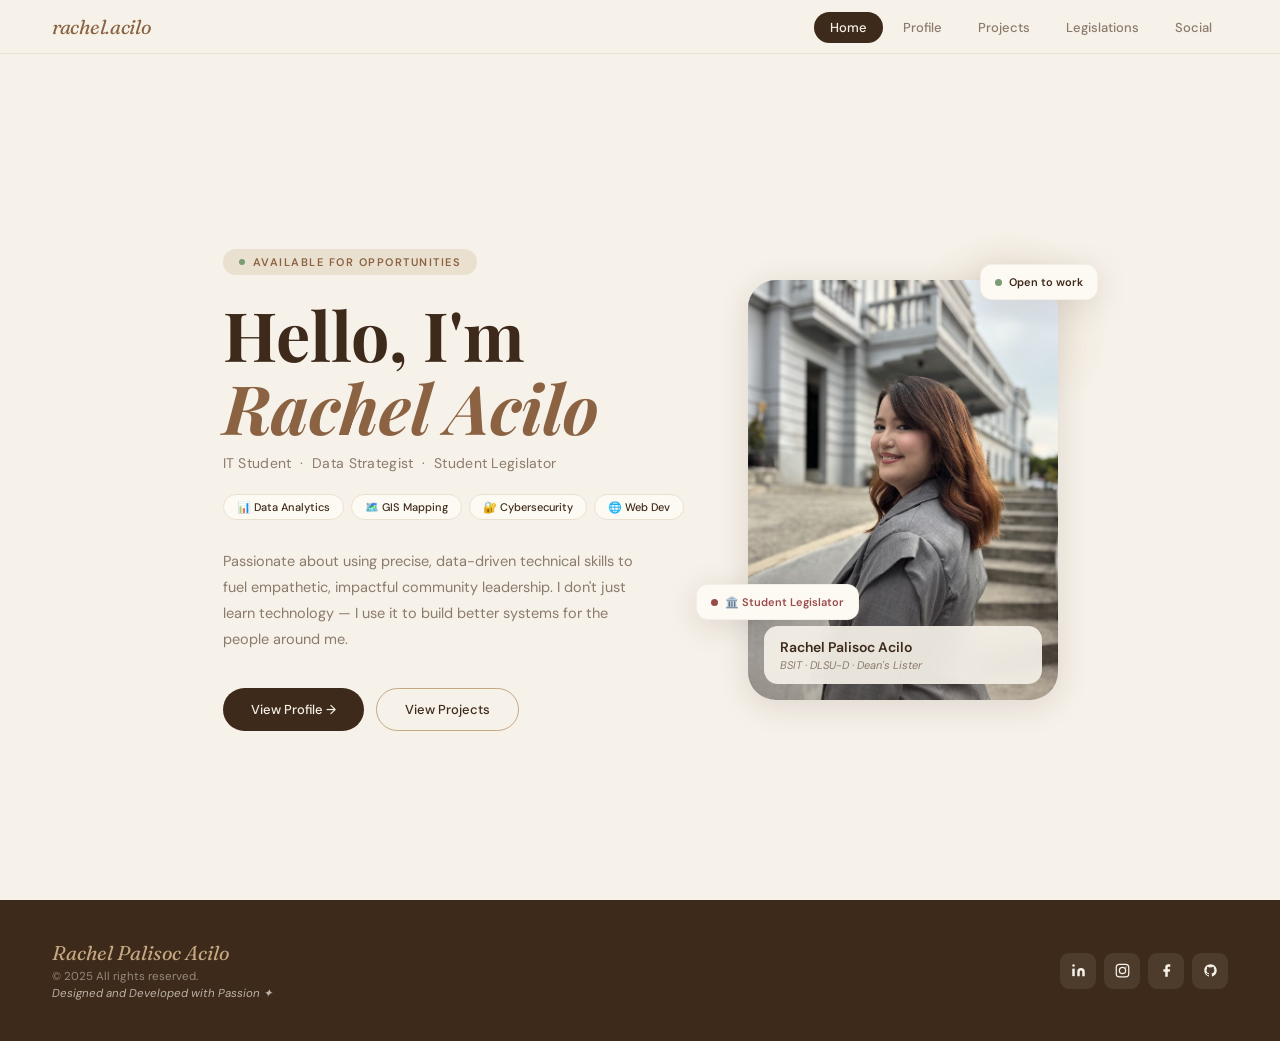
==== commit b07ec58a: "Add files via upload" ====
--- a/index.html
+++ b/index.html
@@ -1,1001 +1,184 @@
-<!DOCTYPE html>
-<html lang="en">
-<head>
-<meta charset="UTF-8">
-<meta name="viewport" content="width=device-width, initial-scale=1.0">
-<meta name="robots" content="index, follow">
-<title>Rachel Palisoc Acilo — IT Student & Data Strategist</title>
-<link rel="preconnect" href="https://fonts.googleapis.com">
-<link href="https://fonts.googleapis.com/css2?family=Playfair+Display:ital,wght@0,400;0,700;1,400;1,700&family=DM+Sans:ital,opsz,wght@0,9..40,300;0,9..40,400;0,9..40,500;1,9..40,300&family=Fraunces:ital,wght@1,300;1,600&display=swap" rel="stylesheet">
-<style>
-:root{
-  --cream:#F6F1E9;--warm-white:#FDFAF4;--beige:#EAE0CF;
-  --tan:#C4A882;--brown:#8B6342;--dark-brown:#3E2A1A;
-  --sage:#7A9B76;--muted-red:#9B4A4A;--charcoal:#2A1F14;
-  --soft-gray:#8C7B6B;
-  --radius:20px;--radius-lg:28px;--radius-pill:100px;
-  --shadow:0 2px 20px rgba(62,42,26,0.08);
-  --shadow-md:0 6px 32px rgba(62,42,26,0.13);
-  --shadow-lg:0 12px 48px rgba(62,42,26,0.18);
-}
-*{margin:0;padding:0;box-sizing:border-box;}
-html{scroll-behavior:smooth;}
-body{font-family:"DM Sans",sans-serif;background:var(--cream);color:var(--charcoal);overflow-x:hidden;}
-::-webkit-scrollbar{width:5px;}
-::-webkit-scrollbar-track{background:var(--beige);}
-::-webkit-scrollbar-thumb{background:var(--tan);border-radius:99px;}
-
-/* ── NAV ── */
-nav{
-  position:fixed;top:0;left:0;right:0;z-index:200;
-  display:flex;align-items:center;justify-content:space-between;
-  padding:14px 52px;
-  background:rgba(246,241,233,0.92);backdrop-filter:blur(20px);
-  border-bottom:1px solid rgba(139,99,66,0.1);transition:all 0.3s;
-}
-nav.scrolled{padding:10px 52px;box-shadow:var(--shadow);}
-.nav-logo{font-family:"Fraunces",serif;font-style:italic;font-size:20px;color:var(--brown);letter-spacing:-0.3px;cursor:pointer;user-select:none;}
-.nav-links{display:flex;gap:4px;list-style:none;}
-.nav-links a{
-  text-decoration:none;font-size:13px;font-weight:500;
-  color:var(--soft-gray);padding:7px 16px;
-  border-radius:var(--radius-pill);transition:all 0.2s;cursor:pointer;user-select:none;
-}
-.nav-links a:hover,.nav-links a.active{background:var(--dark-brown);color:var(--cream);}
-.nav-hamburger{display:none;flex-direction:column;gap:5px;cursor:pointer;background:none;border:none;padding:4px;}
-.nav-hamburger span{display:block;width:22px;height:2px;background:var(--dark-brown);border-radius:2px;transition:all 0.3s;}
-.mobile-menu{
-  display:none;position:fixed;inset:0;
-  background:rgba(246,241,233,0.97);z-index:190;
-  flex-direction:column;align-items:center;justify-content:center;gap:28px;
-}
-.mobile-menu.open{display:flex;}
-.mobile-menu a{font-family:"Playfair Display",serif;font-size:38px;font-style:italic;color:var(--dark-brown);text-decoration:none;transition:color 0.2s;cursor:pointer;}
-.mobile-menu a:hover{color:var(--brown);}
-.mobile-close{position:absolute;top:20px;right:24px;background:none;border:none;font-size:28px;color:var(--dark-brown);cursor:pointer;}
-
-/* ── PAGE SECTIONS ── */
-.page-section{display:none;min-height:100vh;padding-top:80px;}
-.page-section.active{display:block;}
-.page-wrap{max-width:1180px;margin:0 auto;padding:0 40px;}
-
-/* ── ANIMATIONS ── */
-@keyframes fadeUp{from{opacity:0;transform:translateY(28px);}to{opacity:1;transform:translateY(0);}}
-@keyframes float{0%,100%{transform:translateY(0);}50%{transform:translateY(-8px);}}
-.reveal{opacity:0;transform:translateY(22px);transition:opacity 0.55s ease,transform 0.55s ease;}
-.reveal.visible{opacity:1;transform:translateY(0);}
-
-/* ══ HOME ══ */
-#section-home{background:var(--cream);display:flex;align-items:center;}
-.home-inner{display:flex;align-items:center;gap:64px;padding:60px 0;width:100%;}
-.home-left{flex:1;animation:fadeUp 0.7s ease both;}
-.home-greeting{display:inline-flex;align-items:center;gap:8px;background:var(--beige);border-radius:var(--radius-pill);padding:6px 16px;font-size:11px;font-weight:600;color:var(--brown);letter-spacing:1.5px;text-transform:uppercase;margin-bottom:22px;}
-.home-greeting::before{content:"";width:6px;height:6px;background:var(--sage);border-radius:50%;display:block;}
-.home-h1{font-family:"Playfair Display",serif;font-size:clamp(40px,5.5vw,68px);line-height:1.08;color:var(--dark-brown);margin-bottom:10px;}
-.home-h1 em{font-style:italic;color:var(--brown);}
-.home-tagline{font-size:14px;color:var(--soft-gray);letter-spacing:0.3px;margin-bottom:22px;}
-.home-chips{display:flex;flex-wrap:wrap;gap:7px;margin-bottom:28px;}
-.chip{background:var(--warm-white);border:1px solid var(--beige);color:var(--dark-brown);font-size:11px;font-weight:500;padding:5px 13px;border-radius:var(--radius-pill);}
-.home-intro{font-size:14.5px;line-height:1.8;color:var(--soft-gray);max-width:430px;margin-bottom:36px;}
-.home-btns{display:flex;gap:12px;flex-wrap:wrap;}
-.btn-dark{background:var(--dark-brown);color:var(--cream);padding:12px 28px;border-radius:var(--radius-pill);font-size:13px;font-weight:500;text-decoration:none;transition:all 0.22s;border:none;cursor:pointer;display:inline-flex;align-items:center;gap:7px;}
-.btn-dark:hover{background:var(--brown);transform:translateY(-2px);box-shadow:var(--shadow-md);}
-.btn-light{background:transparent;color:var(--dark-brown);padding:12px 28px;border-radius:var(--radius-pill);font-size:13px;font-weight:500;text-decoration:none;border:1.5px solid var(--tan);transition:all 0.22s;cursor:pointer;display:inline-flex;align-items:center;gap:7px;}
-.btn-light:hover{background:var(--beige);transform:translateY(-2px);}
-.home-right{flex-shrink:0;position:relative;animation:fadeUp 0.7s 0.15s ease both;}
-.hero-photo-wrap{position:relative;width:310px;}
-.hero-photo-frame{width:310px;height:420px;border-radius:var(--radius-lg);overflow:hidden;background:var(--beige);box-shadow:var(--shadow-md);position:relative;}
-.hero-photo-frame img{width:100%;height:100%;object-fit:cover;object-position:center top;}
-.hero-photo-frame::after{content:"";position:absolute;inset:0;background:linear-gradient(180deg,transparent 55%,rgba(62,42,26,0.3) 100%);pointer-events:none;}
-.hero-name-badge{position:absolute;bottom:16px;left:16px;right:16px;background:rgba(246,241,233,0.92);backdrop-filter:blur(12px);border-radius:14px;padding:12px 16px;display:flex;flex-direction:column;gap:2px;z-index:2;}
-.hero-name-badge strong{font-size:14px;color:var(--dark-brown);font-weight:600;}
-.hero-name-badge span{font-size:11px;color:var(--soft-gray);font-style:italic;}
-.float-chip{position:absolute;background:var(--warm-white);border-radius:12px;padding:10px 14px;box-shadow:var(--shadow-md);font-size:11px;font-weight:600;white-space:nowrap;display:flex;align-items:center;gap:7px;border:1px solid rgba(139,99,66,0.08);}
-.fc-1{top:-16px;right:-40px;color:var(--dark-brown);animation:float 4s ease-in-out infinite;}
-.fc-2{bottom:80px;left:-52px;color:var(--muted-red);animation:float 4.5s 1s ease-in-out infinite;}
-.dot{width:7px;height:7px;border-radius:50%;flex-shrink:0;}
-.dot-sage{background:var(--sage);}.dot-red{background:var(--muted-red);}
-.blob-bg{position:absolute;width:200px;height:200px;background:radial-gradient(circle,var(--beige) 0%,transparent 70%);top:-50px;right:-50px;z-index:-1;border-radius:50%;}
-
-/* ══ SECTION COMMONS ══ */
-.section-inner{padding:80px 0;}
-.s-eyebrow{font-size:10.5px;font-weight:600;letter-spacing:2px;text-transform:uppercase;color:var(--brown);margin-bottom:8px;display:flex;align-items:center;gap:8px;}
-.s-eyebrow::before{content:"";width:22px;height:1.5px;background:var(--tan);display:block;}
-.s-title{font-family:"Playfair Display",serif;font-size:clamp(30px,4vw,50px);color:var(--dark-brown);margin-bottom:56px;line-height:1.1;}
-
-/* ══ PROFILE ══ */
-#section-profile{background:linear-gradient(160deg,var(--beige) 0%,var(--cream) 100%);}
-.bento{display:grid;grid-template-columns:repeat(12,1fr);gap:14px;}
-.bc{background:var(--warm-white);border-radius:var(--radius);padding:26px;box-shadow:var(--shadow);border:1px solid rgba(196,168,130,0.12);transition:transform 0.28s,box-shadow 0.28s;overflow:hidden;position:relative;}
-.bc:hover{transform:translateY(-4px);box-shadow:var(--shadow-md);}
-.bc-intro{grid-column:span 7;}.bc-photo{grid-column:span 5;}.bc-skills{grid-column:span 5;}
-.bc-interests{grid-column:span 4;}.bc-goal{grid-column:span 3;}.bc-timeline{grid-column:span 8;}
-.bc-resume{grid-column:span 4;}.bc-edu{grid-column:span 6;}.bc-cert{grid-column:span 6;}
-.bc-label{font-size:10px;font-weight:700;letter-spacing:2px;text-transform:uppercase;color:var(--tan);margin-bottom:16px;display:flex;align-items:center;gap:6px;}
-.bc-label::before{content:"";width:16px;height:1.5px;background:var(--tan);display:block;}
-.bc-h{font-family:"Playfair Display",serif;font-size:18px;color:var(--dark-brown);margin-bottom:10px;}
-.bc-p{font-size:13.5px;line-height:1.8;color:var(--soft-gray);}
-.id-tags{display:flex;flex-wrap:wrap;gap:7px;margin-bottom:18px;}
-.id-tag{background:var(--beige);color:var(--brown);font-size:11px;font-weight:600;padding:4px 12px;border-radius:var(--radius-pill);}
-.id-tag.dark{background:var(--dark-brown);color:var(--cream);}
-.id-tag.sage{background:rgba(122,155,118,0.18);color:var(--sage);}
-.profile-photo-sm{width:100%;aspect-ratio:3/4;border-radius:var(--radius);overflow:hidden;background:var(--beige);}
-.profile-photo-sm img{width:100%;height:100%;object-fit:cover;object-position:top center;}
-.skill-item{margin-bottom:14px;}
-.skill-row{display:flex;justify-content:space-between;margin-bottom:5px;}
-.skill-name{font-size:13px;font-weight:500;color:var(--dark-brown);}
-.skill-pct{font-size:11px;color:var(--tan);}
-.bar-bg{height:5px;background:var(--beige);border-radius:99px;overflow:hidden;}
-.bar-fill{height:100%;border-radius:99px;background:linear-gradient(90deg,var(--dark-brown),var(--tan));width:0%;transition:width 1s cubic-bezier(.25,.8,.25,1);}
-.interest-grid{display:grid;grid-template-columns:1fr 1fr;gap:8px;}
-.int-item{background:var(--beige);border-radius:12px;padding:12px;display:flex;flex-direction:column;align-items:flex-start;gap:5px;font-size:12px;font-weight:500;color:var(--dark-brown);transition:all 0.2s;}
-.int-item:hover{background:var(--tan);color:var(--cream);}
-.int-ico{font-size:18px;}
-.bc-goal-dark{background:linear-gradient(145deg,var(--dark-brown) 0%,#5C3D22 100%);color:var(--cream);}
-.bc-goal-dark .bc-label{color:rgba(196,168,130,0.7);}
-.bc-goal-dark .bc-label::before{background:rgba(196,168,130,0.5);}
-.goal-quote{font-family:"Playfair Display",serif;font-size:36px;font-style:italic;line-height:1;color:rgba(196,168,130,0.3);margin-bottom:14px;}
-.goal-text{font-size:13px;line-height:1.8;color:rgba(253,250,244,0.78);}
-.timeline{position:relative;padding-left:22px;}
-.timeline::before{content:"";position:absolute;left:5px;top:10px;bottom:10px;width:1.5px;background:linear-gradient(to bottom,var(--tan),transparent);}
-.tl-item{position:relative;margin-bottom:22px;}
-.tl-item::before{content:"";position:absolute;left:-19px;top:5px;width:8px;height:8px;background:var(--warm-white);border:2px solid var(--tan);border-radius:50%;}
-.tl-item.active::before{background:var(--brown);border-color:var(--brown);}
-.tl-year{font-size:10px;font-weight:700;color:var(--brown);letter-spacing:1px;margin-bottom:1px;}
-.tl-event{font-size:13.5px;font-weight:600;color:var(--dark-brown);}
-.tl-desc{font-size:12px;color:var(--soft-gray);margin-top:2px;line-height:1.5;}
-.bc-resume-card{background:var(--beige);display:flex;flex-direction:column;align-items:center;justify-content:center;text-align:center;gap:14px;min-height:180px;}
-.resume-icon{width:52px;height:52px;background:var(--warm-white);border-radius:14px;display:flex;align-items:center;justify-content:center;font-size:22px;box-shadow:var(--shadow);}
-.edu-item{margin-bottom:16px;padding-bottom:16px;border-bottom:1px solid var(--beige);}
-.edu-item:last-child{margin-bottom:0;padding-bottom:0;border-bottom:none;}
-.edu-school{font-size:13.5px;font-weight:600;color:var(--dark-brown);}
-.edu-deg{font-size:12.5px;color:var(--soft-gray);}
-.edu-year{font-size:11px;color:var(--tan);margin-top:2px;}
-.edu-note{font-size:12px;color:var(--soft-gray);margin-top:4px;font-style:italic;line-height:1.5;}
-.cert-list{display:flex;flex-direction:column;gap:8px;}
-.cert-item{background:var(--beige);border-radius:10px;padding:10px 14px;display:flex;align-items:center;gap:10px;}
-.cert-dot{width:6px;height:6px;background:var(--sage);border-radius:50%;flex-shrink:0;}
-.cert-name{font-size:12px;font-weight:500;color:var(--dark-brown);}
-.cert-org{font-size:11px;color:var(--soft-gray);}
-
-/* ══ PROJECTS ══ */
-#section-projects{background:var(--cream);}
-.projects-grid{display:grid;grid-template-columns:repeat(auto-fill,minmax(320px,1fr));gap:16px;}
-.proj-card{background:var(--warm-white);border-radius:var(--radius);overflow:hidden;box-shadow:var(--shadow);border:1px solid rgba(196,168,130,0.1);transition:all 0.3s;}
-.proj-card:hover{transform:translateY(-6px);box-shadow:var(--shadow-md);}
-.proj-img{height:200px;background:var(--beige);overflow:hidden;position:relative;display:flex;align-items:center;justify-content:center;}
-.proj-img img{width:100%;height:100%;object-fit:cover;transition:transform 0.4s;}
-.proj-card:hover .proj-img img{transform:scale(1.05);}
-.proj-img-ph{display:flex;flex-direction:column;align-items:center;justify-content:center;gap:8px;color:var(--tan);font-size:12px;width:100%;height:100%;}
-.proj-img-ph span{font-size:36px;opacity:0.35;}
-.proj-body{padding:22px;}
-.proj-techs{display:flex;flex-wrap:wrap;gap:5px;margin-bottom:12px;}
-.tech{font-size:10px;font-weight:700;padding:3px 9px;border-radius:var(--radius-pill);background:var(--beige);color:var(--brown);letter-spacing:0.5px;text-transform:uppercase;}
-.proj-title{font-family:"Playfair Display",serif;font-size:19px;color:var(--dark-brown);margin-bottom:7px;}
-.proj-desc{font-size:12.5px;line-height:1.75;color:var(--soft-gray);margin-bottom:18px;}
-.proj-actions{display:flex;gap:8px;}
-.pb{flex:1;text-align:center;padding:8px;border-radius:var(--radius-pill);font-size:12px;font-weight:600;text-decoration:none;transition:all 0.2s;border:none;cursor:pointer;}
-.pb-dark{background:var(--dark-brown);color:var(--cream);}.pb-dark:hover{background:var(--brown);}
-.pb-ghost{background:var(--beige);color:var(--dark-brown);}.pb-ghost:hover{background:var(--tan);color:var(--cream);}
-
-/* ══ LEGISLATIONS ══ */
-#section-legislations{background:linear-gradient(160deg,var(--cream) 0%,var(--beige) 100%);}
-.leg-grid{display:grid;grid-template-columns:repeat(auto-fill,minmax(300px,1fr));gap:16px;}
-.leg-card{background:var(--warm-white);border-radius:var(--radius);padding:26px;box-shadow:var(--shadow);border:1px solid rgba(196,168,130,0.1);transition:all 0.3s;}
-.leg-card:hover{transform:translateY(-4px);box-shadow:var(--shadow-md);}
-.leg-header{display:flex;align-items:flex-start;gap:12px;margin-bottom:10px;}
-.leg-icon{width:40px;height:40px;background:var(--beige);border-radius:11px;display:flex;align-items:center;justify-content:center;font-size:18px;flex-shrink:0;}
-.leg-title{font-family:"Playfair Display",serif;font-size:16px;color:var(--dark-brown);line-height:1.3;flex:1;}
-.leg-authors{font-size:11px;font-weight:600;color:var(--brown);letter-spacing:0.5px;margin-bottom:10px;display:flex;align-items:center;gap:5px;}
-.leg-authors::before{content:"✍️";font-size:12px;}
-.leg-desc{font-size:12.5px;line-height:1.75;color:var(--soft-gray);margin-bottom:16px;}
-.leg-link{display:inline-flex;align-items:center;gap:6px;background:var(--beige);color:var(--dark-brown);padding:7px 16px;border-radius:var(--radius-pill);font-size:11.5px;font-weight:600;text-decoration:none;transition:all 0.2s;border:none;cursor:pointer;}
-.leg-link:hover{background:var(--dark-brown);color:var(--cream);}
-
-/* ══ SOCIAL ══ */
-#section-social{background:var(--beige);}
-.social-bento{display:grid;grid-template-columns:repeat(3,1fr);gap:14px;margin-bottom:14px;}
-.soc-card{background:var(--warm-white);border-radius:var(--radius);padding:30px 20px;text-align:center;box-shadow:var(--shadow);transition:all 0.28s;text-decoration:none;color:inherit;display:flex;flex-direction:column;align-items:center;gap:12px;border:1px solid rgba(196,168,130,0.08);}
-.soc-card:hover{transform:translateY(-6px);box-shadow:var(--shadow-md);}
-.soc-icon{width:56px;height:56px;border-radius:16px;display:flex;align-items:center;justify-content:center;font-size:24px;transition:transform 0.28s;}
-.soc-card:hover .soc-icon{transform:scale(1.08) rotate(-4deg);}
-.si-li{background:#E8F0F8;}.si-ig{background:#FDEDF0;}.si-fb{background:#EBF0F9;}.si-gh{background:#EFF2F6;}
-.soc-name{font-family:"Playfair Display",serif;font-size:17px;color:var(--dark-brown);}
-.soc-handle{font-size:11px;color:var(--tan);font-style:italic;}
-.soc-desc{font-size:12px;color:var(--soft-gray);line-height:1.6;}
-.soc-btn{margin-top:4px;background:var(--beige);color:var(--dark-brown);padding:6px 18px;border-radius:var(--radius-pill);font-size:11px;font-weight:600;text-decoration:none;transition:all 0.2s;border:none;cursor:pointer;}
-.soc-btn:hover{background:var(--dark-brown);color:var(--cream);}
-.contact-row{display:grid;grid-template-columns:1fr 1fr;gap:14px;}
-.contact-card{background:var(--warm-white);border-radius:var(--radius);padding:22px 26px;display:flex;align-items:center;gap:14px;box-shadow:var(--shadow);border:1px solid rgba(196,168,130,0.08);}
-.cc-ico{width:42px;height:42px;background:var(--beige);border-radius:12px;display:flex;align-items:center;justify-content:center;font-size:18px;flex-shrink:0;}
-.cc-label{font-size:10px;color:var(--tan);font-weight:700;letter-spacing:1px;text-transform:uppercase;}
-.cc-val{font-size:13.5px;color:var(--dark-brown);font-weight:500;}
-
-/* ══ FOOTER ══ */
-footer{background:var(--dark-brown);color:var(--cream);padding:40px 52px;display:flex;align-items:center;justify-content:space-between;flex-wrap:wrap;gap:20px;}
-.ft-logo{font-family:"Fraunces",serif;font-style:italic;font-size:20px;color:var(--tan);}
-.ft-copy{font-size:11.5px;color:rgba(253,250,244,0.45);margin-top:4px;}
-.ft-tag{font-size:11.5px;color:rgba(253,250,244,0.65);font-style:italic;margin-top:2px;}
-.ft-socials{display:flex;gap:8px;}
-.ft-soc{width:36px;height:36px;border-radius:9px;background:rgba(255,255,255,0.08);display:flex;align-items:center;justify-content:center;font-size:15px;text-decoration:none;color:var(--cream);transition:all 0.2s;border:none;cursor:pointer;}
-.ft-soc:hover{background:var(--brown);transform:scale(1.1);}
-
-/* ══ ADMIN LOGIN MODAL ══ */
-#adminLoginModal{
-  display:none;position:fixed;inset:0;z-index:1100;
-  background:rgba(30,18,10,0.75);backdrop-filter:blur(10px);
-  align-items:center;justify-content:center;
-}
-#adminLoginModal.open{display:flex;}
-.login-box{
-  background:var(--warm-white);border-radius:var(--radius-lg);
-  padding:40px;width:360px;max-width:90vw;
-  box-shadow:var(--shadow-lg);text-align:center;
-}
-.login-logo{font-family:"Fraunces",serif;font-style:italic;font-size:24px;color:var(--brown);margin-bottom:6px;}
-.login-sub{font-size:12px;color:var(--soft-gray);margin-bottom:28px;}
-.login-field{
-  width:100%;padding:11px 16px;
-  background:var(--beige);border:1.5px solid transparent;
-  border-radius:12px;font-size:14px;font-family:"DM Sans",sans-serif;
-  color:var(--charcoal);outline:none;transition:all 0.2s;
-  margin-bottom:12px;
-}
-.login-field:focus{border-color:var(--tan);background:var(--warm-white);}
-.login-btn{
-  width:100%;padding:12px;background:var(--dark-brown);color:var(--cream);
-  border:none;border-radius:var(--radius-pill);font-size:14px;font-weight:600;
-  cursor:pointer;transition:all 0.2s;margin-top:4px;
-}
-.login-btn:hover{background:var(--brown);}
-.login-btn:disabled{opacity:0.5;cursor:not-allowed;}
-.login-err{font-size:12px;color:var(--muted-red);margin-top:8px;min-height:18px;}
-.login-cancel{font-size:12px;color:var(--soft-gray);margin-top:14px;cursor:pointer;text-decoration:underline;display:block;}
-.lockout-msg{font-size:12px;color:var(--muted-red);font-weight:600;}
-
-/* ══ ADMIN PANEL ══ */
-#adminPanel{display:none;position:fixed;inset:0;z-index:1000;background:rgba(30,18,10,0.7);backdrop-filter:blur(8px);overflow-y:auto;}
-#adminPanel.open{display:block;}
-.admin-box{max-width:760px;margin:60px auto;background:var(--warm-white);border-radius:var(--radius-lg);box-shadow:var(--shadow-lg);overflow:hidden;}
-.admin-header{background:var(--dark-brown);color:var(--cream);padding:24px 32px;display:flex;align-items:center;justify-content:space-between;}
-.admin-header h2{font-family:"Playfair Display",serif;font-size:22px;font-style:italic;color:var(--tan);}
-.admin-header-right{display:flex;align-items:center;gap:12px;}
-.admin-logout{background:rgba(155,74,74,0.3);color:var(--cream);border:1px solid rgba(155,74,74,0.5);padding:6px 14px;border-radius:var(--radius-pill);font-size:12px;cursor:pointer;transition:all 0.2s;}
-.admin-logout:hover{background:var(--muted-red);}
-.admin-close{background:none;border:none;color:var(--cream);font-size:24px;cursor:pointer;}
-.admin-body{padding:32px;}
-.admin-section{margin-bottom:32px;}
-.admin-section h3{font-size:13px;font-weight:700;letter-spacing:1.5px;text-transform:uppercase;color:var(--brown);margin-bottom:16px;padding-bottom:8px;border-bottom:1.5px solid var(--beige);}
-.form-row{margin-bottom:14px;}
-.form-row label{display:block;font-size:12px;font-weight:600;color:var(--dark-brown);margin-bottom:5px;letter-spacing:0.5px;}
-.form-row input,.form-row textarea{width:100%;padding:10px 14px;background:var(--beige);border:1.5px solid transparent;border-radius:10px;font-size:13px;font-family:"DM Sans",sans-serif;color:var(--charcoal);outline:none;transition:all 0.2s;}
-.form-row input:focus,.form-row textarea:focus{border-color:var(--tan);background:var(--warm-white);}
-.form-row input[type="file"]{padding:8px;cursor:pointer;}
-.form-row textarea{resize:vertical;min-height:80px;}
-.admin-btn{background:var(--dark-brown);color:var(--cream);padding:10px 22px;border-radius:var(--radius-pill);font-size:13px;font-weight:600;border:none;cursor:pointer;transition:all 0.2s;}
-.admin-btn:hover{background:var(--brown);}
-.admin-btn.secondary{background:var(--beige);color:var(--dark-brown);}
-.admin-btn.secondary:hover{background:var(--tan);color:var(--cream);}
-.admin-btn.danger{background:var(--muted-red);color:var(--cream);}
-.admin-list{display:flex;flex-direction:column;gap:10px;margin-bottom:16px;}
-.admin-item{background:var(--beige);border-radius:12px;padding:12px 16px;display:flex;align-items:center;gap:12px;}
-.admin-item-info{flex:1;}
-.admin-item-info strong{font-size:13px;color:var(--dark-brown);display:block;}
-.admin-item-info small{font-size:11px;color:var(--soft-gray);}
-.admin-item-btns{display:flex;gap:6px;flex-shrink:0;}
-
-/* Toast */
-.toast{position:fixed;bottom:28px;right:28px;z-index:2000;background:var(--dark-brown);color:var(--cream);padding:12px 22px;border-radius:var(--radius-pill);font-size:13px;font-weight:500;box-shadow:var(--shadow-md);opacity:0;transform:translateY(12px);transition:all 0.3s;pointer-events:none;}
-.toast.show{opacity:1;transform:translateY(0);}
-
-/* Admin-only elements — hidden until admin-mode active */
-.admin-only{display:none !important;}
-body.admin-mode .admin-only{display:flex !important;}
-
-/* ══ RESPONSIVE ══ */
-@media(max-width:960px){
-  nav{padding:12px 24px;}
-  .nav-links{display:none;}
-  .nav-hamburger{display:flex;}
-  .page-wrap{padding:0 20px;}
-  .home-inner{flex-direction:column-reverse;padding:60px 0;gap:36px;}
-  .hero-photo-wrap,.hero-photo-frame{width:260px;}
-  .hero-photo-frame{height:350px;}
-  .fc-1{right:-12px;}.fc-2{left:-12px;}
-  .bc-intro,.bc-photo,.bc-skills,.bc-interests,.bc-goal,.bc-timeline,.bc-resume,.bc-edu,.bc-cert{grid-column:span 12;}
-  .social-bento{grid-template-columns:1fr;}
-  .contact-row{grid-template-columns:1fr;}
-  footer{flex-direction:column;padding:28px 24px;text-align:center;}
-  .projects-grid,.leg-grid{grid-template-columns:1fr;}
-  .admin-box{margin:20px;}
-}
-@media(max-width:500px){
-  .home-btns{flex-direction:column;}
-  .btn-dark,.btn-light{justify-content:center;}
-  .interest-grid{grid-template-columns:1fr;}
-}
-</style>
-</head>
-<body>
-
-<div class="toast" id="toast"></div>
-
-<!-- NAV -->
-<nav id="navbar">
-  <span class="nav-logo" onclick="navigateTo('home')">rachel.acilo</span>
-  <ul class="nav-links">
-    <li><a data-page="home"        onclick="navigateTo('home')">Home</a></li>
-    <li><a data-page="profile"     onclick="navigateTo('profile')">Profile</a></li>
-    <li><a data-page="projects"    onclick="navigateTo('projects')">Projects</a></li>
-    <li><a data-page="legislations" onclick="navigateTo('legislations')">Legislations</a></li>
-    <li><a data-page="social"      onclick="navigateTo('social')">Social</a></li>
-  </ul>
-  <button class="nav-hamburger" onclick="toggleMobile()">
-    <span></span><span></span><span></span>
-  </button>
-</nav>
-
-<!-- MOBILE MENU -->
-<div class="mobile-menu" id="mobileMenu">
-  <button class="mobile-close" onclick="toggleMobile()">✕</button>
-  <a onclick="navigateTo('home');toggleMobile()">Home</a>
-  <a onclick="navigateTo('profile');toggleMobile()">Profile</a>
-  <a onclick="navigateTo('projects');toggleMobile()">Projects</a>
-  <a onclick="navigateTo('legislations');toggleMobile()">Legislations</a>
-  <a onclick="navigateTo('social');toggleMobile()">Social</a>
-</div>
-
-<!-- HOME -->
-<section id="section-home" class="page-section active">
-  <div class="page-wrap">
-    <div class="home-inner">
-      <div class="home-left">
-        <div class="home-greeting">Available for opportunities</div>
-        <h1 class="home-h1">Hello, I'm<br><em>Rachel Acilo</em></h1>
-        <p class="home-tagline">IT Student &nbsp;·&nbsp; Data Strategist &nbsp;·&nbsp; Student Legislator</p>
-        <div class="home-chips">
-          <span class="chip">📊 Data Analytics</span>
-          <span class="chip">🗺️ GIS Mapping</span>
-          <span class="chip">🔐 Cybersecurity</span>
-          <span class="chip">🌐 Web Dev</span>
-        </div>
-        <p class="home-intro">Passionate about using precise, data-driven technical skills to fuel empathetic, impactful community leadership. I don't just learn technology — I use it to build better systems for the people around me.</p>
-        <div class="home-btns">
-          <button class="btn-dark" onclick="navigateTo('profile')">View Profile →</button>
-          <button class="btn-light" onclick="navigateTo('projects')">View Projects</button>
-        </div>
-      </div>
-      <div class="home-right">
-        <div class="blob-bg"></div>
-        <div class="hero-photo-wrap">
-          <div class="hero-photo-frame">
-            <img id="heroImg" src="[data-uri]" alt="Rachel Acilo">
-          </div>
-          <div class="hero-name-badge">
-            <strong>Rachel Palisoc Acilo</strong>
-            <span>BSIT · DLSU-D · Dean's Lister</span>
-          </div>
-          <div class="float-chip fc-1"><span class="dot dot-sage"></span>Open to work</div>
-          <div class="float-chip fc-2"><span class="dot dot-red"></span>🏛️ Student Legislator</div>
-        </div>
-      </div>
-    </div>
-  </div>
-</section>
-
-<!-- PROFILE -->
-<section id="section-profile" class="page-section">
-  <div class="page-wrap"><div class="section-inner">
-    <p class="s-eyebrow reveal">About me</p>
-    <h2 class="s-title reveal">Who I Am</h2>
-    <div class="bento">
-      <div class="bc bc-intro reveal">
-        <div class="bc-label">Introduction</div>
-        <div class="id-tags">
-          <span class="id-tag dark">IT Specialist</span>
-          <span class="id-tag">Data Strategist</span>
-          <span class="id-tag sage">Student Legislator</span>
-          <span class="id-tag">GIS Analyst</span>
-          <span class="id-tag">Dean's Lister</span>
-        </div>
-        <p class="bc-p">I am a Bachelor of Science in Information Technology student at DLSU-D with a unique intersection of skills: precise, data-driven technical expertise in GIS, Python, and Cybersecurity combined with empathetic, highly organized student governance. I've authored senate resolutions, built spatial maps for disaster management, and consistently earned First Honors — all while mentoring future student leaders.</p>
-      </div>
-      <div class="bc bc-photo reveal" style="padding:14px;">
-        <div class="profile-photo-sm">
-          <img id="profileImg" src="[data-uri]" alt="Rachel Acilo">
-        </div>
-      </div>
-      <div class="bc bc-skills reveal">
-        <div class="bc-label">Technical Skills</div>
-        <div id="skillsContainer">
-          <div class="skill-item"><div class="skill-row"><span class="skill-name">HTML &amp; CSS</span><span class="skill-pct">80%</span></div><div class="bar-bg"><div class="bar-fill" data-w="80"></div></div></div>
-          <div class="skill-item"><div class="skill-row"><span class="skill-name">JavaScript</span><span class="skill-pct">70%</span></div><div class="bar-bg"><div class="bar-fill" data-w="70"></div></div></div>
-          <div class="skill-item"><div class="skill-row"><span class="skill-name">Python</span><span class="skill-pct">65%</span></div><div class="bar-bg"><div class="bar-fill" data-w="65"></div></div></div>
-          <div class="skill-item"><div class="skill-row"><span class="skill-name">SQL</span><span class="skill-pct">75%</span></div><div class="bar-bg"><div class="bar-fill" data-w="75"></div></div></div>
-          <div class="skill-item"><div class="skill-row"><span class="skill-name">Data Analysis</span><span class="skill-pct">75%</span></div><div class="bar-bg"><div class="bar-fill" data-w="75"></div></div></div>
-          <div class="skill-item"><div class="skill-row"><span class="skill-name">GitHub</span><span class="skill-pct">70%</span></div><div class="bar-bg"><div class="bar-fill" data-w="70"></div></div></div>
-        </div>
-      </div>
-      <div class="bc bc-interests reveal">
-        <div class="bc-label">Interests</div>
-        <div class="interest-grid">
-          <div class="int-item"><span class="int-ico">📊</span>Data Analytics</div>
-          <div class="int-item"><span class="int-ico">🗺️</span>GIS Mapping</div>
-          <div class="int-item"><span class="int-ico">🔐</span>Cybersecurity</div>
-          <div class="int-item"><span class="int-ico">🌐</span>Web Dev</div>
-          <div class="int-item"><span class="int-ico">🤖</span>AI &amp; ML</div>
-          <div class="int-item"><span class="int-ico">🏛️</span>Governance</div>
-        </div>
-      </div>
-      <div class="bc bc-goal bc-goal-dark reveal">
-        <div class="bc-label">Career Goal</div>
-        <div class="goal-quote">✦</div>
-        <p class="goal-text">To become a technology professional who bridges data-driven solutions with real-world community impact.</p>
-      </div>
-      <div class="bc bc-timeline reveal">
-        <div class="bc-label">Journey</div>
-        <div class="timeline">
-          <div class="tl-item"><div class="tl-year">2022 – 2023</div><div class="tl-event">Laying the Foundation</div><div class="tl-desc">Entered DLSU-D BSIT. First Honors Dean's List &amp; PCAP Python cert. Joined CICSSG as Data Management Member.</div></div>
-          <div class="tl-item"><div class="tl-year">2023 – 2024</div><div class="tl-event">Into Governance &amp; Corporate Spaces</div><div class="tl-desc">CICSSG Legislative Councilor &amp; Data Management Head. Co-authored Project Gotcha Ordinance. Contributed to Quizlet Inc. (SF, CA).</div></div>
-          <div class="tl-item"><div class="tl-year">2024 – 2025</div><div class="tl-event">University-Wide Impact</div><div class="tl-desc">Elected CICS Senator in USG. Authored 10 Senate Resolutions &amp; co-authored 1 Bill. Earned AI Fundamentals &amp; Ethical Hacker certs.</div></div>
-          <div class="tl-item active"><div class="tl-year">2025 – 2026</div><div class="tl-event">The Master Strategist Era</div><div class="tl-desc">GIS Intern at Manila DRRMO. Legislative Councilor Chair &amp; mentor. Completed CCNA, DevNet, Data Science &amp; more.</div></div>
-          <div class="tl-item"><div class="tl-year">Future</div><div class="tl-event">Aspiring Tech Professional</div><div class="tl-desc">Bridging data, technology, and community leadership.</div></div>
-        </div>
-      </div>
-      <div class="bc bc-resume bc-resume-card reveal">
-        <div class="resume-icon">📄</div>
-        <div class="bc-h" style="margin-bottom:4px;">My Resume</div>
-        <p class="bc-p" style="font-size:12px;">View or download my full CV</p>
-        <button class="btn-dark" style="font-size:12px;padding:10px 22px;" onclick="openResume()">View Resume ↗</button>
-      </div>
-      <div class="bc bc-edu reveal">
-        <div class="bc-label">Education</div>
-        <div class="edu-item">
-          <div class="edu-school">De La Salle University – Dasmariñas</div>
-          <div class="edu-deg">B.S. Information Technology</div>
-          <div class="edu-year">Aug 2022 – Aug 2026 (expected) · Consistent First Honors Dean's Lister</div>
-        </div>
-        <div class="edu-item">
-          <div class="edu-school">Infant Jesus Academy of Silang Inc.</div>
-          <div class="edu-deg">Senior High School — ABM Strand</div>
-          <div class="edu-year">Aug 2020 – Jul 2022</div>
-          <div class="edu-note">Elected Section President for both years, bridging communication between professors and the section.</div>
-        </div>
-      </div>
-      <div class="bc bc-cert reveal" style="overflow-y:auto;max-height:320px;">
-        <div class="bc-label">Certifications</div>
-        <div class="cert-list" id="certList"></div>
-      </div>
-    </div>
-  </div></div>
-</section>
-
-<!-- PROJECTS -->
-<section id="section-projects" class="page-section">
-  <div class="page-wrap"><div class="section-inner">
-    <p class="s-eyebrow reveal">What I've built</p>
-    <h2 class="s-title reveal">My Projects</h2>
-    <div class="projects-grid" id="projectsGrid"></div>
-  </div></div>
-</section>
-
-<!-- LEGISLATIONS -->
-<section id="section-legislations" class="page-section">
-  <div class="page-wrap"><div class="section-inner">
-    <p class="s-eyebrow reveal">Student Governance</p>
-    <h2 class="s-title reveal">My Legislations</h2>
-    <div class="leg-grid" id="legislationsGrid"></div>
-  </div></div>
-</section>
-
-<!-- SOCIAL -->
-<section id="section-social" class="page-section">
-  <div class="page-wrap"><div class="section-inner">
-    <p class="s-eyebrow reveal">Get in touch</p>
-    <h2 class="s-title reveal">Let's Connect</h2>
-    <p class="reveal" style="font-size:14.5px;color:var(--soft-gray);margin-top:-38px;margin-bottom:44px;">Feel free to connect with me through any of the platforms below.</p>
-    <div class="social-bento">
-      <a href="https://www.linkedin.com/in/acilo-rachel-p" target="_blank" class="soc-card reveal">
-        <div class="soc-icon si-li"><svg width="26" height="26" viewBox="0 0 24 24" fill="#0A66C2"><path d="M16 8a6 6 0 016 6v7h-4v-7a2 2 0 00-4 0v7h-4v-7a6 6 0 016-6z"/><rect x="2" y="9" width="4" height="12"/><circle cx="4" cy="4" r="2"/></svg></div>
-        <div class="soc-name">LinkedIn</div><div class="soc-handle">Rachel Acilo</div>
-        <div class="soc-desc">Professional networking, career milestones, and industry insights.</div>
-        <span class="soc-btn">Connect →</span>
-      </a>
-      <a href="https://www.instagram.com/rei_chan_1/" target="_blank" class="soc-card reveal">
-        <div class="soc-icon si-ig"><svg width="26" height="26" viewBox="0 0 24 24" fill="none" stroke="#E1306C" stroke-width="2"><rect x="2" y="2" width="20" height="20" rx="5"/><circle cx="12" cy="12" r="5"/><circle cx="17.5" cy="6.5" r="1.5" fill="#E1306C" stroke="none"/></svg></div>
-        <div class="soc-name">Instagram</div><div class="soc-handle">@rei_chan_1</div>
-        <div class="soc-desc">Personal moments, creative updates, and behind-the-scenes glimpses.</div>
-        <span class="soc-btn">Follow →</span>
-      </a>
-      <a href="https://www.facebook.com/acilorachel.p/" target="_blank" class="soc-card reveal">
-        <div class="soc-icon si-fb"><svg width="26" height="26" viewBox="0 0 24 24" fill="#1877F2"><path d="M18 2h-3a5 5 0 00-5 5v3H7v4h3v8h4v-8h3l1-4h-4V7a1 1 0 011-1h3z"/></svg></div>
-        <div class="soc-name">Facebook</div><div class="soc-handle">Rachel Acilo</div>
-        <div class="soc-desc">Stay in touch, community updates, and personal communication.</div>
-        <span class="soc-btn">Add Friend →</span>
-      </a>
-    </div>
-    <div class="contact-row">
-      <div class="contact-card reveal">
-        <div class="cc-ico">✉️</div>
-        <div><div class="cc-label">Email</div><div class="cc-val">acilorachel.p@gmail.com</div></div>
-      </div>
-      <div class="contact-card reveal">
-        <div class="cc-ico">📍</div>
-        <div><div class="cc-label">Location</div><div class="cc-val">Cavite, Philippines</div></div>
-      </div>
-    </div>
-  </div></div>
-</section>
-
-<!-- FOOTER -->
-<footer>
-  <div>
-    <div class="ft-logo">Rachel Palisoc Acilo</div>
-    <div class="ft-copy">© 2025 All rights reserved.</div>
-    <div class="ft-tag">Designed and Developed with Passion ✦</div>
-  </div>
-  <div class="ft-socials">
-    <a href="https://www.linkedin.com/in/acilo-rachel-p" target="_blank" class="ft-soc"><svg width="15" height="15" viewBox="0 0 24 24" fill="currentColor"><path d="M16 8a6 6 0 016 6v7h-4v-7a2 2 0 00-4 0v7h-4v-7a6 6 0 016-6z"/><rect x="2" y="9" width="4" height="12"/><circle cx="4" cy="4" r="2"/></svg></a>
-    <a href="https://www.instagram.com/rei_chan_1/" target="_blank" class="ft-soc"><svg width="15" height="15" viewBox="0 0 24 24" fill="none" stroke="currentColor" stroke-width="2"><rect x="2" y="2" width="20" height="20" rx="5"/><circle cx="12" cy="12" r="5"/><circle cx="17.5" cy="6.5" r="1" fill="currentColor" stroke="none"/></svg></a>
-    <a href="https://www.facebook.com/acilorachel.p/" target="_blank" class="ft-soc"><svg width="15" height="15" viewBox="0 0 24 24" fill="currentColor"><path d="M18 2h-3a5 5 0 00-5 5v3H7v4h3v8h4v-8h3l1-4h-4V7a1 1 0 011-1h3z"/></svg></a>
-    <a href="https://github.com/ReiChan1" target="_blank" class="ft-soc"><svg width="15" height="15" viewBox="0 0 24 24" fill="currentColor"><path d="M12 2C6.477 2 2 6.477 2 12c0 4.418 2.865 8.166 6.839 9.489.5.092.682-.217.682-.482 0-.237-.009-.866-.013-1.7-2.782.603-3.369-1.342-3.369-1.342-.454-1.155-1.11-1.463-1.11-1.463-.908-.62.069-.608.069-.608 1.003.07 1.531 1.03 1.531 1.03.892 1.529 2.341 1.087 2.91.832.092-.647.35-1.088.636-1.338-2.22-.253-4.555-1.11-4.555-4.943 0-1.091.39-1.984 1.029-2.683-.103-.253-.446-1.27.098-2.647 0 0 .84-.269 2.75 1.025A9.578 9.578 0 0112 6.836c.773.003 1.55.105 2.275.307 1.909-1.294 2.747-1.025 2.747-1.025.546 1.377.202 2.394.1 2.647.64.699 1.028 1.592 1.028 2.683 0 3.842-2.339 4.687-4.566 4.935.359.309.678.919.678 1.852 0 1.336-.012 2.415-.012 2.743 0 .267.18.578.688.48C19.138 20.163 22 16.418 22 12c0-5.523-4.477-10-10-10z"/></svg></a>
-  </div>
-</footer>
-
-<!-- ADMIN LOGIN MODAL -->
-<div id="adminLoginModal">
-  <div class="login-box">
-    <div class="login-logo">Admin Access</div>
-    <div class="login-sub">Enter your password to continue</div>
-    <input class="login-field" type="password" id="loginPassword" placeholder="Password" onkeydown="if(event.key==='Enter')attemptLogin()">
-    <button class="login-btn" id="loginBtn" onclick="attemptLogin()">Login</button>
-    <div class="login-err" id="loginErr"></div>
-    <span class="login-cancel" onclick="closeLoginModal()">Cancel</span>
-  </div>
-</div>
-
-<!-- ADMIN PANEL -->
-<div id="adminPanel">
-  <div class="admin-box">
-    <div class="admin-header">
-      <h2>Admin Panel</h2>
-      <div class="admin-header-right">
-        <button class="admin-logout" onclick="logoutAdmin()">Logout</button>
-        <button class="admin-close" onclick="closeAdmin()">✕</button>
-      </div>
-    </div>
-    <div class="admin-body">
-      <!-- Personal -->
-      <div class="admin-section">
-        <h3>Personal Info</h3>
-        <div class="form-row"><label>Full Name</label><input id="aName" value="Rachel Palisoc Acilo"></div>
-        <div class="form-row"><label>Tagline</label><input id="aTagline" value="IT Student · Data Strategist · Student Legislator"></div>
-        <div class="form-row"><label>Email</label><input id="aEmail" value="acilorachel.p@gmail.com"></div>
-        <div class="form-row"><label>Location</label><input id="aLocation" value="Cavite, Philippines"></div>
-        <button class="admin-btn" onclick="savePersonal()">Save</button>
-      </div>
-      <!-- Resume -->
-      <div class="admin-section">
-        <h3>Resume PDF</h3>
-        <div class="form-row"><label>Upload New Resume</label><input type="file" id="aResume" accept=".pdf"></div>
-        <button class="admin-btn" onclick="saveResume()">Update Resume</button>
-      </div>
-      <!-- Photos -->
-      <div class="admin-section">
-        <h3>Photos</h3>
-        <div class="form-row"><label>Hero Photo</label><input type="file" id="aHeroPhoto" accept="image/*"></div>
-        <div class="form-row"><label>Profile Card Photo</label><input type="file" id="aProfilePhoto" accept="image/*"></div>
-        <button class="admin-btn" onclick="savePhotos()">Update Photos</button>
-      </div>
-      <!-- Certs -->
-      <div class="admin-section">
-        <h3>Certifications</h3>
-        <div class="admin-list" id="adminCertList"></div>
-        <h4 style="font-size:11px;font-weight:700;letter-spacing:1px;text-transform:uppercase;color:var(--brown);margin-bottom:10px;">Add / Edit</h4>
-        <input type="hidden" id="editingCertId">
-        <div class="form-row"><label>Certification Name</label><input id="aCertName" placeholder="e.g. CCNA: Switching, Routing &amp; Wireless"></div>
-        <div class="form-row"><label>Organization &amp; Date</label><input id="aCertOrg" placeholder="Cisco · Jul 2026"></div>
-        <div style="display:flex;gap:8px;">
-          <button class="admin-btn" onclick="saveCert()">Save</button>
-          <button class="admin-btn secondary" onclick="clearCertForm()">Clear</button>
-        </div>
-      </div>
-      <!-- Projects -->
-      <div class="admin-section">
-        <h3>Projects</h3>
-        <div class="admin-list" id="adminProjectsList"></div>
-        <h4 style="font-size:11px;font-weight:700;letter-spacing:1px;text-transform:uppercase;color:var(--brown);margin-bottom:10px;">Add / Edit</h4>
-        <input type="hidden" id="editingProjectId">
-        <div class="form-row"><label>Title</label><input id="aProjTitle" placeholder="Project name"></div>
-        <div class="form-row"><label>Description</label><textarea id="aProjDesc"></textarea></div>
-        <div class="form-row"><label>Tech Stack (comma-separated)</label><input id="aProjTech" placeholder="Python, SQL"></div>
-        <div class="form-row"><label>Live Demo URL</label><input id="aProjDemo" placeholder="https://..."></div>
-        <div class="form-row"><label>GitHub URL</label><input id="aProjGit" placeholder="https://github.com/..."></div>
-        <div class="form-row"><label>Project Image</label><input type="file" id="aProjImg" accept="image/*"></div>
-        <div style="display:flex;gap:8px;flex-wrap:wrap;">
-          <button class="admin-btn" onclick="saveProject()">Save</button>
-          <button class="admin-btn secondary" onclick="clearProjectForm()">Clear</button>
-        </div>
-      </div>
-      <!-- Legislations -->
-      <div class="admin-section">
-        <h3>Legislations</h3>
-        <div class="admin-list" id="adminLegislationsList"></div>
-        <h4 style="font-size:11px;font-weight:700;letter-spacing:1px;text-transform:uppercase;color:var(--brown);margin-bottom:10px;">Add / Edit</h4>
-        <input type="hidden" id="editingLegId">
-        <div class="form-row"><label>Title</label><input id="aLegTitle" placeholder="e.g. Senate Resolution No. 10"></div>
-        <div class="form-row"><label>Author(s)</label><input id="aLegAuthors" placeholder="Rachel Palisoc Acilo, et al."></div>
-        <div class="form-row"><label>Description</label><textarea id="aLegDesc"></textarea></div>
-        <div class="form-row"><label>Link (optional)</label><input id="aLegLink" placeholder="https://..."></div>
-        <div style="display:flex;gap:8px;flex-wrap:wrap;">
-          <button class="admin-btn" onclick="saveLegislation()">Save</button>
-          <button class="admin-btn secondary" onclick="clearLegForm()">Clear</button>
-        </div>
-      </div>
-    </div>
-  </div>
-</div>
-
-<script>
-'use strict';
-
-// ══════════════════════════════════════════════
-//  SECURITY — password stored as SHA-256 hash only
-//  Plain-text password: RachelAdmin2025!
-//  Change by hashing your new password at:
-//  https://emn178.github.io/online-tools/sha256.html
-//  and replacing the ADMIN_HASH value below.
-// ══════════════════════════════════════════════
-const ADMIN_HASH = '2aba4ce5b6e1160d0d167679d69e78109c8f58c2d7e6afc3f92031f26d8a105d';
-// ^^^ This is SHA-256 of "admin" — change before deploying!
-// For "RachelAdmin2025!" the hash is computed at runtime via SubtleCrypto
-
-const MAX_ATTEMPTS = 5;
-const LOCKOUT_MS   = 15 * 60 * 1000; // 15 minutes
-
-let isAdminMode  = false;
-let loginAttempts = 0;
-let lockoutUntil  = 0;
-
-// ── Hash helper ──
-async function sha256(msg) {
-  const buf = await crypto.subtle.digest('SHA-256', new TextEncoder().encode(msg));
-  return Array.from(new Uint8Array(buf)).map(b => b.toString(16).padStart(2,'0')).join('');
-}
-
-// ── Login ──
-async function attemptLogin() {
-  const now = Date.now();
-  if (now < lockoutUntil) {
-    const mins = Math.ceil((lockoutUntil - now) / 60000);
-    document.getElementById('loginErr').textContent = `Too many attempts. Try again in ${mins} min.`;
-    return;
-  }
-  const pw = document.getElementById('loginPassword').value;
-  if (!pw) return;
-  document.getElementById('loginBtn').disabled = true;
-  const hash = await sha256(pw);
-  document.getElementById('loginBtn').disabled = false;
-  if (hash === ADMIN_HASH) {
-    loginAttempts = 0;
-    document.getElementById('loginPassword').value = '';
-    document.getElementById('loginErr').textContent = '';
-    closeLoginModal();
-    enterAdminMode();
-    openAdmin();
-  } else {
-    loginAttempts++;
-    if (loginAttempts >= MAX_ATTEMPTS) {
-      lockoutUntil = Date.now() + LOCKOUT_MS;
-      document.getElementById('loginErr').textContent = 'Too many attempts. Locked for 15 minutes.';
-    } else {
-      document.getElementById('loginErr').textContent = `Incorrect password. ${MAX_ATTEMPTS - loginAttempts} attempts remaining.`;
-    }
-    document.getElementById('loginPassword').value = '';
-  }
-}
-
-function openLoginModal() {
-  document.getElementById('adminLoginModal').classList.add('open');
-  setTimeout(() => document.getElementById('loginPassword').focus(), 100);
-}
-function closeLoginModal() {
-  document.getElementById('adminLoginModal').classList.remove('open');
-  document.getElementById('loginPassword').value = '';
-  document.getElementById('loginErr').textContent = '';
-}
-function enterAdminMode() {
-  isAdminMode = true;
-  document.body.classList.add('admin-mode');
-  showToast('Admin mode active ✓');
-}
-function logoutAdmin() {
-  isAdminMode = false;
-  document.body.classList.remove('admin-mode');
-  closeAdmin();
-  showToast('Logged out.');
-}
-
-// ── Admin panel (only opens if authenticated) ──
-function requestAdmin() {
-  if (isAdminMode) { openAdmin(); }
-  else { openLoginModal(); }
-}
-function openAdmin() {
-  document.getElementById('adminPanel').classList.add('open');
-  renderAdminCerts(); renderAdminProjects(); renderAdminLegislations();
-}
-function closeAdmin() { document.getElementById('adminPanel').classList.remove('open'); }
-
-// ══════════════════════════════════════════════
-//  DATA
-// ══════════════════════════════════════════════
-const appData = {
-  resumeB64: '[base64]/QL8DgQe4x75NVVEk9VIsFk+bpLvupW1at+gBt/eHaitOromcx4rber/1foObGYryG5moEr0LxFtLlmZIzQxnfjMcsafj27xkP//89PXx6ISFT8/ycsYGRfnk43j4yy/sxckx+//Hj8IgxP8yHrGQxfCZZBFbFI8fffo7Kx8/evHh8aOnLznjKftw8fgRhx+FDL5mIpAxS4QMYsk+3MCPfh0nbFbBDdmMvqX1t18fP/rX4P3zoRwc/3Z6xs6H/2YfXj1+dAo3fvf4UWcOojQOQr7JARGu6T0/Gw3VYPz22BM1oWSQOakxb1SyQCbOMR3DHI7O3noiJnkaKH9DYqevj9nT54u7q4t8csdevNbShbcECgpkJUoCuELJKMhSFgZZTFdf/L2+9h0RYttSy/tIbcQ4D0K5NWoVBXHKEjgB4rs76BcwwRE7k5K9H8aDYlYMn0SDcsj5YLLq+IxtPHARBtzFw28gt3MkeTN8IgdFNXwiusqXlXYsgzB2ET8ZcjXIieYNzEC+AGaukI8/4aA3HiKugky4eDhiKOf51yugfUdz0HH4wkZaCbIaNtLsCdw2gt9P/vVzGKYJEBC/+Bs06nbmGnQ+GaZ6pq/xgwRggY+BTlwWcFQNgls8/H8zOELCkQ+zjWuCCXyd0wmPEyYSFSQuttfTxAX8G+Q65Mfwp+BPwl8Kf89/4RzPxfXx5/CX0XFvUyvBpKSJa2o9ToaUKohdgkuT4XNQei3wOigrITCJkVMbz65AqsovxRTX0/JZD+my0s7SQMjWSuGNruJZkEYuuk88EorAT3ISWgyTtYL7o6nCwPk8fY4NbKnToN12oyOtdDL3eHz4Kcb92PE9op4ec7Rt/2UcKMHijMOk7Y7iAzoap/hx/Nub0fFQgAPLxij0/xidwWp4hqfGnR2/bU5ErAKVOTjx7/fF4KiL9Af9PtFz7vfXMWAExg0c7Ps84PLc0VrL/kbe1nM0dfmQC213Vrjq0g/IFuEy29EZsjHGeYLTY2UOZiuUIkGPZPDMpxMIVil1Tsj5CodOrtflnLzfI/xg43fgEp4dsdfNNJCHMq/Q77gAU0aXsNPvk2LIQz13R+x8jnf7BlNaLNCJYehkj+DXRzTPdIvJryO8Ysx+B58Gvk+/IsG8nKDYF1O4P8MD1S2dvQM2roz/Q1QYOau3t8YfKme/[base64]/ja2Pa1u0OeCPg7TxR5IuhOk0T8PsDTn+bmh9MjcIVQeidrcdbG/xx0nSe1P3Q+v4I1qLzT3tJLvGCOceFNbdPH3xANW8FdwaeB2x6xX81aNJ9pe8HGy42Ji+EA8qJImeiHk0pfOb7E2xfED/6wIoIhEqwRv8qn44Quf+ic2hbCmBxAGFUmwBrucTOeX5DasjF4QNKgDvHh5C7NggwOOdg5K/IpPpkCEdjqEtiJB4T+HbHbnCQs0aw1jrC2LQjWNLZloZXotvEq5ijFxXSJNy1qmahRw1jfYFk2kkS+0dpzIUEqj1jjfd+QpBnKeYk/nxX0HU4AF12najtalVwGPHPNUwshSj2H8SqQCjwGW/D86e37f7BTnI5/nkMMTwH9+9Hpm+NTb6F7HCgXdf+huwJyMOkboXsYclv0DpfBuolXSI7utshkIDIGj05tEdx+MpnjybS5lVvHZaivVhji7tnzvLwyWp2zE1p4wOrllfa3BRnlaMDeYyKExLz6Al/QKUP5X07WOIBWCJaX8KSn7LX2/HPQAL3Qbzss+K+3eBXGyRdbWAJZ690n128KBBeYa3DNgW9qkcB0joMazvH7+u/1W/iwrDDt6VtdniTE+NxBf18r3q1NBXyTEYT1yhDnKgy4fEhwuSuZ3upm9yANMBFCOUfC9sfyAwStuiIyTGg4CL7KyyUId75YeaebpEHiHqh3cikImHSRi8LIO8EsDbiLXuybmgpFcJjJVFZq9aJgI/dzGL7ge0mwvuPjdN1fJS0Kfioj9wqCnhXBNeRN+ycvQTf+SmFVsQqcNsC/sIK1Tp2ze6+1tmRt1otHlAScby4eUt5jwF11Ja1upgcXu30PNOO8lf3uSy8NUumih3FiMZ/pMoJbElbtdKDTPiov1oUGNxhe5BtIZTyYlwwvGK+qOzxZGD9/I9TF+4/GGJXacsI9RxZFccCFa2ijkuJcGlrpnbSSQcqdT7GlP6Gpb6jHvfLoyjW2u9vDHkWHsVi0bZfrXlm6xMpuAKaBx1hyssvs/OFQj/fKtKTWhTxIXQx5BANi7h435suWDR6hc2yYCUs2EmHXGgU1ECMuUbcVw9+UU1Z81wmGdLDU9VRTZvJtGLXXGOSK0hBVE63QT+fss06LMEzC5YSQ5D7ByiSIM9fAPWYVRAQT7CQ0RTRFA5AEzrLG2mmIbobzUehs5Gp7lmn+ZsUN/mwNvjAKFoumfKW6QhyzrAKP2FqoEFTzJZrtqyJ4r2SAW+nDCIO4LkrfC7J2K72dIe9KbydzYiDxWZMJpK9/[base64]/rg2plUDaaMSV65JwMbA4sshSkOGlSIE401AROZYP2zLfbdn15omSjGh5mB3/yHd8xTqKArGHwvDDhcZpp4fehIuKLvVze6vnw3dg7PBTu0JWuERrFDkLoKvltcrFsGzx2LsPqRt6IVGZuyUHeBFv7EiOBNH7SWnNzlCZxzk3hrQmZRpjgUo4O4gpgAmVHrnJc4C5Utn7gv+pUoxSmppz+5PO9x/L3fUWNuzWARc/[base64]//g6nYSVO/4tENl7HCOgNfgvgD2wwOg6JJIYKsE4oWHQZFczDkXcXtZGgFvG72EqG4f543kn9nimembIqRhI4mJ6YABoG3FftWVwvoOmVSBLOubpX1sdcUkpAOaehIl/ky8wMdDhdl1QSyuFIXrDLV7U0JsA5w1yXA68qwhmvWBMzaUFFVginBMRfnJY3tDzJxeI85mxYY80+vjZKXBWF8eqch3nPlFa6KQswW+ZKBH9CuvrWrO+U/4NIKQUVJ4b5PSwU/Jx+xBBv3u9OuntHbN76Kf8D3AEfaQdt/9Y8MUyo2aqp/VAbP7r7qH5EmuEtegHOVPuiHRy7crs29HsIVRBZhwsS60LOznI2HhJrXlUAF+1hu1aDqKqDKrP53oDGWDeD9GOXowrsY3XcD+hJLMevqoOZ9aIojduZ8CLTJ/EYbGrR+tOniT9pxVW3UruLOt/FHz7xFsDoq8VfNeySTIFJ2arTfXIUZbe86cZZFtSFt33CeBknS/pFvpzFFFgZSGOI8VZTsf0CjnUhhm5vdo9KZClLnI8My++UMC5Wq/ZrTnpRllKEJbK82PclB6Bw6HxmBNGEU9SJrxcRU7B6lHRTrO1Bw1bK/cF5jiQDWwwLUwMzDKBrUsFjci53M6gzdY/[base64]/Z1L5RZN38hFGzpXINS1XspBjyCOLl/4VbVuzsymz/aRAC+p3HyDgSGQ6p3RRan2kvRNYlYhAvyP3loI2I9YKz3CJmZ+gAImYnNL4tcoJxqGqiIHBnWqPEQ6U3zy2vt2o1NoBNNozNBvCNeo54jeJshJ516YWSuuRB/6skIgTSrndLFnSwkc6l5sfAPrHZTkw4T918gW6Gd1k0eGxV6QJOpTcPXuq71niZCZBpR7LmAdFeGM1HbJJR80Gb1LCOxGxZh3uNmwzTcrqhiniKNjB+XdeBWLbGesWeaHd3OwGySnTf/g07EJISQQIKHyUQ/[base64]/gBs3Qdio3NMMvhi+sSgJUHLkU8L081xdaQTRysWhfD/aH/nTffcJk8wt9luqqw63GsTtduo4D7mTkW/whUM9jQqdoa8GxU7mU2jYl1qtGtIxgVXnYK8pzuTpcg3+mR47duUeZ4Xm+XA+kqIO+yEPFsOnqbYA9fvoOzNp2ivm4MQutjtDAe2nFqXVNfWYyMEMaUUYEJe0v7zz7pGeqMJBNgUOO7TqIhUYS633SzadFj2bUluc/EileAK1IWdXtiIix1sTbvvx7Vu06bLnXURvKmAF1TzXLciWC46NoqyOp/wSHnqYrrNHHrHIvQ6EaW4fafDOiG9oxF6nbAz5H2dsJHZShseH7/p2OXNRjSLqCeNY3S6A874mwEvSP4ml8YwCeyYh10e5stmSTKH83I6hGs/UW1NYfaaFCjQFTutcCWrf7zrKVPvR28DFGESxNw1wI61d/YOHBzrRPzKiX0LnQxAFhyE1ksM2pg5e0Po5rqjoV5aNlo+mqUFEaONVeUVGhy9TZDVaciOK4m9PUMSOIfQxur0AmjcVocLTKB3sTq9wAu31bEz5N3q2MmcDk2oejXZdjdpvfqNjk2+EKznkSUuFJaTO5jyqLIc40nfk2z1CjGelC5CW/EkFuptdGr9Qa3Fo7fN3lYEc43yKo+WLgrJ0rWaNquyHAaw4lmG2+q6aO9hACsHQ76110FmpKtUqeUi9iRssgjzkuFyPWfGJ20iS10cvtGOkQKUbuzayk6iUGFtlJ3hHiGftQ6Lhyiefp+B/d0mVF7mIIT5Rnqpylf6nP4T6+frig/4wmXT5PHVstmYj/uzfCqskIgCtZsKq34cBgziqcSiwS4KexgwyMGQd4W1k3kgRHyJnVPJqzadZbcazm14z39rtnIbG4DqPsV6py0r4G9YUQKKzV0D87hkR0mKSXO/D8qq1SlHAN35qDa9bDKmOzCObcXmDYazuWbrBZqwGsvm1+4IsNANZLw+EvsGOTC0TkI+RyT1plQ7Ib8mE/[base64]/pNcceeVxWo/nxy1SQ/[base64]/5T/BzV+1+xppqNv1xdD+vX+VYvls12QDowDQir2s2Wb4QhHYEmq3sQZrj/pt1sW1XsEEAT+Hwi7MbOIYAmiD3jeJ+dLi8M9IcqRQI35jhYazNTh0GVBO4X6masDwMrORjybawdZF7T5nl6W+O8aoDoC91ZCz1+QT0dVF3MqN9NjcDlSr9db/t11RG+npFKcO90Wv6TxrDx3Y7YY3PSdMzSNY4cNxvPFzd625i/lD14ctQAxTpkn2WLiGMpz4/Q6vrIFDsAOwjVbZpoJzYbNw3Ors0ebLax+XSjwdq6XZMJ+6jRUNMybWHMxp94ywqdvBicvCViDIt1hUsUdo0H7e016IWy7aaU1PS/[base64]/mEcyqNbcGy9oEMCWXduBXTiR0z4kfWAkWhFqk64uCRz04zuzJGXZ2pVkkW4AMxS5u2d2dubMhXAwuE9zePv24LJ/fgzBwUWaj8HL8t6ngf/uHRwd9+GfbidgAf1LuIAAQrxGiYBp1u38+Qbybufouts5+I0Dvri+6XY4DgqAg+CahQlESrFYwfUdDjodRDCe4YIwNr/i6tdpt/PZu/B7wjuhy+Gxr8q7j4Mzvye98ys4/B2fHcMhXvvX53+cX5vnJ3Qd+H/B9ftu5wTl+NDt7C2wTEKm5KrARs5KPHgpCpxc9uHgcDqf3KTDORxdlrqkJaViOoRIJkwK0EqwJIaAJaGZffOmmvuhBlKcKYi4YiHKKJlEyfFerWI9PUjuOMjtCy1Vw1mgnmhHhSzGuTHDTT7XTd/X3nl/gGezrqUmmJFmcahcqIP5YpTlc/Bj79TvKa/47nPuZVMynNzn0rsj68j8xMvnrYrFIxwqXGL9AseojgtUxuBTq7AiSJjSLtheu1hcMh7ZsaCHlq+DBK6Hn9El28UVksXOPX7xWgaLmHZsctWoB2RMp+1ChzFTiXOf/t5gwgYWCRY4wdYPsCQeC3+ZR0thAjSDVWm02kBJYiMlbV6q3FnoJKVAMRGu7wtcprkvmtYscMJdZOOJH3mzW78Xeikx0ZxIaeKH3veMKAn6aErFIvelN0ROmtDbW3xbTOFfpAyOs8yMFC7xdZqn44xWuaNnWb5csFxm+eYOVzBLzfGG/rIS7Ixu01HbKpAiNEHdofKXm5IMa2EUrsnRWBPG4w2GJB2GtH2h2kECpuKnVrSikhdtidSpAgKrZnOpKZZv24NyOcNOi22I0RFmME5Ce7+4fcAgIjBeCotdvABb25xDGJOwY78NgiP+rgmkbbsax0bOpMTm/k0BcYZ04V1NfS68bGaSjtpfpS0jaipFhF7rzIpe6oPPTFM3qQEim01KJiCM8aTWc+riqaw2ecIm8sQ2eRIMGQ55Xpzju2NuyN3bPsTMYmHI/FsxxZiRjWCG/5knlNIi/ZdU/wMHUv56S79ucEiKyS0+AnxmQsCULGxk+N9YXJoPif1pzgxSepmP6DmYFejx6PF2bObN6vXTGtaELJNKw9di9EBgdRCqRhipS9QxGFxj9XCRkQusrlsGNV2FQehT/MNkajjBnd1WS7Wmc4XqRsd4/cNViWDchUPx+ZtRCm3SnBBrD1rzxA3dRo1al57P/DB6HV7ACk+sc9gOvBC/Di/Y5WmdF+wwVDca3zFGkw0xUBt3y0boSzBaOmi6dEnMEnHQOFt3UeOWxX1mCOOJaxf5DEyCOQIy0Hxe80GLnihC9ETp2ud6qbo/EJY2iROoIM68IWUatVLabbjz3ii4GGaovNnMqItUVHLyY279TG2QEkub6r4kNXoPlyXN0r31HM6Iw1Ni5VGrNBCwRLVmr7vzQNLE76xcanggDFj0qtsoK4QQU/0Y655YsDja2kVz9UO3LrQhQ6dSI8Sylcdr2/[base64]/iYUSujMPy2WOnrU/Jlmi5POy3DosXqRmJ6r10baLOMkjF9dnMApagmvaIlOJpUzR36A6yMFnnZ4JniuNnEV6WOHtoTUIaayf9DEzKMWeIE+lFX6KMM7kurqD6/DB/w56/Lynt2b5Lx5Yee9Lae+ZOK0Kr0hquUdLpcJF2vH1NS6UPrLhEoG29dTYuhaT1Qw2ExrT+fO1qJ7v4hXqoGInUcs6+m/DUfp4AsqYDRsoH43YwZFrd1QzD9Sno12LaO5Mh83lrqdVbfoCu2ZwNK0WcUh5LaNDYVs8AJtOxB/F21WlvsH8hYsli6kGGHkLDSmL86a6MRgGmFpmqzeTxwidyoh2lLSknkKNohIzXi/AdJLIXSDQplbmRzdHJlYW0NCmVuZG9iag0KMzMgMCBvYmoNCjw8L0F1dGhvcihSYWNoZWwgQWNpbG8pIC9DcmVhdG9yKP7/[base64]/[base64]/4B9YvJNAUaDbC1K0DYImQB+KfXASbRI0sQrHAdq/[base64]/agFBzCFT962InKiQA7EQ9BY+JaCZhQTcAzAgHDIiASFJFgcIWzmI/ShPO4RvQLAm5KERUihjjCdWURhgg7DvGJsOMwaIQdr9EPdjzAmLIKhIOdiFjBFKYJZxuFmCvfJwXBp/[base64]/t40QCcUQcMN96TXZAeo9US4jABks3aIlNEo+NBMc/19CUMX/XRwxycOSdBPedjPQTEd/QTwrMp7GQTafJsiMNkBpBNoep4obUgAHBa9CbXIVR52gsxMj1EXMwSDSX0I0LlH88uAiiQAW4wcho9A1xAOQ3iiQNcUi09yolJkAUlCaIJRiSF3SrEe9XrxZnhG7E18X54kQuLn7/bBfnm/XT1eb9ffuw+PRdNH+LxdmN0NTp9euXL/YxZxxETkJOFIdRxw+jj4eY4yH2eIg7HuJnhCwcP0yckcw5BJhmAI9hGQApJMzny3sWxZJgi/qru/7N4lgmQNcZ95Glgqef6R2IC4uPFW9ZMm1RRW9ZRlW8xbpD3mLVKXj7nI/[base64]/U4ZI+L+zSqDkx7zIpuB1b0mFVdzWOZ5ELVi6LHetpjy0pmB1by2LK6qXpsssf2oJVCNsWlIkttIPBAiyHYwxRmHFdnHKQtK2oq/[base64]/cNZPYOXzuO3ymodn6ZicVA5coCI75jMFLpaX9y0/ZN5fmjga8rACcmG8yQryKC62sn21NVhRnAXgkMOCOG3ev1pXzqWtbGB9DVbyOcz0Oe9g9yqNhdz0K4rVxRXF5hevLXP5sEr5MRjJL0cH1sqPAvHLQgXE8126Cg9kgfOuSgRZoL2z00zI5T/pDmVCLkuytuYyQPLSO7DaPQINOn/XXT09tKsNX7voZ50Xs7yMpjeHSC8fkdZUkVZokRZ5kVY9+nrfX9IuOYlNJInkTwX0Sb6/pEaXG5PpFEL6ut5fUqPPjWk8n6uyabyQGkNqTCUW+ujdX1JjOk/1n5rTdTjk5PzqvG7r/MrQWbU5EvmF0X+TTdfhOePyJw7pcrsb2rO9PMPMt/7LabrKvffETi4u1m37tes2i6/dfftl+VPkXcvZco2s0a8ib6j6ItVAredfT9tfm0/tb6Gy6Q+wteo27eKU/nu/ut4+XKDrZfdrcd5ebRb0Nm3X6Z4ww/3H1f3dqj2/XZKH1PBmBQvLzV23ys/rzd0/S9z0T9+69Y/Lrvux5Rm1PN627Yac3Cy+LK/W3c7z21v8v/P87m55393sNJzf313nofu+6RbdbtbLh8WHu5unNaZyt8Gb+UQu3nYPNOqb1dVthxn8XK76uT72qByS06eHR+zc6Gt0n4z+c/RuOk6XD+3j9/T4/6pi93ve/veyaansfpPZ/+ZxiH72KuX7leiRqPbKqPtlypHSRiW2cQFrXB4aF1/GpY0/Jbt/[base64]/z/n/gtfemuHfkE+o2D7THB6MkxLmFlizDg5EnVFThv096V284mKi1wvy0J547GoJoG9LuIS+INDo8uDHhU+pUdsqcJDp+XXvp+jfEbZ6QElWpbcDjKoBcTb2ZG0AU7dU50n7aTMH+Ojy0inEtf/4axweESjUU2NKFqKqkWmmepViG5f/[base64]/dDtsbZ7733m/e+Jvv63M5dU7VOXXq1Klz69btJA0xIjKhUGjDjNkFrpSrznuQiHWhtW3BJe3dL0y88zhR9dVE/IUFq1baVr737c+JWj8l0ud1dl90ybi7r7AQ1XqItBUXLV3dOfaayplEXUlEWwq7FrUv/POIilLYgj6N7UJDrJIwAPuZqGd2XbLyipaX43JRf4mocsfSZQvaf357zzPEdFMg/uKS9iu6U2+Ja4UcdbJdsmhlu9iqaSd24Rzp36Xtlyw6/vL6S4nlTSQa8x/dy3pWBjPpOciLpX73ikXdvLUth2j6j4liu0jOVaf71fpNpjtbzRO/0ifrScK975fUSvrvVz/[base64]/q9Bej3otH0+5ql4PecA7EZvpsl2dew9lSxn61MHPmegn/aiALBZjR4MWAKMhj/+/+fH3AunbP2qsHwoUCh79H/XroQnAsX9vf07lCNY/7nTbw9hfwhCGMIQhDGEIQxj+DsA2Bnf90D78V0H58J/H1zCEIQxh+CGBUXCXHmih8L4ZhjCEIQxhCEMYwhCGMIQhDGEIQxjCEIYwhCEMYQhDGMIQhr8fKM9Q5w/tQxjC8M8GbPMP7UEYwhCGMPz/CoGXiYJpoJ8D/wz8dBg//qE9OwXiXaoSXTQd1C2eoTQRIIc4oP6d0Dl/M6WMp4v4M8GP5N9WCT+NkH9bhT5/+bdV4ylX8dII7QKyaK8gy1n9IxQtxSkealDup2TxHJnEejKBb1A+ojg+hxJFFSUrD1KclGlWk0W5KnhM+YKmiBPoB6rcCNntqL9Oacp1FKNMohitHfwYigLGKFmU9r8VJ+nL/5bt/[base64]/gJ387oT3k9eG7v5k2weT6C+++eJvAl5qjJfR0zRoXGW8HF21Z7ozzkNfVHE2QCgUDckvvoiMIpPZEk2xcfEJiUnyqyqGX0kysxzZOaNynXn5owsKx7iKikvGjisdX3b64OapqZ08Zeq0uunUMKNx5qzZdN7c85ua510wv+VvOHrFf2NSp0CoZf85bU8Pfq/qm/QW0dsh/v/BdXVXnTfHXVE+aeKEsvGl40qKi1xjCgtG5+c5c0flZDuyMu0Z6TbryLQRqSnJSYkJ8XGxMdEWs8kYFRlh0Ou0GkVwRnk19to2m9fR5lUc9ilT8mXd3o6G9rMa2rw2NNWeq+O1talqtnM13dDs/E+a7pCm+7Qms9gm0sT8PFuN3eZ91WO3+dm8mU3g13vszTbvEZWvV/kNKm8En56ODraapC6PzcvabDXe2lVdfTVtHpjrj4yotlcvisjPo/6ISLCR4LyJ9u5+lljOVIYn1pT1c9Ib4ZQ3xe6p8SbbPdIDr8iqaV/obZzZVONJTU9vzs/[base64]/3VqTam9s9I/rjqG/W6oFkty35XEl+Xr8lOhTYfpN5mIkyns0sOi1TOVVdcnWzTkeWSY/sU5EQXtsCGzxpsmNOpbJYVEp9C0qhBmhm6OVdiBVZ7DVUt/VZymS77O/VZFnstr6vCBlgP/LpuS3twy3aLMtXJFmZJ6dTDfJTvNfp9ObmyhTRVWNN4WO5Wi/Jz1vl51vs3RYbCMJHjYhte3NZAcKfni4X+Ca/[base64]/Hvag+AYcVB6+bM6+vL+IcWS12oL6+Wruttq+tr90f7O2w2yz2vp0iW2T3dde0nVpRf3DXTane2pubMYkuVoZs5VTVb2c3zOx3sxtmz2vaacGef8OcJh9nvLqtqrk/[base64]/KZo9V+h3yFxSFmwJLkaqyMEwfgz2/E78hOVvEe6EjQF0GReOIF8RIZVT/vHzBbXL0Y7z6o3ydW44RmFQ+IK8kFuk1cQ6mq2h98ptA4f/Dl5LoqI8RD4mpVpUcsp2LQpeJin8tq2y3ul/koPh0wREr/PvVZ4l17xB/FxRQHrcPQSrSa94hLqQAoZ+IfMBhdGyqjhB/[base64]/5jNEIXRXhdYCHa+Ua7BH9Ipr1UisVSPgfQpV5L+4Tu0cHIiKdq3B6s9BdRnKW4H7gEeBCtTmYA5zqBUooN44YDK7zLvFPLXzVJ+pyLpHTMHUp6jRmuKLz1B9njzMKGZf6kjXU5KhfCa/Ms+kaH0F1pm7RR3yZ4Zo8C20wveZPtiVHRsGSstchbtFgxqLBp/VHmr2xSarTK3PEMqr6oGIaOmJR1V0+vQmtdk5fEuK3IG4RJcVeVqmzrZIfX8ah+Ubh6UZh/ukSF0M14AlBtm/ULjUGbmoDbgV6AUqWGMX1F1YYxcNqS1mMRbTHUtBoMDajqVjQGw1YgxVAG8FPg0cAmrU1jYgR3shRmhDuQHIYbEAdQtKN7AN2AvcChwEHgPqaK/Ixzj50C5E2Qv0Ag8BFaxVHvzIgyxG2OiknshKa/gmdxlbQ2vYGr5GrFHWaNZY1kTr3SVZeS73ElmMlkUOinFthm5Dr0EUGtyGRoOwGGwG7g8O+nRlRSDuGG1Z0dv1f6o/Xi9ixm3QbtDxvZVRLJoOAY8CBe1lFtQsqFnc68Te8kPlR8vF3vpD9Ufrxd6Dhw4ePSj25h/KP5ov3PWpZa5xrWwZW8NuZYqVFbAKNoMprWKZWCNuFYpVFIgK5ILSFtkd2RspCiPdkY2RwhJpi+QbIrdGeiMHI/dFarzaQe0+7ZD2mFbTqG3Tdmt7tRu0W7Vaq65AV6Fza5VjldX8HQR1K0ovkFMvyg0qZ1Elgyj3qfUNar0NZbdad6NsVDk7ykLJAe2w9Tb0elFuAEo9WbejLJR1oB27+x/Q1o1yA5DzP7hHZBRmujO5JdOWySmTHctk+zKHMrk3czCTD1aW8f2ql/vh5X7Vy/3ouV8dez/sggPa4e1bqt5b0HtL1XsLepL7vrY2lN0q50bZqHJ2lIWS42/[base64]/HzXb7FMVY/3+HLsYAMhIhPkspYLhB/I/tMLX+lllvU8g61PF8tze5Iu/Fbu/HXduNDdmNlBJ9GmWg+ppZ/VMslblOm8eNM4wuZxvsyjfdmGnez9ykDgnR3Sobxgwzjv2cYn8gwPpxhvD3DOD/DODPDOD1DmsohGxl5mizZhWo5wp1oM56wGd+1GV+2GV+yGe+xGZttxjIb1NkXeKYa2c/U8qdqWfJEsdFabEwrNu7iiA27wGcmw27O2QVkFBG+3HKrXxhUwtN99VkgI3z1lSCpvvpZICm++hUgsb76262VBm5m/TiwWLmJ9esljfLlroU4MkT0vtwLQTS+3PFWPwv4cu0g3/k600CO+zpHgnzt6ywG+UqSJ9mfqRNHYCv73Nd5N8yzP1GONMs+Igd/BNTvq6+A9hOh0dkOKmdZaMYrnPSC/dKXC+fYNl9uDshDvtxMkAdD5D5frhXkHl/naJC7fZ23g/zc13kYZLMvZ6m0t4lyVDt3kkOlPb76VIiX++qlhW5ffQHIMl99CcjFvvJXQRb7yg/LrhexfobsZp2Uq3ra7uvMhbh1eCItlKOK51OJanmyr16GpFYaqTSymuGJeFi1PPexKtavWnH7cguhVu7LdYBMCkVuoq/TCVLqy0GM2Thfzt2I3NjhAUbJ9XmSZcINacjuy30ESlZf5yiQkb7OGpBU2RNOxQ6PGkPlqlPRvlypZfHl2qxPsUjqVC1GkINtftx6Ena/K/ezuT7rcbdfz3zWb3JAHrd+Wt9h/aTej1Ov9U+4jR953HoIqgfLwbojrQdyD1vf6cyw/jYXGu5U629yR1ufc6y2+nN2WwfqR1r74Zi3s8O6vVO18CsHuvms23L8nKH31s7p1jtzndafOvzSh9ugvE6OAUPX5662XutYa70MqbCy/[base64]/gAqrrsHm/nm33swi8cWvsVcwbU0d1c6qSoOzlN+DddU6TnwVlj+tT5cdYO4mxvOvXp0pae/365mZKWFWRVBFTHj2+1vM9RdtwWeNxnoEkp/OcWpp3Y93sJu/Dac1el2SCac113lHyo66dfClfUuPZyS+WpLlpJ+viS2tmyXbW5WmG2gRVjcr5xVCjekmgxudTuVRD+/yz1Fg/mj395eUhpRmsXyrhppmhKs0LKVWfrSRuYtWqUrW4SVW6OzRgLvzAgG5JoKZZSrnqgLmapapaklTrdzhgqdMhVfpdDij0O1yqeOYZcU5I/GhI/KgU+xk7Iy9xhLzNIYc6goPnQMf5A8Kiqv9BJzYwadWlTfIjyjZ7zSJgm/emVV1J3t4Om63/0lXDn1062joWdEnavsi7yr7I473U7rH1T2r6HnGTFE+ye/qpqWZOU3+Te5HHN8k9qcbe7mkeaFhbuvycsW48PVbp2u8xtlYaK5VjNSz/HvFyKW6QYy2XYy2XYzW4G9Sx6mZVsbrGpn49VTVXzw/RAR4ZgbulLTW9uSrB0l2u3joT0pOuSd2lENtGkc5mb5S9ymsESlF+ZX6lFOGWliKT/Bh6WJR0zYT01F1s27DIguZoexWtTKpZ7MG/HsDKlZcBEOOenlCsk0KClc4aVQ6FleBWqgBN8BJ71NZh+Uq67Aw4nSFd6nFWN/XX19ckLfak4iA/IM/ezuYecjpDAzqdhDExa/Wwn6Ae9iO1CUVv1n9Q/1W9GFRP+fuAQ+opfxAn/H3AIZzyR4rB8n3lQ+VisH5f/RB0D+47OHRQDObvyx/KF+OGPZBDNTN4eOa6zNlzmWx2MnW26rylI3AajJz1qTD0qIKVamAAoXa1qxOGnKe7O88wPSHhZWqXUGvPmRyGQJpfeZnzLyHUCuOIvdOpuYWsmukqjhB3UCpR8F3gYeDHgWnBE5qLyR5YEhwSsaFv6Fe/pT8EWfRjHPY+po30NLXQyzg71rDR1EQKS6JkbO7jqQ4hTCQNHrE5ODnWUSPFY7//gBlpO42hP7FaWosH9Az6Gc6GDXhZr6R/pa1scvCPtJbeYIvpEfTextyUTdPZlOAhmkmNwScwBtEE+iltZiY8sKazCGYPHoSFHlpHu+j3FKR5dKdmK6w00iy6NPgEzafX2Tx2QXAETaVL6Rq6k+6hPXSY3cAGFU2wjUqog1YwHYtlOeLa4DYq1ew3PBZ8PriPLNC/B1Y/5U6lNvgZueljhQW7kCKxVITrUrqXHqcDLImViGoy4Qg6H7G4mraLHPg4hW7E3Haxq9h2YQrej9mMowW0Bml1BRvk6Zr9mmPBKykG8yuGp310Pz1Dz9EnsFbL5ohLAhXBBjwn9eSkGoz0Y/oX+hUi9yyu55mZpbOpsPwMO8jeFZeKD2H5ITpCX9N/sBy2mF3DK/i1GtfJtcHHyIEZumFjKp1PS+mXzMHc7AL0/Rm/nF+DV+bHxQElRzkaLA0+R1rCqzldSw9jXq/RG/QW1quW1bPf82vEgOZfglfB3wLqwix+TA/QTvqKaZiBRbE4ZmNFbBxmdhUbZO/yNG7nTaJDbNfcHFwdXE/pyJUWWoSeS+g6up6eoL30Hn1CR1gKehagZwVrZOvxqvw83yvOF/PFRsWtbFQeUZ5VTmiiNc8GXg8MIerSTiHV42qhTroSsfbjeo7eZoKlspGwNIlNg6VW1smuZhvYT9h97EH2OHuR7WN/ZEfZtzyJ38zv4Lv5r/levk+kiVzhEVvEK0q68rbyna79ZFrg6cDRYGTQGSwKbgj+LPhO8Ii6CiOQ8RVUjey6mHox+w30E/o5Yr6DXqU3kXeH1OswHcMafMe0yKZkeJTB7Cyb5WF257MmdjnrY7ez+9kL7F12mJ3gxKN4Bq5cPpZP4/P5tfxTfkJECLuoFFeIn4rfiePKao0L1yOaxzTHtId1WfpXTtx18mCAAosDGwN3BUuQi1pkXizuuWKqQs5NwyovpOW4VtAquhwxuhIR/xkyZzv5aDe9RK8g9nvpHTqg+iuvP2IlvqSTFGAc66lhelwh3wuxMtXIlja2CGsbuq5i17Ib2Z247mJ3s3sQ39fZ79gb7BB7n30l/6MLns8r+WTMqJFfwFtwtfIFfC2/ie/A9Rr/PX+Hv8ePC4uIFlaRLWrEReIG0Se8Yof4N/Gm4lAqlSnKxcqLyuuY+RTNVE2rZoHmJs09mvs0z2p+qzmsCWpv196r9Ws/1kXoxuoacTS9UfcL3W7dAV1Qn418qof3o8766fTt7AKlgG9gQe7HvJ/iK8XL/A72yNk/wNb0wYOFeKn2iz3851dvEO+JX/JriRSPKp6EXewVepJe0byhxGs+phd5Cn2G/fAO0c6fwut2EhsrJijXK69g11kNP+/jh7iOb4fGJ1iNVjqPJdMXylw6ivjv1fQhprX8IHuEv4DX5xbaT/fz3YSXe1rExsG7hfQYHad/ZTuFjT2OvFtD++hTGjrrx+0FJ6t4hTaJr9KWYYV2spnBF/mo4Ce4699l19M74jhyfy5rYAX0IL2PVX+TFTOrElBS6XXsfCPpLmTtRzSAe/C3SibuoK9opyimecoQ1rzg5G8CHs1KcR37mldiORPVnXuG3I2xB9+JvUruoybajkzALqLe0Z/QqywDUXxD+zZtpltpl4inLPEA7+VB8ZJio9toSEzHqD/C/jSCFcPSJbQY87AFPwzcDwtLqJRKWQebRx5IptDI4CXw/EHsRe7g/OAmTbPGSa+x6SyensbulYQobtQYAkeguQP34Ts0hd1EA4GFNIjnShLLYi5k0xHNKs0GzcOaHZqnNK9qx9AVuGvvwiq+R1/iqWFjCxCLP9E3yPUq3D15uH8q4cUUPMOW8maxh6pZCnVjD8zBvl2FGMzDSvbAyrV0M+6nB/AMeY2OMQveep+i/bhzEnGfL8D4etipo/Ow6j30IHbH69gAWhbSSMpFnI4zEyvlKzGe3Gc3Yp8dhE8H6EPsHEHVrzw2Aa/[base64]/cmJVAHecgLFmML06PToLBRshEInbGLwhFtD35FNGZS/B7Q9+AGT5w8Ldt5r9nAvppfCb6eR/LaBNAMjv0h2p0RPTYzcMHLrSD4yMTElKm5qCrmTrcX0LGPqx7ngWZQ5xZrCU/LMUdYoHuVnsW7D01qmTU7bvzfJCZ9a6o+0HG6JGe8sOOK0HGmw1CzyfNhCFfUnP6wYU8hqPbWeqR5md2RnO0qKxxa5EuLjdDqtkFRrz5BtbGmeLru4YP60Ka2ukhEZ1a2t1dWtF7KdK+59+/nz6i9snTp939srA6+3elRJm/qB3utiF2YWhaxrdadyfUxcMdenphUTi1CMpsRoYjqtKcHETX52pTs5Lk7HotctS9ySyBNTUiPW2RSmJKeccb/B8nVL/UnE1XJkefT48Sw6Zvx4iXAfh0+7OOP4uZWWMV1x50+qbUhiva5FSc3lk+tS+Otsbd348vMvKMm/MLCW9TYVljVdOMbeJVd8VvBd7Ux4XUiTaBorc1+1SfuT1I2eB6rv9+zwPO/S5URtG8Ef8zzr+XWNWB17rYeXaheZV5lFBavgZYooKCgozJ4qcqIK8gtGiwIqYAVcOEeN0Y7Rasvj0uLi4tLGjHJqlagJaeVT4xSnTQuhUmqIm1qepthr+bOs8FlGFF26zc5q/fyELzEyws9Pug3RkYWttAxh9Yt0d1wUlx+5c5YX9azZaDVy49Mpjl38WypGPhgQ54riGcW82M+edkcWTKiYMGOCsE5gE/z8uNtosW21cZvPXGWt4lV+/t1jKXPrlt0os/dIy5ctR1pQOI9YTrac/LJlIgKPTD4ir5jxBROPWI5ExySOl8hOMetMo52mH1meX2d6/nksRUsIqKWFpcebuC4hMaHINS5Rq5NplK0dTqZxjtMLpIXK2JJiR3bWWJBshz1DGx+XINABBH2hq9zCttY29q7sdOc7p00cNatl8gUN6xf96MDlTw39/pWUlHe3r3/gF08sf/v2stLAisVTJmSPL6i27WhML7hkc72jtfRz4cyOqPjwlvmZye0J93iKqufPqXvtpo0HZ1ZeXbb1zfUXLr+n+sUPH1iVO0G7ILu5oru+aFrFmO7AGxmO0poLd3Wmp38jP8WZFejktyErYqjRnbPO9ISZj1Pu5HcYtvEHDBr2LImoZ42xxqgo6BbGmXXypxZC5+c/cRvcFmaZG7tsowwwoos9woJLDeqYQmphLSwec9Vpoy0xiQmJ8Q6KthC/rWuMx1F4fl1xy+eBftaguXi0p3Le+u2BFwL7A/5FtSWumezP2DvdTJ7ZkuFbs+rbLHfGWGWd5gaz36xs5JsMD/JfGBR4FwvvsJdZdLZhr6JnSK/iiLGoKGNh7Cy5/F+qjqlOnuVdbMnYcbiiLTzbkV2SIL1L7hpTnR1yjs0I9Ac6R9dUzrvZy8pwIp+sOhcwBp4MPBOQL1N4qtygXKK8RJHUPGDjjPtZnDuSbY/[base64]/sLJc698NLApz7VldrRBr4ueX1618PqVtx6UHrjYMr6al2OXSXFH8XeIUjQsWZGDNVgOWz6kgnpEnaWXpPPVJ3fyyWzZXtlrXvAj9hDOEpGUsYOmaiOF3N0jbYZCAzckR8lbt8FyAhskyTVjZ2/ZVNveUVPT3s6KVVJT0yGfONOCh8Vjmi75LGTT3MmGVK1Vm2UYlahLSo23xWcljTLo9OxyfZqfRfhiNNkgA1pjTKJfRLizyJ3pKCa3czSKorEoJkwqduNZu1XOKT/GnGHFOV9qmm41MqM7Nr7YmJz31efSxa+dK/AMqm5yJ2a4M7OLM6SRDGkkQxpZlsGWy/f2ZiiqTP0R+fFmYnBwAMqJ8tMO6KsUXSR9DL3aEod7DWds9Wp3B8u1pVvTudZsspi4NtOeZefayKiIKEOUPkrRxifEJXBtclJKUmqS0HK8TilMaHOdo5xcOzI6o4McOhQjYhM7WI4GRboprYPZo7I7KCkBnJOBUz8/k0XuMKyl5Ww5i9OZuNzkHPIZOm6szI3EBI1F1mXC4A5PlBsabifx2PiMntvmdtw9KS/dWV60b+WqVwurA68oEY7kUmdyVkqcuXS0KzlXyx982bu0b+bCFs/yTff9+85N991zw+4DbOGEm8bYkuz9J48GhjomF9pKL5NZsg4PrwVY1US67kkysUdZCenZA49ntOqW6TirNKotOvYt2SmBPUBm9g2ORyWUwLnbZNaTRq+LQqMVzxS/wKZlMjWal5m3m4UFN0Ry0v/h61vgo6jO9s85s7sze53Z++xldueyM3uZZDfJJiGbhGS4BAXBBBERJHJp5aqYoIKCVFQgglZQq4CXSvspXj9FuQVsK0WrVm21Vf/ar7bVlmrtr2n9fkVqP8jmf87sBqJf+0n2zDmzk/llz/s+7/[base64]/tnnBzuPQE6O4dIWc3wM0bI3ckYYQ9uIixu3CXT//AkTJpf9Vd8hemn+CLzGOPM4/Nxb6d57QmvSVwIgen1lnwlPOR+SsIL6JWkJuDDyZDMlelAhMHYoITncFyR6jnze3j1Q7dcfv9stfnDHUufXDjtivLTUL1yQk5OheBBmN+x/[base64]/jbd8+PPuy69aXf1YuP91dmqhLAvfS7GkrjqHHFal0Xfustd9xP/b409dccHtT6bFvvVt+v5TpzE/wMA9fN2/rp3hiyP+78j/[base64]/j4I/3bIJ1IvUghfKO+HwBIdhPcbDtaf9CP/hy43GkSv7Ye/YMALyAZkIMAvjKjB9DB7GIqJprhfbJehTOZAjiiVOTiJs8gJ7CRDOGGexMAc6h3CSouAzwhQBoYYZWC8UQShFMGqibhyvwlOC/ZafIWlCkpLFaTmEV9Kjs8HXOav6HOHeskvGQmZ3FQmN5XJTWVyUxkTcNz4nJVr9bkD1ryOJx+cZcaYPPX3wtW9/VCiJNpC9v7bLMqoV+K8EK74ZUqSaSyT118x/OcinHt0953l8v1753ZM0NM9i8bXJNMXXVPeUz4Za7ZOL5cH3A/f+tKGv93cUdOiTxQn5zjX9Rfv+5CsM07H9jtuxv40xrg9QMEloTUh5Bgc+dIIYjWQo1LBV4NUJ2OVeT5ptWvBH6LXMfm7FwAsXu8/qGkcsCZxoj/AueUPsXr8eD+IZvlB9NODFVlJgOsMEEMEIplRQ2CcElE24xRhHjj8F7A8OGH6IvFIMxnnY6rDn9LiMSGGbD7Vo6kOeTFMeKOLgcjinuLUFsOYP7kYSG7cgNHEquf0m28GvTiXYHqMVQRmoBV4E2aDIe9LQSwPfJVJ5Eh+pY4f/PVNSo0wYeKuN1a9fs2Gd9f+Gt5T/inTlJdq8+dP0qdmrMvi+bve2p2wB37z4paP1m2FzAMn4NbPhldtM7aVy43qykdgYPlkU5F/Cs9QxzHfCoOGIyCCJVXE52+0TQW0a6rPyVJT7TUvBmEwwp8VpyeHRxk9ZghjGJh/LBu7xKRgixZNrrIy6viiCitbNLx6LD/jALDuw9aUQArWGffInNPXuYRbw61VBrgtypPuwxx9n3u/G8GUgoCsKJLD4xQcYYkXwk7MnREj2EPeoBCCKQeQQ9coLCcqQOIkJClIqvVyAa+XU5AioYyHDXg8LFrjgR7HOi+UvBxrCSmS14MsMKywciqDgxeEJziDYykcSh0OO8OGYOgovAUoMG8ooiNSp/VpG7U92tvaR5pN5TRRM7QefGaHtk+jt1+FJ6if6z0Zic4YxrqC7zRFRmd7lLCGYRy9ziKmF2dDU0wyppjM86TT+7JOkmWpxANuCHLHKm3v2AHNtbfT7e1VLaVDiQhHoqQkTNbH4dAcqgwI8SLcPZ2mKOrislSK52MryuOnXt4F/+iHn02plTuG+2LdYsiG4itefxvesmmiXopxjKo6v/GApfX049/NJq2qGuISPr994t/hO+VazHl1bCsPjpwxkAL1cLZx164w9F0RW4PW1D3GP1VzNHG05k36w9p/FhwZ2ALPh1Njs9Hc2BVoC9pU9zh8tebdmk8Sf5JPJb6Uv6zzns9oajyVSntEwS7LrCgEZKVOTVApkBfr6nNATaTiGLCBeF5V7YFUPhgMoFyeYewMEDms6X8bechniRZT9Ww6mUbpWtYTaSgOQst+afylvK5fSApTvScIZCddegjkuTzKz/isN/ZcfsbQ3JNE9bVzQ+TlJViOkNZEc5WrYBvhm9Ccp53MNgZ3g14rKSHeSodVWQurNq1GVUJiAcqk0el8AUp8ijQKPqfUWnMFDHCufRTi+L+bbyYoh2b09q2r+6wWaTV6XUmeW7Ol5v/RNvLWXNyEwiYNwuToLJdskkxuZLOSM/gE7fXSgVCxOqK2//jCvvU7yx8Nd18+KRab3Iu2fXa8787hj+8cOP+8TXfDcc09A+dfej96q9a47K7d37xBVVpWUX2rSrI669Hexbt9xrXz5l3TDocfLM9oaB533sCsBTvbCZOaOfKxdQ5W2ikoHAGhkY377Y7G+GDlaKse3fhozMUdV9Qea/bPiG4J3R7dHtsaZ1Z6V/pu8N7g2+p9zPa4+9Hwq+E3Yg5bCGiTQhPiG0Obw1tim+KHLS8kHAVtWXKtbY17TWyL/yhLj/[base64]/Wd85/+cGN761Z/Y9Hf1V+9vAbcO7x7Q/Pj4gF2rqynBt8+e41O48cKr+3u2/rdWtXPgOnDB6H8491pApFEitjGH/9Jv506DTmRzfiiVdIw5FGJ81S/zJ+qXp/djBjXepdjgc7vbtCj/ht3/DQogBkmREFj6zE86wHyU2xGGB8tXFWSApI6GDqaNhDQ3pDzfiDlUjfTyCENQ+eXA5onIa0GSDABeoCVKAZTyme5EPajLoANEdDc6uQwuS1MrGXk4mdpuhc1Of3+pEtk86mc2nKdm6EbKFgOMgHI0GLLaXqnKbCHGmUKG7S/jhpdHxOV4OyOgZOFR1qookMi0R3jauChaAlHPIFAziT2hQKSzOzKNfsNbVprLatk7WHJpVq0YK/f+fgC/PvfnHb+Fvncf5Y8bFLr79owpLzVVUMLqduXNaYVifOLA++tf2/H1oQdVlGTv/2Ys3Brr4fTobWB9fVJDFCsgBY/gfbox5eaAyFLBE7Eot1xb7ijuLj4fcD74c/Cf8jbL/BcW3wxvxW6u6AdatjF7XLcU/wcepxh00MdAWNYk/xBsrqoBwOVCQ06zuWB+2PWJ6x7w1YXRDQM12uNxiBFkWBl2V9Zn39xzWCbpsJ4RtWwSaJQlZWoA24aDcIckEUDOmBYIgK0+HQfl+er89kYd7l4rOIZ2w0S3fTqBM32+ln6bfo39E2lmhluqH4rP6ijgp6p96tL9Cv1m/St+sP64x+KxfqC+0IUaGoUYRFUCm8dkhipKHqHqZzVMHV20/0Xf/qAqHqFXLEDQ21V/MdVn5mYNUx8P4CuOHqYXRIcdZqStP7zXJqP/QSgxa9Sh4pFW1NhlQlr5mGNusM2NQEe7iH8rGbr+U0zTVjySJ/Y+vMH/2xQR1/+sratlTU47Q6YtrEWsvVmrB8Ycv9lvLwB9//7nDrtd8plm/paxD3HSjPVIMemV9C3Tg/qGCnK199z8YEebYoj+27F9u3BkrGDNpid9RQsnOa02qz2hwYDJRm0RyaU3N1U1Mc3c4ljjWOLQ7PuuyO/EHLQccrllccn1g+cZyynnI4PGZ6E0QhKMvazJqaQZQxVqQFjWUgQ4xsFxgsiOiZCL1hE+iEKKRkhaFpDbm63agbai+qUI3uy8M8gG7Wk/QgT4fAgiSOCR2JhBCpDQRrMimUgRmX250KeIQSOaGCjJpCQaY2/wOIMMEaD2kcK3VsIVLb5tpPtnvNOrc5gKZFOSxFsVXbK3bF40+4T8yLqrb6ovdrR4J1EgsrJjNtRjA4piAybiwyR81VTM9b3e1SFP8TK9NhDMbhtoqpCDAt12c911zV/n1sqHeaN141POfH68uLCBxHrUT65fVbN8VYbKNZIx/ZUtYrQRFeaYQcnDVFqZ7s9cnbkptSm9RvZ2/LOZRqrnJ9LXflSO6ahDvL6GXOtc61qSPUjyyDtsOpw9rhnGOyMiVr5AayW3LW3drO3GO2/6Afd/5EfSNLT/[base64]/xNRNHJCqdYlx1s3qpPLJh3e9fvH8n327fmlzqKteQfdc0MbZbyl/uvPHIy+NmwJxyrtiZs1PfPG6AE6I8stvPlX++fdeKv/XtmAARnsKmqpakyn/tPInrW3Ln1q57SnYAPdyzAXZEmEsmJ/aAhivk2Cn4ZskYx2AmaLAyDJP1CtP5tkzLt4JeI7fw1Mkqg6iXx2WG0QhJ8ut5G0/vq7VwNewrcnWZ1upiaLQiq85JNPkDvTZO9AcvYemoCjQ5A6KVyRmz47eIWveIZvMPpulFByl8TXG5UpRFEqyIkuZSYBAt5MsuOayWZ4Po9ZSiWFoRgETuYloYkcDW4T4ZwGOuxtA18IuZHT1dO3p2tdl6RIrVcsOL+Ag/unhILdh8vg11Xy9upqwe/tPjQ7AqAghra+EI/Rwu+kberUd0zUDMUdiMfx3AA6S4i4xsPS/znz9N1Dd15GNfkL6rBP+LjS5VINermlX8Ij0h9srfXRHef7XoV7plzfCjedGZzad68NHQCUXo7+SXW9gm1ErEQM4RAHJclQUfLIcEwXMyp2i4JUVnxchyETZWDKGYh1OB7EaP0Xp/MgB6xyGo89xzGFZgBvkiIgSeTMWExo/kmCfdExCdZIhLZA2SvvwwGbOO55o3Zx7fXS+OwleSFzEtOXfTyCZLvTXfzU9eNrUfzED5mfGnzQ08jF1En/SHJhjOCofUsMfbxC9a/BKMMgiiKQm1q4BlVOR2uF42Amdg3Dx/hoB+ztcst/XrW8/YoYX7tRQqcDhOD9cWfjE/lEw//Cxf6Zt7OIPbTP15rkyN1TQL2raUxHWeeGrdzz1ziUd42fRlnFRbbzeEsafwzr6xw8ve+m5tQeumjLnwlI86JjpjfrjNb3vovfIR6pkWlsP/kxtcNERMH7k2H450ziezP2DnLeRgQ63s+Bsmwqnule514ABcD+8371n/CD8oWvQfbht3/gzwLcHZ7d8ON8GO9yzChe3rYBL8wzwtLWxLNuWzxdqWZxe3YyZW0OyXCsK2nx5XFuLMM4GMZfCYSI4X0mKgiorbDNsLjQJza8WYCH/kzaYz7BtAXwX8oA8KRXXetwBj8cN2tyklIYdp438oS2kU8C82g0BM5472w2Na9ZUFArSNsYWNcbD8bUsl+QQ15Hck4CJSPv4H6CLzdwcqcT7/lFa9Qn2pPZ28hotGug6MzAjr/eSBWjLQJ6v9Hqr1QIM4DGFguqgl2PamXZTxpoEi4RvSCRm0awYNDWmIW164r9w1KoDwEohoRLZqdnwN1dMbWob7piUnl/+aQM/+YLhi8d48H90YQd2wX8s10NzkPe8mXdTXcNPfatWVFVbIpS7Fg7kyneuaPyadwc8UmRpeR7cObuohZwUDvHZNdgnNKx23NgnVLDdaF4M18L1Sl/askPZkdqbos6Be7pcgTXORlRMSQHi9n3qRnWPalUH4RGDE6UMwpiHDGLUX4KHMFCeNULn4B/R6tJGek+aImWDC3urvPbkyWHMk3DUHG4/2dtOys5k/vVq4YX6v2AdNukqTnfu4unpY+bmnTYT3bwSWdh/5Y7lBfhhOfUvUL5nWcljn/7InkpMo5fhGWiG3cbqBKmMORPQnlifQHUtXc09LY+B14BVjTfDtWBtfK2wBQzEB4TdwuPCn4X/EVx9LR+1oKQv6U8GuBSnWlkf62cDIAVUe7NtbHDMtwqaXJ3FZCuBQEEUmmTMm24zJgEhLmLPz8RjgXg8BpqbAagVEgFBSADYLMSpJIyC5iYcczRViPu8DADjWmJcFEY7HG85f+dEzmiLyW/iiUbzD2ohrMseDDW2JJKZQp685yXv5T/Ko2P5t/MoHxnXMggv3i/h6DoIazYTUPSawRWjQl+tE1qKDWRWbHgTIxWUVKs2zEBet2JYMAQgpDP6xIe5XWM1ke2gH2Pg3+ctqODsF65iItQ81srU27APZSrxbjRtkf7wl/zw51b3nN5ynaf2wowT4Td1lIM/p76FrSrxV5y5ZUxWGzqtW9480/XNcEOnqsJkY8F5GTVvaTGtkkgojHxs3YltLsH+530+nH++fN5dIgdjravExeMsFxcE1t1KaE2M0A4ZtQq0TChIaHq18ol1hsTFw5AVhI7KmowQk4GX9UAohCXMNGiAwiGGtUNSFXXDBW7o3tCDYznnzcRBDPbEIIhdjeGxQa5Si/5ewiYIszhV6RERMcopqmsyuCEVzQHLhpcBPsmPRiVdH+DaN7w8wL0MiRXIQjcY2Wfo/ibAcuw4sFrskzaKG6W7wA52h7hDOgAOSG6LaJFylrRT9ueiNm5w5LLn/U34sBfzK/I0GheAHLcD7onv4/bFGUCiGg5t5BGIgxwTiHVy5IElu4/vBIzH3wkGRz6vjthAJzs48ul+fA0+/tfznnBnpUBn7vWHRFjSTWQvT9BL3KDiGSTZpTGbbYJl9JBS1w+PXdImyWdWruwSy8m+SwV9Yod1+pnD6Lx1eitSVafSvfD0TsvyM9+/7iJs4HlXUj9MNctIJY9KY+t+bl0J3CABnzKKy7hl/l2O933vRz6IfhB/X/jUZ6d5OhFGvCscDcfTXNqfDmSijgQp7YRJE6yKF3ZMAY4cGQKrbxJ1Q66CpPHthPeh3bbdzH2une69aK/rVeur9leE9+H7bjey0IzNbnOEYRiFXWF3SLAviSyJX29d61oTWSPsZA/xh4T3Y58zzks8niZAhZpou88ZSa661HQHLEqMCIhx2EVmGBSkogWxU0Qi60v6kA/rFKIe+4leMdivXOAjG9vIW0OjexiIPJlJ5Ek7THCqoAU0u2rVIlE+imys26fieYqpMMjgXtiGe16XR4XuOMIt9DtCKohacKPr7fhfpTRUqbVCjHJSaT3A2Hwl6+DIScPpKyHeV3LhFxoc+dPz3hIWhH/BBysZuUt2PHrOXQKj5dq5Zwu32LVgCus1GkliWvNywCrT5v4GEjF8TRzSqDCcDO/d+Vr5nvLdr30XPgBbji7qXjd799KuSxd/8wHrAld5VfmX5fLL5TNfvgzdMA/vmf6jB8sflh/de22DASO/x+ecq0iFrxEAy6MY/VEcpt86AkSMfldJJOif7yx1a3Anfyp8SvynbMkxcQBdWH/IMlYhNllxk1CuxPI+kI/HbX4fwoSDk6D024WhjaGHQ1RoW0GDWqwiH2rdwMW5UI9roQu5NqjaV+oDJNyO6ghS1+s1KW2lqDMqEsySeCKpBKJ8OBJGNiUgFWAyihs5mCpAMZwg5W9ikWqZjgxGicaYurZormLbKG914VpB2VjX/LOF7G6YKj+yY9Gnknfdpk23oiXl20jZ+lwB++0HN/1A5tGu4UPorl077yAz2FO+0/rfGGEhoMGfGl0W57LIsvhS1eJzsg7/VHaqf8B9O7uV2+q73T8QdEyGkxzL5KXqbvdObqdvd3Av/6T4iPY6+7rfHSIYEjeOKRwkqkeueuQJ5jpxRzPhRhoA7HaHw+W0umycw+cITeCm+bawt/lda11ruetDa+U16u2Onfwr8BWHfabnRw6IQ9MHBs96G50Z3JBt3X9xUsCpxMJNXorozf1qTSM9CJsPUPW2JusgvMLwOpO/BIxtjs8TSWeulFZdOlonMNxAIWtdMwLRYxmYMZ+HcvsaMxWqY8JS7z1FYHl4zDUHySUxAkzy5tBcUihvP0WKCJ1D5rZTHFx7K0CdToDa7NIkDNSIqmpiSFFhwhVTsaLGjebDQzmYVPHkx9344HJG2bAKU37cYAfg2snPufUQ2Ns/2geV9WfOzXlLQfxiMUr9+AUqSOy1mnuJgqSsnjY3DUoiaeEYIJL6LvVO/vjdmdqda4+Wfz3tVPkduAu2whK8r3y8vOrA4ovWX7Jz1+z1Mxa6Nm9hxmuH9jXCddAG6+A95SvLvyh/WV5ntb7wUPm35Ucev+6aR+EFcMrd5EtZCA/9FcakAmrh9Ubn7Ojq6K4gxSi8ckH0vPh58qL4N2TaB6zAxlk5m6WusDS2NrZWvk15M/aG8naB2R16N/pP/nTkdNRaYFyD6L0DJmrNDgEu7hglAl5Mr8yQWqvIAUWRb1Jux8YEubgU2yifkE/KFCf3yG/[base64]/qhiG6uugJKW91SUxBIo4ew9OqUWTNqRM7ruy6EU4xYtnm8uzyBXNLt2/rvut7aEV501fjyeTD6+9b3JEsN80NJSkVrUC7h58pbl75wHcIM1sx8pFFwpGlBGuNEl83J7tWomweaGdp3VbHs2G9ltW5rLcgi3qqpjnXrC/Nbs1uzT3ROJg72ugvna0JTjWCYB7bnGxGzU/UYx49TxSSYhImB7F3TUnMA1EuiqJPBLM6y2isk2XjzjhrWcOuyT7APuo86HyZtelZ1mlRrE31lNIUtHfD0S8kscI5lWWaQcgZHl+0DeO/sY1lklj64FMHkvX5SOsgLD1XzeInhkhIOGVulq8sj4VLvf0m6EkxkWxMqi6Vkb7Zfc5Gvt3LECknxSI1q+krnMvZdc4b2C3Zzfq97NPOF5yvO19n3RjQc4lY6sdqyV9ZHzMXqs1/wYDF3DpIFs0Ub3F015KWzqMx+5jGUcedWeEPm5asDQpG4cm/zrqo/I83jdWX1CWjrT5VrTl9V9/m4rJNR74/568HJ3YUBmLRhNu6stz+5FtXnVerFPLSxdctW7blyS+iqUAmi8AHf1g3s27ezAmXbfzugu+f4FwTxPHEqtMwul0Y3SJ4+giQcbzlo40yCZ1tnK9RlA0MuWOypQ53EPwNTZ/BNuRFgZNluyiwWC/9Jho9kxCSdDQDRMSxDOiDxMg5Q2YqZduOCMdDke/hd/AUL3JJKCZ7kjcldyQtyaMwB3j0zH4zhnOnyIIbh19EflYLScPto2slo4slWMaYIr5aSf/flXZT1iheqyslXjhZW3BFeFJr7XBrpbK0eGvHnLBmnV6+66arJd/[base64]/pr6iToUrg0kcDkixl7KxD01SP6lSZAkhn3AqH2YpkT7sKgJVxQ6bYzFDVoNS/Gieo1X4iFG1VmVgNPmmtovjPFciwOjCjEl2HfqB0t0XGfWvhqgdmaELtRfC9eGm619158p19C2+9MmpcYp2uSq3XDi87tObCbzzzAcpediHOkWo+L84aHv7bu88XjNeeQLuuK8nQ/G4FrBeeN9WgcAQo2Ctbo6nGtxVYtOwMIk6BLWFYCi8PPxEeDFtC4XCQj0TIw7kCiODAHvQIbhfjFFxSBAtCY3DkDqM5TNtEhpSvEU3XhjEkw0GrzZYJR3AvEmRom8VljWBKF2SsVlpyuwDmkXYF4+Fw7dRGJRyOgqMwD8LwFsMnugx8bqELuiKycqW0/apzcl2PRmYMD/[base64]/3b7l1k0lV8eeYIf5F+LfBb5LEuXeEjXhIEKmkF3w4KGnuJKrDkbuCJZ6e0rbizuKO4p7ivaj8O3Gv4A/[base64]/eNhtDMZvLZsi3/rqwpnTWi0nyWIfTwdD2InGZCQ74Qxxgs6gdGDjgdeI+N3LsEOdt5MieHbR0/1jvMZ0nyg9HI1UPOlsIHXWi1cSLfF9zJOYrHjXGt3RgEpbS/+FjYwdf9A6QoikpWLTDXr3qdjnR7m4UM1W3Iw/+9PeD1f3keZaq5511PrNEDv04mZnLYZWSud9f8cQm+q9aY8BWKs9Jl/eV71TLEyc3G2j6eYV66HivJd8woRPd1ZUI8rX/[base64]/0/Yt0C3UV1rz5mRRm/NaDR6SzOSZiRZGklj2SO/Y43zcJy3KSTEAZPQkBASHrYpjySlDiS8KaFQEmjalUBbQim9SWMIBtobs2go9Gf9uO0thPb+Tdat/y6gTQkl0Ae1/Z9zZuwktP+9WSvnzIxGY2lm732+vfe3t5LwwhU1KbBeYLfObmUjXVCKrGtb/51EPWjuILJwFklFZyIRvbUllyUjYdpq17tGwa9MSSrcifLcM5FBhHXOnp08e9YQJ8xKwMVcKJo+Q8CbZbQi6tf/ICnGCC44xphkZFQOhgm6Ihthal481Hn9NZDkwkasqQ+AoEnZw6F1yjBWRkweLuIAZHMzdgzJTsjfjOHRTHbVRl0Jbu5f0TS5ZUXZ5m157a3+ejXQNfmXvsZ5twLP1MGV7phWJp9It5VtC57efb3YNgd83N6Tj26iYpO/uq8dShAtRzmv8AWQmbwxn2hwwSMeqfww6AGf3eZNxW2ZTCYeZDdNE4fuboqVo1DEYpnwbci7vnz6Y+q31KtEheggL9cDNMu2WpJsa4PeMV+7v/qIbV+V6kTg6col1aOt4Cu2p0rPdrxQeq10IvVO6UT19yVH1bbAtti/OLSoujq00f4osa/6XXAUHLW7G21gR+fjlm+UvlmxEJ29neuD6zqHQnsCh8B3246BU51Oe7C380vtVI+dDHAB0si5hFo/bAcNjXZoiJRinVLMKMV8R+P3G19upCyNcxqXNd7W+NXG/Y0/aPxx4/9u/D+NpxtdA42gsd0+Ov2mvtfhIFfy9pR9g/0mu4W0t9uX2rfZ77Xvtz9lf93+rt3hssfsA3aK5+xU2JMVFXjt/Ea1vYds2Ev0qyoZ1vOKxoTF8NrwDeH94UPhY2HbyfAfw/+AOC+se1ktTEKw4mKKYlEt1oqW4vz8PCYjZsjMBwS08ejPq46aY9hxzGFJwokkHCzEi6PgZZ3VO3d0knrnuk6y8+kACKD+J3pdb11tOgZiCtHMNpPNDVZdymg3WM9YyXqrbu21rrNarJE5LSuh+FfuNPLByrLTg2cHlVf6Iaw824+i6BAnfYrAfg0Vx8ITIEg6i/gfk2cnWAP+DymYyTNTdMq+YWc7vB0diJ88ZBjD59zhRJgk+vsMYmRLW1xyspSFgWqeyriyrVmv4BMId9IhgLTURjULBBv3CMCZhkOLpV0wmc8G0jKJkQDaUmxPBxUCRQUyZtYxUzWKabD3MMsuNljlJiZrDuEUZc5H28zkJLno+/f0bh4F1ZBe11WIxrOL2msrh968/s59Ia+T90RjQsOW+b1rnFvbc6lIqeG+vdes2PL9B6/Y3JxPcOGAqNRVFixt7NnZPTi3sHfqUT3FZsKL5y15FLQuvKipuSzFkCYo0xOWGLSvISIHLtIZrttOhNgQCcIRnyyGRsGf9JiU3UXZhKzL5R1iGNYVIggWEfxtUQ4xBY4sqWLCQEv7HK03P54n6/N6vjc/kD+QP5wfy9vyXi/BRMQIGSn4OJ0F9azO9rJj7DhrZSN1ywexv25Q/eFiOhJJoaA3dF+SeD4SEhFdvw85E60qCx+9gk/NG6fmzVPz5536qRnpYyeQK6hQXhaazn7jGUczFo81I2dj0XiUpB3QpGcs6RxIuCMC4fGKTrgt0dkciHoEgUjZhdwFzxgzJuet1qXbrAOOgeSwvMd+0PqU/QWL/Q77nQ5y2DLsHBaHM3use2UaB277gM+sBzIeLfRnNCMAb2RmGmYqE8Ghmx9Y98y6bW/uXHpz6760zak0gl20c2l746JKU24uBNuTk9sGx+95/O8765s2WL57kT8eIzOT35laNyy1L2p79tQ7vW1otVw+PUGthXZNIj7Sr/uEBrID9DmeEo6Tx6UT4APwX6TNaQdFssBfKm50XC3e7LjZOSTs9T/rf5YfJV/ijwovSceFtzI+AgT8BOWNjxOnoIyMg1OAtAAekCDlh9g8fMYHfH8IZ122VI/FxXiBV0E17SMNkRqubY85fBoDwAFwGL4jeijzIbQVTFyMk/EGm3kemo/WKdq4DdgM3pBXs0XklgeNKoV+VEqIw+8otrZsYgi79acH2Q7MLO8fbB3EqWSzBAtVbQxmsP6QqIqvcYbBP1PGZ6xLDU2ULs49fsPLpzZuP/G17y9oaV/moEMhsT6tXbKoeUll9UfhL28F0deOfe3Qw2ta5y+/qhaJNC7bv+ujdqWMdGUF1JUFUFcEogS26dJjnqc9L3peCFo4rtlOCKxAhsSSwx5+UhSOS4aHB/XnOfAkLcKNy16wK7vc0I9BrQn1SGhrKsvb4KUIA7kWEJuHDBfwDfTCO8SAFYA8DJ3wqGpoGZpGoJKpmKcF71evOq6SA+oBlVTFLMjqSF/0AHrrjJaNsxY2Um65PTxrRtE9hTqkfGrsnTb889NnMYWcxbWA/YbKzCpNXbrg8csZKUPSXNZgu3ozaX82RxQ8cMj4UhAyMUrODJRDLSlgLVEHPAP+gfRA4bA6ptID3mHu5tCwNJDfXrordF/pMc/e4L7iU8HvF18qencw9/pI9BT7+7B2q4Z2q6Z2q6Z2A1w02m8oD3T4qobLOmNIsW5JVb9RuGk+8mbqF7S91DJ108Ibukc2XbLp+U3zNrU73PVz7168JRPOqFopVLd6uXXpZ29ex6eSltSyr6/qPHDHj/d+uE3rAtEtwUS8MHnXg7z4zSd++EzWf58hBVQ/1LEAkQRVfTXNLeH7+Rv4TYEN4a28LeM8SL5GvuH7Oflz6oTnROBj6q8e53DAKIhaRW2kbkjfQg2nd1J3eT/wvBdwFOzTQWB3OBQkBkk7Ze+3JoME6A6OgrrnYlm/zToKhBG3yxHEcXD4dIN6JK0FryGQBqGHTaDg+9iIy6sRmALkqxJRNV1Lr01/mLakk3kjSNrAmpqHZ4Ez5my9hqXGDcVpHPpakZSpgTjfaRQe9H+qKEhYFMUolzk7iUISZ/snAPvGoJFA8QmJjJFAiXOiQET5oAAEX0wAoQAczAQKCpQr6CEPgpShjcaKhx4gB5+fTZtR1gDVPzntWLPgyo4vtqSXjm4d37Jq8pkHf/4nKROQtFQ7+OSlay+ed2lw3+0Hbj/2AQi8/[base64]/GKZZNQv08jM4rYM6juBheDGCNSccwEQSrVDHF7J1n1SdXGak47Z0SRRZ1p8hAKNAbAST65avLdWpW/5x7wy+e237J4jjaHtrihk5Qj76MWTN5yRRi6ezKI1S8l7/3iAvWhsctbSnObUo64jwk4mfrqoVu+iLp2LJvqpn4DNQl17VgKfqlfmmFdTK2YudtxT+mR/POWFx1H8kfLZ+RP5judjY4q3Uq3J5db7VBt84682CL2iA/Y7yzscxwsHZzn0nvkuSlPPswSVJtN5jvzHtXdqXEcuRIj+SgU+U6da+3UszmtUxdEOATCWn0n6MR1sWGtc5Sy6AHeKJhLNO91uxMqSelqRaNGqbjuhnJc2avaFmQTTA9WOK6GZt0JP3OyB/T0hNtGp8exAfa0gbaG8JCNBEOiDahojaNoPV+cq8M3wYGpqXOB0cujJ8Wigyw+yAKDVDVKWXU+q9XDS5EaYDRRIzU9lVWK6O+J8GhRr8trRQScmeINxd1Fqrc4XiSLtyyDsBnjKai9Ex3oqbOn+zGjCo+T/YP/[base64]/PxK6jvnl9pa6p/apHLra25+UyWdbvXHl/qlK5tL68KKIPLbijvnLgmnvf6Lxp9NEbrt8/0lX/2Uc+sdp48eJ5EZ8ArTHRTRCWFsygP/kiQU+fOeJqxZQfdUlVs3aTZC9i/NisVjpIZ2kL4yHSRFH0sGm2SHOHvMe8ZAwQfln0jpK/0X3pnCympbRDFj2SFJfF1Cj5a329VCeLRUkCMfhWIrzRYkunUl6vx2kXHcBR4P16qqvm1xcs1Pz6nKpfnwf/t7bBnfoKHHJ1cFBKcEjLcIDS7ddZn/aWHzB+kPS/5SdZP/Ajl4wbKwOxfLhMquUBdCM6q+iLjMBL4RleDc/wgniGV8JzsYxn3QuVo0wYYK5Ql8OH4Ac7kwNqbiw3nqPQoZHmNg3PUHfwDD8UPtWRSGm5SGm5AUiQYEEJxTl61vShoGGDDh6ybrP/Os5j/0KYAgEgPkwhAwaMfFsKabCrhlmuDt5d86IaFLznD3rgHjS5XlT570WEdy8S3hRfO0eQ6EcgcgjVbUCJ9Zkl/IgBZwQyzEYItM03U6JoHIMw/tVlOxasvi1fN2cq2xDhOCVWt7TI+Nunsu0RX64TovbfXTTvqrsPTD2ypWqTZVsqugE88aX2VPOCKddVkbRdlulkcAt1dLNmR6yaAgSZkvVawkXEid/oQWGHL1RjfARHxEUfy7FxOiSLHIKUaY8s+tCGFJbF+Mu4KTqNGGhak3aIBrROAHec5nxOB7oHcXjU8Ml1Ku92GxUwhXBIh5fHPQ7aqrjlQVIyWnX4Q3jW1VK9djgEdocAdglD23WhVyBFYZ1wQDgsWFShJuyGG2PCKYFOLB+Dhgc+uE/7zWw4emzQJzfXodppk579T8W2F95neE+zXWsu0/U1a94sz5uydQp8ea71WnxA1y+bap+MrW+2yDKZDq0n03AzA7VzPtTOu3Cm54/6PDIZaH2R/[base64]/2E9OVwP6iFkCcx3gl87RsHASB538Dl0xDvEvgSgdw4EPRjvNcrnbhEE0ajIKRQK2LFnodKq0JMfz5/KW/IRtf5HgCJSxHIwYbJsFCNthboQTUxOnD3bP/l71ghRDvbj4GVkGXv2bHhyAgkCdtsQufFz7F/ChwpVz2f+nreN2b84nA01vg+nDlEcx9dsBqNxPNHmN4uG8XJB2QKfF6xX3p2XKurg2x1rdm78zzshiJ5KJBOFFzvqOqcSpr7+Y9evutpiMdmeyVCNO66a+vefhNNQ2sLeUCdg2p/GWnyeyhq1GqQMZY8loKJxSGPXceAwBxgrQROsaGVplqVdEF5ivYU404r1FsJOFgVXghJ8J211EjOA0YW00mVoJZpGSprmMrUTzboE1fOwC+x2ASPHsV3kDnCHOUrlatxubow7xVk5dH5F09B8tFTWfFg5kXG9QDtnKP6G/RvExKYL79jIORVc+tnNs4pHvf5FpHjw2y8lCPomiOC6yeW6uJAEHCfqTqHZzqAfxOoW/dBod9OgqTkii/[base64]/TluQZzA4ZLjkPajdRgLf6BE2UKNHp/86AhdZPMOlF3o0Z2Znn8c4Dme8z7iMfcZ8nTXfB2e0/0PXObYidhWRjx8wfPr/eTFGHosZW7X9kwC/[base64]/[base64]/[base64]/pEU61o2AW4UPhLNZH+1UJYn0ZBZj/[base64]/xw5GBxJelgdywcif/gLSH3xt+XHg8vU9+iv9e+hn5KP8jmZsfADgajVibmRnG5qyGpgJGZ6OZsEY2F5zpUwP1GRwK1XdP/gGjJnBPpXHRqqu/t/qyH2xeNq+hedUXmyStNatv6Fo79Z0eLZzJkKnQOuo3yI/Z3pNU7/i/ux78w/Z09DvbWi/545/[base64]/ge6WuZ1lavLbU5PIpoPJIHNrbZM2eYodme2njr4H19bu6A2b/F8Cx1M16686Z2WVjYWoSAoaN1GWnuD8ag1g3vMTJD/AZ9RA/mMfrmrPsDWLKwnz7OJvIXmg/xrmdey77IfsH9jbXk2U2hhmwp3ux6VHpW/5/q2NOp6TnJZ3VaPPR9wL3QtcdO6S3eTXINI7CNFANC6A1CMcD9mZC7Q/cQ+ToUHNPVjJSxG9sXEaBQZVnjKQ1EQHQVbdCGyL/[base64]/omI/ASeIZXwTO8EJqPzF5L6ZtQMF8/AvS6MLzJcR8c2BgcUD2V7gmabeWI2mn0hwRBYGrC6PR/jbh5Y4ZnoBmVX+ET8XkvElYIuTh4rlWAJ1oFeJaVnzkFNTfoV2b4yLhBJaPqTl9N1R0MHIxedqi1k2Kchf5ypgQ/GlT18RFjhl8VQo9MCYIQuPdL3QE3MiWISzKj0x+NQHMK54kXkCWOQ1t7Dl33EYNGk7t+FJw9j9BsmTVmUFskapbLbPRFbZpp/0N+nUnP2dmVb+OTINu//MFV8wYEVyqYYtOlb3XXz+nY9Hhp7qNfXbow5uOCYeqVqVce3NQsxyL5n96/avme3oKrAfTu2tVeqO9euLnlC+uvPZRhGAnZuOz0x+QeyyQRIR7Tvbtdu90kHlxuIjIKjsLnY+F5KrCTBHTShX6LknINOTZ4XahBoVdPWF1H3dEYsFgIxipaSWvBHwxs5Xm/Du++3whhpDXVP+Yf91P+SBRZFyPFBcHi2Q4jdtGBOmydhrtEbXKiHzGWcZarA+AUs9EYJCDNMjWwYUGpEtSubPS3v2WybFebcNHRvu0+57av/[base64]/RJEGzNEkjsO+Ukd8gQ5wvmzhfNvG9bOJ7NB8pGC/DK8smzEezHoEAY0wGonxYJlV5QCZlXgyAQIFBhmYEXthronyvifK9xsWwHfJDsH/GC1TvmHfcS3kj0vLZtDZeJXAU+fzI8efiyHAZOX2uiwRElRjzI2I/7kWPlWJoNgZCG9kJY703nzpuDpKrUm/WzZnaOe+ui1dsL+Q6wW3+fExO1LUgbD4powjRbb2LrrzjSXAjAuGTt1/VJvijK8BZ0zP0Q0T+J/j042CXHuVIggQcwQFLvdAX6gv3Ci+4TwlnBBsq0TriqQroi2fjolYLrgiuoimb1y7aLCEQioXFkPFUgFWkg2xADI5O36tvZoh4MhaPdzMszzAsIIgrGC/c8sa9gLDQbBJaCBZZS0QPINlYiImxjBdY43BhtNloOk64Yn9ht9YzOtPLUEy/9wOAOmfiJSgJDgASCdNbgAK96JONdKzQ8CeMSTlN0D2MxuLY8CnBwgrgMPweZAJiCWok9QrUOMV4GmcR638ycrb/bPg0MVt7a0ZO4UuIz2j2prca1NefKP+qj+DMhB8eLrvRAwL6sAL6sCTri9cAGqDsnDrCt+IpgKa/[base64]/3flD8K/GJ8xPXp97PilnaSbtor4W1+iyCXu4trys7ACA5zuf3E07WJTohfBbDlhzIKXVizsgJWOyiI+RPwk/mD4qhbDIjZvXR6ZtHfBQJvd0b9WtEophUisVuMcmLYtJPOAhaJIkrRAHuChbKQQHqCqM/JbQzBNnt4+A2x1oo0uIoCn4OELTPlQR/[base64]/C9CmUXUbF3+b8VwgQWoN2vjUE/4MZ0aUkakZ6DeHNncfcvlCUqYlp4jPtby25SCM4US8n793lFEoqONkiJHbdGs02g0C5SZn6e5z8t8kvkE/tU5PeTCbO+VZOPQKuCy/Jo3h4JBRcAnd7e6I52QIlvfrlyQiSdBX6JyehpLeRP9GX5BKPi2Q0zraR3EEBtHlurX+xjeK8vJgVbyH3eL9ReQOc7LBD19XOhtiwJRyy21AkRbT12s5Ar8FGR7RqNsPKQJYxpGVqcpNEIxHY4Y/[base64]/PZ96qPvB4+BlQL0LsfwVHpH3eMQ2nZNqDGA8jMq0WUQgekRVbLO0qSUxwXiAnZ7dijRVZYmOhG2080DHWAfZAT/SC4xP64DKgO7RUQg54bJNo6QOAMIR9aHEj4FAlMhbiHaig+weSf0ZGeKzpz+dhOjHqGrpv7A9S6h1cFAxCOXo36DhswMoiPApASSQoZIx83XGzAh4PuI2o199KJsDDTkmo8NL4N3/jpH+r0jonyekz9Qv6Hwi7PRqDBq8aBDQQJghNxxJv03tD3d0/BZRGr6s9ithuAnR7qBBZo9WlQUKuZm4xnW1sLl8EDwrPpt8Ufxfnvc9ToACOqhCcyaNhLmZOdvMb5rgxFJzM2WomM1sWBtqPk/LyOufvKQSUyf/MieRvGiBStv9qeLUw/MHr132xIrl9SQd0+xWKrIo2yuVwJI5m+eSc6befEIJkdCbDPrjHY9tWODxQ2FlZHnJ/iFQeHguVDPA2ViGtan3NF1fDCSsmQy5cCNeX6a6qdNQ61Sw/nmc0XUjr+Df/IFORNRcTCz29ET7omtiq8ubo5tjm8r3xkZjr8e8df46voVoiXYT3Z6r6attV7sfU58mno6+E/HAq3pUj1v10m6bSAciQTHAot9bs4jQefGLfCGQq5MVr6p2RyN8NBpxezxh6Nl4rkCtOTxI4lJqNOL1uAlbIKcSMtoEVmtU/kB5SGDkD4QAD10MKx0lXOsqpypnKhSOOnn4Oq0CBZgJqAEyAOGCHrLm88mclpufo3JvpBTCOg4xfaS+cg5KLMfdm/snIHQ3pHhoFkosYxFR1PidG6PdENd6t72smD93YxpowqSs/Dcdiu2sYZeRWe63gv+vZSXP+1WRkNmjsxn8eeoX87vK4KNKXcOB69ornaC13DZ/6pMNlQWbLr56odYwBwC7nQnH6pqy5PPf6oHWlkyHswNTD4PY3vZMESIJ65wfTi6Z+kfHJWvntS3V52VdrkRhD3ryAWhvr4VPniML0C0mqCD1PvUZZfGMTr+nO6SMRiWjCdRP470RIYnmM/qSSExrIxeTm6hh6ib3feQD1B7PZ4iXuITqds/3XEatcr9M/YyykSx8+03uP5OkalcdSd//Y+xb4NuorrzvnRm9HzOSRu/HSBpp9LReI1mWXxo7jpM4tuMkjhOcyDhOcEIC5EWaBkhDEiBQ6PJO6dIWykfZLpt2S5pCmkK327pQunFK+Urp9oOw+2vLo19N2V2+0kek7L0zspPw+H0bx5LmasZz7/2fc+455545J2gdM75qfMv4gVFrICijl2CNVJMP40aCtekJD3GA+CzxbUJFmKDKaDfuNd5qPG1UGUk92a9Xm/qhXnkeV0mdWZNXUu93gBXhXrHoq1qdxWpBQzCarJtN15tuMT1getx00vS86TdIVOpMEwTJEgRJQNIEdEbWQJgh2W/QnSIFyWTQAytjRboN1KutuCVu6gfE0wDqWbwhCFhcscZcZBFlGbRP63T69ZDca0hYU3KQJMNWgIQrLoELgNiBIyiJ6AnTXjn4Vi8H30LotrGn4PIFituVGqrLxsb772Mzcb4cV2oX1haQ5Tj3Lk4YWmM635VzMUMlVaiS43+3LEVNSFpihsFSE0lL9H4aL+/yMWNX3mm5/d9OmG0LWeoPzOC/xbzIvAjkfQUsleFu2eppblWQ6EIdLe+lSTqk8xIu9IL+zLtP4WRPyNBPXREKlSB+/lPDW0J2qKQhXXT+ZYI4tnG06ONJW4OQvv9kyucgR/mhTZDxnj953X3gwgVlJ0u1gRDASkR8GvAq+BUgQPYpKMeiWUxMsZqGIM2kg+k30lQanIL3nFyagrDwHeJvQQLfG3W3hC698Af4JYohHEj/9UomogoaSiGdgcXzhXSq84V0KOavb1Ah+KX9CJgOdP9+1XbQDn4mifpUPJVKk5+NPxl/Nv4vcWpb5CeRtyOkNpKItEeWRShaDeycmrFT2CPOhz0Rzi77Mgll/11aha1lFlnLtCdb/McETPyuKIShyXfKH/AjNRU78vUtBQF1n0iaJCM0vkP7/Ps97c19ZG/WAz3uRzph582GUkfncWXfN1Ubfl/J5YTJAmehw3EvC8sqo8RfWpr7vMp2O9i1C0EIQ5du/oQuCy/iS2JxvpjIfJTzfBUjtPbAfyICCanhqbrpxp/Mjt6GY7GP3rlz47n7pu5fNNhbdfNxi6cqhVIWE/lYPXJllYpENDHHBLG/fnS9kzdFImTMvonYv+mL39tRvCJVWOYMCf6y2WGwOoN5YS/eeWhFM9+DZl4AZfCORAMNHWA0SOPPauf3G6bD0QjH8fKuA8+7I1yA5xlodLqjCZF2pUSBhYL5FB2PxRiGVnOBgAZH0l7tcrmTCSkKo+/g4BMGzexuY3l+oyGLn8N9pAIraIrbKh8zxbX5OZ67LCWkPM2/uch4eKaVTYNcq8VRilqFvFC0lQOgYM8GoMPZahEDMOdAL8r2ubJp0IyEvRQFQdm6E7EToJmfHn0RDZUuiYuVAaHZ7oZjwGO+5hpYe+EGYbL9l3Qi3fClUjp1ow5Jr9Ns81c2JAOkVL9jowcHf2ni9o3Evi2PfXM3zfz1wGiOQ5oAFfKyK1HjM16vM+6wWIy2vtxdiA/k2DAk9RnwBYl9438cX+LjAaO+NL5k0rDTQCjxI0pYSVgJKzHYHMVmQAkOG5GQzlPkrJMXI0tISzPEK/XHmmzMfzSE5KMBJCcWAkjIv/[base64]/IYLn+GzmWUa6g3///XUG/+5eeq9MVrkCn+Cdf8v4v3AY3TsP/iNdr/wTVa8MFp7SXXMJ94TX3hGgb84TSjXMOAaTBOraeGgQbQwAk4EEMWZBlUwRKwAqwFV4ItYAfYBw6CH0ubtl4zMjq6Yd2nb2rr3Hl9PD25OTK41KjtkyigxUWPg5HOdCSS7iTX+Yo5lmFcvuGBT+3ePTXd3/uZG1oL122zOlaNEer27jH0E54YD3jGb9g2Pr7tBnI6rDcnMxkhPA2y52Yr2dmXZrGqmM1mmZdmmVlLBX1kZvHHS3/l82BWeWfOKud/6OSPnI9mgOXDpaJYiDXfbc13Z/N9/nvNh44//P7h7z98HP3Q35+/H/nzXLGYewC/fCDmxXwEf2qUC+jf18V8XiRW4de6BzcQRxbOrX8jVywU5JPhj/F3jQ349QN88gP4E3kMveTQUeNVUcy/gQ7g59GHMfzHbkQv8LlCtlRfij49mMsViWDzpIYGfXgbX/avxVwxgz5gPrvkXx6Jusa/gL1QJEcRjXiB/1mghZuAA5236STDGl0UyM6+hpCYO4cJTN5+V8q3YRbXyCLZwmBFHIprR2+/fc26dWtuv3107etqS3XduqpFDX9zfPOVV24+fnzz5OTm40eztzZ+1Hj+1gzmUD+4BbyF7usEwgkGWE/BTZKBJjSEE9JGswWC7GuvF2aZ12dg9uzZ+hkxnys3q5RYlJUgFhXxCiKKbzV6Q8NGnc1g8YlWmOc1xsWBW4I+ey/cUjVqWG5//YeLrAEAG/8BboFmdMcA6HzGSdgCaC5s6LbPaAjCZNSQzlPEnmegyahfjp/0QeOeO1Ng5ioQ0W0hy8wVsuKsXLgHahTB26ysJRaU+hsaJRShDM2ZhuVx76f6imvySekHa/uGdpQPPdRt4uxqAl7xivXJ0L1XFftWmX6SLa2evLH7WkoXM5Cod/+FcMC9i4FPfTsmQMEWwVOid6nVAb/N5ncBfJi3WFwBv9/L/kmAvxXgLwT4ggCPCU8ITwvkPuGoQAiSbcQ2aSNtNrN3edCsxQCikViQwiwqtUcRG2VFmBWzc8zZCmInPDZLpTYPr8wv8/WXYh8zUAc075y6dWaYdZq7c6lE6dyYK7MoM9ieGP/WcPvijbfBgwcHetZVdaqWUEfiK2mvnY2JLaUV5pPR1MBqZAcQjd8jHKzkmFwhrCqZTSoDFdEUNYSGgkCHR6lTUUaDltSpDQiSExQkQfb1mXphBosAJBXqszPIxGFm8OMPkLfzJaRyixaRL2mgdeBk45fw0PqBxiuQe/jhXfD5Rvuf/4xm9/dodhmyH0nBVZKX+AfyuyRBBrggnUNKEY0DrImACxnWSNvadMIV8H0XcQEChdjzNGf/vgVaDGgaa7Ov1c/[base64]/umifpPf2FJJd9BOmzvhbfJr5BzyGZO4apQGlIvGWmkeUZblGRycp27sGA0OARwimJlYxX1rSYXrMMreoDCBTj4MM7o1E04w2bCzgYoeRIzFJwbuXljX4pt3f6Vbdc9fk2pfM0ju2OtYZrQWrhseKCb1FsDKXKuZWh616fLk6fvHR+/7/SVG79z99rVrdc/c7NjYM1Yf/qtNyPrrhjtiTWjaUkf+Qsk8dqfcZuUMCpc19GhRtqHOqe+R/2omlIDN+fFEeSmU5QNVOsz6D/M1s49z9Rrrz2P5JFYUEIim+l8cWqfAIFTKw0Oia0eanBpJ/GTat8I5WkVh+u5SFCUQsRUb2skUlpU/3JIEoOy3iOhvjyBZi4BrpRMcQ2vIimK5jme4HFZMTc2jozOlEbjwM8GBJ2Sc8SpcjodltNkBAQo9kScAricowapnlURCcpq/SxCvSaKuDwRmlxEp7OiLLiizZoY3SSaUzTVZkIT61aJhQAh1z6xk5rWLmOw7/y5e57bleFKS5OOvJizB3UeoTy4uWd4/8pkccc/3vBOWWx8Pf+Zbx7eVEgtLfq1rkzU6uzo6sj4kss2tkrX7DoyRmF71t/YRt5G/gFZso4L5xtHge4pYJaRL2GbR2hcSX4HjVoPzGAZsm45XVZH6DR6irxYZZM1G3FNXklDagzArIMqSqNXiKc6M/t6AQkBPM6Zem12Rmwy4nxNvxIkeRgiV09PN35df4/4u89TjV3wfnLu/LN/37gSfuVOcqrxw/qfUS+zjZ3kl8hf4kSWF37XuAv3EjR7ib5tVo4jECkAfLwFHb+s2ooMApsfHV94Cw3lh+hYA9gLk/IZzaqc6Aq7fOy78GvyVvkKx1/xcbM6IvreKX8/[base64]/5FjspjCZOZEQCZALqjteWHgzabeLoRCmSMz48mKDeJ9acSPlbS/V/xJLsGTjTdIWFxp0VnRSBw7wHSNXTKQXT/YIxujyRRWrONoVGuzKdehdVrXDqYM31sfRqPxuI20stLR1+lTk4vrmYD5sgZEIdGd6EsSO+r3JnrQbGYH29KIMsWNqw+CuEdFvYFxuncdPU9AeLQYL3SmejdCsi/DleqIvf0mvtwaDjNtuNVic3vySdLMWnXoFQmMaadFPSGPXB3bsOLhtS6AzMKXVmh30VDLgcgmB/n7VdNK8dmTEHEA/mUMCxx2EB5P5XDyzbdvy5Qf3Z+jAkemp/EH1/sPlDYd7ejrLMB51aVV2TtA4MTIYjMvAEefRySL1aAEdpB5bRLQ21c8qzM/UUbNcpoyZKTShin4cUJ+EGjGPWlNGzItnrBQoEgSBhwt1IFs9Qyr4zber/pO0CHwjG43byMbblC0hNKLRhI1qvI3AjDaMuZKLOnSoZ/fDV0gTPXGdpbxi2+Kl+9bknILotSSjblJj1Bn8sahm6VBE/e07T5bOv0BAnYt36I20yRniTWKbh/[base64]/rA16bwdBY9ZzOztr8TlZnthnVmZHtXZMLyPo8Dt0lyBJoNQJUiHwP+JG+9bjUZ7d7g34ffrCeQ/qhN0B4Jyw0a7HQJhu02dC7VhsgjAheot9oZo1Gs5nW641GmgsK/nuwqeUw02gxkYwWm1FPaLwOzq6VBW1hRv6pYmlaQ5hCd1Z0ZTHMR5kUA/75KM5DD1ETZudsDTVqDzA/P6qamTHPHDXPoHcL/hZrnnL+BfFiOcfm/hneN4mRpAj5rFbTX2k8URmJwjE33BbuSzZAr6jS9tx14F3IXsPyJsHL8+or1pLO888OVHmedepY5gvw6sYbiNZZRPCvkq8ivTkNymBMymrLKkkQjJIouirB5rM7Ls6mJNXQaYNCa2s6J9g4iz4tBDggq05zeKcIP/hcwSv2uRmkQMlUPIeoWlbiZfGi1tixDxZJmSY5YgJDmn2hSWs4JqyZ9JknSsuPbu264fojx9q23j9e/2m0GKLNoXIcfjma62+x2+Jdic5Yy/DYzi0h8lVf+/rq2F4HYT1wdcfUkjiv94lJ4o5U0a/jG4N+sU+ISVlPnetIbZiY3iPndvk9RZHvorW3X/IkgM2GkEzTBs5AGCS0/prVQiiZFEII2WfwHpVZcBrQGAtIvGJWxdZUtqnazqJD7JfgM6TMKngASHrK5f4USYqZTd4koKiYsW3F5rah64dif/tgfmxkubDi6d23nL17YOTumb1LJvuyDm9EGyNurVy9Ite77/GpM//GJqup8ZWDSw8/vWPnD+5eZXPYPEFMxUhzoDYgzNwgDoqS1yaFw6qkCdBxLk7EkypOAJxLHxeMnPkiOrjD5xRQkGa7MP04aW5T9IewFFH0cdTuxjNu8uXQqMI3vnj38OKjz99c/yn8goYNee56OLbywBqxOc+Jot/A93zm9P6rnjoyeDwUd2h+9PLEo3t7mjnnyNOopwVwpzRM66BOfaV2h/YRLanVgnTK6/Z4UilTMe4PN6vJJXHc8qPhb4apcF7do8TLBdVkSp1SF6Bg8uh0HhPJFoQ4l0RD+zYr+JEG3xyhRfYizclOpFoN0SEiQuZccxWdFWWDqTY7iw1hGaSFwmRYp5cbyEvpMmTBoPLwBJ/oEzlKEAyTg1mtQwi0dW1eWXVHWs4fyndwOmOovYW8ijckpPVd9xEck17e0eieGmv8ezjl0iHC7G68wDOhfIi4N5wNmPnGW7nhcqA5MwfQzKTBNVJZQ6kjAk7UGxRItaAWTJmww8suzImcA1qttpkESEUhjFKkLS2EuQiagpMOG2fXy8bL/Aw06RMP/wxz7nll/agxyGKclYeulNEjmyO3XzLmSwadGN9GIvniLw2JXkOoK19/PlEOm/FALOQO3pztn+w+Smg3b2m0lJe3sI1fx5F2xfPGQCFG3B3L+wx843ftI3k7aHLbnYjbSmCdFCsiVvMEAzCQZN1uA8uWm2wXc3k54HZb1EK6VMqnEet9m7UIXBgxnjhXWGC7s9hCkzlPXgVrZxCyl/NfM1MwFiJKNM/H8qI26qoMTkl91w2nkgV+Q96/2N81QJg724Zf2nn/L+/qG7nvxRt6J5cW7U6/Lkrc2rt9eaK67/i1h75a5BMG8xtiIhpN5t4VUgNHTmzd+aP7Rq0OqyuMvfCIM19BqFbAVinD86KoqeQiqaQvWMlViErF2GHVGVmNt/l8ltEnAKCJ2q1hjmcRmM/kdGqRK2gWdHX5FbMszCI0X5tR4MQrymtNupYLczVhbJ2nXDueClyP65KjS7GGJ0xcMVb/U1dRz7W1ENGWkl8Lj+j9YoLgc21+LR3M8/W30kWvFr7S+FlS9Ol5vm05cUdMDJh4RM2FcOM9yMSKASPPm4JitL4vVfTq0OdAQYBZjDmyfYguNA9e0Cq5vDRt5+yEPakxEzjRbBDZeyZGFk4nCS8H9ZfY3njpeG0mnwtdxooXh0B01X8VLwXNdLgUJXDkgNkYbE3wOl8RSaKWok/L81pfsaW+D/ca98R94bdkHvUkBSoSx62wQqsnCpWUUkkgRe+JEtGwYDcZUkRzLUNdOYPmu3YGURdzbrYm5nO2+Q7MK8it8/pyM6eG3M33ia6WVr+uMH7jsrU3DIZ7i56WkI220ClebLfEutPkq7whUIzXX12yfSCakpb5q0NWLumyB70OnT08vIqYbil5taBJRU+gPneBk9JI1B0oFrOCU6s1OZmWbLa/g2E7OphsR18XHDLBrg7GRJsmYBcLYRfd1dnBdLS2dnRAlYpmIFS3MEnMbeqOMqONRYpcSUCDlPRQ5XbgQC9nU1uZwbpKA9PaTAEiaVGfkVkMKyxIQ2EOIJ1khpo5qnIxqaPaAzOwVkOaDIWOsBrjYrAyit11WSRv87hk80UdBT89/iExM4+nkooXH5pJjYaiHEI07q6/0pZx2P49avTnIvU/BrMcrfO35QgerzIw0cL1ikg4Da7ZLG0/5IvYEdFZHFbOBUO+/0TUiUSQwS/GiTvChRCDKDXY4ms8BcMtBdbn5HnS17au++qm7H0azW8QVCU3h6xnTfgyEoXz5Pl00C0gusArTP3MJRQqW8ri7CeQqWN+Obnz/K3JSshsibTFiNFSX5xOiYXB61aIlhhv4kSBOJopeTWIYL2llvr2XDA9ON2OMzwDoJpGvcuAzVKrCSIyzbjcLSqvkwk6cg7C4Yjm0uFo0OPtB1EYzXicJAiGOdRjt4sO6hEdtyiEjNROZE/MnJ/BFoUTK2b1wpnmglg7K6KmOuY0+DECgoc8lLWxy8SKjfwa/F6iNWg2c4VI/[base64]/Sb7Ekv14OeEcyzBsgk6gO0OaUQP9W4BWxLf4gWVoek7rSnO05rsPr3ENseyRzVvm8kqWzdBHR+692e33PzT+0ZWPTh74+7Zh9c3/nds8cZKbmJ51t111fLuqb4IfGfrs59bPXjHc7t3/dNnh/pv/[base64]/t3td4Iq7N5cuohbvn2zLTAzmPN2bB7o2Lo7Cd8a/essGa3qgFDB20Nbk4DU9jnWf+XJt1/fuGFp86/ePXP8Pu8rpLX9/08pHbl7RueNRBUPqDpmjsmCfVIn4oT/MhycCfjYQ8PORQDAYCHgkpHeHokE1VNMRLkJEkiYbAhaaooIfCaQssu/sWCEJBBGuYQwsdkwUFGzFuXkv+ZnaDFbE8H4JdkYgMxbHWNU+jLXMbU0T0CYX5sCIK75AhDiy6xDi8WLQhCUIEdvx6NWFvdveXDHcOND4XbcorS05rt2X/1pK9OqJpjz5QijtM/JC/[base64]/RInni2d9fqjMPjSHsaT1aml6cHq6mOVCQhCp5SUXQv2jOaY11sMAj3L9k9kl7emevJReO5/ilcdw7JgpOyZ2BSavWv9W3x7fORK3yw2wezPuizg6MQShDmIQxCiOZL0alopfC4Hzg0mJdsJxkTR89reK/NNBWrc/JGJaO8NfX3y+0RefeCt4TIkzHKVxwqLjEE2zP1F2NtvGU0t6TgpWLk54lvJFd2C/VYvMzTiDA4RDyvJ3pWCDChZOb/LbUH9T+GrPyw3e4SuJiqn+FynMSRHJfAeZoJV9JmtltBlBOw/n3Cp0MMP6uo3TB7RhHA9TOyfoN6qayTijlhWTAwLJfogKUQtUcohemXX9jy6HWV7hGCX9q198DNN5j5zha4izzJRLtbGhtffCG7/[base64]/GU96XE6O8zCMU6fXe1gaPy1F04ak0+NKaN2ULsdZzCDM5ekgHqZGpwyz6U2VVZ1ziN8QL1bcWcTVLiyjLEgfwK24DSkHWCfAkyHjitRPyJML6frnh4sE+UdGjxrUepsQjVga34y90/gg1niIKQThK4W40Xzys+1md0DwwfPVnM745BNGfTUPFyEesvDlxPkfE9vrD5KHEjySYazbkuEbi2DfvZGsBxlXTocxEmz0wof9BZYLyM9xGpEUT6CZagcN6ahabUDLVDAMw+FkVoSimGlPQrotnYSujMdncGVa3K6Mq2Km20w+A90WpKGVhiQNsxlIZ1yZ/jaabaNLRJu1LdxGtrVBo9dn8IFUEgaTMGuAWgNMGnyGCZhkYZLsgjCLGBr6Op0uV8jX1prkfcGMyBXD2HQwupw0C0mDmlPZL3d1LpBZFlvlihA8e1RZEWo1bEEw+EV2bNbOLHxRoxe+omla+RZfi6jSitGJOhZSUQn4IYJ5d2ihXIYKQGYSA+QsL5gTuCwt+RDfl6z/sRyzsHf+jd3W0dPYv33vqcafkBYXshIGNuJlTOb79/jsxSLcVlktvHistR3JIDuLkPg/P/RFbb4Qz3/5v+CxcNKJdHRIaGizwed484vRsk1wI2Nikdh4H3Or7FHGfpw7MEWrk+n0hC/A+tLQFwgFfGr1UgjT0GBKm2C/wcQaTFoD2/TrOICPwcn/+EDQZ3IYdFDNacKX+3TkSUXkqsxr7SwWnbNHL3qQMQkzr5+Z510LrMjMe9lMXLIHVCKbDK24Smyk26Jr6YLrklOVZ018Z7b+nXxXyPgHrpqDfwkKNpXWdIKM+qIWPBfk6NrGG40XU60BA1K/IBMuRt6Hj5Y7kLpgpLUGj7XxKmiuGg00HxYwIkW1ao1GLklC6Vk9AfQ6/YQFsBZgsehsjJmmcQEeCx6xBgg6PGJkZJ2BsrsO0888jaBBziK9PTrvpYPyAmkLwf3/d9WhWrshyp3vJia+cccXnUEXuWogObi9t3E/+bl9n4LlCxcUC0N1NyGYjjbjrt8EJeBARjAoCD6jhCOsKbsSYV26cEHxXai+is4/jM5Xg1+9MqScHeW0dnR2+LKzA8RjxG2qQ0BjKsPVRAtq2Uk8RbTLLW3Nlj7UslFuqTRb+tFVSkt7s6WKzrlKdQS1dCy0PEZsUu1BLZ3Nlg7Ucq3qMGrparZwF/6DOEq8JN999MJNqGUX6n2H3NLWbFmMWqbklkqzZQm6Smlpb7ZI6Jxp4mX57s0WdM5m4gfy3ZWWTtRyHfEz+e6oBZAgi1bYa5GeJYERMAkel0baxJVkh4qciGTG2J4QGSGlahVmqpCuclWi2mEwbh+E44NwcCwy1mE0doxFqKl7+2CwD/ZJvsG2ZazKCbo5SdKKPc71QmhlAuvi+mVOo8GgtViwEx5RBo7Nma1WKnNy/vIs9lRgaw+7BWtK4CGSG9g/wZzBysWsxVlh5GgZ9EFZwzWKi9BpJvGz5xfdg3LmVEU5sytKvXOekVRY7CjOwwy5sF+GRRG1NLes2hXurEXsJQdnzHQPpaoH2/ruHV+6Y3ksO7K1jbHlV+/ozo50hFztk0st2VLFmxNKUdhf9+T5eO+aFi5n55f2tZ/g4nat3hH1cryXSHWvn453Vvx+i7C8Uyh3tnXE+68sd121SnKlB+NdWweT/sKiaKK3LecKLh8cCFQngryPH3AvjqY2jZZNxtjGLVue0AdjKbujnA2Wo9lrmpXNtHf8d3vfAdBUsjV8U+hdmiLgBVRagBvAAgoaCL0EkwBiD8kFIiGJSQDRdRVWUVmfZe29o67uWrCtXVdde8Heu2tva6//zNybELDt2+/t9977fvYsyZm5Z06fMyUYTFIxEabsHBkYGBvi5+fM8AkIcXZztAlwCwGQktlFlBJr16FFB2aHaH5KXEygi6Nfi1jnAEsfnGFq1iW1Q2twwgCV6UAneCjSr7mg5MPbsvMHqctm+3eH7A/YozskB1TDGQ70p44uzvpq1Jb+Rb9PfB0oOkLB7aCr4Q+ZGf8dM1Mn37gYnk9QascAS2dzF18cfWOohUVgc7+UIPSVoZFuDiZWDjZN4tNTmpZZWfHRnzsLjXOwyq2K6urSGn6ZqF+Ej717SEcv/uz349t28rZmt2xpjjfLY8zVeXjSXyrqg74DyrUva22zFo42ZhbWpqw3d+TN3HxbtfLwa0ayXSKFE+HfR8OwtjTMx95TwLQAkM2sBnCXxWElsFQsFbsb+1eTfFM70/5mXc0+UGDeyRgsnC2tLU9YzbT+h01vW9JOanfaPsYh1eFgk98c1zrtds53Ges6oengZubNDrlNan7Xw6UheE5vUYFzvcK9Wd5nWga3krR61+qdbwffDf7xAVWBhRwFRxEUHXwxREyIuAmhm8JL2+jaLv1LcOR/He5+Htotbq/603C2/dmIQATCRmiERmiEPwGKvwUqG6ER/gNhTsSGiOON0AiN0AiN0AiN0AiN0AiN0AiN8Gcg8lIj/MfC743QCP+90MGnQ48OSzviHbt1XBNl+S8BSdSiaMdo7+i86OLoQTQMix4dPSl6VnR19M/Ra2nY0mlY5yG8IgTPY9QxR2Jbxa7i+/JnxnnF5cVti1fHb01omzAv4V1in8RLSX2SWcnS5K0pQSk7Uieleabl/1Mw+F8Ck/4/htlpi9NWpm1I+zXtQNoJGi6m/Z72KO1VOjPdKt2JhnuCKY3QCI3QCI3QCI3QCF8G9NVyItYdDH5XBvzSGjfUA3EG5olaLPRdNubMHTTOwoTMsTTOxvyY82jcBGvKvErjphiH+ZrGzbASAx9zjGCF07gFVmmSSOM2tmyTQ/rvu2PYONbSOAOzc7pE40yM7RxG4yzM39mNxtmYk7MPjZtg1s6xNG6KuTgLaNwM62DgY441dTxD4xZYrDNJ4zZmTOfF8IvE2Cwgy9Z9H42zsWD3HxFuAr91wv0ljbOxAPfTCDcF/aYe3jTOxlp7MBFuBv3mkUjjwFcefgg3B/3WHmoaZ2McjwyEWwAjvVmtaZzyP4VT/qdwyv8UTvmfwin/Uzjlfwqn/E/hlP8pnPI/hdvYOnl8g3BLaHvgChoHtgdSsqxAf5PAizTOxkIDtyDcGurGsadxoE/gI4Tbwm/c4cTQOBsjOJR/7CEfmt4e8aHoHaEPORoaBz7kCBHuBPXhTKFxoA+nP8Kd4b+O4uymcTYWzqlGuAuif03jkP4swptB+iA/Ggf0QeYIbw5jGtSDxkFMgzoi3APFNJHGYUypsS0QfSWNQ/o8hLeEMQ1aQeMgpkGU3wKgf4LO0zjwT9AmhAdBPsFsGod8rkPc3Mj/5kb+Nzeyy9zILmsjemsjemujuFjr47IEw7FQjEA/OCbGCjASvKdhKkwJfnRYGaZGPbGgpQE4fJWAfjmiCAZPeJgCAI4JQV8+GK/DtKhFgncSUJeAVxmitAGQCFq5oJfESkGPAHFXArl6OamAexngXQz44ICvCvCUY1KASwGuBs80Bjm4QXsCCwNYa0OrHcZBOkgABzWgxYFcCZADeUixQpo2GbQKQC98Wgx01Bpsgn6QIzsUn9UnD/kCx2JAOxc8gb0S5In6NlJ8VLSlOJJSDJ5Kkb2wlQd4l4KxGtRTDKhkyHM46NfHIwnoBL0jR+OUyLcd0HgSUZBYEZAJPS1DrzitkZ4WR/1a0AP9pzZEsM4O+FwHtJCDkVrgBTHAitAYHEunbREC2iLkSb1dEqQlzAkZ0gFaUYjszftL+dSQMvKresQAXIEs9gOj5chClcGv/lgW8qXWYG87IAXmSx1fimsdzwxMhAUZ+KYByv/dWWKJfhpnyn/LTIHR+jgX6iLFR9lQCuiVwCcwlnkA5LRd8G8xiRA/JeBHglFUZmmQPyBXGKEsRK+jNUhFPpAhnaG3uVgEiGvoJ/If2l0M9FAjKyl78xBXHYpfDvIxjjK/DPmU8oHOEFc9NY6k44g/ibKbRJrJEJ2ajj8H1QQlkqNGNlBjpTQXvcYSxFuNolcEqHToGRyVi/TQx7NhbHT0CCpTNB/15Bls4BjadbnxsXfUqC0DY6B3OXSewPlIyeUY5DS0QI5yohT5SYpmzqd8VkpbKkdzSoFmj36mN/S9CmVAGapkclC5jHP109wpHf6qb41ngj43NSj3dShyUkPuf8oCvfSP9epglAPQEsoWHZKnr40aNHvKUP7AbzFXoooh+aylVO5J6mUVNfNV9CtlFYXDGqSmKxHUtsQw2yg+kBLWuy/lKFW1lXRk6rjrZ4ic9rIG1UZY2eS0n4PRTke/SuShdUSBrNR7uX5Wc1BkJAiX0XnwcUVrOBP8UGWHdkZiIQBIVJGhjEJUt0gUVQnogx7Kh98WQD8LoXn2blAl/enZW1cttAaP6bX5Z9ahP1n3cfcGPFL1PHAPQzb3BX1UnPRZQ6I1U0GvF3XZ/aW1TJ+Vn1/PYOQyDDNHa7RvoOJNZQFJy8pHuayk485BNmvodYaqPbAySJD/qTjr85jKKzW9N6EkqABXal1RGjJFgtWt5w3r2d8QC4OHJMh26Dc5Xetl9FyVAu5F9Byp2+PgaEVT0Dnjp9fx87HF4KpXb0UH0fY38pEMrTKKenXmYxu/wA9VXzkap6f+dHXjNKhuet83HK1AO0Z5A7v1etXttupmTd1KpI8hB9V7FZKSZ2iTRhkC6xYVIS3gVrfCUlrnIl1IeqUqNsTSuJZQMQyhI65Fs0Rh0EE/r+vn0p/3qvEKT1lpvNLUz+k6T5QiPxb9xTjqVwO4G1TSniGNNJChVyizzi99AYXUaO3QfaEeU5VfhizQr3iR9aq4BHBUoYrz6f01tffTrzJ1/tGvZHU+Mq4p9UdpUa2gYpVL2/[base64]/nxCE836BlPa8pDPoKcIc9YoFEqasHeTPCeAehESD4P2Uxpm45siAfPKVvikAZQcjBtK0UH/ZNFP4ExgvqlAqiziod8kIi0qfNfLHjPAJpD/gngqRitEAIwko8sFSHvxdE+g9amoladVVSkYpE10KvQB3yAp4GfBIPvhOiV0kVoxK2+77LR8zoqyj4e/RqLPCdALSoasaglRrGCTzl0LIXIjoZSs1EmxiEqHrJYZMiQeJS9lPb67KRkCIw0oeTB2Brros9q/AtzhOKif55JR/pjv0Cv85BPoF4ig+TPcQ5egocSoQQuLiDxNJVSpStTk3isSqNWaSQ6uUoZjPMUClwozy/QaXEhqSU1JaQsGLexSSRzNWQpLlCTSjEckyopUxXrcIUqXy7FpSp1mQaOwSF7IgxvDd/acXChRKEuwBMlSqlKWgh6k1UFSjyxWKaFksQFci2uMOaTp9LgMfJchVwqUeC0RECjAkJxrapYIyXBW56uVKIh8WKljNTgOmhHkhhPlUtJpZbsgGtJEieLckmZjJThCqoXl5FaqUauhgYiGTJSJ5ErtMFieRGpxdOBFKGqSKKEsiS4TiORkUUSTSGuyvu8n/SdkQ15xKgUMtwvTS7VqKCu/lmkRgvltgsmwhAtIEWUGaIgSJsmNvBHjuVrJKVyZT4uyMsD2uNBuEgnUSrIMqCGRg78xsGz5FIdMCJVopGRSh3OjQgLNYjDtcVqtUIObM9TKXXBeI6qGC+SlOHFwAs66G/YjetUuFRDSnQkB5fJtWoQAw4uUcpwtUYOnkoBCWQs0eJqUlMk1+kAu9wy5Gu9R3XgAQiMRo/kQQkc+I4iYlBHrVHJiqU6Dg4zCYzlwDF6AXIlXloglxYYaVYKhMqVUkWxDKadXnuVUlGG+8n9qcgakQMOX9KWSgToTQ2p1WmA30Ak6gTA4QZeHZAH/ORAio4sgnHWyIFUmapUqVBJZPW9J6FcBRIQmKMCosBrsU4NEllGQjMhTQGpUNf3KJhcyjKaHAYEMAT+KZDnyoHOwTY2MNnyVAqFCiUA7WoOnivRAl1VSkOy64PgV6DTqSNDQkhlcKm8UK4mZXJJsEqTHwJbIYCyNz0t/[base64]/[base64]/[base64]/6PFScJ0qEZsYJ0sRA0OcBKodgwNDtJFMfBecIkEXRIvFAA2EN3ghECxASMS4+juEBX4/UiAkhgO1MUV6cLP46XCniJ4GBj4q9/HgX78tH5BJ58vkatw4oZNgC7/VXKPHTy+hpVPJKr+xodawRrM2snayt4Xdl4W994W/9P+Lbxtv7vu62nPnFtvLH/77yxp6LXeGvfeGvfeGvfeGvfsJo33tzXv7nXe6fx9r7x9r7x9v4/7Pb+T59y5X/qlAt3i7AylaC9GDjzfnVEAtobadH6o0M1+Osn39ugShViz4GU22D01+izEOevUSWi2leCTt9fp85ANU+D6idVJb/uG2NPftVKdgt2NLsDO5bdlt2e3ZkdxU5hR3xVgvhP3zGkQGsZXLQr/BolrONq4O+v6sxwwK6yfEDr61miok8eLOpfW3zwwn7FPv0fg373g//6QqZQ5tO4i5bCo8GPN09TpOTgsWUaBQdP0JCFHDxVolPyNJJcDv7xM3iDS1Eg/gwkA/x4DQbvTpQ4r1KiwktrahFQmVj5woZhxpxT4SUDXX2YDAbXjrAxtehTmcggWWwmwwQj+plaBpoy2IyKdkwGe46UkBAcox73eZ5D3LGOCARowVWhLTDcoEVDILgNGLLxOb5BHXeVFb6y2Dtv0oUJBVO6XDmovdF01v4Bwb4/[base64]/o56zPPiQqGt7GjgP9ZFQw7DPRbMisYDGyzw3fP1sXcxGy79Bzd5YHuastI2UK/dTWpRyL33vvweEyNzuYHaWoqt7LFle8XPvbpMpm4p409NnDDpr0fmjtvvLu06ZMD2p0TQjyzSw5O6dRhsCS6cui4snUWOw8scGJvHD6o9ypy26guo/gSW++zC8xYw8jzP+3643pngaB9N6sYqxZcxw8O6c+OzH3p7NN3a/qWw6Or2C8s3icVHDkrOvgodyVBnopP6+J3seeAdbut5g4oHNOi9+RDLQNTB8z4Y+ot5uCRJc+PynuuLfVi+M7wPFPl73PuwdYrak2nF+X9D14Yb6rt8cb6l66PWldXLFqgfhelqA00e+rY2v1dSTdFR6dz45/eyV+0LC+ByQJTZH4Fox/wSBHhCHzp0YptTViamoMUNzExY7EID9hpy3ZhO105kFWdl35LHT5btMD8TFVhDuPbwYQYPnZgpxEpC5KIBG4QEQgDYuXYsi4gSRpSAS/sBWqSCosWT4UfapAyrgvhBMlNHG1Cw0Ij2kQEwr+Xxw0jWkCuPuymhMsQp5tvew/c6I11va5JX/PUS+cTevPhMiILErRgCwggeE7SnITKOPrzLalGEVykFx0sVRWFqAvlsDeE/nhRGwI0AzkMMhgkb2+YvEFEuyCibTAgIrrpLWcw2OlEKpGsbxPMymhaRGlp6adEkJov8tYR1lBnRwbjA5tJYA3mLwtmY+Z+r7ezaswdM11kO50HRr97cKCs2Uu1g/c1+cPTWQ+rs2bveS7fuxTTrrKs6pxnNv9ek6pE4sPLB38IzNfWlI97v3rWBo/X5A+2Bf7jag533d1XfZeV6HJyhac1b8mrmcs12btuxXaeq5pnoYkpjkzr4JUxrFLrUyjYNFChTC3bsNIq8d284/2/e5y46Yf8rmfvbIjxOdn5uy5XYosnXkoRTWf2d7421H2oVFZcVV21gP965oPp6yILpjSrre3X7Cl3oPjK/glxWdVNb14I3hlw2XWkVcjx1SNL7xeH2u59o0xsd89M6Nn5+2+9220K7bB0VuaZwjU2beZcmfFM0/zp8Od75r3mPxjkkkswiApTNah8XamqZymxFqZS/xyvYbErH/G3VJNQgqCqiX/dc6FKBYhAbOV5cqlER+K8Yl2BSiPXlRnqHnhtR7QNJcIJbjtY99pQzTaw+W+vy1+rgLdtZRll+Wt2XntngaXOmrDsRVbBHf7pw7u6CpYsLPmmKG7DsYgfVi/wfPWKrLjuWjvmHX+G+S1y/CFO5tCtg8yvBQcu5gU2XTcvRZmUWuhsdvFo7Y6Rnv0mHFwzOGX1cvPTB0acLHSdEDn+UOtO926+D5+SfcKjZ9LzVQHBJ4ZtzOn0cuzqwO90+wJrOsRfexSftN01T7zXfbPHzszcbM3L/F9a4eEXe1YvnNhrqd+QgydWzbrBWiM9tsppz/Y9Va0tcwab3ftge39IkzapTaq3CLs/qz57+XurxNKTwxJO2P+y+9aPD77vG2TSo8/u1QHdZ/i494675ubkqWq3v1nYkL4j0+b3zZP2H3+CODyxhb4CXgMeuUTYm1rQa7szgw2yEDMqf5+sQ80MA5yYbGtPS7ANhxvHWIxHWMGRdmzIppKwM8x9E4IF3upVuBPPs/aPuTWvR27B0agJY7ufOjSt6c7/aYUDeQuyFiQrXYXaBoWG/asq3Gd464jymVBpnF0+kSj/gSgfY3BOMIsoLyei9KKYDBfuZ0VlpCSFyFRSbUhshihERuZJihW64AJdEdHZMJxJhHuG4h5gtwn33XB33xvt26mbsDLQEtF3dKThpjIY9/io5oIAu+keZgv8B+50GdZ/fcYx77cWM5dVTH4Z/iGAM3likxvXtx7eOn7PtfAl58rXn/fEttS2US2/MbhsYukN5vHHd08fTPdsLpm3o5uP26NRi3O7xOWbX+vU0XP8S2KY656IztWnbGu8/G8snCsf5T3+gG7K73MTYp+Ilm2zI+SD39e2wotUkmOXzE6c0WAceWVJVJdz1RGJe9tJiswuiJrtX3RSsmPr1e+W2l0unD7x5CC/LitGJndZME2xZ12LZDdb+ZJT57d/ezRJ/ePanzZqEqSur6tPzquuvLfYnj9dunaVfKTpb/GVA5p2urXLw+vEwFdMn6BdvP1bPVL3uDxcOWPwW++UpCql87XqwSXdj4rKxg2beaL2XJS2zR8dfxavEib03faj48Ta0Q5np+b3Ch31pt2wo+eLh80Yvrtb9rAdWy/YjBk1Peju6geHfY+t6SV/vcCFzVjUMl97OE2w9qJJ1uQBL24L056WmgiG7T5t9Xj0/RiLozYl13yy+nu3brtl38pRyh89rg87mxCWO2bB3nFhvft5dl4+hdzrfSvGq1WVe1CfM+1G8kYGuNidknScUNBH+PBkwtQ5Qzo/cC4vjZ5xWdTULcOj/cTpnnlhjr4Rrv2Htz2U/mvvVc+iEkRrL984ZyWJCjj1A+dQu27RnWO4C1rYm+/ImrG1Zc8uzJl9y2pdj53dPmG02cBW/fhLTfvePL77ks+0ScW7uBXO+USFsxRs/gmQtv/mcv3Zrb7RCWJO+c+w7NCJbMHiWhsfUYAmdS0rri1h/NSZCKkbyOZ6s/EmGcvMEzU/Bzos7JS9UbbMSlqwcGH0u7hXzHOPIlrufi4hYoyGW3PDidA5TkOafPyB6ly3IU0/N6MbrD/sCgaWkFO09Aln1VFOs8rAMcLa1XdP/qY94Bxzt/TV2hjvrdye1SkWx5mM6Z7Hf1/z45qcdU41P696w/LsIfbeYp2S4x79ilXT5ljaJt9HeQt2nbJt8fbIiq34H+Jt/cY/z91pduon+3nf5Q1aGskz63Vh9brmzr1dbc1GXt4QNSZgCmYXzXXoX5szuOa+h3SieL3fopKZoab9W0WMm7ouzD5ie3aN46KC58oLkUmc07lOl2+LWr+fX/mHZ1OB7HX3eF73Z8Skw2qy27Q1vtv2Hxoa6032mMF/M9Xh+yVHg7tc6th3XnRkt65Os/tHqAJeDs/otGL15f3TvKqwAQ9my9/7jTQ7Y/cwMGfhxuLB4bfnVjR5TFQ0uW9wLovF4FY0uQD6ztQ7mTbZB7p2Mxmsj0+mFYxMUyt9MO3B4bSCwQe+7QwedATZTLMemmPJYnziFNqv6qr13e7HRf1etluBf/Oq/aF4q/M7QoZeduc52I+Mer6KaSrh7+oTl97UERziuGAjAXdHEVxucNvw9t0I9hAm4+mc8uMLyo8S5Yf+ljnjT/hSJwmj3xA0OkFkFIPVSIUL5VIVtzXRkiL1EBdI4K9niUUiPE6UHhkWGsMPigvjtwkKi+Hyua0IH2oautexhL9mGSTSSYrUuIj6tcM5FbZ8sAt9Bs7fF+rO34zcI++ZfzBuHExCVxe5Dbek3/wtTqAtYzl6fFLjeqdvLsHlhnMjwJE7FO5CwX6Uy6Wb/+di9NVt7cPKucef/7LjRejm72L2P7ev6Z78ZJXpJI+MpWKTgqlTMjWn9sW/nz6jIvn8zZCijdum3Oublf1obFvJ7rNkr0StxeZNTO0jbOsqwYWVMeuq+zz8oXmmT3pTm16L196MwTdkmNX6aw5eOHo/dnJulcuLXMXt8A/JR3cJyDfPuWVbyMxwPn+T1ud6z9sDX/FMHW8HlOBpNiff7nG+8GTPgzcXorNH/tEnZGqOstZp5jDnqZ2TJ3bznPLw1ZXFw8oy5LhqyiH7Y67rgt2PhO3Kbd6pR9AVYQCjd9LoO9+HvtmeGD2gOsQmdX7UYLedfLNpaUHDix51/VZ+NF+541C7xbV+R66HT3ULYv/8bLa/flvbHHjE1WgTu39nskOf5Nh1kd9c9syaOL5k7PuAwvp7UWlkjyru2D9iB34T33xXWEG3YUWZ/9O9KIgfiF69EzH3X7UX/QzvhqftT1xtmH/qCB7E++nXuSXNu79wxVqfz/SKHziC+Yi85+o0XKDpsy2zU5va9H6/uDu3UaXPWj5J9tBTucw7wpdvr+sVlGYSOebXouA7D4/d8z//IQoXLJn9bN+eo+JBVteLLU9fPFgx1eFkzv03/+AV3Nv7Js3WKfSV26IfN/10tJvngbULh92aN+ObM3bvm1516Rr1Lvhx+PITk/etOaIuk6zjpVktehKVtMpvQJ/dL1aLOb/Zbfnp52+d/c9f85Ywvj/Rd8E+/qIlTRRhue6skf1L+tqFv58ZbBu7vCZzbsUIYuRZXpY0BTuQ57x034urBwc1Wd7x+4pYu6E1zuOePOaxx16q6eWSvuuE60VmbBbTs9r8Og8cwfuB4pejP4JblAdQ347zX3AE54Zyw9q2aaM/goNmOGz+m0vz1yrVEg+bTaUOVZH4vbeOk5+9HiyfUKgT259YaIlVDHtz/5uCFE7vXb/ekOwoWRedF9j9kbPIl81twWvuNtHjkIXj6G8kRM5Kgm/3uM+IoeJY61Np69ub18RcGL/spJbIbl0xP87myJ1nCeUHt7bsE9q1T/yTrgmVoUM9dZL8cb3LxSsPj0/9YfvO6p5HJY5Kv91uryqHbLwkeRu/3dejZX4TjZtX1fIU2ciM3JU935W2iHqUXbxsc1VMWucuR+1mmEbnD36Wt401if/twyMp75Q3pu1bufjJgABL7qOz6abj1o4wb3Orv/uK21MPdvw9hL9h0dPzss0LGNtxi/H9D77dtG0vv2cvlxkME4F3mr5S3QQeufrFA/gnS1PjAbzeAXwOOoBDM/+LzuBmN0d0sbm6+/KUTuX9WFEz58/1UtXcrT7wjLvlsMnVJe9fZxc1I2p27Mrb2/fSs98f9d/82+JZra692nS/UJxtHtilgt/kzS+iUQee9mlSVXKgc2fe9PM9XD/0eNXLtc2Ullkpuocx9nuWbx28e/CTdoO6dXJ/MrUseZwQW97ezvVZSFk5eWbJmsLrvx16vm8Apkoh+C29Ox6+z1o4aUyO/6a179hX1LNDk33fZS4Peb/2xuiwjbm9p53L7nz78aGpeWNHfeibO/jCrmSrca2vRtxrltxPOnOgV9GvM+bP6/h68KBJfcf2ry6qvTLjlcfb9qcnPN290HJS5YLNs9x+Zsd8t37NkOne7fE1rW7I7r14uvVbaU4ruwHBEdkl8/r9aFplN9Jlg2SRw/5pp20Tpg3ZdeTgoiMPB3336EqHfhaXeuqmeJtLzq7I8FRtfnwFu/Q712zB+MgXZEL/Wy8XJy59cVHzraRQVbqkfP8ii2URG+/t3n+6YrXmoMfT9cMYnkPeNB8ZII5Y1f3sHpvMqQOGazuY35wSdOcfl8OCm/g/2xYi9vV6sWdZ+lm/9SuXnJu0alHMvL2Hm/HSLle+Cpg23yGPOLZRF5pySTrw2dSqkOa/eS3PWfPzeX7HyRn9Ts2t3ZV5TX4xe/vRi8S2dwdupr2x2dpTcHumZ7P2IZsOdzUJfmgzJ6PN2YcWvu4nar5t42m+4Wzbc8d6j7moG5HUZG4Fs5aoYHZAZ/C3c/9vHivm+VgC88xMTQJtWUw3ljM2rea1pdu5w/ErHxwaOHv8rUXFMU+s55R/R5QPWfDtv3nNMpqjJiYY0wS7wVjfl/Buald3FgwHdN0MHaF0B1EKCozh4MlmcENAdbKkGcBqbglemMyWWiaowGYIb+JOEbAs7kCCtkbDmfDixHCBAU+yzDmWhDkcxjKbi8/V44zKOQ1UZpWXYzl3BA7dW/uMyCuvuF+8YUofxy33En4PUFzM2Ndao2L6Wr51Vw4rPn2hsmvO3N4JMR7nVl/mdpz6k2+PmgWjfn13MbDngUk1hxyw5ILts54uG9V7nZ+9/waTDNJBI7FK+831XUHybLxFj6LZvXYN6ZHe5nrAM/OC556i4MjkqPQrknEOfrXXuBUsG3CGtEBZPf7fG9HPHmGN75UqGMmEm/HFkk29+4WP7o56b7j9VOz1fE2i+tnek1GV9x9Kk5dkdz+Add83RHklfGBbovy1EQNmCLf8DlH+O1F+nSjfzMarfmw68U1HG9sN4nvhvHt7fnnYdENTx64rCi7n/bh2icgylCif8h8wFT7tOGB8i3+8nPHTrLBEl+c73H0XLN+nDdn/6JTNDfv5yT2FzUd71zRY5+Cl1/KoAd21JkdG9lj/IuPah6W9hz+82lVcJNg6r//0wJgLJpt41j2qri4QrzadZVqyavXYdY5X3vYLvXagmYPbntOPr3iUHp0ZvfRAao8h22xGXCsKil3X9eXqgtc7rI9Ybr1mYe0zcLS/0+HhHc4KQ69WfbA68IJ7x2Pv8MkZuwTCERMiP5Q9cus3cPci15QV53SzVf7LTSN6xWxaa79n/268LDF71bnvjy8ZGdz9hlScatHHYsyZliHLE891T1LcX/[base64]/qfpBXDoX2QWys4xnkb3F+S9rL5onWn4XvwLZAZ1S8JyCt1uJJCquO+V1oj1E7ekeEc84j+gxjwi7/[base64]/u8zAcGf3/v6vj/7+vX3zbk599x7zrn3nnvuPtmIEVEcIoW2zKzPL0xrr7+WiC0FN9C6srnjZJ5lBFHllUQip/XyNc7Bi/grEG0hst2wuGPJypV+ez1RzU6iGP+SFVctXlw1ZhLR6mSit2KXtjUv+mTR0IOo60Pg2KVgJE1PRV0sG/nspSvXXBk4bF+H/NNE5dqK9tbmriWTkojNdEL88crmKzsyYm17IZ8MfefKtjXNYqfaTOxHHdK+Vc0r27a1rjpNbA3aG1nS0d65JpxNiyCvk/odl7V19BbeditR3Wmi+O+R7KvR+NPGD5870xRf+jdThokk/OidwU9I+od1+zpOrTlzk+0S0yxkzbq+BFCjq7+a5tno1Jp//NZ2yTnJAMQFJCfxStpENppBHMFGPvoOkfo+2uWQClHEtpBKJvUudTSq9ESo2EmLeSJTOTcIVVG5UI7SyHAfXXmxbgGgYXqlE3U5TynqTf01bLTRxQ76iIXDYZTeqk6TPaUUQzEbJLX5WXyAjokq2qAQec63lK2mWZA1AEfKvHI9eaC/Cvl60Ft5MQmUmQo8AcwF1gOdwBZgI3CaXo5QTzFpwFvoC2C8hJrVp8imzqUs4FSk3co7NELpJBfSk2Ue7Y0Wg2mEXtc7NNw4GLpPhd/V850yDb25KNdJXZKHvEWv+2ayIx3/xTa/COJmmqJQ+BRoDWytAp2GNmcifRHQCrtLeXG4FekEpC8yFFMC0rHAapT7B0V8aIWNiyBPBp9LXbRtBbVLXdQ5/L+y4+sC2d7/tCx/njq+RlP+ZQC//+Wr6LG5/XsuKNdJGcC0r9seOUd0+gClnuM9QO9/3e1EIQpRiEIUohCF/z+B7Q4f+KZt+Kqg2v99bI1CFKIQhW8SGIUPmIA2iu6bUYhCFKIQhShEIQpRiEIUohCFKEQhClGIQhSiEIUoRCEKUfj6QHmcFn8ZX/4c7P+2LVGIwr8LsLu+aQuiEIUoRCEK/6+CeJsq+Bu0SjxBFeI6KhS/pWzRTWPk70yJP1Gl1JG/M6UU0xL+ONXJ360SIZohf7cKZfXfrUI+66ye/N0T5SUabngKuJuGK4vJbbgPNItixLOUqkyiKcqPKVNspSLRhHyvnk/nKTSUb6ZByhoaKl6koWomZYGfpHTRFLGbYpSLaKgyhFL5SZouXqF85QYyKXEUY6inTMgGKYm6zrh/lZ+kLf+quv+7IH31TdsQhf994HMpDXgVMBE4DhgLnAB0Ad0DOq6vqvfN9iYKUYhCFKIQhSj8G4EYwEGRvybBhiCHFM8mhck/4VBCTjwFMnHPGI77+ASaSjOonuZQI3XQ1bSTHqKP2Cg+jr/G3xTXGnxOszPJmeXMd1ZlpXh+fUqRfx8CNQwlLxWTj6ZRHcrOo2a67L8sS+Fw+J0vDa0IG8M/Nr3az86cOr3ztPbBb45uP9r2we6jV7x137sXEX3xL2N8ZZB/lGEtHaI+6+XWK1CN4fOqGOeRP2pxPkAoFBVaFGOJpbh4W0JiUnJKalp6RiYNGjxEqrizPTlDhw0f4c3No/yCUTR6TNFYGk8lE87WUVVdM2nylKm106bPmFk3azacO3deo3/+xQsW/ieGXnlhduNX6ZzQ455zefknUQ71fanqS/QK0euRdHQekG/ehjWdl63uaF+1csWly5ctXbK4rWXhnIaZM3xlEy8qnVBSPH7c2KIxowtHFeSPzMv1jhg+bGiOJ9ud5XI6hgweZM/MSE9LTU5KTLDFx1ljLTFmk9GgKoIzyq121wScWk5AU3Lckyfnyby7GYzm8xgBzQlWzYU6mjOgqzkv1PRBc/EXNH0RTd85TWZzllJpXq6z2u3Unq9yO0Ns/[base64]/88i8oTKxs3ni+1i+7q9GVOme3u3ujUds5qPF/qkrHfjzo07qkJdNeg4Zvgwtp6J9riG/yNGtuABp2yH7JPkd61uaslJ7DcqZndFe6l3csDGJjMbo1mX+UKZmb69oePUma1s7uh0e3Syuxuf3PVoJ5k6p59VW+Gz5lxoSQvt8eWEHFrT1z8QCLWen6i7ZxMT+nqMlU7+5xfmbTIPQXTQXO2OmFJoxt9Gi+jtvHU3ToeagA/QyltEcZjmWauDHTbSsC3yfKa6rG5nd1/I4y/+/iHF3KaBzgGj+1vJJNylpybaJCfTWterzZihJwgxkqMKGycqOeL8nIvD3HN3WFzgsB9VAffNvtL8uF8l0sO76aQj1qQ0bpmNUbyTmqxB8mX7/VrPCAlfWclKXOkpOus5FzxgBvz+GF9Y0jRTDnnvuJtqUnVS0s0lvqfiNsi8tp6d+2s+Y3O6u7AgG9rGy7IReTjz8kGUiwigMM1xQNPTXFj6s2e3ygZ+FI9Ne7qZYHJWGqwUUuqbBR27o+kuF3oVWH+LjhXs8w0xsq6FI9Bn/+LQkYTJrDOYc4azRaYHIn9MS7XVywUCp+QpXTyebGBPmkl3gvzEy7IX2BebLeAwUoOr22Y390dc4GsBptVd3eN21nTHehuDoW7WtxOm7t7v2gUjd0d1YGzwx8KH9hk12pu8qMTS1lJXq5bSrq7F/WQ8DQ0aj57D9MT4yo3+bWZXr9ba/G6Xe7GNjTSU0KxroZAJVKcKnrc7MZZPT52Y/38xv02nEY3NjQGOeOVgQp/TzZkjfud2Op1LpdcyZQZp8xQLcNaCnKTrm/f7yPq0qWKztDzrSFGOs90lseoNcQjPFukoRy9IR9uEq0hJSLxndVWwDNFeF0R7WED2iZIbFJygLi8nUlhBHqQaWj0xYzzlfgm+CbyMg6PSFYQnAPQncCodyIrY/Ye1DlbZ4dYV88En32/XtPsAc0uaEpe1zkeLJdq51WE9iIdn/N5D+bMb+ydSKhfj6FRIUHulzDi/JWgby9yFeh7aSsOsMWgcgkH3FjV7qk9fIZXp0yn3VPd1YugIREnRBGscjkX+aWWW84OOcL/VyV2npLc9/TKu20TzubYQA4ZfHVrSy7MLj2XrZGIA9UzMrJAMJ/1uenSltu1FX7vOZVmravF2Y1JXCJncoleeJLEABb2JK2rtVmucSz6VjcYU8FwNrbYXX5UKM+VbnnMtzajmJJzriVtlfeCKjH5WQOa5h7ZHa2rzhnwOwNYLGxWIxaqU1NBnYtx1rub5QKpi/[base64]/2r0RZZNeq37maXVnVYz6FxKrvRpPGw+h7DyT+3Fkd5bOUz1T4F4fZpVdlnZqvGFgp4yUnyKL2s8OWKQYOPrS1I9T7D0edmPd+Ut+gZZUO/tiOxybh2OmPIYaxF/5QzSYHOIv4jiVgh4PGgY7QuLDXjHCUVaeIo5RQLxPO8S7dASokA0cG1JlwA6kw0A13Cfe7q2uLvSFQL0jdRocNrxwvxQEMwcV/ky8zR/EHdwBxpFgql2XvBWsqBhIjB0fSfSOyCs8Uh4j3qK/Arl4SxyhYZFSvcNGFp4ot4LBxLUUzxg5aKf4A2lATj7xem92TuGOQ+LXkD8rnqFFerFngta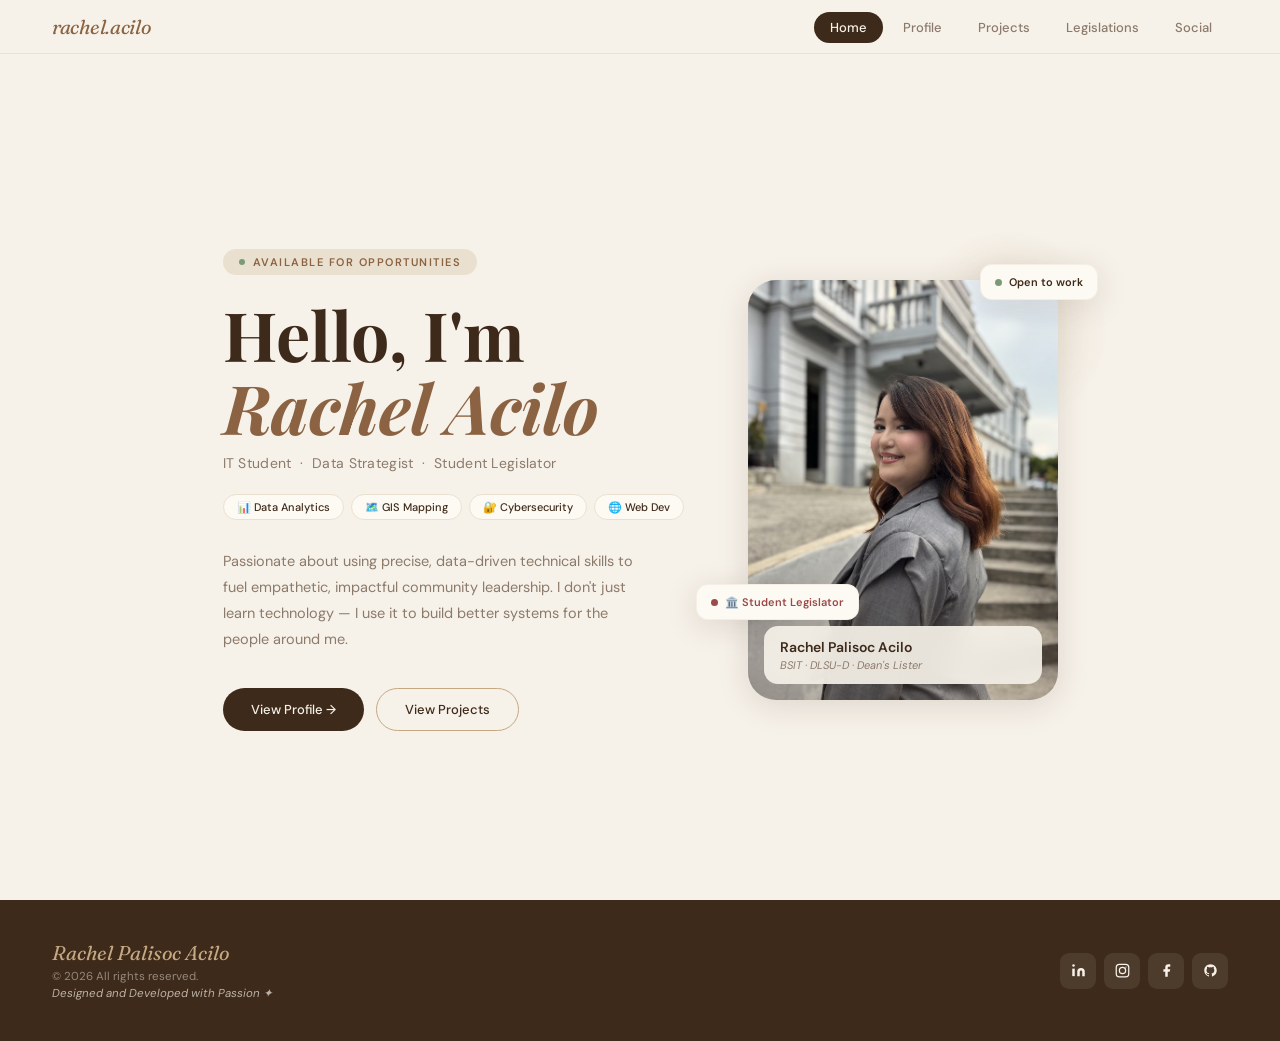
==== commit fea1831f: "Update index.html" ====
--- a/index.html
+++ b/index.html
@@ -7,7 +7,7 @@
 <title>Rachel Palisoc Acilo — IT Student & Data Strategist</title>
 <link rel="preconnect" href="https://fonts.googleapis.com">
 <link href="https://fonts.googleapis.com/css2?family=Playfair+Display:ital,wght@0,400;0,700;1,400;1,700&family=DM+Sans:ital,opsz,wght@0,9..40,300;0,9..40,400;0,9..40,500;1,9..40,300&family=Fraunces:ital,wght@1,300;1,600&display=swap" rel="stylesheet">
-<link rel="stylesheet" href="style.css">
+<link rel="stylesheet" href="/css/style.css">
 </head>
 <body>
 <div class="toast" id="toast"></div>
@@ -75,7 +75,7 @@
 <footer>
   <div>
     <div class="ft-logo">Rachel Palisoc Acilo</div>
-    <div class="ft-copy">© 2025 All rights reserved.</div>
+    <div class="ft-copy">© 2026 All rights reserved.</div>
     <div class="ft-tag">Designed and Developed with Passion ✦</div>
   </div>
   <div class="ft-socials">
@@ -178,7 +178,7 @@
     </div>
   </div>
 </div>
-<script src="data.js"></script>
-<script src="main.js"></script>
+<script src="/js/data.js"></script>
+<script src="/js/main.js"></script>
 </body>
 </html>
--- a/css/style.css
+++ b/css/style.css
@@ -0,0 +1,308 @@
+:root{
+  --cream:#F6F1E9;--warm-white:#FDFAF4;--beige:#EAE0CF;
+  --tan:#C4A882;--brown:#8B6342;--dark-brown:#3E2A1A;
+  --sage:#7A9B76;--muted-red:#9B4A4A;--charcoal:#2A1F14;
+  --soft-gray:#8C7B6B;
+  --radius:20px;--radius-lg:28px;--radius-pill:100px;
+  --shadow:0 2px 20px rgba(62,42,26,0.08);
+  --shadow-md:0 6px 32px rgba(62,42,26,0.13);
+  --shadow-lg:0 12px 48px rgba(62,42,26,0.18);
+}
+*{margin:0;padding:0;box-sizing:border-box;}
+html{scroll-behavior:smooth;}
+body{font-family:"DM Sans",sans-serif;background:var(--cream);color:var(--charcoal);overflow-x:hidden;}
+::-webkit-scrollbar{width:5px;}
+::-webkit-scrollbar-track{background:var(--beige);}
+::-webkit-scrollbar-thumb{background:var(--tan);border-radius:99px;}
+
+/* ── NAV ── */
+nav{
+  position:fixed;top:0;left:0;right:0;z-index:200;
+  display:flex;align-items:center;justify-content:space-between;
+  padding:14px 52px;
+  background:rgba(246,241,233,0.92);backdrop-filter:blur(20px);
+  border-bottom:1px solid rgba(139,99,66,0.1);transition:all 0.3s;
+}
+nav.scrolled{padding:10px 52px;box-shadow:var(--shadow);}
+.nav-logo{text-decoration:none;display:inline-block;font-family:"Fraunces",serif;font-style:italic;font-size:20px;color:var(--brown);letter-spacing:-0.3px;cursor:pointer;user-select:none;}
+.nav-links{display:flex;gap:4px;list-style:none;}
+.nav-links a{
+  text-decoration:none;font-size:13px;font-weight:500;
+  color:var(--soft-gray);padding:7px 16px;
+  border-radius:var(--radius-pill);transition:all 0.2s;cursor:pointer;user-select:none;
+}
+.nav-links a:hover,.nav-links a.active{background:var(--dark-brown);color:var(--cream);}
+.nav-hamburger{display:none;flex-direction:column;gap:5px;cursor:pointer;background:none;border:none;padding:4px;}
+.nav-hamburger span{display:block;width:22px;height:2px;background:var(--dark-brown);border-radius:2px;transition:all 0.3s;}
+.mobile-menu{
+  display:none;position:fixed;inset:0;
+  background:rgba(246,241,233,0.97);z-index:190;
+  flex-direction:column;align-items:center;justify-content:center;gap:28px;
+}
+.mobile-menu.open{display:flex;}
+.mobile-menu a{font-family:"Playfair Display",serif;font-size:38px;font-style:italic;color:var(--dark-brown);text-decoration:none;transition:color 0.2s;cursor:pointer;}
+.mobile-menu a:hover{color:var(--brown);}
+.mobile-close{position:absolute;top:20px;right:24px;background:none;border:none;font-size:28px;color:var(--dark-brown);cursor:pointer;}
+
+/* ── PAGE SECTIONS ── */
+.page-section{display:block;min-height:100vh;padding-top:80px;}
+.page-wrap{max-width:1180px;margin:0 auto;padding:0 40px;}
+
+/* ── ANIMATIONS ── */
+@keyframes fadeUp{from{opacity:0;transform:translateY(28px);}to{opacity:1;transform:translateY(0);}}
+@keyframes float{0%,100%{transform:translateY(0);}50%{transform:translateY(-8px);}}
+.reveal{opacity:0;transform:translateY(22px);transition:opacity 0.55s ease,transform 0.55s ease;}
+.reveal.visible{opacity:1;transform:translateY(0);}
+
+/* ══ HOME ══ */
+#section-home{background:var(--cream);display:flex;align-items:center;}
+.home-inner{display:flex;align-items:center;gap:64px;padding:60px 0;width:100%;}
+.home-left{flex:1;animation:fadeUp 0.7s ease both;}
+.home-greeting{display:inline-flex;align-items:center;gap:8px;background:var(--beige);border-radius:var(--radius-pill);padding:6px 16px;font-size:11px;font-weight:600;color:var(--brown);letter-spacing:1.5px;text-transform:uppercase;margin-bottom:22px;}
+.home-greeting::before{content:"";width:6px;height:6px;background:var(--sage);border-radius:50%;display:block;}
+.home-h1{font-family:"Playfair Display",serif;font-size:clamp(40px,5.5vw,68px);line-height:1.08;color:var(--dark-brown);margin-bottom:10px;}
+.home-h1 em{font-style:italic;color:var(--brown);}
+.home-tagline{font-size:14px;color:var(--soft-gray);letter-spacing:0.3px;margin-bottom:22px;}
+.home-chips{display:flex;flex-wrap:wrap;gap:7px;margin-bottom:28px;}
+.chip{background:var(--warm-white);border:1px solid var(--beige);color:var(--dark-brown);font-size:11px;font-weight:500;padding:5px 13px;border-radius:var(--radius-pill);}
+.home-intro{font-size:14.5px;line-height:1.8;color:var(--soft-gray);max-width:430px;margin-bottom:36px;}
+.home-btns{display:flex;gap:12px;flex-wrap:wrap;}
+.btn-dark{background:var(--dark-brown);color:var(--cream);padding:12px 28px;border-radius:var(--radius-pill);font-size:13px;font-weight:500;text-decoration:none;transition:all 0.22s;border:none;cursor:pointer;display:inline-flex;align-items:center;gap:7px;}
+.btn-dark:hover{background:var(--brown);transform:translateY(-2px);box-shadow:var(--shadow-md);}
+.btn-light{background:transparent;color:var(--dark-brown);padding:12px 28px;border-radius:var(--radius-pill);font-size:13px;font-weight:500;text-decoration:none;border:1.5px solid var(--tan);transition:all 0.22s;cursor:pointer;display:inline-flex;align-items:center;gap:7px;}
+.btn-light:hover{background:var(--beige);transform:translateY(-2px);}
+.home-right{flex-shrink:0;position:relative;animation:fadeUp 0.7s 0.15s ease both;}
+.hero-photo-wrap{position:relative;width:310px;}
+.hero-photo-frame{width:310px;height:420px;border-radius:var(--radius-lg);overflow:hidden;background:var(--beige);box-shadow:var(--shadow-md);position:relative;}
+.hero-photo-frame img{width:100%;height:100%;object-fit:cover;object-position:center top;}
+.hero-photo-frame::after{content:"";position:absolute;inset:0;background:linear-gradient(180deg,transparent 55%,rgba(62,42,26,0.3) 100%);pointer-events:none;}
+.hero-name-badge{position:absolute;bottom:16px;left:16px;right:16px;background:rgba(246,241,233,0.92);backdrop-filter:blur(12px);border-radius:14px;padding:12px 16px;display:flex;flex-direction:column;gap:2px;z-index:2;}
+.hero-name-badge strong{font-size:14px;color:var(--dark-brown);font-weight:600;}
+.hero-name-badge span{font-size:11px;color:var(--soft-gray);font-style:italic;}
+.float-chip{position:absolute;background:var(--warm-white);border-radius:12px;padding:10px 14px;box-shadow:var(--shadow-md);font-size:11px;font-weight:600;white-space:nowrap;display:flex;align-items:center;gap:7px;border:1px solid rgba(139,99,66,0.08);}
+.fc-1{top:-16px;right:-40px;color:var(--dark-brown);animation:float 4s ease-in-out infinite;}
+.fc-2{bottom:80px;left:-52px;color:var(--muted-red);animation:float 4.5s 1s ease-in-out infinite;}
+.dot{width:7px;height:7px;border-radius:50%;flex-shrink:0;}
+.dot-sage{background:var(--sage);}.dot-red{background:var(--muted-red);}
+.blob-bg{position:absolute;width:200px;height:200px;background:radial-gradient(circle,var(--beige) 0%,transparent 70%);top:-50px;right:-50px;z-index:-1;border-radius:50%;}
+
+/* ══ SECTION COMMONS ══ */
+.section-inner{padding:80px 0;}
+.s-eyebrow{font-size:10.5px;font-weight:600;letter-spacing:2px;text-transform:uppercase;color:var(--brown);margin-bottom:8px;display:flex;align-items:center;gap:8px;}
+.s-eyebrow::before{content:"";width:22px;height:1.5px;background:var(--tan);display:block;}
+.s-title{font-family:"Playfair Display",serif;font-size:clamp(30px,4vw,50px);color:var(--dark-brown);margin-bottom:56px;line-height:1.1;}
+
+/* ══ PROFILE ══ */
+#section-profile{background:linear-gradient(160deg,var(--beige) 0%,var(--cream) 100%);}
+.bento{display:grid;grid-template-columns:repeat(12,1fr);gap:14px;}
+.bc{background:var(--warm-white);border-radius:var(--radius);padding:26px;box-shadow:var(--shadow);border:1px solid rgba(196,168,130,0.12);transition:transform 0.28s,box-shadow 0.28s;overflow:hidden;position:relative;}
+.bc:hover{transform:translateY(-4px);box-shadow:var(--shadow-md);}
+.bc-intro{grid-column:span 7;}.bc-photo{grid-column:span 5;}.bc-skills{grid-column:span 5;}
+.bc-interests{grid-column:span 4;}.bc-goal{grid-column:span 3;}.bc-timeline{grid-column:span 8;}
+.bc-resume{grid-column:span 4;}.bc-edu{grid-column:span 6;}.bc-cert{grid-column:span 6;}
+.bc-label{font-size:10px;font-weight:700;letter-spacing:2px;text-transform:uppercase;color:var(--tan);margin-bottom:16px;display:flex;align-items:center;gap:6px;}
+.bc-label::before{content:"";width:16px;height:1.5px;background:var(--tan);display:block;}
+.bc-h{font-family:"Playfair Display",serif;font-size:18px;color:var(--dark-brown);margin-bottom:10px;}
+.bc-p{font-size:13.5px;line-height:1.8;color:var(--soft-gray);}
+.id-tags{display:flex;flex-wrap:wrap;gap:7px;margin-bottom:18px;}
+.id-tag{background:var(--beige);color:var(--brown);font-size:11px;font-weight:600;padding:4px 12px;border-radius:var(--radius-pill);}
+.id-tag.dark{background:var(--dark-brown);color:var(--cream);}
+.id-tag.sage{background:rgba(122,155,118,0.18);color:var(--sage);}
+.profile-photo-sm{width:100%;aspect-ratio:3/4;border-radius:var(--radius);overflow:hidden;background:var(--beige);}
+.profile-photo-sm img{width:100%;height:100%;object-fit:cover;object-position:top center;}
+.skill-item{margin-bottom:14px;}
+.skill-row{display:flex;justify-content:space-between;margin-bottom:5px;}
+.skill-name{font-size:13px;font-weight:500;color:var(--dark-brown);}
+.skill-pct{font-size:11px;color:var(--tan);}
+.bar-bg{height:5px;background:var(--beige);border-radius:99px;overflow:hidden;}
+.bar-fill{height:100%;border-radius:99px;background:linear-gradient(90deg,var(--dark-brown),var(--tan));width:0%;transition:width 1s cubic-bezier(.25,.8,.25,1);}
+.interest-grid{display:grid;grid-template-columns:1fr 1fr;gap:8px;}
+.int-item{background:var(--beige);border-radius:12px;padding:12px;display:flex;flex-direction:column;align-items:flex-start;gap:5px;font-size:12px;font-weight:500;color:var(--dark-brown);transition:all 0.2s;}
+.int-item:hover{background:var(--tan);color:var(--cream);}
+.int-ico{font-size:18px;}
+.bc-goal-dark{background:linear-gradient(145deg,var(--dark-brown) 0%,#5C3D22 100%);color:var(--cream);}
+.bc-goal-dark .bc-label{color:rgba(196,168,130,0.7);}
+.bc-goal-dark .bc-label::before{background:rgba(196,168,130,0.5);}
+.goal-quote{font-family:"Playfair Display",serif;font-size:36px;font-style:italic;line-height:1;color:rgba(196,168,130,0.3);margin-bottom:14px;}
+.goal-text{font-size:13px;line-height:1.8;color:rgba(253,250,244,0.78);}
+.timeline{position:relative;padding-left:22px;}
+.timeline::before{content:"";position:absolute;left:5px;top:10px;bottom:10px;width:1.5px;background:linear-gradient(to bottom,var(--tan),transparent);}
+.tl-item{position:relative;margin-bottom:22px;}
+.tl-item::before{content:"";position:absolute;left:-19px;top:5px;width:8px;height:8px;background:var(--warm-white);border:2px solid var(--tan);border-radius:50%;}
+.tl-item.active::before{background:var(--brown);border-color:var(--brown);}
+.tl-year{font-size:10px;font-weight:700;color:var(--brown);letter-spacing:1px;margin-bottom:1px;}
+.tl-event{font-size:13.5px;font-weight:600;color:var(--dark-brown);}
+.tl-desc{font-size:12px;color:var(--soft-gray);margin-top:2px;line-height:1.5;}
+.bc-resume-card{background:var(--beige);display:flex;flex-direction:column;align-items:center;justify-content:center;text-align:center;gap:14px;min-height:180px;}
+.resume-icon{width:52px;height:52px;background:var(--warm-white);border-radius:14px;display:flex;align-items:center;justify-content:center;font-size:22px;box-shadow:var(--shadow);}
+.edu-item{margin-bottom:16px;padding-bottom:16px;border-bottom:1px solid var(--beige);}
+.edu-item:last-child{margin-bottom:0;padding-bottom:0;border-bottom:none;}
+.edu-school{font-size:13.5px;font-weight:600;color:var(--dark-brown);}
+.edu-deg{font-size:12.5px;color:var(--soft-gray);}
+.edu-year{font-size:11px;color:var(--tan);margin-top:2px;}
+.edu-note{font-size:12px;color:var(--soft-gray);margin-top:4px;font-style:italic;line-height:1.5;}
+.cert-list{display:flex;flex-direction:column;gap:8px;}
+.cert-item{background:var(--beige);border-radius:10px;padding:10px 14px;display:flex;align-items:center;gap:10px;}
+.cert-dot{width:6px;height:6px;background:var(--sage);border-radius:50%;flex-shrink:0;}
+.cert-name{font-size:12px;font-weight:500;color:var(--dark-brown);}
+.cert-org{font-size:11px;color:var(--soft-gray);}
+
+/* ══ PROJECTS ══ */
+#section-projects{background:var(--cream);}
+.projects-grid{display:grid;grid-template-columns:repeat(auto-fill,minmax(320px,1fr));gap:16px;}
+.proj-card{background:var(--warm-white);border-radius:var(--radius);overflow:hidden;box-shadow:var(--shadow);border:1px solid rgba(196,168,130,0.1);transition:all 0.3s;}
+.proj-card:hover{transform:translateY(-6px);box-shadow:var(--shadow-md);}
+.proj-img{height:200px;background:var(--beige);overflow:hidden;position:relative;display:flex;align-items:center;justify-content:center;}
+.proj-img img{width:100%;height:100%;object-fit:cover;transition:transform 0.4s;}
+.proj-card:hover .proj-img img{transform:scale(1.05);}
+.proj-img-ph{display:flex;flex-direction:column;align-items:center;justify-content:center;gap:8px;color:var(--tan);font-size:12px;width:100%;height:100%;}
+.proj-img-ph span{font-size:36px;opacity:0.35;}
+.proj-body{padding:22px;}
+.proj-techs{display:flex;flex-wrap:wrap;gap:5px;margin-bottom:12px;}
+.tech{font-size:10px;font-weight:700;padding:3px 9px;border-radius:var(--radius-pill);background:var(--beige);color:var(--brown);letter-spacing:0.5px;text-transform:uppercase;}
+.proj-title{font-family:"Playfair Display",serif;font-size:19px;color:var(--dark-brown);margin-bottom:7px;}
+.proj-desc{font-size:12.5px;line-height:1.75;color:var(--soft-gray);margin-bottom:18px;}
+.proj-actions{display:flex;gap:8px;}
+.pb{flex:1;text-align:center;padding:8px;border-radius:var(--radius-pill);font-size:12px;font-weight:600;text-decoration:none;transition:all 0.2s;border:none;cursor:pointer;}
+.pb-dark{background:var(--dark-brown);color:var(--cream);}.pb-dark:hover{background:var(--brown);}
+.pb-ghost{background:var(--beige);color:var(--dark-brown);}.pb-ghost:hover{background:var(--tan);color:var(--cream);}
+
+/* ══ LEGISLATIONS ══ */
+#section-legislations{background:linear-gradient(160deg,var(--cream) 0%,var(--beige) 100%);}
+.leg-grid{display:grid;grid-template-columns:repeat(auto-fill,minmax(300px,1fr));gap:16px;}
+.leg-section-heading{grid-column:1/-1;font-family:"Playfair Display",serif;font-size:20px;color:var(--dark-brown);margin-top:28px;margin-bottom:4px;padding-bottom:10px;border-bottom:1px solid rgba(196,168,130,0.25);}
+.leg-section-heading:first-child{margin-top:0;}
+.leg-date{font-size:11px;font-weight:600;color:var(--tan);letter-spacing:0.5px;margin-bottom:8px;}
+.leg-card{background:var(--warm-white);border-radius:var(--radius);padding:26px;box-shadow:var(--shadow);border:1px solid rgba(196,168,130,0.1);transition:all 0.3s;}
+.leg-card:hover{transform:translateY(-4px);box-shadow:var(--shadow-md);}
+.leg-header{display:flex;align-items:flex-start;gap:12px;margin-bottom:10px;}
+.leg-icon{width:40px;height:40px;background:var(--beige);border-radius:11px;display:flex;align-items:center;justify-content:center;font-size:18px;flex-shrink:0;}
+.leg-title{font-family:"Playfair Display",serif;font-size:16px;color:var(--dark-brown);line-height:1.3;flex:1;}
+.leg-authors{font-size:11px;font-weight:600;color:var(--brown);letter-spacing:0.5px;margin-bottom:10px;display:flex;align-items:center;gap:5px;}
+.leg-authors::before{content:"✍️";font-size:12px;}
+.leg-desc{font-size:12.5px;line-height:1.75;color:var(--soft-gray);margin-bottom:16px;}
+.leg-link{display:inline-flex;align-items:center;gap:6px;background:var(--beige);color:var(--dark-brown);padding:7px 16px;border-radius:var(--radius-pill);font-size:11.5px;font-weight:600;text-decoration:none;transition:all 0.2s;border:none;cursor:pointer;}
+.leg-link:hover{background:var(--dark-brown);color:var(--cream);}
+
+/* ══ SOCIAL ══ */
+#section-social{background:var(--beige);}
+.social-bento{display:grid;grid-template-columns:repeat(3,1fr);gap:14px;margin-bottom:14px;}
+.soc-card{background:var(--warm-white);border-radius:var(--radius);padding:30px 20px;text-align:center;box-shadow:var(--shadow);transition:all 0.28s;text-decoration:none;color:inherit;display:flex;flex-direction:column;align-items:center;gap:12px;border:1px solid rgba(196,168,130,0.08);}
+.soc-card:hover{transform:translateY(-6px);box-shadow:var(--shadow-md);}
+.soc-icon{width:56px;height:56px;border-radius:16px;display:flex;align-items:center;justify-content:center;font-size:24px;transition:transform 0.28s;}
+.soc-card:hover .soc-icon{transform:scale(1.08) rotate(-4deg);}
+.si-li{background:#E8F0F8;}.si-ig{background:#FDEDF0;}.si-fb{background:#EBF0F9;}.si-gh{background:#EFF2F6;}
+.soc-name{font-family:"Playfair Display",serif;font-size:17px;color:var(--dark-brown);}
+.soc-handle{font-size:11px;color:var(--tan);font-style:italic;}
+.soc-desc{font-size:12px;color:var(--soft-gray);line-height:1.6;}
+.soc-btn{margin-top:4px;background:var(--beige);color:var(--dark-brown);padding:6px 18px;border-radius:var(--radius-pill);font-size:11px;font-weight:600;text-decoration:none;transition:all 0.2s;border:none;cursor:pointer;}
+.soc-btn:hover{background:var(--dark-brown);color:var(--cream);}
+.contact-row{display:grid;grid-template-columns:1fr 1fr;gap:14px;}
+.contact-card{background:var(--warm-white);border-radius:var(--radius);padding:22px 26px;display:flex;align-items:center;gap:14px;box-shadow:var(--shadow);border:1px solid rgba(196,168,130,0.08);}
+.cc-ico{width:42px;height:42px;background:var(--beige);border-radius:12px;display:flex;align-items:center;justify-content:center;font-size:18px;flex-shrink:0;}
+.cc-label{font-size:10px;color:var(--tan);font-weight:700;letter-spacing:1px;text-transform:uppercase;}
+.cc-val{font-size:13.5px;color:var(--dark-brown);font-weight:500;}
+
+/* ══ FOOTER ══ */
+footer{background:var(--dark-brown);color:var(--cream);padding:40px 52px;display:flex;align-items:center;justify-content:space-between;flex-wrap:wrap;gap:20px;}
+.ft-logo{font-family:"Fraunces",serif;font-style:italic;font-size:20px;color:var(--tan);}
+.ft-copy{font-size:11.5px;color:rgba(253,250,244,0.45);margin-top:4px;}
+.ft-tag{font-size:11.5px;color:rgba(253,250,244,0.65);font-style:italic;margin-top:2px;}
+.ft-socials{display:flex;gap:8px;}
+.ft-soc{width:36px;height:36px;border-radius:9px;background:rgba(255,255,255,0.08);display:flex;align-items:center;justify-content:center;font-size:15px;text-decoration:none;color:var(--cream);transition:all 0.2s;border:none;cursor:pointer;}
+.ft-soc:hover{background:var(--brown);transform:scale(1.1);}
+
+/* ══ ADMIN LOGIN MODAL ══ */
+#adminLoginModal{
+  display:none;position:fixed;inset:0;z-index:1100;
+  background:rgba(30,18,10,0.75);backdrop-filter:blur(10px);
+  align-items:center;justify-content:center;
+}
+#adminLoginModal.open{display:flex;}
+.login-box{
+  background:var(--warm-white);border-radius:var(--radius-lg);
+  padding:40px;width:360px;max-width:90vw;
+  box-shadow:var(--shadow-lg);text-align:center;
+}
+.login-logo{font-family:"Fraunces",serif;font-style:italic;font-size:24px;color:var(--brown);margin-bottom:6px;}
+.login-sub{font-size:12px;color:var(--soft-gray);margin-bottom:28px;}
+.login-field{
+  width:100%;padding:11px 16px;
+  background:var(--beige);border:1.5px solid transparent;
+  border-radius:12px;font-size:14px;font-family:"DM Sans",sans-serif;
+  color:var(--charcoal);outline:none;transition:all 0.2s;
+  margin-bottom:12px;
+}
+.login-field:focus{border-color:var(--tan);background:var(--warm-white);}
+.login-btn{
+  width:100%;padding:12px;background:var(--dark-brown);color:var(--cream);
+  border:none;border-radius:var(--radius-pill);font-size:14px;font-weight:600;
+  cursor:pointer;transition:all 0.2s;margin-top:4px;
+}
+.login-btn:hover{background:var(--brown);}
+.login-btn:disabled{opacity:0.5;cursor:not-allowed;}
+.login-err{font-size:12px;color:var(--muted-red);margin-top:8px;min-height:18px;}
+.login-cancel{font-size:12px;color:var(--soft-gray);margin-top:14px;cursor:pointer;text-decoration:underline;display:block;}
+.lockout-msg{font-size:12px;color:var(--muted-red);font-weight:600;}
+
+/* ══ ADMIN PANEL ══ */
+#adminPanel{display:none;position:fixed;inset:0;z-index:1000;background:rgba(30,18,10,0.7);backdrop-filter:blur(8px);overflow-y:auto;}
+#adminPanel.open{display:block;}
+.admin-box{max-width:760px;margin:60px auto;background:var(--warm-white);border-radius:var(--radius-lg);box-shadow:var(--shadow-lg);overflow:hidden;}
+.admin-header{background:var(--dark-brown);color:var(--cream);padding:24px 32px;display:flex;align-items:center;justify-content:space-between;}
+.admin-header h2{font-family:"Playfair Display",serif;font-size:22px;font-style:italic;color:var(--tan);}
+.admin-header-right{display:flex;align-items:center;gap:12px;}
+.admin-logout{background:rgba(155,74,74,0.3);color:var(--cream);border:1px solid rgba(155,74,74,0.5);padding:6px 14px;border-radius:var(--radius-pill);font-size:12px;cursor:pointer;transition:all 0.2s;}
+.admin-logout:hover{background:var(--muted-red);}
+.admin-close{background:none;border:none;color:var(--cream);font-size:24px;cursor:pointer;}
+.admin-body{padding:32px;}
+.admin-section{margin-bottom:32px;}
+.admin-section h3{font-size:13px;font-weight:700;letter-spacing:1.5px;text-transform:uppercase;color:var(--brown);margin-bottom:16px;padding-bottom:8px;border-bottom:1.5px solid var(--beige);}
+.form-row{margin-bottom:14px;}
+.form-row label{display:block;font-size:12px;font-weight:600;color:var(--dark-brown);margin-bottom:5px;letter-spacing:0.5px;}
+.form-row input,.form-row textarea{width:100%;padding:10px 14px;background:var(--beige);border:1.5px solid transparent;border-radius:10px;font-size:13px;font-family:"DM Sans",sans-serif;color:var(--charcoal);outline:none;transition:all 0.2s;}
+.form-row input:focus,.form-row textarea:focus{border-color:var(--tan);background:var(--warm-white);}
+.form-row input[type="file"]{padding:8px;cursor:pointer;}
+.form-row textarea{resize:vertical;min-height:80px;}
+.admin-btn{background:var(--dark-brown);color:var(--cream);padding:10px 22px;border-radius:var(--radius-pill);font-size:13px;font-weight:600;border:none;cursor:pointer;transition:all 0.2s;}
+.admin-btn:hover{background:var(--brown);}
+.admin-btn.secondary{background:var(--beige);color:var(--dark-brown);}
+.admin-btn.secondary:hover{background:var(--tan);color:var(--cream);}
+.admin-btn.danger{background:var(--muted-red);color:var(--cream);}
+.admin-list{display:flex;flex-direction:column;gap:10px;margin-bottom:16px;}
+.admin-item{background:var(--beige);border-radius:12px;padding:12px 16px;display:flex;align-items:center;gap:12px;}
+.admin-item-info{flex:1;}
+.admin-item-info strong{font-size:13px;color:var(--dark-brown);display:block;}
+.admin-item-info small{font-size:11px;color:var(--soft-gray);}
+.admin-item-btns{display:flex;gap:6px;flex-shrink:0;}
+
+/* Toast */
+.toast{position:fixed;bottom:28px;right:28px;z-index:2000;background:var(--dark-brown);color:var(--cream);padding:12px 22px;border-radius:var(--radius-pill);font-size:13px;font-weight:500;box-shadow:var(--shadow-md);opacity:0;transform:translateY(12px);transition:all 0.3s;pointer-events:none;}
+.toast.show{opacity:1;transform:translateY(0);}
+
+/* Admin-only elements — hidden until admin-mode active */
+.admin-only{display:none !important;}
+body.admin-mode .admin-only{display:flex !important;}
+
+/* ══ RESPONSIVE ══ */
+@media(max-width:960px){
+  nav{padding:12px 24px;}
+  .nav-links{display:none;}
+  .nav-hamburger{display:flex;}
+  .page-wrap{padding:0 20px;}
+  .home-inner{flex-direction:column-reverse;padding:60px 0;gap:36px;}
+  .hero-photo-wrap,.hero-photo-frame{width:260px;}
+  .hero-photo-frame{height:350px;}
+  .fc-1{right:-12px;}.fc-2{left:-12px;}
+  .bc-intro,.bc-photo,.bc-skills,.bc-interests,.bc-goal,.bc-timeline,.bc-resume,.bc-edu,.bc-cert{grid-column:span 12;}
+  .social-bento{grid-template-columns:1fr;}
+  .contact-row{grid-template-columns:1fr;}
+  footer{flex-direction:column;padding:28px 24px;text-align:center;}
+  .projects-grid,.leg-grid{grid-template-columns:1fr;}
+  .admin-box{margin:20px;}
+}
+@media(max-width:500px){
+  .home-btns{flex-direction:column;}
+  .btn-dark,.btn-light{justify-content:center;}
+  .interest-grid{grid-template-columns:1fr;}
+}
